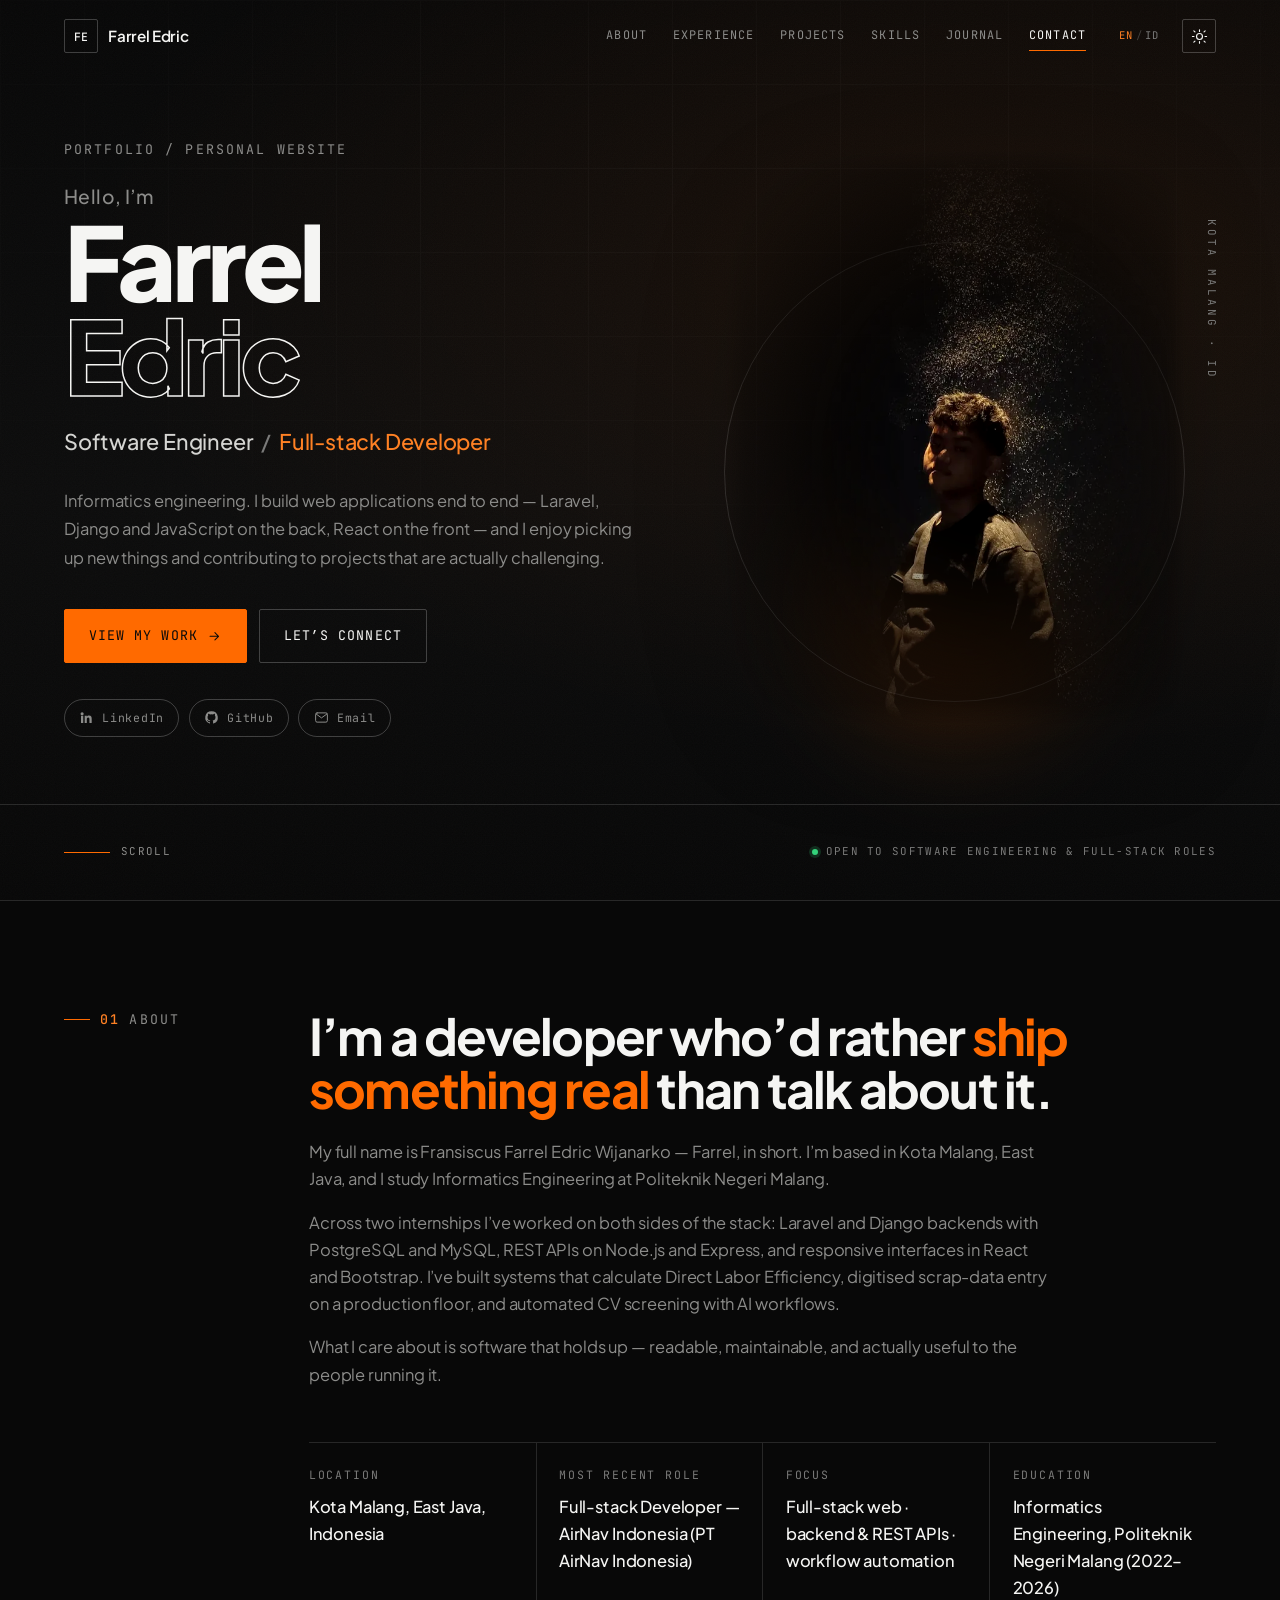
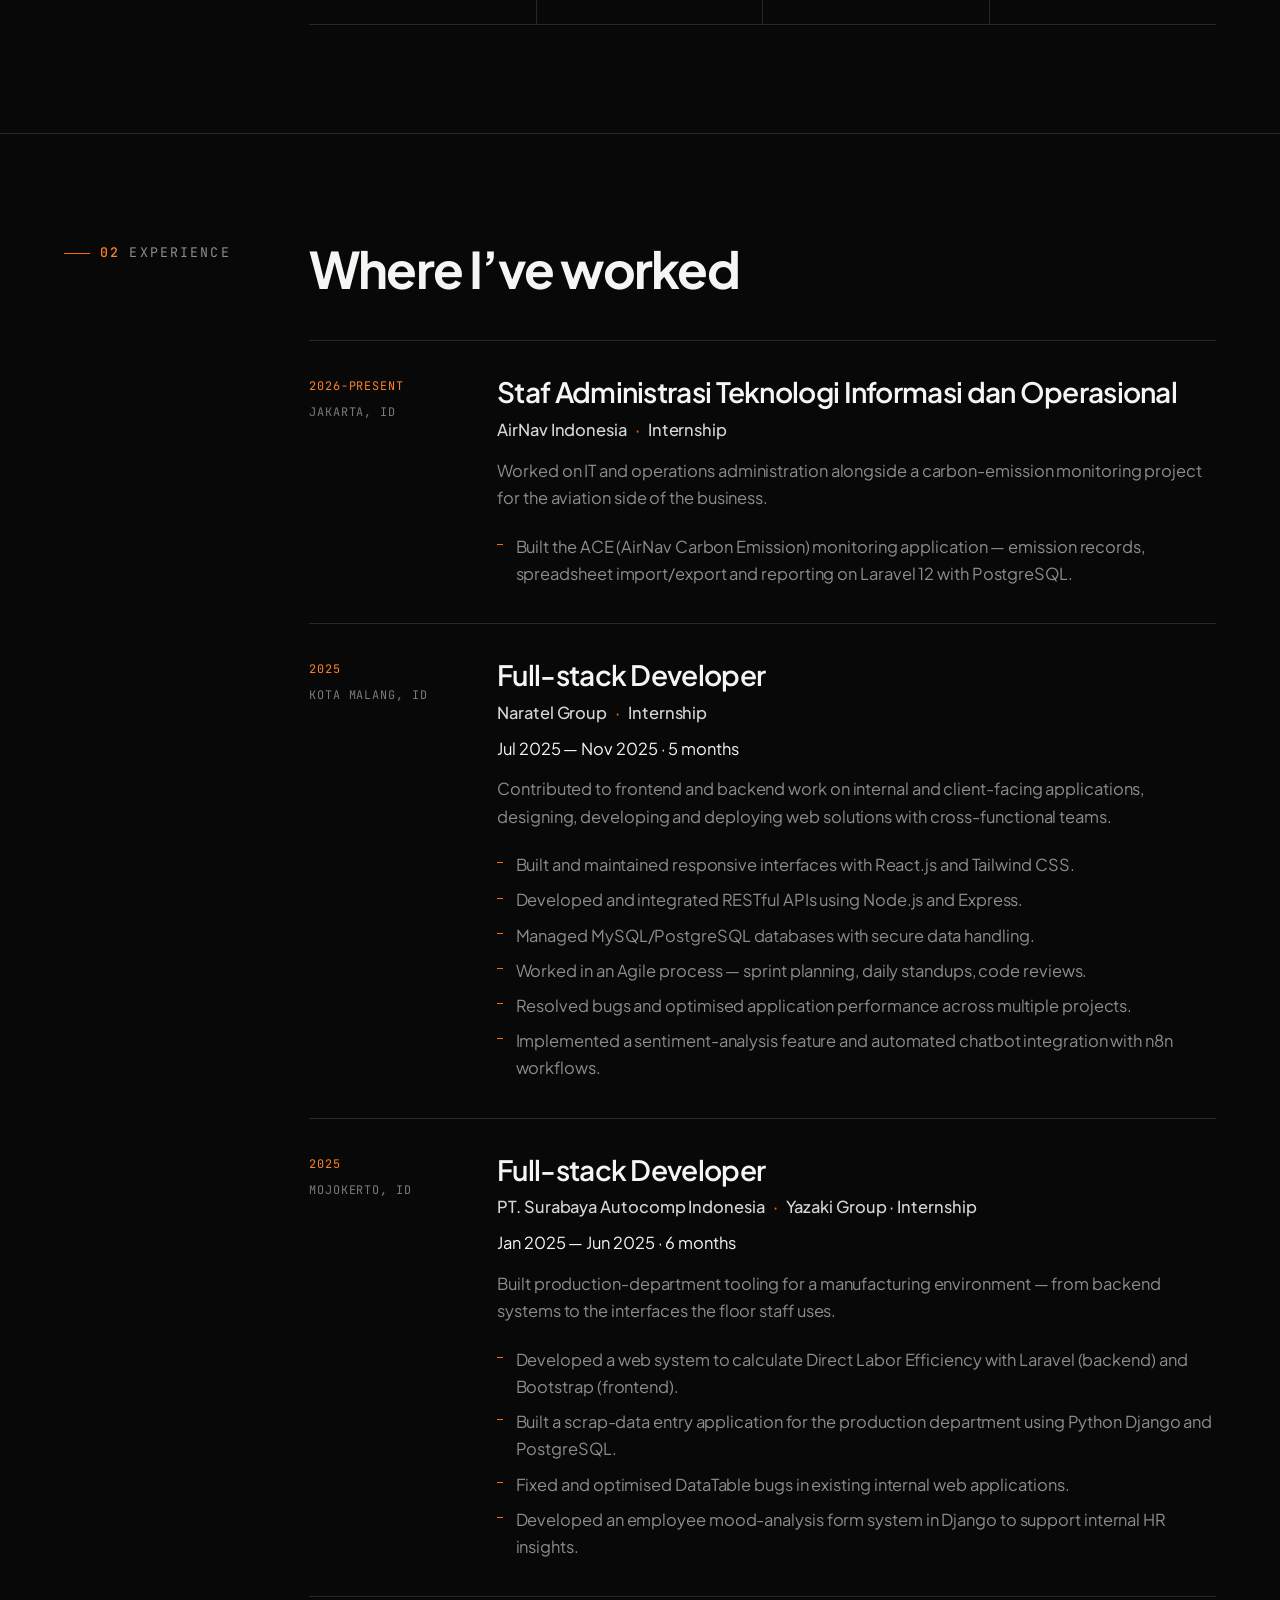
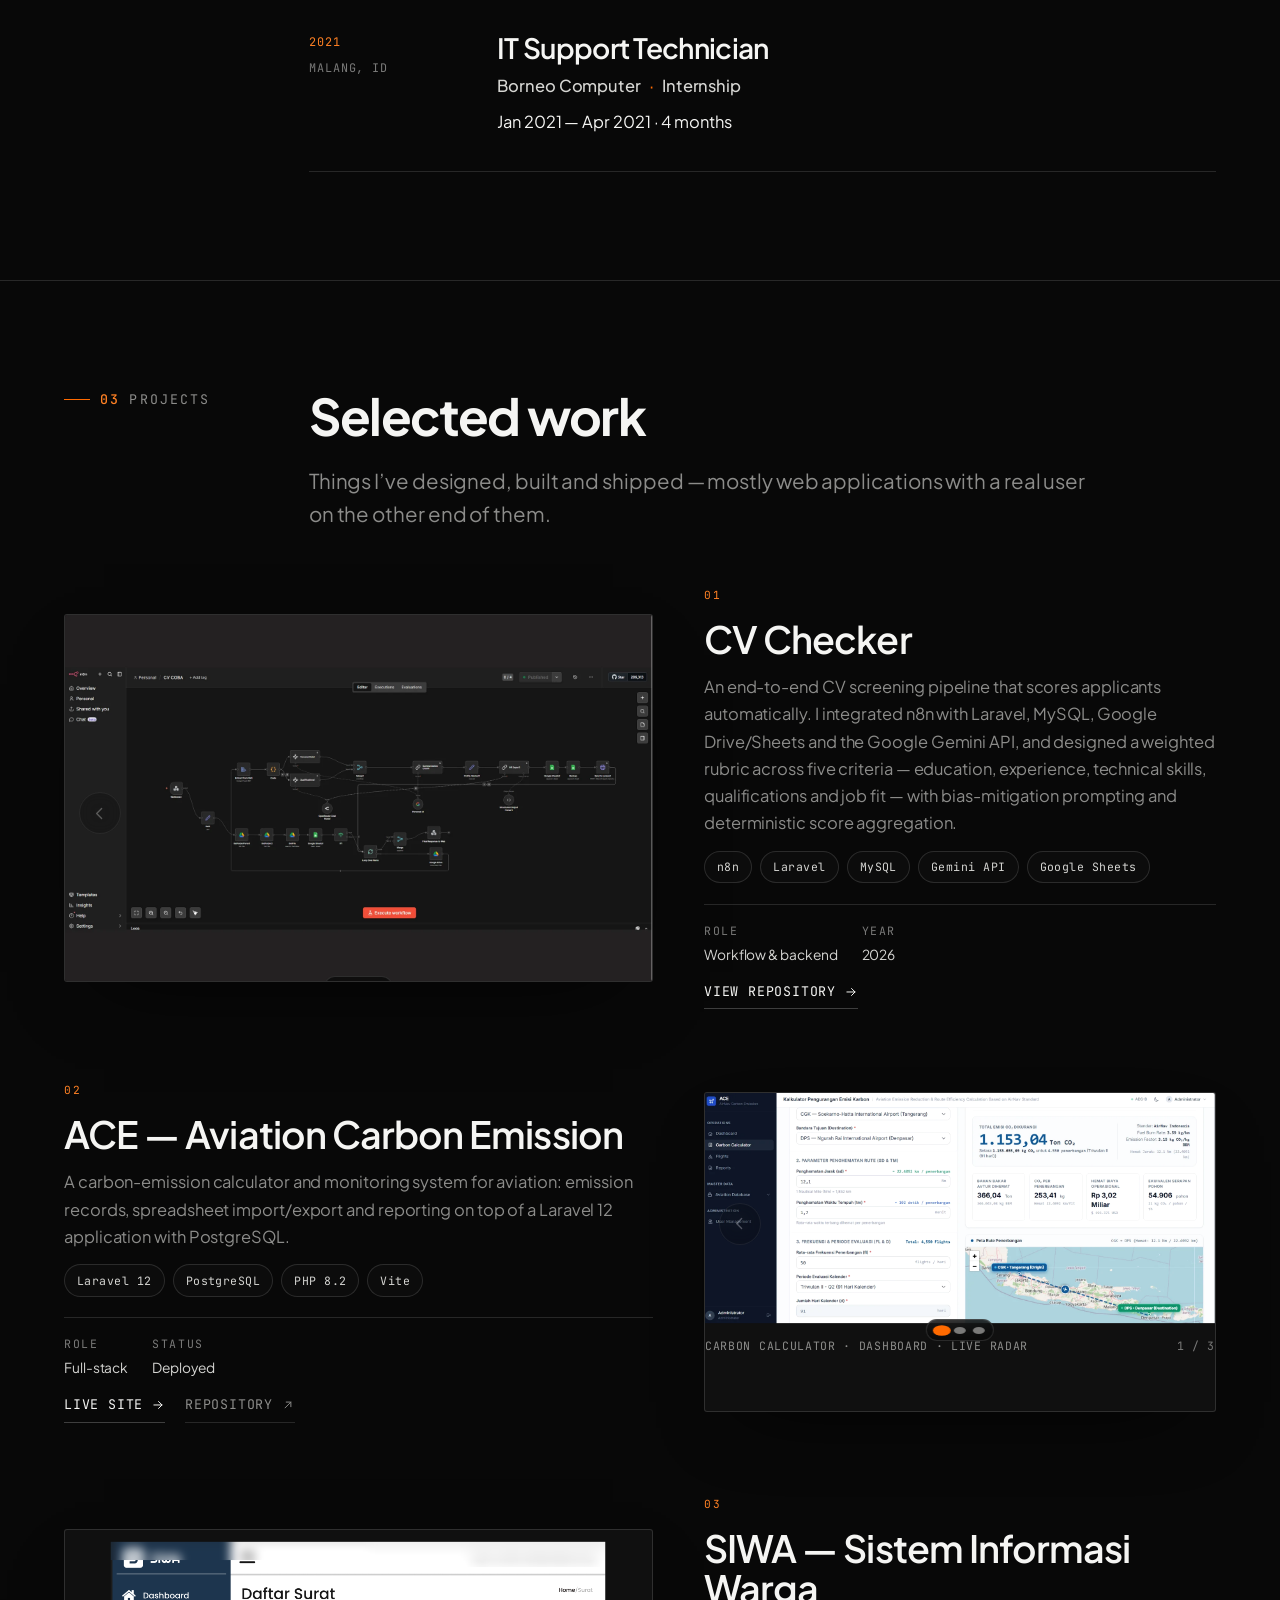
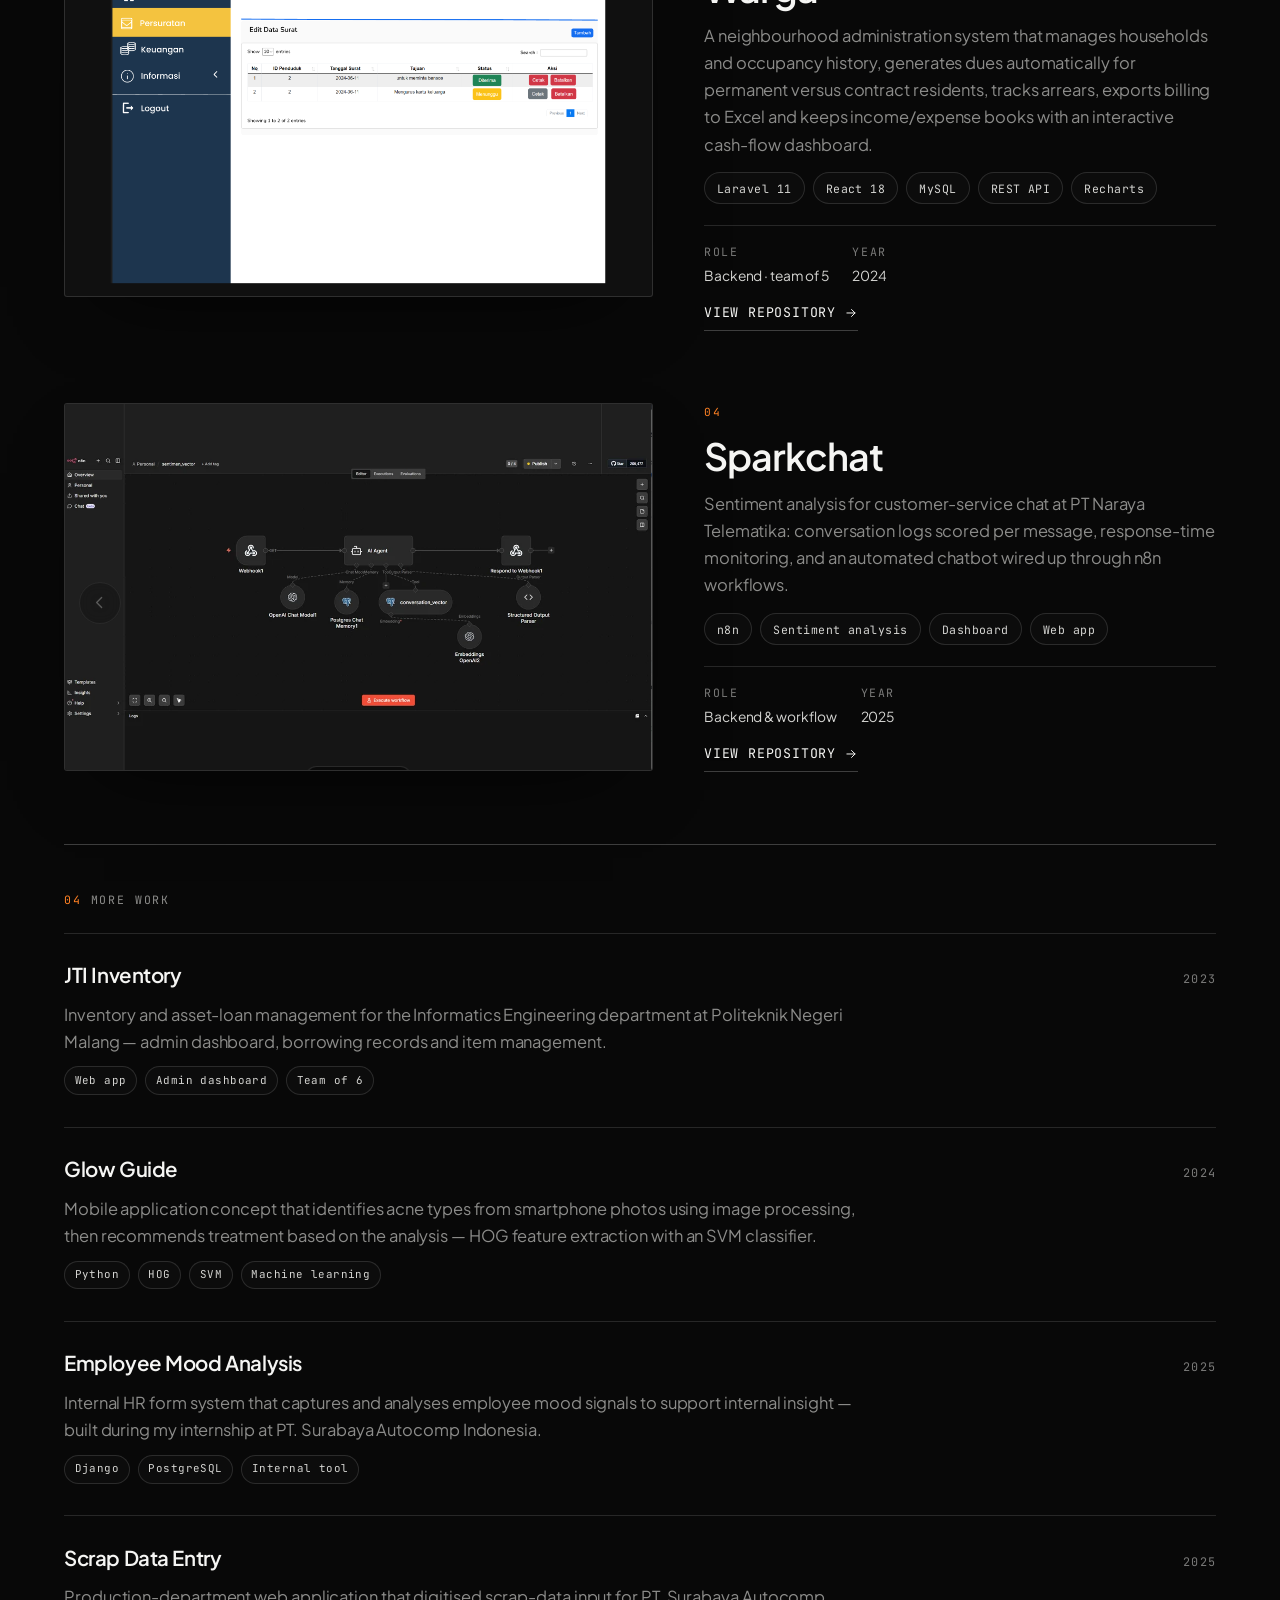
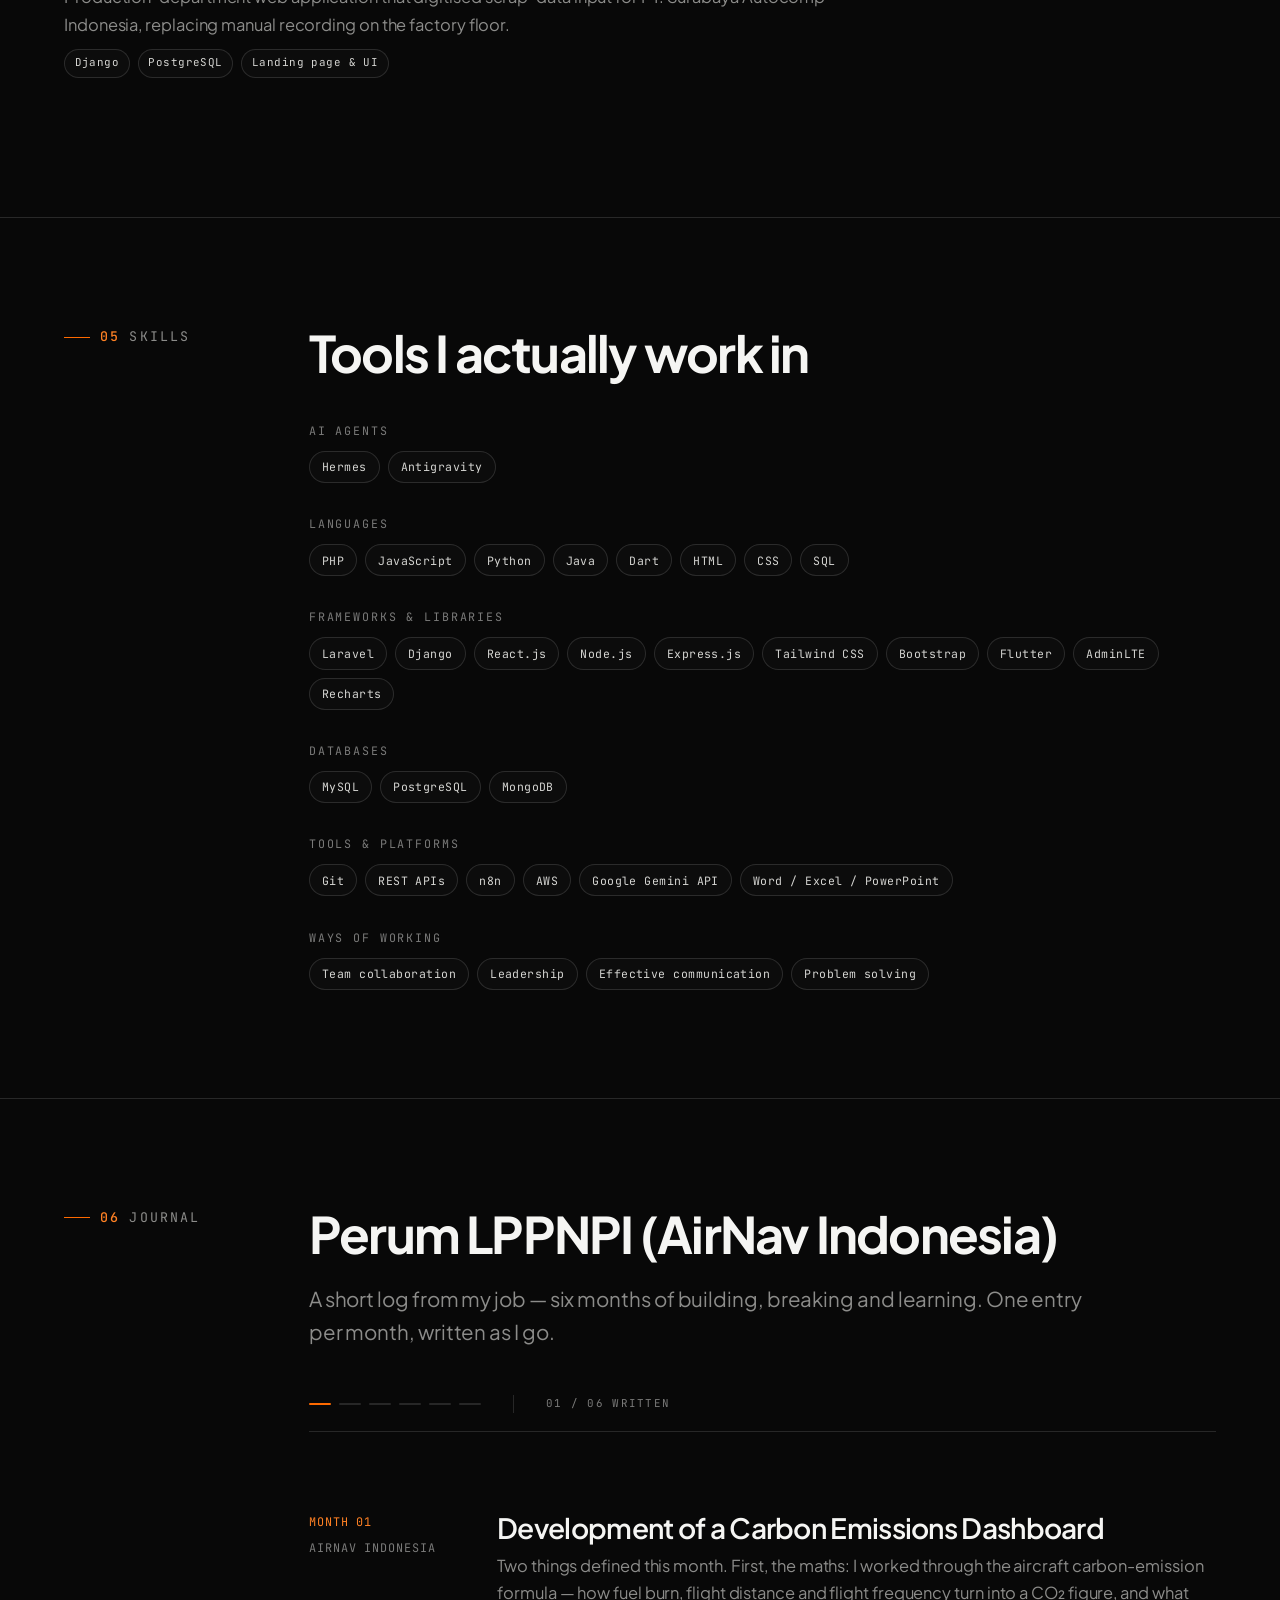
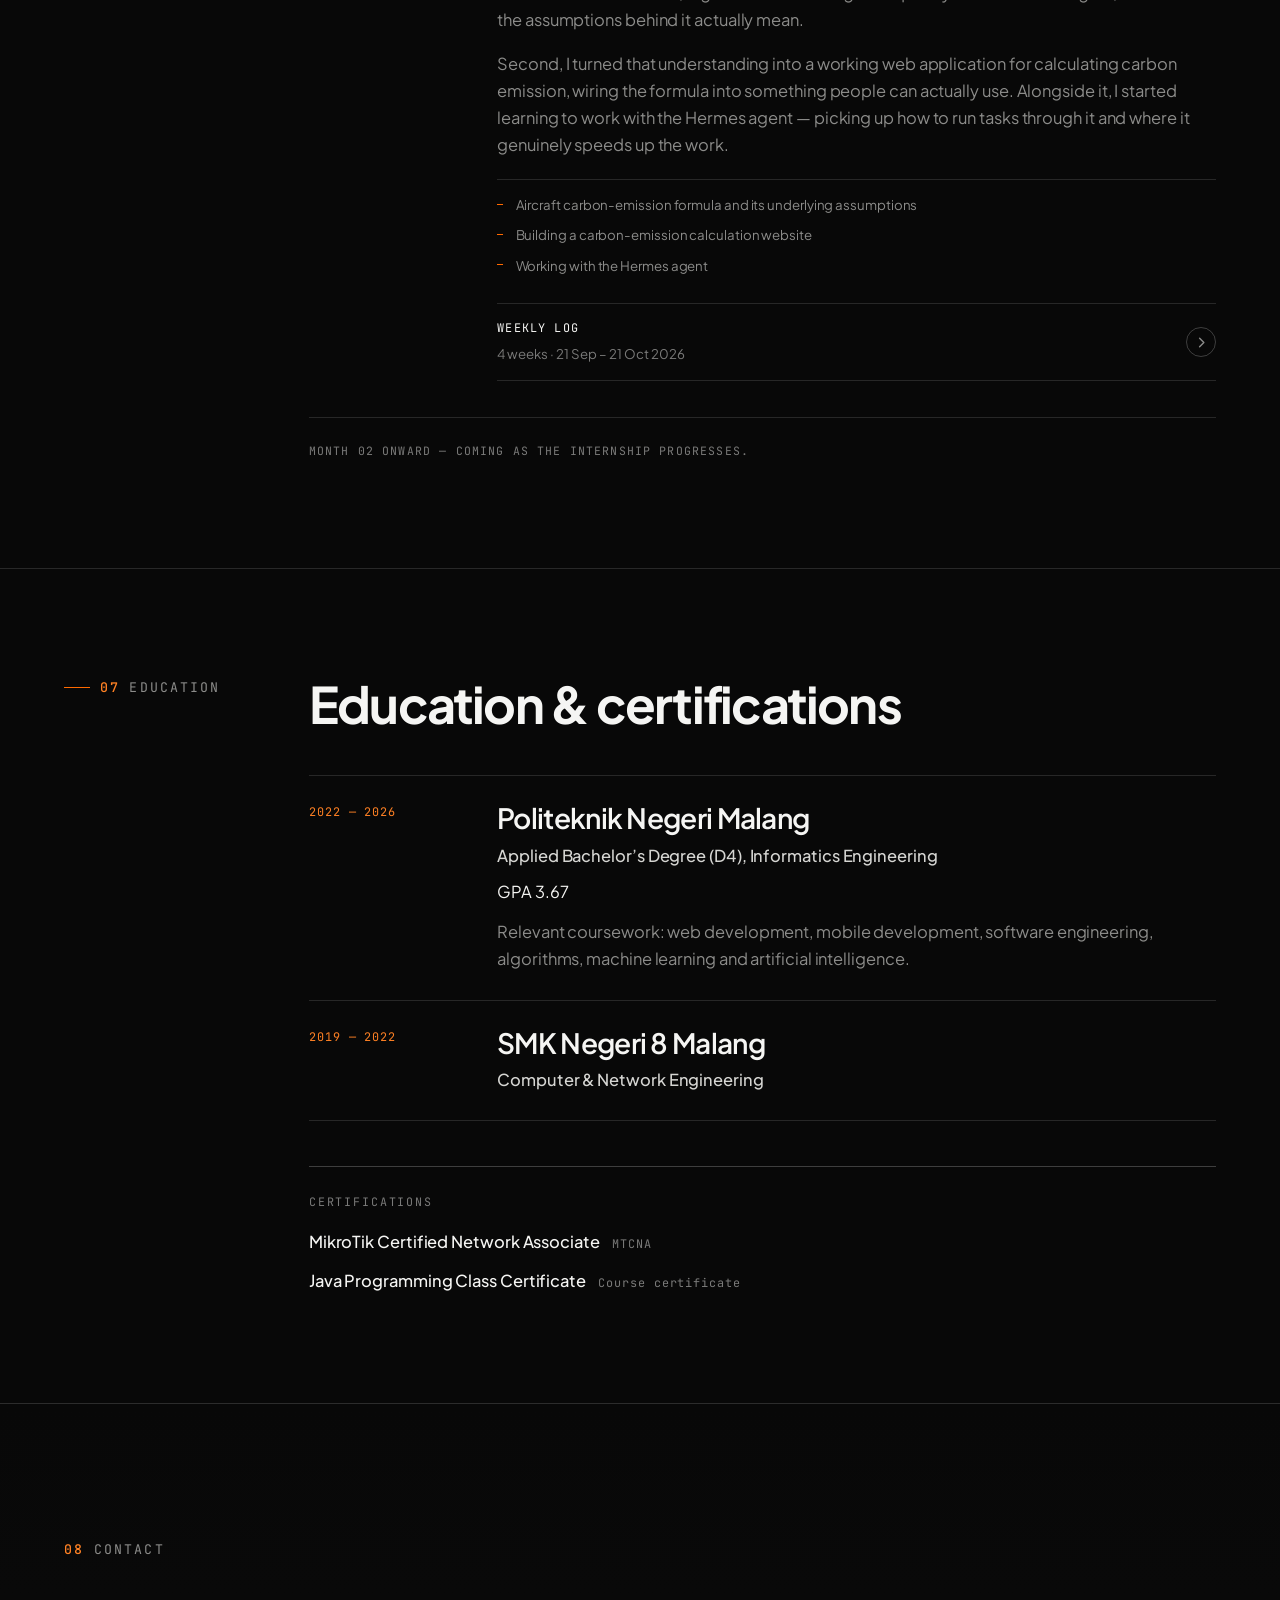
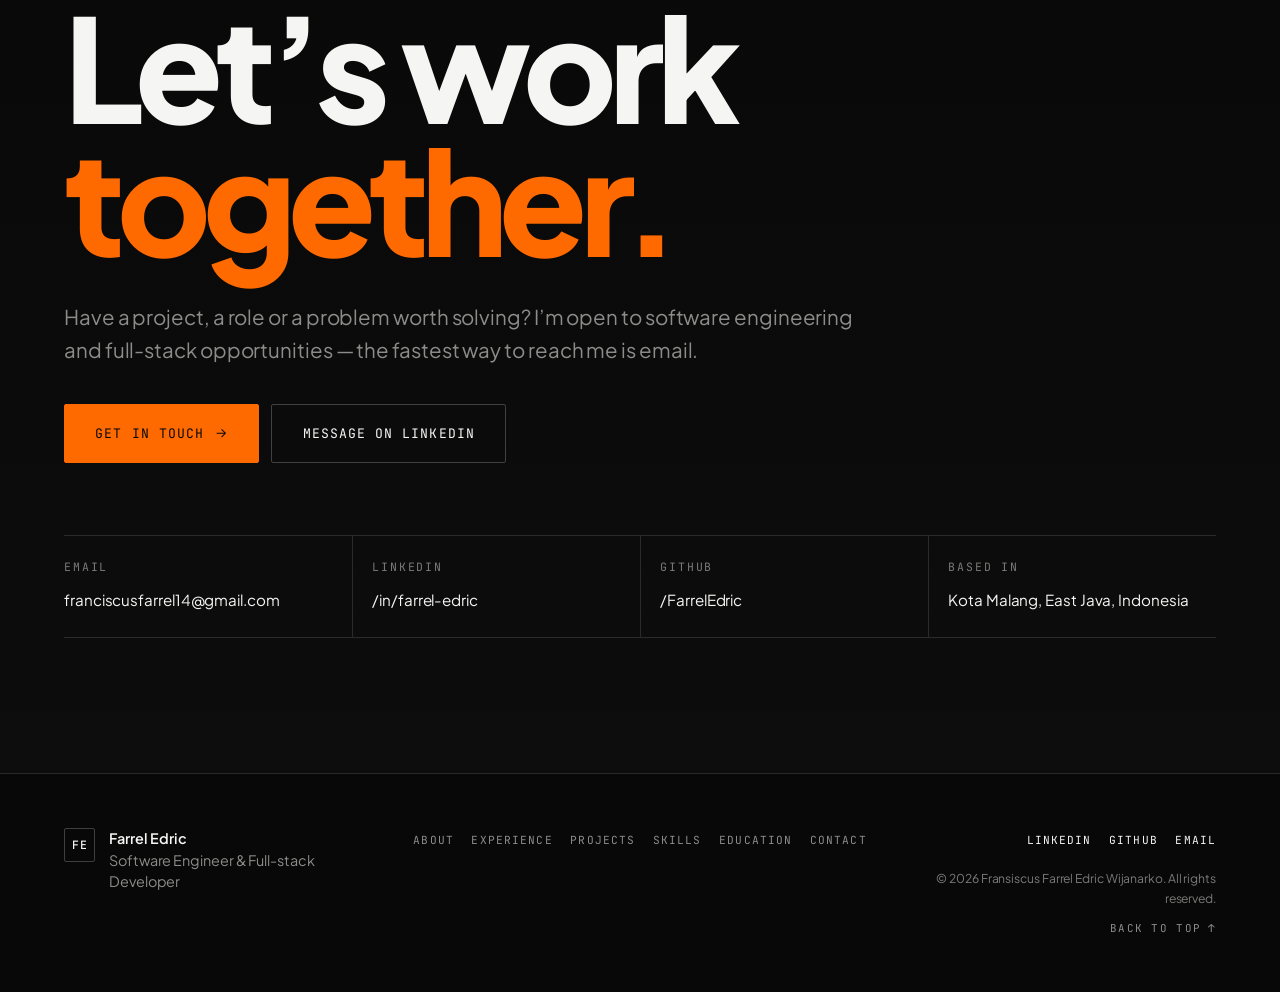
==== index.html @ 75671aa5 "Log mingguan jadi halaman sendiri + grup AI agents di Skills Skills: grup 'AI agents' (Hermes, Antig" ====
<!DOCTYPE html>
<html lang="en" data-theme="dark">
<head>
<meta charset="utf-8">
<meta name="viewport" content="width=device-width, initial-scale=1">
<title>Farrel Edric — Software Engineer &amp; Full-stack Developer</title>
<meta name="description" content="Farrel Edric (Fransiscus Farrel Edric Wijanarko) is a software engineer and full-stack developer based in Kota Malang, Indonesia, building production web applications with Laravel, Django, React, Node.js and PostgreSQL.">
<meta name="author" content="Fransiscus Farrel Edric Wijanarko">
<meta name="theme-color" content="#080808" media="(prefers-color-scheme: dark)">
<meta name="theme-color" content="#F5F5F2" media="(prefers-color-scheme: light)">
<meta name="color-scheme" content="dark light">

<link rel="canonical" href="https://farreledric.github.io/portfolio/">
<meta property="og:type" content="website">
<meta property="og:url" content="https://farreledric.github.io/portfolio/">
<meta property="og:site_name" content="Farrel Edric">
<meta property="og:title" content="Farrel Edric — Software Engineer &amp; Full-stack Developer">
<meta property="og:description" content="Full-stack developer in Malang, Indonesia. Laravel, Django, React and Node.js backends, REST APIs and interfaces that ship.">
<meta property="og:image" content="https://farreledric.github.io/portfolio/assets/og-image.png">
<meta property="og:image:width" content="1200">
<meta property="og:image:height" content="630">
<meta property="og:image:alt" content="Farrel Edric — Software Engineer and Full-stack Developer">
<meta name="twitter:card" content="summary_large_image">
<meta name="twitter:title" content="Farrel Edric — Software Engineer &amp; Full-stack Developer">
<meta name="twitter:description" content="Full-stack developer in Malang, Indonesia. Laravel, Django, React and Node.js backends, REST APIs and interfaces that ship.">
<meta name="twitter:image" content="https://farreledric.github.io/portfolio/assets/og-image.png">

<link rel="icon" href="assets/favicon.svg" type="image/svg+xml">
<link rel="apple-touch-icon" href="assets/favicon-180.png">

<link rel="preconnect" href="https://fonts.googleapis.com">
<link rel="preconnect" href="https://fonts.gstatic.com" crossorigin>
<link rel="stylesheet" href="https://fonts.googleapis.com/css2?family=Plus+Jakarta+Sans:ital,wght@0,300;0,400;0,500;0,600;0,700;0,800;1,400&family=JetBrains+Mono:wght@400;500&display=swap">
<link rel="stylesheet" href="assets/css/style.css">
<link rel="stylesheet" href="assets/css/slider.css">

<script>
  /* Applied before first paint: theme + no-flash + graceful no-JS fallback */
  (function () {
    var root = document.documentElement;
    root.classList.add('js');
    var stored = null;
    try { stored = localStorage.getItem('fe-theme'); } catch (e) {}
    root.setAttribute('data-theme', stored === 'light' ? 'light' : 'dark');
  })();
</script>

<script type="application/ld+json">
{
  "@context": "https://schema.org",
  "@type": "Person",
  "name": "Fransiscus Farrel Edric Wijanarko",
  "alternateName": "Farrel Edric",
  "jobTitle": "Software Engineer, Full-stack Developer",
  "description": "Software engineer and full-stack developer based in Kota Malang, Indonesia.",
  "email": "mailto:franciscusfarrel14@gmail.com",
  "address": { "@type": "PostalAddress", "addressLocality": "Kota Malang", "addressRegion": "East Java", "addressCountry": "ID" },
  "alumniOf": [
    { "@type": "CollegeOrUniversity", "name": "Politeknik Negeri Malang" },
    { "@type": "EducationalOrganization", "name": "SMK Negeri 8 Malang" }
  ],
  "sameAs": [
    "https://www.linkedin.com/in/farrel-edric/",
    "https://github.com/FarrelEdric"
  ],
  "knowsAbout": ["Laravel", "Django", "React", "Node.js", "PHP", "Python", "JavaScript", "PostgreSQL", "MySQL", "n8n"]
}
</script>
</head>
<body>

<a class="skip-link" href="#home">Skip to content</a>

<!-- ───────────────────────── NAV ───────────────────────── -->
<header class="nav" id="nav">
  <div class="nav__inner">
    <a class="brand" href="#home" aria-label="Farrel Edric — home">
      <span class="brand__mark" aria-hidden="true">FE</span>
      <span class="brand__text">Farrel&nbsp;Edric</span>
    </a>

    <nav class="nav__links" aria-label="Primary">
      <a href="#about">About</a>
      <a href="#experience">Experience</a>
      <a href="#projects">Projects</a>
      <a href="#skills">Skills</a>
      <a href="#journal">Journal</a>
      <a href="#contact">Contact</a>
    </nav>

    <div class="nav__actions">
      <button class="lang-toggle" id="lang-toggle" type="button"
              aria-label="Switch to Indonesian" aria-pressed="false">
        <span class="lang-toggle__opt lang-toggle__opt--en">EN</span>
        <span class="lang-toggle__sep" aria-hidden="true">/</span>
        <span class="lang-toggle__opt lang-toggle__opt--id">ID</span>
      </button>

      <button class="theme-toggle" id="theme-toggle" type="button" aria-label="Switch to light theme" aria-pressed="false">
        <span class="theme-toggle__track" aria-hidden="true">
          <svg class="theme-toggle__icon theme-toggle__icon--moon" viewBox="0 0 24 24" fill="none" stroke="currentColor" stroke-width="1.6" stroke-linecap="round" stroke-linejoin="round"><path d="M21 12.8A8.5 8.5 0 1 1 11.2 3a6.6 6.6 0 0 0 9.8 9.8Z"/></svg>
          <svg class="theme-toggle__icon theme-toggle__icon--sun" viewBox="0 0 24 24" fill="none" stroke="currentColor" stroke-width="1.6" stroke-linecap="round" stroke-linejoin="round"><circle cx="12" cy="12" r="4.2"/><path d="M12 2.6v2.2M12 19.2v2.2M4.2 12H2M22 12h-2.2M5.6 5.6 4 4M20 20l-1.6-1.6M18.4 5.6 20 4M4 20l1.6-1.6"/></svg>
        </span>
      </button>

      <button class="burger" id="burger" type="button" aria-label="Open menu" aria-expanded="false" aria-controls="mobile-menu">
        <span aria-hidden="true"></span><span aria-hidden="true"></span>
      </button>
    </div>
  </div>
  <div class="nav__progress" id="nav-progress" aria-hidden="true"></div>
</header>

<div class="mobile-menu" id="mobile-menu" hidden>
  <nav class="mobile-menu__links" aria-label="Mobile">
    <a href="#home"><span>01</span>Home</a>
    <a href="#about"><span>02</span>About</a>
    <a href="#experience"><span>03</span>Experience</a>
    <a href="#projects"><span>04</span>Projects</a>
    <a href="#skills"><span>05</span>Skills</a>
    <a href="#journal"><span>06</span>Journal</a>
    <a href="#education"><span>07</span>Education</a>
    <a href="#contact"><span>08</span>Contact</a>
  </nav>
  <div class="mobile-menu__foot">
    <a href="mailto:franciscusfarrel14@gmail.com">franciscusfarrel14@gmail.com</a>
    <p>Kota Malang, East Java, Indonesia</p>
  </div>
</div>

<main>

<!-- ───────────────────────── HERO ───────────────────────── -->
<section class="hero" id="home">
  <div class="hero__grid" aria-hidden="true"></div>

  <div class="container hero__inner">
    <div class="hero__copy">
      <p class="eyebrow hero__eyebrow">Portfolio / Personal Website</p>

      <h1 class="hero__name">
        <span class="hero__greeting">Hello, I&rsquo;m</span>
        <span class="hero__line">Farrel</span>
        <span class="hero__line hero__line--outline">Edric</span>
      </h1>

      <p class="hero__role">
        Software Engineer <span class="sep" aria-hidden="true">/</span>
        <em>Full-stack Developer</em>
      </p>

      <p class="hero__intro">
        Informatics engineering. I build web
        applications end to end &mdash; Laravel, Django and JavaScript on the back,
        React on the front &mdash; and I enjoy picking up new things and contributing
        to projects that are actually challenging.
      </p>

      <div class="hero__cta">
        <a class="btn btn--primary" href="#projects">
          View My Work
          <svg viewBox="0 0 24 24" fill="none" stroke="currentColor" stroke-width="1.7" stroke-linecap="round" stroke-linejoin="round"><path d="M5 12h14M13 6l6 6-6 6"/></svg>
        </a>
        <a class="btn btn--ghost" href="#contact">Let&rsquo;s Connect</a>
      </div>

      <ul class="socials" aria-label="Elsewhere">
        <li>
          <a href="https://www.linkedin.com/in/farrel-edric/" target="_blank" rel="noopener noreferrer" aria-label="LinkedIn profile">
            <svg viewBox="0 0 24 24" fill="currentColor" aria-hidden="true"><path d="M4.98 3.5a2.5 2.5 0 1 1 0 5 2.5 2.5 0 0 1 0-5ZM3.2 9.2h3.6v11.6H3.2V9.2Zm5.9 0h3.45v1.58h.05c.48-.87 1.65-1.79 3.4-1.79 3.63 0 4.3 2.3 4.3 5.3v6.5h-3.6v-5.76c0-1.37-.02-3.14-1.95-3.14-1.96 0-2.26 1.5-2.26 3.04v5.86H9.1V9.2Z"/></svg>
            <span>LinkedIn</span>
          </a>
        </li>
        <li>
          <a href="https://github.com/FarrelEdric" target="_blank" rel="noopener noreferrer" aria-label="GitHub profile">
            <svg viewBox="0 0 24 24" fill="currentColor" aria-hidden="true"><path d="M12 2a10 10 0 0 0-3.16 19.49c.5.09.68-.22.68-.48v-1.7c-2.78.6-3.37-1.34-3.37-1.34-.45-1.16-1.11-1.47-1.11-1.47-.91-.62.07-.6.07-.6 1 .07 1.53 1.03 1.53 1.03.9 1.53 2.36 1.09 2.94.83.09-.65.35-1.09.63-1.34-2.22-.25-4.56-1.11-4.56-4.94 0-1.09.39-1.98 1.03-2.68-.1-.25-.45-1.27.1-2.65 0 0 .84-.27 2.75 1.02a9.5 9.5 0 0 1 5 0c1.91-1.29 2.75-1.02 2.75-1.02.55 1.38.2 2.4.1 2.65.64.7 1.03 1.59 1.03 2.68 0 3.84-2.34 4.69-4.57 4.94.36.31.68.92.68 1.86v2.75c0 .27.18.58.69.48A10 10 0 0 0 12 2Z"/></svg>
            <span>GitHub</span>
          </a>
        </li>
        <li>
          <a href="mailto:franciscusfarrel14@gmail.com" aria-label="Email Farrel Edric">
            <svg viewBox="0 0 24 24" fill="none" stroke="currentColor" stroke-width="1.6" stroke-linecap="round" stroke-linejoin="round" aria-hidden="true"><rect x="2.6" y="4.6" width="18.8" height="14.8" rx="2.4"/><path d="m3.4 6.4 8.6 6.2 8.6-6.2"/></svg>
            <span>Email</span>
          </a>
        </li>
      </ul>
    </div>

    <div class="hero__visual">
      <div class="hero__glow" aria-hidden="true"></div>
      <div class="hero__disc" aria-hidden="true"><span>FE</span></div>
      <picture id="hero-picture">
        <source type="image/webp" srcset="assets/portrait.webp 760w, assets/portrait-2x.webp 1140w"
                sizes="(max-width: 940px) 78vw, 460px">
        <img class="hero__portrait" id="hero-portrait" src="assets/portrait.png"
             width="760" height="950" alt="Portrait of Farrel Edric"
             fetchpriority="high" decoding="async">
      </picture>
      <p class="hero__caption" aria-hidden="true">Kota Malang &middot; ID</p>
    </div>
  </div>

  <div class="container hero__foot">
    <a class="scroll-hint" href="#about">
      <span class="scroll-hint__line" aria-hidden="true"></span>
      Scroll
    </a>
    <p class="hero__avail">Open to software engineering &amp; full-stack roles</p>
  </div>
</section>

<!-- ───────────────────────── ABOUT ───────────────────────── -->
<section class="section" id="about">
  <div class="container grid-aside">
    <header class="aside">
      <p class="eyebrow"><span class="num">01</span> About</p>
    </header>

    <div class="body">
      <h2 class="h2 reveal">
        I&rsquo;m a developer who&rsquo;d rather <em>ship something real</em> than
        talk about it.
      </h2>

      <div class="prose reveal">
        <p>
          My full name is Fransiscus Farrel Edric Wijanarko &mdash; Farrel, in short.
          I&rsquo;m based in Kota Malang, East Java, and I study Informatics
          Engineering at Politeknik Negeri Malang.
        </p>
        <p>
          Across two internships I&rsquo;ve worked on both sides of the stack:
          Laravel and Django backends with PostgreSQL and MySQL, REST APIs on
          Node.js and Express, and responsive interfaces in React and Bootstrap.
          I&rsquo;ve built systems that calculate Direct Labor Efficiency, digitised
          scrap-data entry on a production floor, and automated CV screening with
          AI workflows.
        </p>
        <p>
          What I care about is software that holds up &mdash; readable, maintainable,
          and actually useful to the people running it.
        </p>
      </div>

      <dl class="facts reveal">
        <div class="fact">
          <dt>Location</dt>
          <dd>Kota Malang, East Java, Indonesia</dd>
        </div>
        <div class="fact">
          <dt>Most recent role</dt>
          <dd>Full-stack Developer &mdash; AirNav Indonesia (PT AirNav Indonesia)</dd>
        </div>
        <div class="fact">
          <dt>Focus</dt>
          <dd>Full-stack web &middot; backend &amp; REST APIs &middot; workflow automation</dd>
        </div>
        <div class="fact">
          <dt>Education</dt>
          <dd>Informatics Engineering, Politeknik Negeri Malang (2022&ndash;2026)</dd>
        </div>
      </dl>
    </div>
  </div>
</section>

<!-- ───────────────────────── EXPERIENCE ───────────────────────── -->
<section class="section" id="experience">
  <div class="container grid-aside">
    <header class="aside">
      <p class="eyebrow"><span class="num">02</span> Experience</p>
    </header>

    <div class="body">
      <h2 class="h2 reveal">Where I&rsquo;ve worked</h2>

      <ol class="timeline">
        <li class="timeline__item reveal">
          <div class="timeline__meta">
             <span class="when">2026-present</span>
            <span class="place">Jakarta, ID</span>
          </div>
          <div class="timeline__main">
            <h3 class="h3">Staf Administrasi Teknologi Informasi dan Operasional</h3>
            <p class="org">AirNav Indonesia <span class="dot" aria-hidden="true">&middot;</span> <span class="note">Internship</span></p>
            <!-- TODO Farrel: add the period line, e.g. <p class="period">Mon YYYY &mdash; Mon YYYY</p> -->
            <div class="prose prose--sm">
              <p>
                Worked on IT and operations administration alongside a
                carbon-emission monitoring project for the aviation side of the
                business.
              </p>
            </div>
            <ul class="bullets">
              <li>Built the ACE (AirNav Carbon Emission) monitoring application &mdash; emission records, spreadsheet import/export and reporting on Laravel 12 with PostgreSQL.</li>
            </ul>
          </div>
        </li>

        <li class="timeline__item reveal">
          <div class="timeline__meta">
            <span class="when">2025</span>
            <span class="place">Kota Malang, ID</span>
          </div>
          <div class="timeline__main">
            <h3 class="h3">Full-stack Developer</h3>
            <p class="org">Naratel Group <span class="dot" aria-hidden="true">&middot;</span> <span class="note">Internship</span></p>
            <p class="period">Jul 2025 &mdash; Nov 2025 &middot; 5 months</p>
            <div class="prose prose--sm">
              <p>
                Contributed to frontend and backend work on internal and
                client-facing applications, designing, developing and deploying
                web solutions with cross-functional teams.
              </p>
            </div>
            <ul class="bullets">
              <li>Built and maintained responsive interfaces with React.js and Tailwind CSS.</li>
              <li>Developed and integrated RESTful APIs using Node.js and Express.</li>
              <li>Managed MySQL/PostgreSQL databases with secure data handling.</li>
              <li>Worked in an Agile process &mdash; sprint planning, daily standups, code reviews.</li>
              <li>Resolved bugs and optimised application performance across multiple projects.</li>
              <li>Implemented a sentiment-analysis feature and automated chatbot integration with n8n workflows.</li>
            </ul>
          </div>
        </li>

        <li class="timeline__item reveal">
          <div class="timeline__meta">
            <span class="when">2025</span>
            <span class="place">Mojokerto, ID</span>
          </div>
          <div class="timeline__main">
            <h3 class="h3">Full-stack Developer</h3>
            <p class="org">PT. Surabaya Autocomp Indonesia <span class="dot" aria-hidden="true">&middot;</span> <span class="note">Yazaki Group &middot; Internship</span></p>
            <p class="period">Jan 2025 &mdash; Jun 2025 &middot; 6 months</p>
            <div class="prose prose--sm">
              <p>
                Built production-department tooling for a manufacturing environment
                &mdash; from backend systems to the interfaces the floor staff uses.
              </p>
            </div>
            <ul class="bullets">
              <li>Developed a web system to calculate Direct Labor Efficiency with Laravel (backend) and Bootstrap (frontend).</li>
              <li>Built a scrap-data entry application for the production department using Python Django and PostgreSQL.</li>
              <li>Fixed and optimised DataTable bugs in existing internal web applications.</li>
              <li>Developed an employee mood-analysis form system in Django to support internal HR insights.</li>
            </ul>
          </div>
        </li>

        <li class="timeline__item reveal">
          <div class="timeline__meta">
            <span class="when">2021</span>
            <span class="place">Malang, ID</span>
          </div>
          <div class="timeline__main">
            <h3 class="h3">IT Support Technician</h3>
            <p class="org">Borneo Computer <span class="dot" aria-hidden="true">&middot;</span> <span class="note">Internship</span></p>
            <p class="period">Jan 2021 &mdash; Apr 2021 &middot; 4 months</p>
          </div>
        </li>
      </ol>
    </div>
  </div>
</section>

<!-- ───────────────────────── PROJECTS ───────────────────────── -->
<section class="section" id="projects">
  <div class="container grid-aside">
    <header class="aside">
      <p class="eyebrow"><span class="num">03</span> Projects</p>
    </header>

    <div class="body">
      <h2 class="h2 reveal">Selected work</h2>
      <p class="lede reveal">
        Things I&rsquo;ve designed, built and shipped &mdash; mostly web applications
        with a real user on the other end of them.
      </p>
    </div>
  </div>

  <div class="container projects">

    <article class="project reveal">
      <div class="project__media project__media--slider">
        <div class="ace-slider" data-slider>
          <div class="ace-slider__viewport">
            <figure class="ace-slider__slide">
              <picture>
                <source type="image/webp" srcset="assets/projects/cv-checker/cv-workflow.webp">
                <img draggable="false" src="assets/projects/cv-checker/cv-workflow.png" width="1600" height="1000"
                     alt="The n8n CV screening workflow: a Webhook receives the CV, then Extract from File and Code nodes parse it, an OpenAI chat model fills Personal Data and Qualifications fields, and the scored result is summarised and written to Google Sheets before being sent back to Laravel"
                     loading="lazy" decoding="async">
              </picture>
            </figure>
            <figure class="ace-slider__slide">
              <picture>
                <source type="image/webp" srcset="assets/projects/cv-checker/landing-page.webp">
                <img draggable="false" src="assets/projects/cv-checker/landing-page.png" width="1600" height="1000"
                     alt="HR Hub careers landing page: 'Find Your Dream Career Here' with latest vacancies for Senior Backend Developer (Laravel), Fullstack Developer and UI/UX Designer"
                     loading="lazy" decoding="async">
              </picture>
            </figure>
            <figure class="ace-slider__slide">
              <picture>
                <source type="image/webp" srcset="assets/projects/cv-checker/hr-workflow.webp">
                <img draggable="false" src="assets/projects/cv-checker/hr-workflow.png" width="1600" height="1000"
                     alt="HR Hub workflow: the candidate repository table and the AI CV Analysis form that scores a resume against employment history, skills and job description. The candidate row is pixelated for privacy"
                     loading="lazy" decoding="async">
              </picture>
            </figure>
          </div>

          <button class="ace-slider__nav ace-slider__nav--prev" type="button" aria-label="Previous screenshot">
            <svg viewBox="0 0 24 24" fill="none" stroke="currentColor" stroke-width="1.9" stroke-linecap="round" stroke-linejoin="round" aria-hidden="true"><path d="M15 5l-7 7 7 7"/></svg>
          </button>
          <button class="ace-slider__nav ace-slider__nav--next" type="button" aria-label="Next screenshot">
            <svg viewBox="0 0 24 24" fill="none" stroke="currentColor" stroke-width="1.9" stroke-linecap="round" stroke-linejoin="round" aria-hidden="true"><path d="M9 5l7 7-7 7"/></svg>
          </button>
          <div class="ace-slider__dots" role="tablist" aria-label="Choose screenshot"></div>

          <p class="ace-slider__meta">
            <span>n8n workflow &middot; Careers site &middot; Screening form</span>
            <span class="ace-slider__count" aria-live="polite"></span>
          </p>
        </div>
      </div>
      <div class="project__info">
        <p class="project__idx">01</p>
        <h3 class="h3 h3--lg">CV&nbsp;Checker</h3>
        <p class="prose prose--sm">
          An end-to-end CV screening pipeline that scores applicants automatically.
          I integrated n8n with Laravel, MySQL, Google Drive/Sheets and the Google
          Gemini API, and designed a weighted rubric across five criteria &mdash;
          education, experience, technical skills, qualifications and job fit &mdash;
          with bias-mitigation prompting and deterministic score aggregation.
        </p>
        <ul class="tags">
          <li>n8n</li><li>Laravel</li><li>MySQL</li><li>Gemini API</li><li>Google Sheets</li>
        </ul>
        <dl class="project__specs">
          <div><dt>Role</dt><dd>Workflow &amp; backend</dd></div>
          <div><dt>Year</dt><dd>2026</dd></div>
        </dl>
        <a class="link-arrow" href="https://github.com/FarrelEdric/CV_SCAN-N8N" target="_blank" rel="noopener noreferrer">
          View repository
          <svg viewBox="0 0 24 24" fill="none" stroke="currentColor" stroke-width="1.7" stroke-linecap="round" stroke-linejoin="round"><path d="M5 12h14M13 6l6 6-6 6"/></svg>
        </a>
      </div>
    </article>

    <article class="project project--flip reveal">
      <div class="project__media project__media--slider">
        <div class="ace-slider" data-slider>
          <div class="ace-slider__viewport">
            <figure class="ace-slider__slide">
              <picture>
                <source type="image/webp" srcset="assets/projects/ace/carbon-calculator.webp">
                <img draggable="false" src="assets/projects/ace/carbon-calculator.png" width="1600" height="722"
                     alt="ACE carbon calculator: route and saving parameters on the left, total CO2 reduced, fuel saved, cost saving and tree-absorption equivalent on the right"
                     loading="lazy" decoding="async">
              </picture>
            </figure>
            <figure class="ace-slider__slide">
              <picture>
                <source type="image/webp" srcset="assets/projects/ace/dashboard.webp">
                <img draggable="false" src="assets/projects/ace/dashboard.png" width="1600" height="726"
                     alt="ACE dashboard: KPI cards for total flights, CO2, CO2 per passenger, fuel, passengers and load factor, with a CO2 emission trend chart and a CO2 by aircraft type doughnut chart"
                     loading="lazy" decoding="async">
              </picture>
            </figure>
            <figure class="ace-slider__slide">
              <picture>
                <source type="image/webp" srcset="assets/projects/ace/flight-radar.webp">
                <img draggable="false" src="assets/projects/ace/flight-radar.png" width="1600" height="723"
                     alt="ACE real-time flight radar map: 393 active aircraft tracked live over Indonesian airspace with a climbing, descending and on-ground legend"
                     loading="lazy" decoding="async">
              </picture>
            </figure>
          </div>

          <button class="ace-slider__nav ace-slider__nav--prev" type="button" aria-label="Previous screenshot">
            <svg viewBox="0 0 24 24" fill="none" stroke="currentColor" stroke-width="1.9" stroke-linecap="round" stroke-linejoin="round" aria-hidden="true"><path d="M15 5l-7 7 7 7"/></svg>
          </button>
          <button class="ace-slider__nav ace-slider__nav--next" type="button" aria-label="Next screenshot">
            <svg viewBox="0 0 24 24" fill="none" stroke="currentColor" stroke-width="1.9" stroke-linecap="round" stroke-linejoin="round" aria-hidden="true"><path d="M9 5l7 7-7 7"/></svg>
          </button>
          <div class="ace-slider__dots" role="tablist" aria-label="Choose screenshot"></div>

          <p class="ace-slider__meta">
            <span>Carbon calculator &middot; Dashboard &middot; Live radar</span>
            <span class="ace-slider__count" aria-live="polite"></span>
          </p>
        </div>
      </div>
      <div class="project__info">
        <p class="project__idx">02</p>
        <h3 class="h3 h3--lg">ACE &mdash; Aviation Carbon Emission</h3>
        <p class="prose prose--sm">
          A carbon-emission calculator and monitoring system for aviation: emission
          records, spreadsheet import/export and reporting on top of a Laravel 12
          application with PostgreSQL.
        </p>
        <ul class="tags">
          <li>Laravel 12</li><li>PostgreSQL</li><li>PHP 8.2</li><li>Vite</li>
        </ul>
        <dl class="project__specs">
          <div><dt>Role</dt><dd>Full-stack</dd></div>
          <div><dt>Status</dt><dd>Deployed</dd></div>
        </dl>
        <div class="project__links">
          <a class="link-arrow" href="https://carbon-emission-orcin.vercel.app" target="_blank" rel="noopener noreferrer">
            Live site
            <svg viewBox="0 0 24 24" fill="none" stroke="currentColor" stroke-width="1.7" stroke-linecap="round" stroke-linejoin="round"><path d="M5 12h14M13 6l6 6-6 6"/></svg>
          </a>
          <a class="link-arrow link-arrow--muted" href="https://github.com/FarrelEdric/CARBON_EMISSION" target="_blank" rel="noopener noreferrer">
            Repository
            <svg viewBox="0 0 24 24" fill="none" stroke="currentColor" stroke-width="1.7" stroke-linecap="round" stroke-linejoin="round" aria-hidden="true"><path d="M7 17 17 7M9 7h8v8"/></svg>
          </a>
        </div>
      </div>
    </article>

    <article class="project reveal">
      <a class="project__media" href="https://github.com/FarrelEdric/SIWA-FINAL" target="_blank" rel="noopener noreferrer" tabindex="-1" aria-hidden="true">
        <img src="assets/projects/siwa.png" alt="" loading="lazy" decoding="async">
      </a>
      <div class="project__info">
        <p class="project__idx">03</p>
        <h3 class="h3 h3--lg">SIWA &mdash; Sistem Informasi Warga</h3>
        <p class="prose prose--sm">
          A neighbourhood administration system that manages households and
          occupancy history, generates dues automatically for permanent versus
          contract residents, tracks arrears, exports billing to Excel and keeps
          income/expense books with an interactive cash-flow dashboard.
        </p>
        <ul class="tags">
          <li>Laravel 11</li><li>React 18</li><li>MySQL</li><li>REST API</li><li>Recharts</li>
        </ul>
        <dl class="project__specs">
          <div><dt>Role</dt><dd>Backend &middot; team of 5</dd></div>
          <div><dt>Year</dt><dd>2024</dd></div>
        </dl>
        <a class="link-arrow" href="https://github.com/FarrelEdric/SIWA-FINAL" target="_blank" rel="noopener noreferrer">
          View repository
          <svg viewBox="0 0 24 24" fill="none" stroke="currentColor" stroke-width="1.7" stroke-linecap="round" stroke-linejoin="round"><path d="M5 12h14M13 6l6 6-6 6"/></svg>
        </a>
      </div>
    </article>

    <article class="project reveal">
      <div class="project__media project__media--slider">
        <div class="ace-slider" data-slider>
          <div class="ace-slider__viewport">
            <figure class="ace-slider__slide">
              <picture>
                <source type="image/webp" srcset="assets/projects/sparkchat/chatbot-workflow.webp">
                <img draggable="false" src="assets/projects/sparkchat/chatbot-workflow.png" width="1600" height="1000"
                     alt="The sentiment_vector workflow in n8n: a webhook feeds an AI Agent that draws on an OpenAI chat model, a Postgres chat memory, a conversation vector tool and embeddings, then returns a structured parsed response to the webhook"
                     loading="lazy" decoding="async">
              </picture>
            </figure>
            <figure class="ace-slider__slide">
              <picture>
                <source type="image/webp" srcset="assets/projects/sparkchat/analytics.webp">
                <img draggable="false" src="assets/projects/sparkchat/analytics.png" width="1600" height="1000" alt="Sparkchat analytics overview: 787 total messages, 51.35% positive and 24.32% negative feedback, and a chat activity trend chart comparing customer messages with CS responses" loading="lazy" decoding="async">
              </picture>
            </figure>
            <figure class="ace-slider__slide">
              <picture>
                <source type="image/webp" srcset="assets/projects/sparkchat/report-redacted.webp">
                <img draggable="false" src="assets/projects/sparkchat/report-redacted.png" width="1600" height="1000" alt="Sparkchat report monitoring dashboard: fast vs slow response counts, total incoming chats and feedback, and five satisfaction cards. The agent name column is pixelated for privacy" loading="lazy" decoding="async">
              </picture>
            </figure>
            <figure class="ace-slider__slide">
              <picture>
                <source type="image/webp" srcset="assets/projects/sparkchat/customer-redacted.webp">
                <img draggable="false" src="assets/projects/sparkchat/customer-redacted.png" width="1600" height="1000" alt="Sparkchat customer review log: positive, neutral and negative sentiment totals with a per-conversation log. The customer, customer service and room ID columns are pixelated for privacy" loading="lazy" decoding="async">
              </picture>
            </figure>
            <figure class="ace-slider__slide">
              <picture>
                <source type="image/webp" srcset="assets/projects/sparkchat/chatbot.webp">
                <img draggable="false" src="assets/projects/sparkchat/chatbot.png" width="1600" height="1000" alt="Sparkchat chatbot screen answering 'Berapa sentimen positif?' with a structured response from an n8n workflow" loading="lazy" decoding="async">
              </picture>
            </figure>
          </div>

          <button class="ace-slider__nav ace-slider__nav--prev" type="button" aria-label="Previous screenshot">
            <svg viewBox="0 0 24 24" fill="none" stroke="currentColor" stroke-width="1.9" stroke-linecap="round" stroke-linejoin="round" aria-hidden="true"><path d="M15 5l-7 7 7 7"/></svg>
          </button>
          <button class="ace-slider__nav ace-slider__nav--next" type="button" aria-label="Next screenshot">
            <svg viewBox="0 0 24 24" fill="none" stroke="currentColor" stroke-width="1.9" stroke-linecap="round" stroke-linejoin="round" aria-hidden="true"><path d="M9 5l7 7-7 7"/></svg>
          </button>
          <div class="ace-slider__dots" role="tablist" aria-label="Choose screenshot"></div>

          <p class="ace-slider__meta">
            <span>n8n agent &middot; Analytics &middot; Monitoring &middot; Review log &middot; Chatbot</span>
            <span class="ace-slider__count" aria-live="polite"></span>
          </p>
        </div>
      </div>
      <div class="project__info">
        <p class="project__idx">04</p>
        <h3 class="h3 h3--lg">Sparkchat</h3>
        <p class="prose prose--sm">
          Sentiment analysis for customer-service chat at PT Naraya Telematika:
          conversation logs scored per message, response-time monitoring, and an
          automated chatbot wired up through n8n workflows.
        </p>
        <ul class="tags">
          <li>n8n</li><li>Sentiment analysis</li><li>Dashboard</li><li>Web app</li>
        </ul>
        <dl class="project__specs">
          <div><dt>Role</dt><dd>Backend &amp; workflow</dd></div>
          <div><dt>Year</dt><dd>2025</dd></div>
        </dl>
        <a class="link-arrow" href="https://github.com/FarrelEdric/PROJECT-CHAT-ANALISIS" target="_blank" rel="noopener noreferrer">
          View repository
          <svg viewBox="0 0 24 24" fill="none" stroke="currentColor" stroke-width="1.7" stroke-linecap="round" stroke-linejoin="round" aria-hidden="true"><path d="M5 12h14M13 6l6 6-6 6"/></svg>
        </a>
      </div>
    </article>

    <div class="more reveal">
      <p class="more__title"><span class="num">04</span> More work</p>
      <ol class="more__list">
        <li>
          <div class="more__head">
            <h3 class="h4">JTI Inventory</h3>
            <span class="more__year">2023</span>
          </div>
          <p>
            Inventory and asset-loan management for the Informatics Engineering
            department at Politeknik Negeri Malang &mdash; admin dashboard, borrowing
            records and item management.
          </p>
          <ul class="tags tags--sm"><li>Web app</li><li>Admin dashboard</li><li>Team of 6</li></ul>
        </li>
        <li>
          <div class="more__head">
            <h3 class="h4">Glow Guide</h3>
            <span class="more__year">2024</span>
          </div>
          <p>
            Mobile application concept that identifies acne types from smartphone
            photos using image processing, then recommends treatment based on the
            analysis &mdash; HOG feature extraction with an SVM classifier.
          </p>
          <ul class="tags tags--sm"><li>Python</li><li>HOG</li><li>SVM</li><li>Machine learning</li></ul>
        </li>
        <li>
          <div class="more__head">
            <h3 class="h4">Employee Mood Analysis</h3>
            <span class="more__year">2025</span>
          </div>
          <p>
            Internal HR form system that captures and analyses employee mood
            signals to support internal insight &mdash; built during my internship at
            PT. Surabaya Autocomp Indonesia.
          </p>
          <ul class="tags tags--sm"><li>Django</li><li>PostgreSQL</li><li>Internal tool</li></ul>
        </li>
        <li>
          <div class="more__head">
            <h3 class="h4">Scrap Data Entry</h3>
            <span class="more__year">2025</span>
          </div>
          <p>
            Production-department web application that digitised scrap-data input
            for PT. Surabaya Autocomp Indonesia, replacing manual recording on the
            factory floor.
          </p>
          <ul class="tags tags--sm"><li>Django</li><li>PostgreSQL</li><li>Landing page &amp; UI</li></ul>
        </li>
      </ol>
    </div>
  </div>
</section>

<!-- ───────────────────────── SKILLS ───────────────────────── -->
<section class="section" id="skills">
  <div class="container grid-aside">
    <header class="aside">
      <p class="eyebrow"><span class="num">05</span> Skills</p>
    </header>

    <div class="body">
      <h2 class="h2 reveal">Tools I actually work in</h2>

      <div class="skills reveal">
        <div class="skills__group">
          <h3 class="skills__label">AI agents</h3>
          <ul class="tags">
            <li>Hermes</li><li>Antigravity</li>
          </ul>
        </div>
        <div class="skills__group">
          <h3 class="skills__label">Languages</h3>
          <ul class="tags">
            <li>PHP</li><li>JavaScript</li><li>Python</li><li>Java</li><li>Dart</li><li>HTML</li><li>CSS</li><li>SQL</li>
          </ul>
        </div>
        <div class="skills__group">
          <h3 class="skills__label">Frameworks &amp; libraries</h3>
          <ul class="tags">
            <li>Laravel</li><li>Django</li><li>React.js</li><li>Node.js</li><li>Express.js</li><li>Tailwind CSS</li><li>Bootstrap</li><li>Flutter</li><li>AdminLTE</li><li>Recharts</li>
          </ul>
        </div>
        <div class="skills__group">
          <h3 class="skills__label">Databases</h3>
          <ul class="tags">
            <li>MySQL</li><li>PostgreSQL</li><li>MongoDB</li>
          </ul>
        </div>
        <div class="skills__group">
          <h3 class="skills__label">Tools &amp; platforms</h3>
          <ul class="tags">
            <li>Git</li><li>REST APIs</li><li>n8n</li><li>AWS</li><li>Google Gemini API</li><li>Word / Excel / PowerPoint</li>
          </ul>
        </div>
        <div class="skills__group">
          <h3 class="skills__label">Ways of working</h3>
          <ul class="tags">
            <li>Team collaboration</li><li>Leadership</li><li>Effective communication</li><li>Problem solving</li>
          </ul>
        </div>
      </div>
    </div>
  </div>
</section>

<!-- ───────────────────────── JOURNAL ───────────────────────── -->
<section class="section" id="journal">
  <div class="container grid-aside">
    <header class="aside">
      <p class="eyebrow"><span class="num">06</span> Journal</p>
    </header>

    <div class="body">
      <h2 class="h2 reveal">Perum LPPNPI (AirNav Indonesia)</h2>

      <p class="lede reveal">
        A short log from my job &mdash; six months of building, breaking
        and learning. One entry per month, written as I go.
      </p>

      <!--
        Ringkasan progres: satu titik per bulan. Bulan yang sudah diisi memakai
        kelas is-done (aksen oranye); bulan yang belum, is-next (redup).
      -->
      <div class="journal__progress reveal" role="img"
           aria-label="Progress log: month 1 of 6 written, 5 remaining">
        <span class="journal__dots">
          <span class="journal__dot is-done"></span>
          <span class="journal__dot is-next"></span>
          <span class="journal__dot is-next"></span>
          <span class="journal__dot is-next"></span>
          <span class="journal__dot is-next"></span>
          <span class="journal__dot is-next"></span>
        </span>
        <span class="journal__count">01 / 06 written</span>
      </div>

      <ol class="journal reveal">
        <li class="journal__entry">
          <div class="journal__meta">
            <span class="month">Month 01</span>
            <span class="tag">AirNav Indonesia</span>
          </div>
          <div class="journal__main">
            <h3 class="h3">Development of a Carbon Emissions Dashboard</h3>
            <div class="prose prose--sm">
              <p>
                Two things defined this month. First, the maths: I worked through
                the aircraft carbon-emission formula &mdash; how fuel burn, flight
                distance and flight frequency turn into a CO&#8322; figure, and what
                the assumptions behind it actually mean.
              </p>
              <p>
                Second, I turned that understanding into a working web
                application for calculating carbon emission, wiring the formula
                into something people can actually use. Alongside it, I started
                learning to work with the Hermes agent &mdash; picking up how to run
                tasks through it and where it genuinely speeds up the work.
              </p>
            </div>
            <ul class="journal__learned">
              <li>Aircraft carbon-emission formula and its underlying assumptions</li>
              <li>Building a carbon-emission calculation website</li>
              <li>Working with the Hermes agent</li>
            </ul>

            <!-- Tautan ke halaman log mingguan tersendiri. Dulu panel ini
                 terbuka di tempat; sekarang pindah halaman agar tiap minggu
                 punya ruang baca yang layak dan URL-nya bisa dibagikan. -->
            <a class="log-toggle" href="weekly-log.html">
              <span class="log-toggle__text">
                <span class="log-toggle__label">Weekly log</span>
                <span class="log-toggle__meta">4 weeks &middot; 21 Sep &ndash; 21 Oct 2026</span>
              </span>
              <span class="log-toggle__chevron" aria-hidden="true">
                <svg viewBox="0 0 16 16" fill="none" stroke="currentColor"
                     stroke-width="1.5" stroke-linecap="round" stroke-linejoin="round">
                  <path d="M6 3.5 10.5 8 6 12.5" />
                </svg>
              </span>
            </a>
          </div>
        </li>
      </ol>

      <p class="journal__next reveal">
        Month 02 onward &mdash; coming as the internship progresses.
      </p>
    </div>
  </div>
</section>

<!-- ───────────────────────── EDUCATION ───────────────────────── -->
<section class="section" id="education">
  <div class="container grid-aside">
    <header class="aside">
      <p class="eyebrow"><span class="num">07</span> Education</p>
    </header>

    <div class="body">
      <h2 class="h2 reveal">Education &amp; certifications</h2>

      <ol class="timeline timeline--tight">
        <li class="timeline__item reveal">
          <div class="timeline__meta">
            <span class="when">2022 &mdash; 2026</span>
          </div>
          <div class="timeline__main">
            <h3 class="h3">Politeknik Negeri Malang</h3>
            <p class="org">Applied Bachelor&rsquo;s Degree (D4), Informatics Engineering</p>
            <p class="period">GPA 3.67</p>
            <div class="prose prose--sm">
              <p>
                Relevant coursework: web development, mobile development, software
                engineering, algorithms, machine learning and artificial intelligence.
              </p>
            </div>
          </div>
        </li>

        <li class="timeline__item reveal">
          <div class="timeline__meta">
            <span class="when">2019 &mdash; 2022</span>
          </div>
          <div class="timeline__main">
            <h3 class="h3">SMK Negeri 8 Malang</h3>
            <p class="org">Computer &amp; Network Engineering</p>
          </div>
        </li>
      </ol>

      <div class="certs reveal">
        <p class="certs__title">Certifications</p>
        <ul class="certs__list">
          <li>
            <span class="certs__name">MikroTik Certified Network Associate</span>
            <span class="certs__src">MTCNA</span>
          </li>
          <li>
            <span class="certs__name">Java Programming Class Certificate</span>
            <span class="certs__src">Course certificate</span>
          </li>
        </ul>
      </div>
    </div>
  </div>
</section>

<!-- ───────────────────────── CONTACT ───────────────────────── -->
<section class="section section--contact" id="contact">
  <div class="container">
    <p class="eyebrow reveal"><span class="num">08</span> Contact</p>

    <h2 class="contact__big reveal">
      Let&rsquo;s work<br>
      <span class="contact__accent">together.</span>
    </h2>

    <p class="contact__note reveal">
      Have a project, a role or a problem worth solving? I&rsquo;m open to software
      engineering and full-stack opportunities &mdash; the fastest way to reach me
      is email.
    </p>

    <div class="contact__actions reveal">
      <a class="btn btn--primary btn--lg" href="mailto:franciscusfarrel14@gmail.com?subject=Let%27s%20work%20together">
        Get in touch
        <svg viewBox="0 0 24 24" fill="none" stroke="currentColor" stroke-width="1.7" stroke-linecap="round" stroke-linejoin="round"><path d="M5 12h14M13 6l6 6-6 6"/></svg>
      </a>
      <a class="btn btn--ghost btn--lg" href="https://www.linkedin.com/in/farrel-edric/" target="_blank" rel="noopener noreferrer">Message on LinkedIn</a>
    </div>

    <ul class="contact__list reveal">
      <li>
        <span class="k">Email</span>
        <a href="mailto:franciscusfarrel14@gmail.com">franciscusfarrel14@gmail.com</a>
      </li>
      <li>
        <span class="k">LinkedIn</span>
        <a href="https://www.linkedin.com/in/farrel-edric/" target="_blank" rel="noopener noreferrer">/in/farrel-edric</a>
      </li>
      <li>
        <span class="k">GitHub</span>
        <a href="https://github.com/FarrelEdric" target="_blank" rel="noopener noreferrer">/FarrelEdric</a>
      </li>
      <li>
        <span class="k">Based in</span>
        <span>Kota Malang, East Java, Indonesia</span>
      </li>
    </ul>
  </div>
</section>

</main>

<!-- ───────────────────────── FOOTER ───────────────────────── -->
<footer class="footer">
  <div class="container footer__inner">
    <div class="footer__brand">
      <span class="brand__mark" aria-hidden="true">FE</span>
      <p>
        <strong>Farrel Edric</strong><br>
        <span>Software Engineer &amp; Full-stack Developer</span>
      </p>
    </div>

    <nav class="footer__nav" aria-label="Footer">
      <a href="#about">About</a>
      <a href="#experience">Experience</a>
      <a href="#projects">Projects</a>
      <a href="#skills">Skills</a>
      <a href="#education">Education</a>
      <a href="#contact">Contact</a>
    </nav>

    <div class="footer__meta">
      <div class="footer__social">
        <a href="https://www.linkedin.com/in/farrel-edric/" target="_blank" rel="noopener noreferrer">LinkedIn</a>
        <a href="https://github.com/FarrelEdric" target="_blank" rel="noopener noreferrer">GitHub</a>
        <a href="mailto:franciscusfarrel14@gmail.com">Email</a>
      </div>
      <p class="footer__copy">&copy; <span id="year">2026</span> Fransiscus Farrel Edric Wijanarko. All rights reserved.</p>
      <a class="to-top" href="#home">Back to top <span aria-hidden="true">&#8593;</span></a>
    </div>
  </div>
</footer>

<script src="assets/js/i18n.js" defer></script>
<script src="assets/js/main.js" defer></script>
<script src="assets/js/slider.js" defer></script>
</body>
</html>
---- assets/css/style.css ----
/* =========================================================
   Farrel Edric — portfolio
   Tokens → base → nav → hero → sections → projects → contact
   ========================================================= */

/* ── tokens ───────────────────────────────────────────── */
:root {
  --font: 'Plus Jakarta Sans', ui-sans-serif, system-ui, -apple-system, 'Segoe UI', Roboto, sans-serif;
  --mono: 'JetBrains Mono', ui-monospace, SFMono-Regular, Menlo, Consolas, monospace;

  --step--1: clamp(0.78rem, 0.76rem + 0.1vw, 0.83rem);
  --step-0: clamp(0.94rem, 0.9rem + 0.22vw, 1.03rem);
  --step-1: clamp(1.08rem, 1rem + 0.4vw, 1.28rem);
  --step-2: clamp(1.3rem, 1.12rem + 0.9vw, 1.75rem);
  --step-3: clamp(1.6rem, 1.3rem + 1.5vw, 2.4rem);
  --h2: clamp(1.75rem, 1.15rem + 2.6vw, 3.15rem);
  --h1: clamp(2.7rem, 1.2rem + 7.2vw, 6.4rem);

  --pad: clamp(1.25rem, 5vw, 4rem);
  --maxw: 1280px;
  --gap: clamp(1.5rem, 3.5vw, 3rem);

  --ease: cubic-bezier(0.22, 0.61, 0.36, 1);
  --ease-out: cubic-bezier(0.16, 1, 0.3, 1);
  --dur: 0.55s;
}

html[data-theme='dark'] {
  --bg: #080808;
  --bg-soft: #0d0d0d;
  --bg-raise: #101010;
  --ink: #f5f5f3;
  --ink-soft: #d5d5d2;
  --muted: #8c8c8a;
  --muted-dim: #7a7a79;          /* AA on --bg (4.66:1) */
  --line: rgba(255, 255, 255, 0.13);
  --line-strong: rgba(255, 255, 255, 0.22);
  --accent: #ff6a00;
  --accent-ink: #ff8124;         /* hover only */
  --accent-soft: rgba(255, 106, 0, 0.12);
  --on-accent: #0a0a0a;          /* label on accent fill: 6.9:1 */
  --ok: #34d17a;                 /* status dot: 10.1:1 on --bg */
  --wash: rgba(255, 106, 0, 0.07);
  --glow: rgba(255, 106, 0, 0.28);
  --noise-o: 0.028;
  --grid-o: 0.028;
  --media-shadow: 0 30px 80px -40px rgba(0, 0, 0, 0.9);
}

html[data-theme='light'] {
  --bg: #f5f5f2;
  --bg-soft: #efefec;
  --bg-raise: #ffffff;
  --ink: #111111;
  --ink-soft: #2b2b2b;
  --muted: #6a6a68;
  --muted-dim: #666663;          /* AA even on --bg-raise/near-white sections */
  --line: rgba(17, 17, 17, 0.17);
  --line-strong: rgba(17, 17, 17, 0.28);
  --accent: #d15500;             /* fills / decorative */
  --accent-ink: #b84800;         /* text on light bg: 4.85:1 */
  --accent-soft: rgba(209, 85, 0, 0.1);
  --on-accent: #0a0a0a;          /* label on accent fill: 4.6:1 */
  --ok: #1e7a3c;                 /* status dot: 4.9:1 on --bg */
  --wash: rgba(209, 85, 0, 0.075);
  --glow: rgba(209, 85, 0, 0.14);
  --noise-o: 0.02;
  --grid-o: 0.04;
  --media-shadow: 0 30px 70px -45px rgba(20, 20, 20, 0.45);
}

/* ── base ─────────────────────────────────────────────── */
*, *::before, *::after { box-sizing: border-box; }

html {
  -webkit-text-size-adjust: 100%;
  scroll-behavior: smooth;
  scroll-padding-top: 5.5rem;
}

body {
  margin: 0;
  background: var(--bg);
  color: var(--ink);
  font-family: var(--font);
  font-size: var(--step-0);
  line-height: 1.65;
  font-weight: 400;
  letter-spacing: -0.005em;
  -webkit-font-smoothing: antialiased;
  text-rendering: optimizeLegibility;
  overflow-x: hidden;
}

/* theme cross-fade for the big surfaces only (cheap, no global transition) */
body, .nav, .mobile-menu, .footer, .project__media, .btn, .hero, .section--contact {
  transition: background-color var(--dur) var(--ease), color var(--dur) var(--ease),
              border-color var(--dur) var(--ease);
}

img { max-width: 100%; display: block; height: auto; }

h1, h2, h3, h4 { margin: 0; line-height: 1.06; letter-spacing: -0.035em; font-weight: 700; }
p { margin: 0; }
ul, ol, dl, dd { margin: 0; padding: 0; list-style: none; }

a { color: inherit; text-decoration: none; }

button { font: inherit; color: inherit; background: none; border: 0; cursor: pointer; }

::selection { background: var(--accent); color: #fff; }

:focus-visible {
  outline: 2px solid var(--accent);
  outline-offset: 3px;
  border-radius: 2px;
}

.skip-link {
  position: fixed; top: 0; left: 50%;
  transform: translate(-50%, -110%);
  z-index: 200;
  background: var(--accent); color: #fff;
  padding: 0.7rem 1.1rem;
  font: 500 var(--step--1)/1 var(--mono);
  border-radius: 0 0 4px 4px;
  transition: transform 0.2s var(--ease);
}
.skip-link:focus { transform: translate(-50%, 0); }

/* film grain + vignette, very subtle, non-interactive */
body::before {
  content: '';
  position: fixed; inset: 0;
  z-index: 1;
  pointer-events: none;
  opacity: var(--noise-o);
  background-image: url("data:image/svg+xml,%3Csvg xmlns='http://www.w3.org/2000/svg' width='160' height='160'%3E%3Cfilter id='n'%3E%3CfeTurbulence type='fractalNoise' baseFrequency='0.9' numOctaves='3'/%3E%3C/filter%3E%3Crect width='160' height='160' filter='url(%23n)'/%3E%3C/svg%3E");
}

.container {
  width: 100%;
  max-width: var(--maxw);
  margin-inline: auto;
  padding-inline: var(--pad);
  position: relative;
  z-index: 2;
}

/* ── shared type ──────────────────────────────────────── */
.eyebrow {
  font-family: var(--mono);
  font-size: var(--step--1);
  letter-spacing: 0.16em;
  text-transform: uppercase;
  color: var(--muted);
  display: flex;
  align-items: center;
  gap: 0.6rem;
}
.eyebrow .num {
  color: var(--accent-ink);
  font-weight: 500;
}

.h2 {
  font-size: var(--h2);
  max-width: 22ch;
  text-wrap: balance;
}
.h2 em, .contact__accent { color: var(--accent); font-style: normal; }

.h3 { font-size: var(--step-2); font-weight: 600; letter-spacing: -0.025em; }
.h3--lg { font-size: clamp(1.5rem, 1.1rem + 1.6vw, 2.35rem); }
.h4 { font-size: var(--step-1); font-weight: 600; letter-spacing: -0.02em; }

.prose { max-width: 62ch; color: var(--muted); }
.prose p + p { margin-top: 1rem; }
.prose--sm { font-size: var(--step-0); }
.prose strong { color: var(--ink); font-weight: 600; }

.lede { margin-top: 1.25rem; color: var(--muted); max-width: 52ch; font-size: var(--step-1); }

.link-arrow {
  display: inline-flex; align-items: center; gap: 0.5rem;
  font-size: var(--step--1);
  font-family: var(--mono);
  letter-spacing: 0.06em;
  text-transform: uppercase;
  color: var(--ink);
  padding-bottom: 0.35rem;
  border-bottom: 1px solid var(--line-strong);
  transition: color 0.3s var(--ease), border-color 0.3s var(--ease), gap 0.3s var(--ease);
  align-self: flex-start;
}
.link-arrow svg { width: 1.05em; height: 1.05em; transition: transform 0.35s var(--ease-out); }
.link-arrow:hover { color: var(--accent-ink); border-color: var(--accent); gap: 0.85rem; }
.link-arrow:hover svg { transform: translateX(3px); }
.link-arrow--muted { color: var(--muted); border-color: var(--line); }
.link-arrow--sm { font-size: 0.72rem; }
.more__list .link-arrow { align-self: start; }

.tags { display: flex; flex-wrap: wrap; gap: 0.5rem; }
.tags li {
  font-family: var(--mono);
  font-size: 0.72rem;
  letter-spacing: 0.04em;
  color: var(--ink-soft);
  border: 1px solid var(--line);
  border-radius: 999px;
  padding: 0.35rem 0.75rem;
  white-space: nowrap;
  background: color-mix(in srgb, var(--bg-raise) 60%, transparent);
}
.tags--sm li { font-size: 0.68rem; padding: 0.28rem 0.6rem; }

/* ── buttons ──────────────────────────────────────────── */
.btn {
  position: relative;
  display: inline-flex; align-items: center; justify-content: center; gap: 0.6rem;
  font-size: var(--step--1);
  font-family: var(--mono);
  letter-spacing: 0.08em;
  text-transform: uppercase;
  padding: 0.95rem 1.5rem;
  border-radius: 2px;
  border: 1px solid transparent;
  min-height: 48px;
  overflow: hidden;
  transition: transform 0.35s var(--ease-out), background-color 0.35s var(--ease),
              color 0.35s var(--ease), border-color 0.35s var(--ease);
}
.btn svg { width: 1.1em; height: 1.1em; transition: transform 0.4s var(--ease-out); }
.btn:hover { transform: translateY(-2px); }
.btn:hover svg { transform: translateX(4px); }
.btn--lg { padding: 1.1rem 1.9rem; font-size: 0.82rem; }

.btn--primary { background: var(--accent); color: var(--on-accent); border-color: var(--accent); }
.btn--primary:hover { background: var(--accent-ink); border-color: var(--accent-ink); }

.btn--ghost { border-color: var(--line-strong); color: var(--ink); }
.btn--ghost::after {
  content: ''; position: absolute; inset: 0;
  background: var(--accent); transform: scaleY(0); transform-origin: bottom;
  transition: transform 0.4s var(--ease-out);
  z-index: -1;
}
.btn--ghost:hover { border-color: var(--accent); color: var(--on-accent); }
.btn--ghost:hover::after { transform: scaleY(1); }
.btn--ghost { isolation: isolate; z-index: 0; }

/* ── nav ──────────────────────────────────────────────── */
.nav {
  position: fixed; inset: 0 0 auto; z-index: 100;
  border-bottom: 1px solid transparent;
  backdrop-filter: blur(0px);
}
.nav::before {
  content: ''; position: absolute; inset: 0;
  background: color-mix(in srgb, var(--bg) 78%, transparent);
  opacity: 0;
  transition: opacity 0.4s var(--ease);
  border-bottom: 1px solid var(--line);
}
.nav.is-stuck { backdrop-filter: blur(14px) saturate(1.2); }
.nav.is-stuck::before { opacity: 1; }
.nav.is-hidden { transform: translateY(-102%); }
.nav { transition: transform 0.5s var(--ease-out); }

.nav__inner {
  position: relative; z-index: 2;
  max-width: var(--maxw); margin-inline: auto;
  padding: 1rem var(--pad);
  display: flex; align-items: center; gap: 1.5rem;
}
.nav.is-stuck .nav__inner { padding-block: 0.7rem; }
.nav__inner { transition: padding 0.4s var(--ease); }

.brand { display: inline-flex; align-items: center; gap: 0.65rem; font-weight: 600; letter-spacing: -0.02em; }
.brand__mark {
  display: grid; place-items: center;
  width: 34px; height: 34px;
  border: 1px solid var(--line-strong);
  border-radius: 2px;
  font-family: var(--mono); font-size: 0.72rem; font-weight: 500;
  letter-spacing: 0.04em;
  color: var(--ink);
  transition: background-color 0.35s var(--ease), color 0.35s var(--ease), border-color 0.35s var(--ease);
}
.brand:hover .brand__mark { background: var(--accent); border-color: var(--accent); color: var(--on-accent); }
.brand__text { font-size: 0.95rem; }

.nav__links { display: flex; gap: 1.6rem; margin-left: auto; }
.nav__links a {
  position: relative;
  font-family: var(--mono); font-size: 0.74rem;
  letter-spacing: 0.1em; text-transform: uppercase;
  color: var(--muted);
  padding: 0.35rem 0;
  transition: color 0.3s var(--ease);
}
.nav__links a::after {
  content: ''; position: absolute; left: 0; right: 0; bottom: 0;
  height: 1px; background: var(--accent);
  transform: scaleX(0); transform-origin: left;
  transition: transform 0.4s var(--ease-out);
}
.nav__links a:hover, .nav__links a[aria-current='true'] { color: var(--ink); }
.nav__links a:hover::after, .nav__links a[aria-current='true']::after { transform: scaleX(1); }

.nav__actions { display: flex; align-items: center; gap: 0.5rem; }

/* ── pemilih bahasa ────────────────────────────────────── */
/* Kode bahasa yang sedang aktif ditandai aksen, jadi terlihat jelas mana
   yang dipakai tanpa perlu teks tambahan. */
.lang-toggle {
  display: inline-flex; align-items: center; gap: 0.16rem;
  height: 40px; padding: 0 0.5rem;
  border: 1px solid transparent; border-radius: 2px;
  font-family: var(--mono); font-size: 0.66rem; letter-spacing: 0.09em;
  color: var(--muted-dim);
  cursor: pointer;
  transition: border-color 0.3s var(--ease), color 0.3s var(--ease);
}
.lang-toggle:hover { border-color: var(--line-strong); color: var(--muted); }
.lang-toggle:focus-visible { outline: 2px solid var(--accent); outline-offset: 3px; }
.lang-toggle__opt { transition: color 0.3s var(--ease); }
.lang-toggle__sep { opacity: 0.45; }
html[data-lang='id'] .lang-toggle__opt--id,
html:not([data-lang='id']) .lang-toggle__opt--en { color: var(--accent-ink); }

.theme-toggle { display: grid; place-items: center; width: 40px; height: 40px; border-radius: 2px; }
.theme-toggle__track {
  position: relative;
  width: 34px; height: 34px;
  display: grid; place-items: center;
  border: 1px solid var(--line-strong);
  border-radius: 2px;
  transition: border-color 0.35s var(--ease), background-color 0.35s var(--ease);
}
.theme-toggle:hover .theme-toggle__track { border-color: var(--accent); background: var(--accent-soft); }
.theme-toggle__icon {
  position: absolute; width: 17px; height: 17px;
  transition: opacity 0.35s var(--ease), transform 0.45s var(--ease-out);
}
html[data-theme='dark'] .theme-toggle__icon--moon { opacity: 0; transform: rotate(-40deg) scale(0.7); }
html[data-theme='dark'] .theme-toggle__icon--sun { opacity: 1; transform: none; }
html[data-theme='light'] .theme-toggle__icon--sun { opacity: 0; transform: rotate(40deg) scale(0.7); }
html[data-theme='light'] .theme-toggle__icon--moon { opacity: 1; transform: none; }
.theme-toggle:hover .theme-toggle__icon--moon { color: var(--accent-ink); }
.theme-toggle:hover .theme-toggle__icon--sun { color: var(--accent-ink); }

.burger { display: none; width: 40px; height: 40px; position: relative; }
.burger span {
  position: absolute; left: 9px; right: 9px; height: 1.5px; background: var(--ink);
  transition: transform 0.4s var(--ease-out), opacity 0.3s var(--ease);
}
.burger span:first-child { top: 16px; }
.burger span:last-child { top: 23px; }
.burger[aria-expanded='true'] span:first-child { transform: translateY(3.5px) rotate(45deg); }
.burger[aria-expanded='true'] span:last-child { transform: translateY(-3.5px) rotate(-45deg); }

.nav__progress {
  position: absolute; left: 0; bottom: -1px; height: 1px;
  width: 0; background: var(--accent);
  z-index: 3;
}

/* ── mobile menu ──────────────────────────────────────── */
.mobile-menu {
  position: fixed; inset: 0; z-index: 90;
  background: var(--bg);
  display: flex; flex-direction: column; justify-content: center;
  padding: 6rem var(--pad) 3rem;
  opacity: 0; transform: translateY(-8px);
  visibility: hidden; pointer-events: none;
  transition: opacity 0.35s var(--ease), transform 0.45s var(--ease-out),
              visibility 0s linear 0.45s;
}
.mobile-menu[hidden] { display: none; }
.mobile-menu.is-open {
  opacity: 1; transform: none;
  visibility: visible; pointer-events: auto;
  transition: opacity 0.35s var(--ease), transform 0.45s var(--ease-out), visibility 0s;
}
.mobile-menu__links { display: grid; gap: 0.35rem; }
.mobile-menu__links a {
  display: flex; align-items: baseline; gap: 1rem;
  font-size: clamp(1.7rem, 9vw, 2.6rem);
  font-weight: 600; letter-spacing: -0.04em;
  padding: 0.5rem 0;
  border-bottom: 1px solid var(--line);
  color: var(--ink);
  transition: color 0.3s var(--ease), padding-left 0.35s var(--ease-out);
}
.mobile-menu__links a span {
  font-family: var(--mono); font-size: 0.68rem; color: var(--accent-ink); letter-spacing: 0.1em;
}
.mobile-menu__links a:hover { color: var(--accent-ink); padding-left: 0.4rem; }
.mobile-menu__foot {
  margin-top: 2.5rem; display: grid; gap: 0.4rem;
  font-family: var(--mono); font-size: 0.76rem; color: var(--muted);
}
.mobile-menu__foot a { color: var(--ink); word-break: break-all; }

/* ── hero ─────────────────────────────────────────────── */
.hero {
  position: relative;
  min-height: 100svh;
  display: flex; flex-direction: column;
  padding-top: clamp(6rem, 12vh, 9rem);
  overflow: hidden;
  background:
    radial-gradient(120% 90% at 78% 30%, var(--wash), transparent 60%),
    linear-gradient(180deg, var(--bg) 0%, var(--bg-soft) 55%, var(--bg) 100%);
}
.hero__grid {
  position: absolute; inset: 0;
  background-image:
    linear-gradient(to right, currentColor 1px, transparent 1px),
    linear-gradient(to bottom, currentColor 1px, transparent 1px);
  background-size: 84px 84px;
  color: var(--ink);
  opacity: var(--grid-o);
  mask-image: radial-gradient(100% 70% at 50% 20%, #000 0%, transparent 75%);
  pointer-events: none;
}
.hero__inner {
  flex: 1;
  display: grid;
  grid-template-columns: minmax(0, 1.05fr) minmax(0, 0.95fr);
  gap: clamp(2rem, 4vw, 4rem);
  align-items: center;
  padding-bottom: clamp(1rem, 4vh, 3rem);
}

.hero__eyebrow { margin-bottom: clamp(1.1rem, 3vh, 2rem); }

.hero__name { font-size: var(--h1); font-weight: 800; letter-spacing: -0.05em; line-height: 0.92; }
.hero__greeting {
  display: block;
  font-size: clamp(0.9rem, 0.78rem + 0.6vw, 1.2rem);
  font-weight: 500;
  letter-spacing: 0.02em;
  color: var(--muted);
  margin-bottom: 0.5rem;
}
.hero__line { display: block; }
.hero__line--outline {
  color: transparent;
  -webkit-text-stroke: 1.5px var(--ink);
}
html[data-theme='light'] .hero__line--outline { -webkit-text-stroke-color: var(--ink); }

.hero__role {
  margin-top: clamp(1rem, 2.4vh, 1.6rem);
  font-size: clamp(0.95rem, 0.85rem + 0.7vw, 1.35rem);
  font-weight: 500;
  letter-spacing: -0.01em;
  color: var(--ink-soft);
  display: flex; flex-wrap: wrap; align-items: baseline; gap: 0.5rem;
}
.hero__role .sep { color: var(--muted-dim); }
.hero__role em { font-style: normal; color: var(--accent-ink); }

.hero__intro {
  margin-top: clamp(1.1rem, 3vh, 1.8rem);
  max-width: 50ch;
  color: var(--muted);
  font-size: var(--step-0);
  line-height: 1.75;
}

.hero__cta { margin-top: clamp(1.5rem, 4vh, 2.4rem); display: flex; flex-wrap: wrap; gap: 0.75rem; }

.socials { margin-top: clamp(1.5rem, 4vh, 2.2rem); display: flex; flex-wrap: wrap; gap: 0.6rem; }
.socials a {
  display: inline-flex; align-items: center; gap: 0.5rem;
  font-family: var(--mono); font-size: 0.72rem; letter-spacing: 0.06em;
  color: var(--muted);
  border: 1px solid var(--line-strong);
  border-radius: 999px;
  padding: 0.5rem 0.9rem;
  min-height: 38px;
  transition: color 0.3s var(--ease), border-color 0.3s var(--ease), transform 0.35s var(--ease-out), background-color 0.3s var(--ease);
}
.socials svg { width: 15px; height: 15px; flex: none; }
.socials a:hover {
  color: var(--accent-ink); border-color: var(--accent);
  background: var(--accent-soft);
  transform: translateY(-2px);
}

.hero__visual {
  position: relative;
  display: flex; justify-content: center; align-items: flex-end;
  min-height: 0;
  width: 100%;
}
.hero__glow {
  position: absolute;
  bottom: -12%;
  width: min(70%, 420px); aspect-ratio: 1;
  background: radial-gradient(circle, var(--glow), transparent 68%);
  filter: blur(38px);
  pointer-events: none;
}
.hero__disc {
  position: absolute;
  bottom: 4%;
  width: min(88%, 480px); aspect-ratio: 1;
  border: 1px solid var(--line);
  border-radius: 50%;
  display: grid; place-items: center;
  color: var(--muted-dim);
  pointer-events: none;
}
.hero__disc span {
  font-family: var(--mono); font-size: 0.62rem; letter-spacing: 0.5em;
  opacity: 0.6;
}
.hero__visual picture {
  position: relative;
  display: flex;
  justify-content: center;
  width: fit-content;
  max-width: 100%;
}
.hero__portrait {
  position: relative;
  width: min(100%, 460px);
  max-height: min(72svh, 680px);
  object-fit: contain;
  object-position: bottom;
  filter: drop-shadow(0 24px 48px rgba(0, 0, 0, 0.55)) contrast(1.03) brightness(0.99);
  transition: filter 0.7s var(--ease), transform 0.7s var(--ease-out);
}
.hero__visual:hover .hero__portrait {
  filter: drop-shadow(0 28px 54px rgba(0, 0, 0, 0.6)) contrast(1.05) brightness(1.01);
}
/* Dark: the vignette variant melts edge-to-edge into the near-black hero.
   Light: a black photo cannot fade into off-white - a soft fade just leaves a
   grey smear - so it is presented as an opaque plate with a hairline border,
   which keeps true blacks and reads as a deliberate crop.
   The plate is drawn ON THE IMAGE, not on <picture>: the picture box is only as
   wide as the photo in some viewports and wider in others, which left a visible
   white margin beside the photo. On the image the plate always hugs it exactly. */
html[data-theme='light'] .hero__visual picture {
  border-radius: 0;
  overflow: visible;
  box-shadow: none;
}
html[data-theme='light'] .hero__visual .hero__portrait {
  max-height: min(72svh, 680px);
  width: min(100%, 460px);
  filter: none;
  border-radius: 14px;
  box-shadow: 0 0 0 1px var(--line),
              0 26px 60px -30px rgba(17, 17, 17, 0.42);
}
html[data-theme='light'] .hero__visual:hover .hero__portrait {
  filter: saturate(1.05);
  box-shadow: 0 0 0 1px var(--line),
              0 30px 68px -32px rgba(17, 17, 17, 0.5);
}
.hero__caption {
  position: absolute;
  right: -0.25rem; top: 12%;
  font-family: var(--mono); font-size: 0.68rem; letter-spacing: 0.28em;
  color: var(--muted-dim);
  writing-mode: vertical-rl;
  text-transform: uppercase;
}

.hero__foot {
  display: flex; align-items: center; justify-content: space-between; gap: 1rem;
  padding-block: clamp(1rem, 3vh, 1.6rem);
  border-top: 1px solid var(--line);
  font-family: var(--mono); font-size: 0.68rem;
  letter-spacing: 0.12em; text-transform: uppercase; color: var(--muted-dim);
}
.scroll-hint {
  display: inline-flex; align-items: center; gap: 0.7rem; color: var(--muted);
  min-height: 44px; padding-block: 0.6rem;
}
.scroll-hint__line {
  display: block; width: 46px; height: 1px; background: var(--line-strong);
  position: relative; overflow: hidden;
}
.scroll-hint__line::after {
  content: ''; position: absolute; inset: 0; background: var(--accent);
  animation: slide 2.6s var(--ease) infinite;
}
@keyframes slide {
  0% { transform: translateX(-100%); }
  55%, 100% { transform: translateX(100%); }
}
.scroll-hint:hover { color: var(--accent-ink); }
.hero__avail { text-align: right; }
.hero__avail::before {
  content: ''; display: inline-block; width: 6px; height: 6px; border-radius: 50%;
  background: var(--ok); margin-right: 0.5rem; vertical-align: middle;
  box-shadow: 0 0 0 3px color-mix(in srgb, var(--ok) 18%, transparent);
}

/* entrance animation (hero only, staggered) */
.js .hero__eyebrow, .js .hero__greeting, .js .hero__line, .js .hero__role,
.js .hero__intro, .js .hero__cta, .js .socials, .js .hero__visual, .js .hero__foot,
.js .nav__inner {
  opacity: 0;
  transform: translateY(22px);
  animation: rise 0.9s var(--ease-out) forwards;
}
.js .hero__visual { transform: translateX(26px); animation-name: fadeRight; }
@keyframes rise { to { opacity: 1; transform: none; } }
@keyframes fadeRight { to { opacity: 1; transform: none; } }
.js .nav__inner { animation-delay: 0.1s; }
.js .hero__eyebrow { animation-delay: 0.15s; }
.js .hero__greeting { animation-delay: 0.22s; }
.js .hero__line { animation-delay: 0.3s; }
.js .hero__line + .hero__line { animation-delay: 0.38s; }
.js .hero__role { animation-delay: 0.5s; }
.js .hero__intro { animation-delay: 0.58s; }
.js .hero__cta { animation-delay: 0.66s; }
.js .socials { animation-delay: 0.74s; }
.js .hero__visual { animation-delay: 0.42s; animation-duration: 1.1s; }
.js .hero__foot { animation-delay: 0.9s; }

/* ── sections ─────────────────────────────────────────── */
.section {
  position: relative;
  padding-block: clamp(4.5rem, 12vh, 9rem);
  border-top: 1px solid var(--line);
}
.section:first-of-type { border-top: 1px solid var(--line); }

.grid-aside {
  display: grid;
  grid-template-columns: minmax(140px, 200px) minmax(0, 1fr);
  gap: var(--gap);
  align-items: start;
}
.aside { position: sticky; top: 6.5rem; }
.aside .eyebrow::before {
  content: ''; width: 26px; height: 1px; background: var(--accent);
}
.body > .h2 + .prose, .body > .h2 + .lede { margin-top: 1.4rem; }
.body > .timeline, .body > .skills, .body > .certs,
.body > .journal, .body > .journal__progress { margin-top: clamp(2rem, 5vh, 3.2rem); }

/* reveal on scroll.
   Driven by main.js (getBoundingClientRect on scroll). Deliberately NOT using
   CSS scroll-driven animations here: measured behaviour showed a blank paint
   when the page is loaded directly at a #fragment in some renderers, and the
   JS path keeps working with no compositor dependency. */
.js .reveal {
  opacity: 0;
  transform: translateY(24px);
  transition: opacity 0.85s var(--ease-out), transform 0.85s var(--ease-out);
  transition-delay: var(--d, 0ms);
}
.js .reveal.is-visible { opacity: 1; transform: none; }

/* ── facts ────────────────────────────────────────────── */
.facts {
  margin-top: clamp(2.5rem, 6vh, 4rem);
  display: grid;
  grid-template-columns: repeat(auto-fit, minmax(min(100%, 210px), 1fr));
  gap: 0;
  border-top: 1px solid var(--line);
}
.fact {
  padding: 1.4rem 1.4rem 1.4rem 0;
  border-bottom: 1px solid var(--line);
}
.fact + .fact { border-left: 1px solid var(--line); padding-left: 1.4rem; }
.fact dt {
  font-family: var(--mono); font-size: 0.72rem; letter-spacing: 0.16em;
  text-transform: uppercase; color: var(--muted-dim); margin-bottom: 0.55rem;
}
.fact dd { font-size: var(--step-0); color: var(--ink); font-weight: 500; letter-spacing: -0.01em; }

/* ── timeline ─────────────────────────────────────────── */
.timeline { display: grid; gap: 0; border-top: 1px solid var(--line); }
.timeline__item {
  display: grid;
  grid-template-columns: 150px minmax(0, 1fr);
  gap: clamp(1.25rem, 3vw, 2.5rem);
  padding: clamp(1.8rem, 4vh, 2.8rem) 0;
  border-bottom: 1px solid var(--line);
  position: relative;
}
.timeline__item::before {
  content: ''; position: absolute; left: 0; top: 0; height: 0; width: 1px;
  background: var(--accent);
  transition: height 0.8s var(--ease-out);
}
.timeline__item:hover::before { height: 100%; }
.timeline__meta {
  display: flex; flex-direction: column; gap: 0.4rem;
  font-family: var(--mono); font-size: 0.74rem; letter-spacing: 0.08em;
  text-transform: uppercase;
}
.timeline__meta .when { color: var(--accent-ink); }
.timeline__meta .place { color: var(--muted-dim); }
.timeline__main { display: grid; gap: 0.55rem; }
.timeline__main .org { color: var(--ink-soft); font-weight: 500; display: flex; flex-wrap: wrap; gap: 0.5rem; align-items: baseline; }
.timeline__main .org .dot { color: var(--accent); }
html[data-theme='dark'] .timeline__main .prose { margin-top: 0.3rem; }
.bullets { margin-top: 0.8rem; display: grid; gap: 0.5rem; }
.bullets li {
  position: relative; padding-left: 1.15rem;
  color: var(--muted); font-size: var(--step-0); line-height: 1.65;
}
.bullets li::before {
  content: ''; position: absolute; left: 0; top: 0.68em;
  width: 6px; height: 1px; background: var(--accent);
}
.timeline--tight .timeline__item { padding-block: clamp(1.4rem, 3vh, 2rem); }

/* ── journal ──────────────────────────────────────────── */
/* log magang per bulan: sengaja tanpa kartu, hanya garis tipis dan tipografi
   supaya terasa satu bahasa dengan Experience dan Education */
.journal__progress {
  display: flex; align-items: center; gap: 0 clamp(1rem, 3vw, 2rem);
  margin-top: clamp(1.6rem, 4vh, 2.4rem);
  padding-bottom: 1.1rem;
  border-bottom: 1px solid var(--line);
}
/* dua kelompok: penanda bulan dan hitungannya. Tanpa ini hitungannya terdorong
   jauh ke kanan dan menyisakan jurang kosong di layar lebar */
.journal__dots { display: flex; align-items: center; gap: 0.5rem; }
.journal__dot {
  width: 22px; height: 2px; border-radius: 1px;
  background: var(--line-strong);
  transition: background 0.4s var(--ease);
}
.journal__dot.is-done { background: var(--accent); }
.journal__dot.is-next { background: var(--line); }
.journal__count {
  font-family: var(--mono); font-size: 0.68rem; letter-spacing: 0.12em;
  text-transform: uppercase; color: var(--muted-dim);
  padding-left: clamp(1rem, 3vw, 2rem);
  border-left: 1px solid var(--line);
  white-space: nowrap;
}

.journal { display: grid; gap: 0; }
.journal__entry {
  display: grid;
  grid-template-columns: 150px minmax(0, 1fr);
  gap: clamp(1.25rem, 3vw, 2.5rem);
  padding: clamp(1.8rem, 4vh, 2.6rem) 0;
  border-bottom: 1px solid var(--line);
}
.journal__meta {
  display: flex; flex-direction: column; gap: 0.4rem;
  font-family: var(--mono); font-size: 0.74rem; letter-spacing: 0.08em;
  text-transform: uppercase;
}
.journal__meta .month { color: var(--accent-ink); }
.journal__meta .tag { color: var(--muted-dim); }
/* kolom teks entri memakai lebar penuh kolom isi, sama seperti Experience dan
   Education — tanpa indentasi tambahan supaya semua section rata di satu garis */
.journal__main { display: grid; gap: 0.6rem; }
.journal__main .prose { max-width: 62ch; }
/* daftar pelajaran: satu butir per baris dengan garis aksen kecil, mengikuti
   pola daftar di Experience supaya tidak ada pembungkusan yang tidak rapi.
   Lebar penuh kolom supaya garis atasnya sejajar dengan garis tipis lain di
   section ini (tidak berhenti di tengah kolom) */
.journal__learned {
  display: grid; gap: 0.55rem;
  margin-top: 0.7rem; padding-top: 0.9rem;
  border-top: 1px solid var(--line);
  font-size: var(--step--1); color: var(--muted);
}
.journal__learned li {
  position: relative; padding-left: 1.15rem; line-height: 1.6;
}
.journal__learned li::before {
  content: ''; position: absolute; left: 0; top: 0.72em;
  width: 6px; height: 1px; background: var(--accent);
}
.journal__next {
  margin-top: 1.4rem;
  font-family: var(--mono); font-size: 0.72rem; letter-spacing: 0.1em;
  text-transform: uppercase; color: var(--muted-dim);
}

/* ── log mingguan (buka-tutup) ─────────────────────────── */

/* Tombol selebar kolom: label di kiri, chevron di kanan. Garis atas–bawah tipis
   seperti daftar pelajaran di atasnya, supaya terasa satu rangkaian. */
.log-toggle {
  display: flex; align-items: center; justify-content: space-between; gap: 1rem;
  width: 100%; margin-top: 1.1rem;
  padding: 0.95rem 0;
  border: 0;
  border-top: 1px solid var(--line);
  border-bottom: 1px solid var(--line);
  background: none;
  text-align: left;
  cursor: pointer;
  color: var(--ink);
  transition: color 0.3s var(--ease), border-color 0.3s var(--ease);
}
.log-toggle:hover { color: var(--accent-ink); border-color: var(--line-strong); }
.log-toggle:focus-visible {
  outline: 2px solid var(--accent);
  outline-offset: 3px;
}
.log-toggle__text { display: grid; gap: 0.28rem; }
.log-toggle__label {
  font-family: var(--mono); font-size: 0.74rem; letter-spacing: 0.1em;
  text-transform: uppercase;
}
.log-toggle:hover .log-toggle__label { color: var(--accent-ink); }
.log-toggle__meta {
  font-size: var(--step--1); color: var(--muted-dim); letter-spacing: 0;
  text-transform: none; font-family: var(--font);
}
.log-toggle__chevron {
  flex: none; display: grid; place-items: center;
  width: 30px; height: 30px; border-radius: 999px;
  border: 1px solid var(--line-strong); color: var(--muted);
  transition: transform 0.35s var(--ease-out), border-color 0.3s var(--ease),
              color 0.3s var(--ease);
}
.log-toggle__chevron svg { width: 15px; height: 15px; }
.log-toggle:hover .log-toggle__chevron { border-color: var(--accent); color: var(--accent-ink); }

.log__weeks {
  display: grid; gap: 0;
  list-style: none; margin: 0; padding: 0;
}
.log__week {
  display: grid; gap: 0.75rem;
  padding: clamp(1.1rem, 2.6vh, 1.6rem) 0;
  border-bottom: 1px solid var(--line);
}
.log__week:last-child { border-bottom: 0; padding-bottom: 0.2rem; }
.log__week-head {
  display: flex; align-items: baseline; flex-wrap: wrap; gap: 0.75rem;
  font-family: var(--mono); font-size: 0.72rem; letter-spacing: 0.08em;
  text-transform: uppercase;
}
.log__week-num { color: var(--accent-ink); }
.log__week-range { color: var(--muted-dim); }
.log__week-text,
.log__week-takeaway {
  max-width: 62ch;
  font-size: var(--step-0); line-height: 1.72; color: var(--muted);
}
.log__week-text em { font-style: italic; color: var(--ink-soft); }
/* Ringkasan pelajaran: garis aksen di kiri, bukan kotak — supaya panelnya tetap
   terasa bagian dari entri, bukan kartu terpisah. */
.log__week-takeaway {
  padding-left: 0.95rem;
  border-left: 2px solid var(--accent-soft);
  font-size: var(--step--1);
  color: var(--ink-soft);
}

/* ── halaman log mingguan (halaman terpisah) ───────────── */
.page__main { padding-block: clamp(2.6rem, 8vh, 5rem) 4.5rem; }
.page__main .h2 { margin-top: 0.85rem; max-width: 30ch; }
.page__main .log__weeks { margin-top: 2.2rem; max-width: 70ch; }
.page__back {
  margin-top: 2.6rem; padding-top: 1.4rem;
  border-top: 1px solid var(--line);
}
.page__back a {
  font-family: var(--mono); font-size: 0.72rem; letter-spacing: 0.09em;
  text-transform: uppercase; color: var(--muted);
  text-decoration: none;
  transition: color 0.3s var(--ease);
}
.page__back a:hover { color: var(--accent-ink); }
.page__back a:focus-visible { outline: 2px solid var(--accent); outline-offset: 3px; }

/* ── projects ─────────────────────────────────────────── */
.projects { margin-top: clamp(2.5rem, 6vh, 4rem); display: grid; gap: clamp(3rem, 8vh, 6rem); }
.project {
  display: grid;
  grid-template-columns: minmax(0, 1.15fr) minmax(0, 1fr);
  gap: clamp(1.5rem, 4vw, 3.5rem);
  align-items: center;
}
.project--flip .project__media { order: 2; }
.project__media {
  display: block;
  position: relative;
  overflow: hidden;
  border: 1px solid var(--line);
  border-radius: 3px;
  background: var(--bg-raise);
  aspect-ratio: 16 / 10;
  /* the plate is uniform so a light screenshot and a dark panel read as the
     same kind of object instead of one bright card among dark ones */
  padding: clamp(10px, 2.1%, 20px);
  box-shadow: var(--media-shadow);
}
.project__media::after {
  content: ''; position: absolute; inset: 0;
  background: linear-gradient(180deg, transparent 55%, rgba(0, 0, 0, 0.35));
  opacity: 0; transition: opacity 0.5s var(--ease);
  pointer-events: none;
}
.project__media img {
  width: 100%; height: 100%;
  object-fit: contain;
  transform: scale(1.001);
  transition: transform 0.8s var(--ease-out), filter 0.5s var(--ease);
  filter: saturate(0.9) contrast(1.02);
}
.project:hover .project__media img { transform: scale(1.035); filter: saturate(1) contrast(1.04); }
/* no hover zoom inside the carousel - it would scale only the visible slide
   and make the others look mismatched */
.project__media--slider { padding: 0; }
.project__media--slider:hover .ace-slider__slide img,
.project:hover .project__media--slider img { transform: none; filter: none; }
.project__media--slider::after { content: none; }
.project:hover .project__media::after { opacity: 1; }
.project:hover .project__media { border-color: var(--line-strong); }

.project__info { display: grid; gap: 0.9rem; justify-items: start; }
.project__idx {
  font-family: var(--mono); font-size: 0.7rem; letter-spacing: 0.2em;
  color: var(--accent-ink);
}
.project__specs {
  display: flex; flex-wrap: wrap; gap: 1.5rem;
  margin-top: 0.4rem; padding-top: 1rem;
  border-top: 1px solid var(--line);
  width: 100%;
}
.project__specs dt {
  font-family: var(--mono); font-size: 0.72rem; letter-spacing: 0.14em;
  text-transform: uppercase; color: var(--muted-dim); margin-bottom: 0.25rem;
}
.project__specs dd { font-size: 0.86rem; color: var(--ink-soft); }
.project__links { display: flex; flex-wrap: wrap; gap: 1.25rem; }

.more { border-top: 1px solid var(--line-strong); padding-top: clamp(2rem, 5vh, 3rem); }
.more__title {
  font-family: var(--mono); font-size: 0.72rem; letter-spacing: 0.16em;
  text-transform: uppercase; color: var(--muted); margin-bottom: 1.5rem;
}
.more__title .num { color: var(--accent-ink); }
.more__list { display: grid; }
.more__list > li {
  display: grid; gap: 0.7rem;
  padding: clamp(1.4rem, 3.5vh, 2rem) 0;
  border-top: 1px solid var(--line);
  transition: padding-left 0.45s var(--ease-out);
}
.more__list > li:hover { padding-left: 0.6rem; }
.more__head { display: flex; align-items: baseline; justify-content: space-between; gap: 1rem; }
.more__year { font-family: var(--mono); font-size: 0.74rem; color: var(--muted-dim); letter-spacing: 0.1em; }
.more__list p { color: var(--muted); max-width: 68ch; font-size: var(--step-0); }

/* ── skills ───────────────────────────────────────────── */
.skills { display: grid; gap: clamp(1.5rem, 4vh, 2.2rem); }
.skills__label {
  font-family: var(--mono); font-size: 0.73rem; letter-spacing: 0.16em;
  text-transform: uppercase; color: var(--muted-dim);
  margin-bottom: 0.85rem; font-weight: 400;
}

/* ── certifications ───────────────────────────────────── */
.certs { border-top: 1px solid var(--line-strong); padding-top: 1.6rem; }
.certs__title {
  font-family: var(--mono); font-size: 0.73rem; letter-spacing: 0.16em;
  text-transform: uppercase; color: var(--muted-dim); margin-bottom: 1rem;
}
.certs__list { display: grid; gap: 0.75rem; }
.certs__list li { display: flex; flex-wrap: wrap; align-items: baseline; gap: 0.75rem; }
.certs__name { font-weight: 500; color: var(--ink); }
.certs__src { font-family: var(--mono); font-size: 0.74rem; color: var(--muted-dim); letter-spacing: 0.08em; }

/* ── contact ──────────────────────────────────────────── */
.section--contact {
  background: linear-gradient(180deg, var(--bg) 0%, var(--bg-soft) 100%);
  padding-block: clamp(5rem, 15vh, 11rem);
}
.contact__big {
  margin-top: clamp(1.5rem, 5vh, 2.5rem);
  font-size: clamp(2.6rem, 1rem + 11.5vw, 9rem);
  font-weight: 800;
  line-height: 0.92;
  letter-spacing: -0.055em;
  text-transform: none;
}
.contact__note {
  margin-top: clamp(1.5rem, 4vh, 2.2rem);
  max-width: 54ch; color: var(--muted); font-size: var(--step-1);
}
.contact__actions { margin-top: clamp(1.75rem, 4vh, 2.5rem); display: flex; flex-wrap: wrap; gap: 0.75rem; }
.contact__list {
  margin-top: clamp(3rem, 8vh, 5rem);
  display: grid;
  grid-template-columns: repeat(auto-fit, minmax(min(100%, 220px), 1fr));
  border-top: 1px solid var(--line);
}
.contact__list li {
  display: grid; gap: 0.45rem;
  padding: 1.3rem 1.2rem 1.3rem 0;
  border-bottom: 1px solid var(--line);
}
.contact__list li + li { border-left: 1px solid var(--line); padding-left: 1.2rem; }
.contact__list .k {
  font-family: var(--mono); font-size: 0.72rem; letter-spacing: 0.16em;
  text-transform: uppercase; color: var(--muted-dim);
}
.contact__list a, .contact__list span:not(.k) {
  color: var(--ink); font-size: 0.95rem; word-break: break-word;
  transition: color 0.3s var(--ease);
}
.contact__list a { display: inline-block; min-height: 32px; padding-block: 0.25rem; }
.footer__social a, .footer__nav a { display: inline-block; min-height: 28px; padding-block: 0.2rem; }
.contact__list a:hover { color: var(--accent-ink); }

/* ── footer ───────────────────────────────────────────── */
.footer { border-top: 1px solid var(--line); padding-block: clamp(2.5rem, 6vh, 4rem); }
.footer__inner {
  display: grid;
  grid-template-columns: minmax(0, 1fr) auto minmax(0, 1fr);
  gap: clamp(1.5rem, 4vw, 3rem);
  align-items: start;
}
.footer__brand { display: flex; gap: 0.85rem; align-items: flex-start; }
.footer__brand p { font-size: 0.9rem; color: var(--muted); line-height: 1.5; }
.footer__brand strong { color: var(--ink); font-weight: 600; }
.footer__nav {
  display: flex; flex-wrap: wrap; gap: 1.1rem;
  font-family: var(--mono); font-size: 0.7rem; letter-spacing: 0.1em; text-transform: uppercase;
  color: var(--muted);
}
.footer__nav a:hover { color: var(--accent-ink); }
.footer__meta { display: grid; gap: 0.75rem; justify-items: end; text-align: right; }
.footer__social { display: flex; gap: 1.1rem; font-family: var(--mono); font-size: 0.7rem; letter-spacing: 0.1em; text-transform: uppercase; }
.footer__social a:hover { color: var(--accent-ink); }
.footer__copy { font-size: 0.76rem; color: var(--muted-dim); max-width: 34ch; }
.to-top {
  font-family: var(--mono); font-size: 0.68rem; letter-spacing: 0.12em; text-transform: uppercase;
  color: var(--muted); display: inline-flex; gap: 0.4rem; align-items: center;
  transition: color 0.3s var(--ease), transform 0.35s var(--ease-out);
}
.to-top:hover { color: var(--accent-ink); transform: translateY(-3px); }

/* ── responsive ───────────────────────────────────────── */
@media (max-width: 1100px) {
  .grid-aside { grid-template-columns: minmax(110px, 160px) minmax(0, 1fr); }
  .hero__inner { grid-template-columns: minmax(0, 1fr) minmax(0, 0.85fr); }
}

@media (max-width: 940px) {
  .nav__links { display: none; }
  .burger { display: grid; place-items: center; }
  .nav__actions { margin-left: auto; }

  .hero { padding-top: clamp(5.5rem, 12vh, 7rem); }
  .hero__inner { grid-template-columns: minmax(0, 1fr); gap: 2rem; }
  .hero__visual { order: 2; align-self: center; }
  .hero__visual picture {
    position: relative;
    display: flex;
    justify-content: center;
    width: fit-content;
    max-width: 100%;
  }
  .hero__portrait { width: min(78%, 360px); max-height: 46svh; }
  html[data-theme='light'] .hero__visual .hero__portrait {
    width: min(78%, 360px);
    max-height: 46svh;
  }
  .hero__caption { display: none; }
  .hero__disc { width: min(72%, 380px); }
  .hero__intro { max-width: 58ch; }

  .grid-aside { grid-template-columns: minmax(0, 1fr); gap: 1.25rem; }
  .aside { position: static; }
  .body > .timeline, .body > .skills, .body > .certs,
  .body > .journal, .body > .journal__progress { margin-top: 2rem; }

  .project { grid-template-columns: minmax(0, 1fr); gap: 1.5rem; }
  .project--flip .project__media { order: 0; }
  .project__media { aspect-ratio: 16 / 10; }

  .footer__inner { grid-template-columns: minmax(0, 1fr); }
  .footer__meta { justify-items: start; text-align: left; }
  .footer__copy { max-width: none; }
}

@media (max-width: 640px) {
  html { scroll-padding-top: 4.5rem; }
  .hero__foot { flex-direction: column; align-items: flex-start; gap: 0.6rem; }
  .hero__avail { text-align: left; }
  .hero__cta { width: 100%; }
  .hero__cta .btn { flex: 1 1 100%; }
  .socials a span { display: none; }
  .socials a { width: 42px; height: 42px; justify-content: center; padding: 0; }
  .socials { gap: 0.5rem; }

  .timeline__item { grid-template-columns: minmax(0, 1fr); gap: 0.9rem; }
  .timeline__meta { flex-direction: row; gap: 1rem; }

  .journal__entry { grid-template-columns: minmax(0, 1fr); gap: 0.9rem; }
  .journal__meta { flex-direction: row; gap: 1rem; }
  .journal__count { font-size: 0.62rem; }
  .journal__dot { width: 16px; }

  .fact { padding-right: 0; }
  .fact + .fact { border-left: 0; padding-left: 0; }

  .contact__list li + li { border-left: 0; padding-left: 0; }
  .contact__big { font-size: clamp(2.4rem, 13vw, 3.4rem); line-height: 0.98; }
  .project__specs { gap: 1.1rem; }
  .project__links { gap: 0.9rem; }
  .btn { padding: 0.9rem 1.15rem; }
  .btn--lg { padding: 1rem 1.3rem; }
}

@media (max-width: 380px) {
  :root { --pad: 1.1rem; }
  .socials a { width: 38px; height: 38px; }
  .tags li { font-size: 0.67rem; padding: 0.3rem 0.6rem; }
}

/* ── motion & print ───────────────────────────────────── */
@media (prefers-reduced-motion: reduce) {
  html { scroll-behavior: auto; }
  *, *::before, *::after {
    animation-duration: 0.001ms !important;
    animation-iteration-count: 1 !important;
    transition-duration: 0.001ms !important;
  }
  .js .reveal, .js .hero__eyebrow, .js .hero__greeting, .js .hero__line, .js .hero__role,
  .js .hero__intro, .js .hero__cta, .js .socials, .js .hero__visual, .js .hero__foot,
  .js .nav__inner {
    opacity: 1 !important; transform: none !important;
  }
  .hero__visual picture {
  position: relative;
  display: flex;
  justify-content: center;
  width: 100%;
}
.hero__portrait { filter: none; }
}

@media print {
  .nav, .mobile-menu, .hero__grid, .hero__glow, .hero__disc, .to-top, .scroll-hint { display: none !important; }
  body { background: #fff; color: #000; }
  .section { break-inside: avoid; }
}
---- assets/css/slider.css ----
/* =========================================================
   Farrel Edric — ACE project slider
   Scroll-snap carousel: works with CSS alone, JS only adds
   arrows / dots / keyboard. No layout dependency on JS.
   ========================================================= */
.js .project__media--slider { cursor: default; }

.ace-slider {
  position: relative;
  width: 100%;
}

.ace-slider__viewport {
  display: flex;
  overflow-x: auto;
  scroll-snap-type: x mandatory;
  /* deliberately NOT scroll-behavior:smooth - with it, a programmatic
     scrollLeft assignment never lands in engines that skip the animation,
     which made the arrows appear dead. Easing is added from JS instead. */
  scrollbar-width: none;
  -ms-overflow-style: none;
  overscroll-behavior-x: contain;
}
.ace-slider__viewport::-webkit-scrollbar { display: none; }

.ace-slider__slide {
  flex: 0 0 100%;
  scroll-snap-align: start;
  scroll-snap-stop: always;
  margin: 0;
}
.ace-slider__slide img {
  display: block;
  width: 100%;
  height: auto;
  /* the slides are presentational imagery inside a carousel: dragging one must
     never start a browser drag-save, and it must not behave like selectable text */
  -webkit-user-drag: none;
  -khtml-user-drag: none;
  user-select: none;
  -webkit-user-select: none;
  -webkit-touch-callout: none;
  pointer-events: auto;
}
.ace-slider__slide { user-select: none; -webkit-user-select: none; }
/* the viewport is a scroll region, not a link target */
.ace-slider__viewport { touch-action: pan-x; }

/* ── controls ─────────────────────────────────────────── */
.ace-slider__nav {
  position: absolute;
  top: 50%;
  transform: translateY(-50%);
  z-index: 3;
  display: grid;
  place-items: center;
  width: 42px;
  height: 42px;
  border-radius: 50%;
  border: 1px solid var(--line-strong);
  background: color-mix(in srgb, var(--bg) 78%, transparent);
  backdrop-filter: blur(8px);
  color: var(--ink);
  opacity: 0;
  transition: opacity 0.3s var(--ease), background-color 0.3s var(--ease),
              border-color 0.3s var(--ease), transform 0.3s var(--ease-out);
}
.ace-slider__nav svg { width: 17px; height: 17px; }
.ace-slider__nav--prev { left: 0.85rem; }
.ace-slider__nav--next { right: 0.85rem; }
.ace-slider:hover .ace-slider__nav,
.ace-slider__nav:focus-visible { opacity: 1; }
.ace-slider__nav:hover { border-color: var(--accent); transform: translateY(-50%) scale(1.06); }
.ace-slider__nav[disabled] { opacity: 0.28; pointer-events: none; }

.ace-slider__dots {
  position: absolute;
  left: 50%;
  bottom: 0.85rem;
  transform: translateX(-50%);
  z-index: 3;
  display: flex;
  gap: 0.4rem;
  padding: 0.4rem 0.55rem;
  border-radius: 999px;
  background: color-mix(in srgb, var(--bg) 72%, transparent);
  backdrop-filter: blur(8px);
  border: 1px solid var(--line);
}
.ace-slider__dots button {
  width: 7px;
  height: 7px;
  border-radius: 50%;
  background: var(--muted-dim);
  transition: background-color 0.3s var(--ease), transform 0.3s var(--ease-out);
}
.ace-slider__dots button:hover { background: var(--ink); }
.ace-slider__dots button[aria-selected='true'] {
  background: var(--accent);
  transform: scale(1.5);
}

/* caption + counter sit outside the image so they never cover the UI */
.ace-slider__meta {
  display: flex;
  align-items: baseline;
  justify-content: space-between;
  gap: 1rem;
  margin-top: 0.7rem;
  font-family: var(--mono);
  font-size: 0.72rem;
  letter-spacing: 0.06em;
  text-transform: uppercase;
  color: var(--muted);
}
.ace-slider__count { color: var(--muted-dim); flex: none; }

@media (max-width: 640px) {
  .ace-slider__nav { width: 34px; height: 34px; }
  .ace-slider__nav--prev { left: 0.4rem; }
  .ace-slider__nav--next { right: 0.4rem; }
  .ace-slider__meta { font-size: 0.66rem; }
}

@media (prefers-reduced-motion: reduce) {
  .ace-slider__viewport { scroll-snap-type: none; }
}
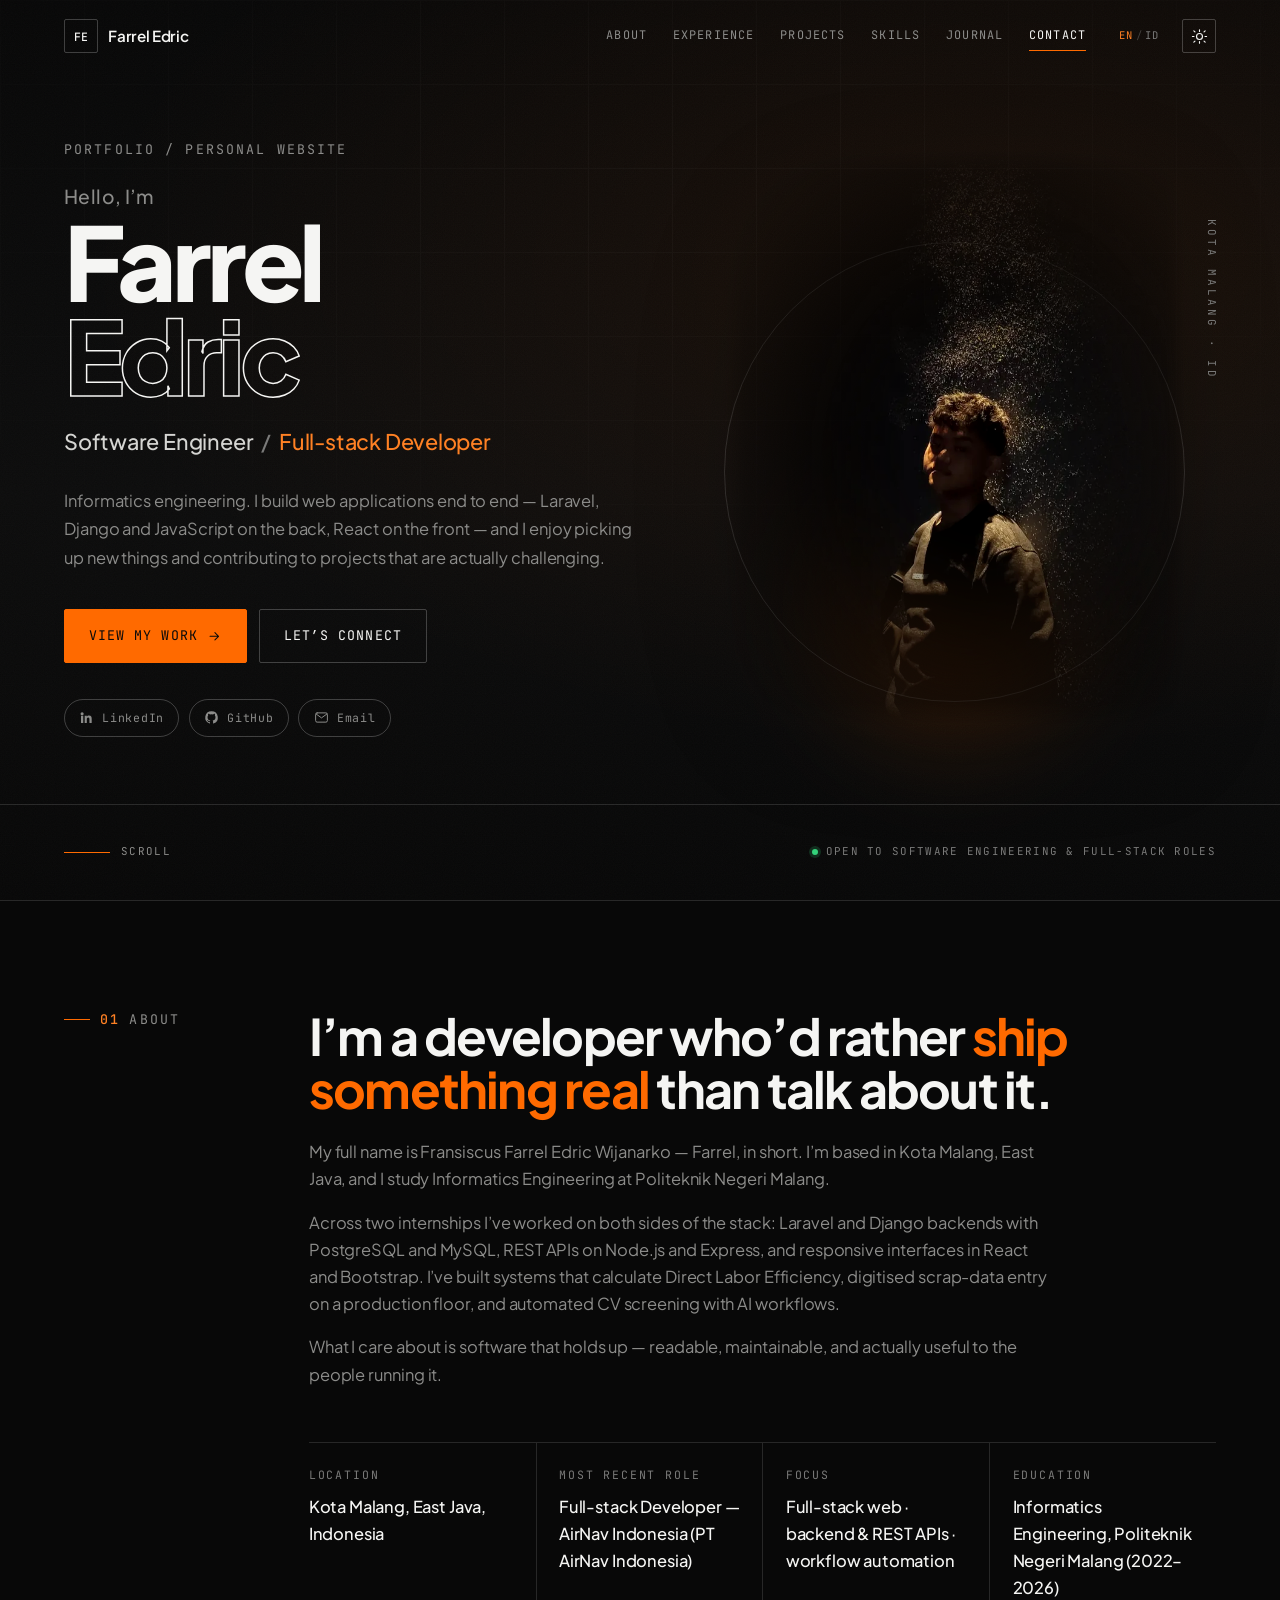
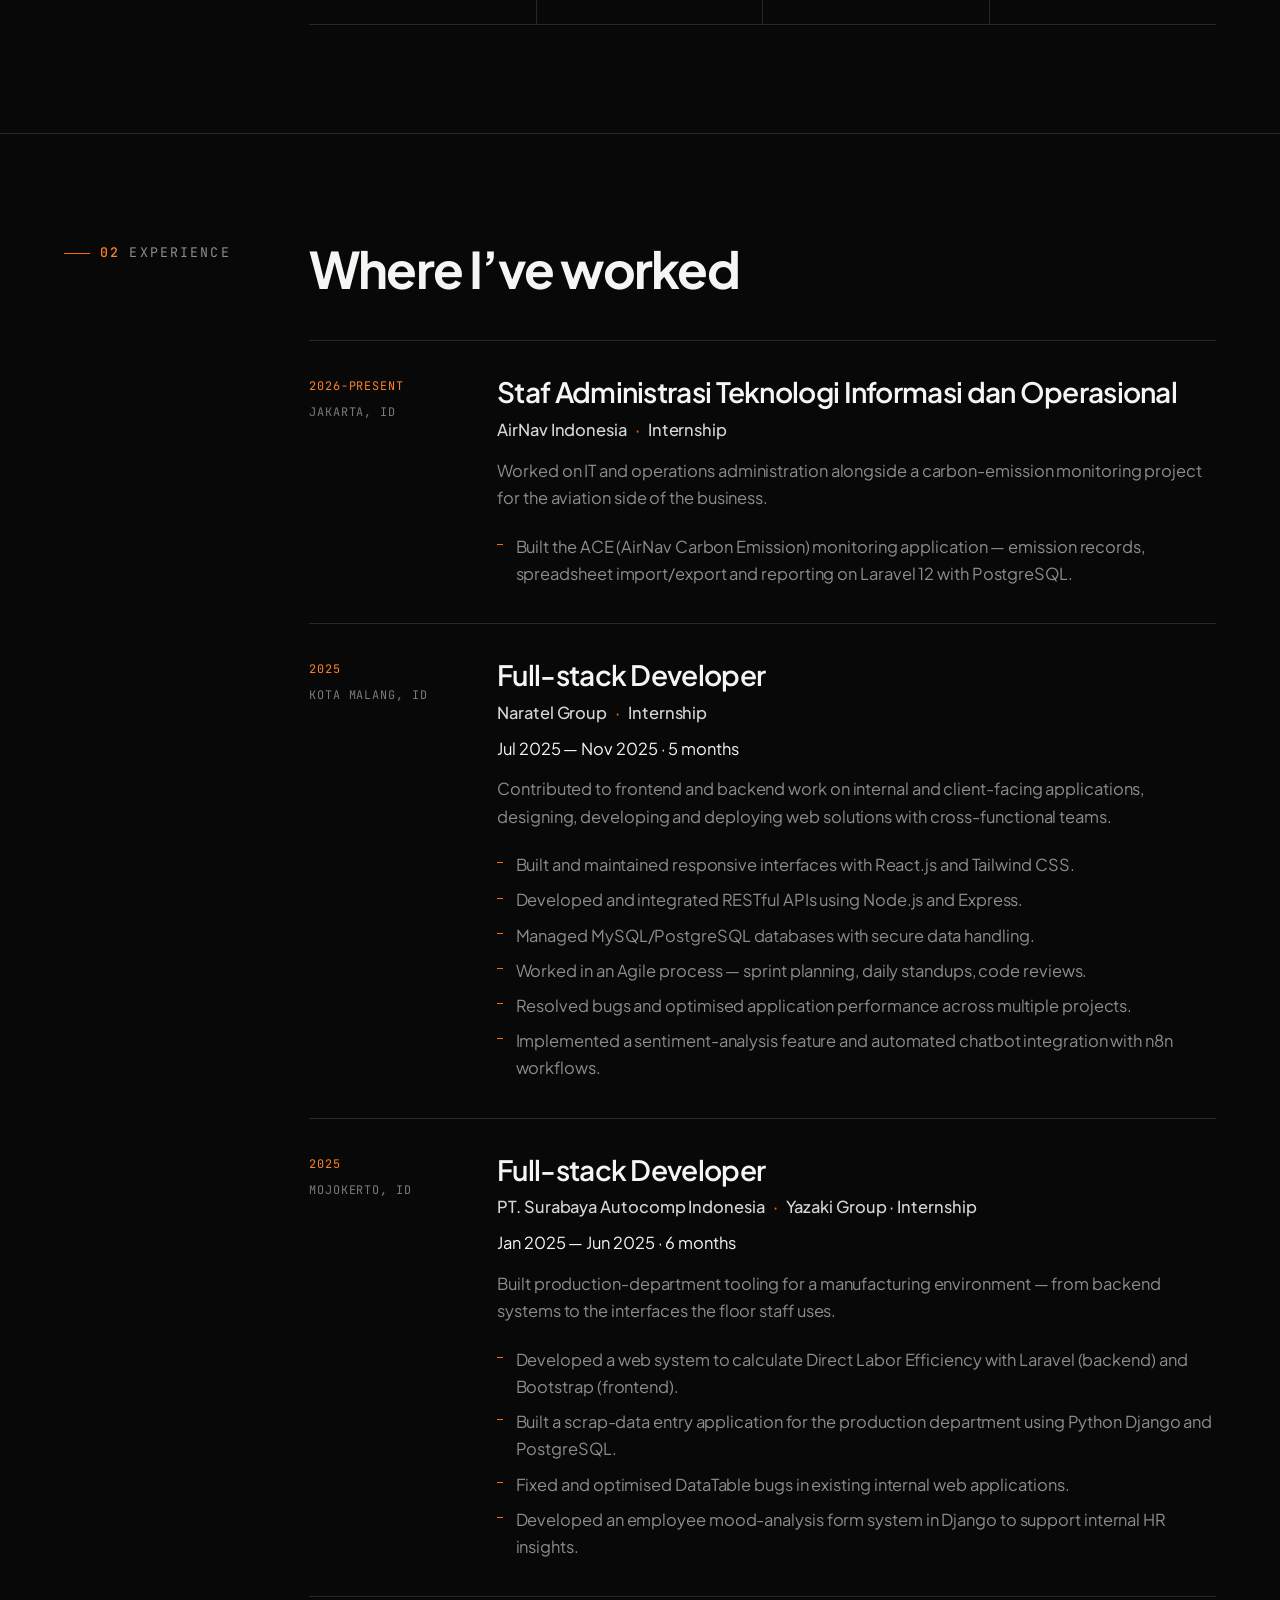
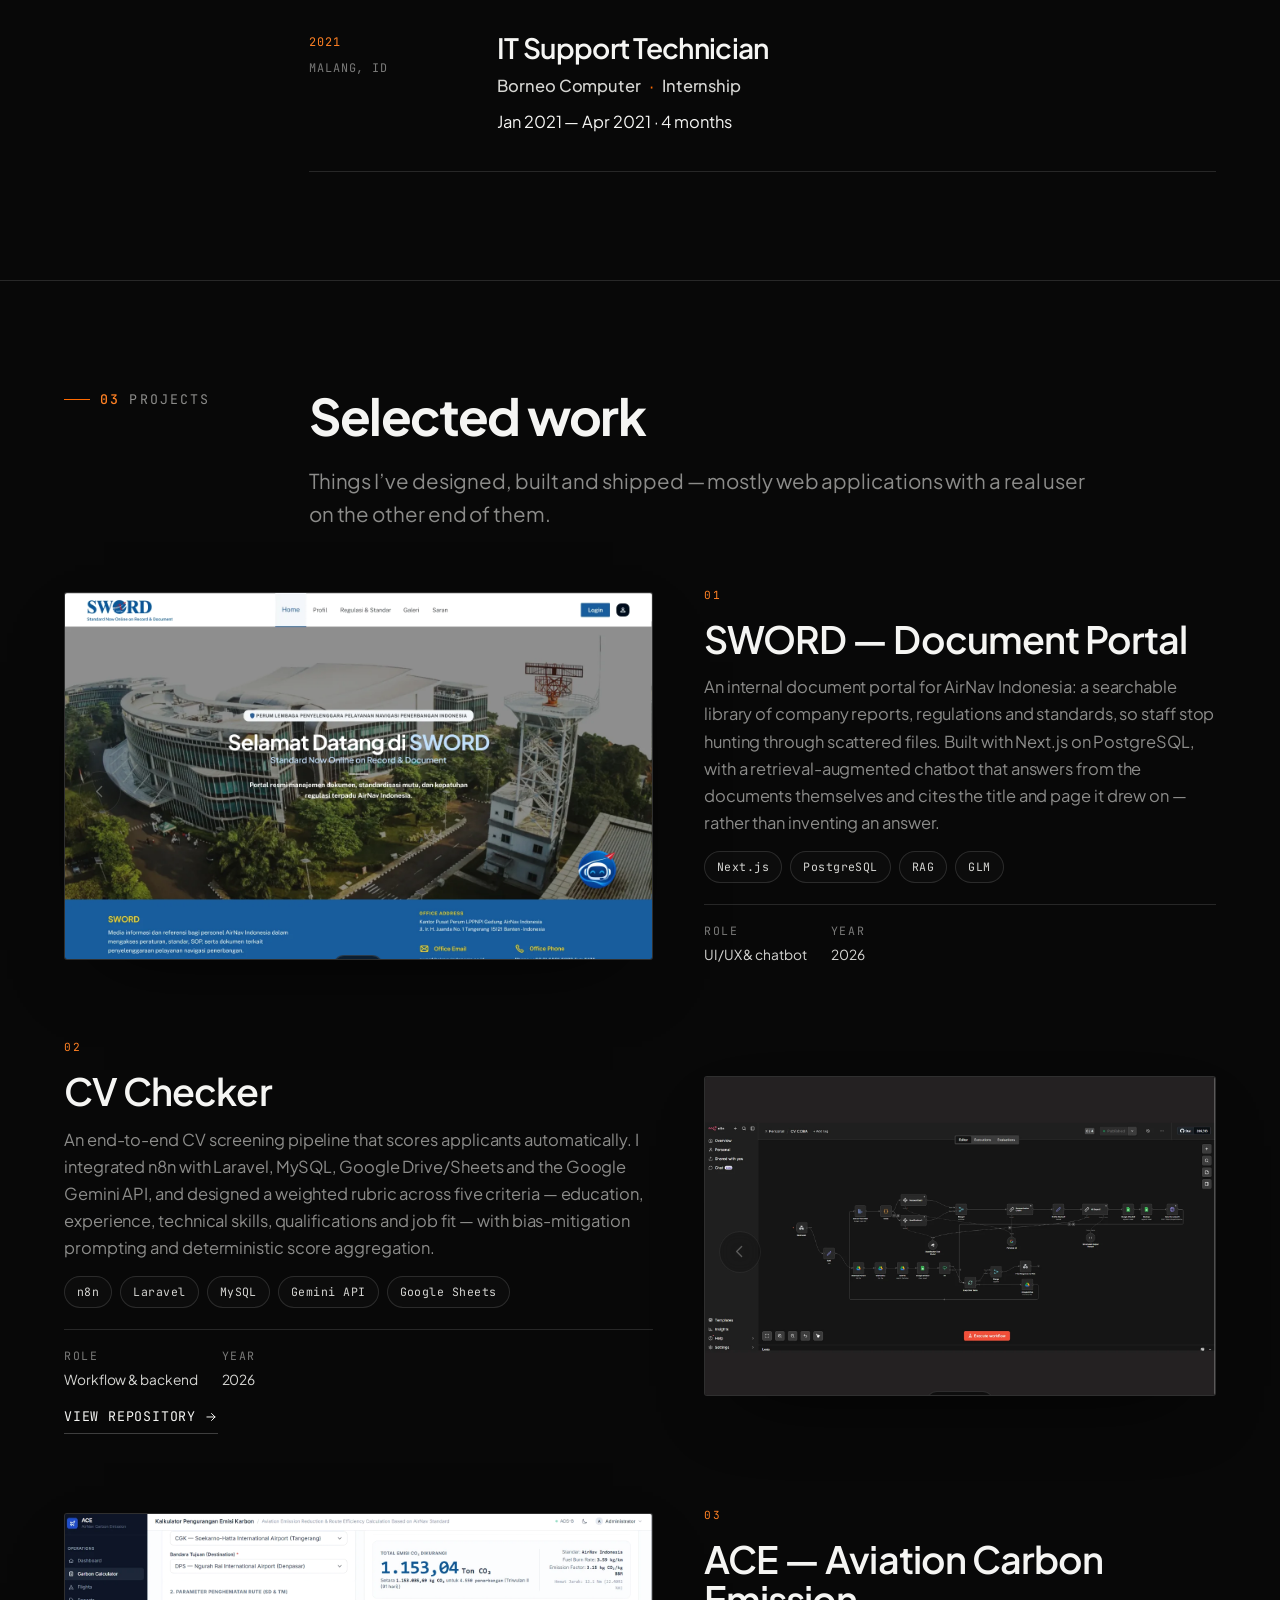
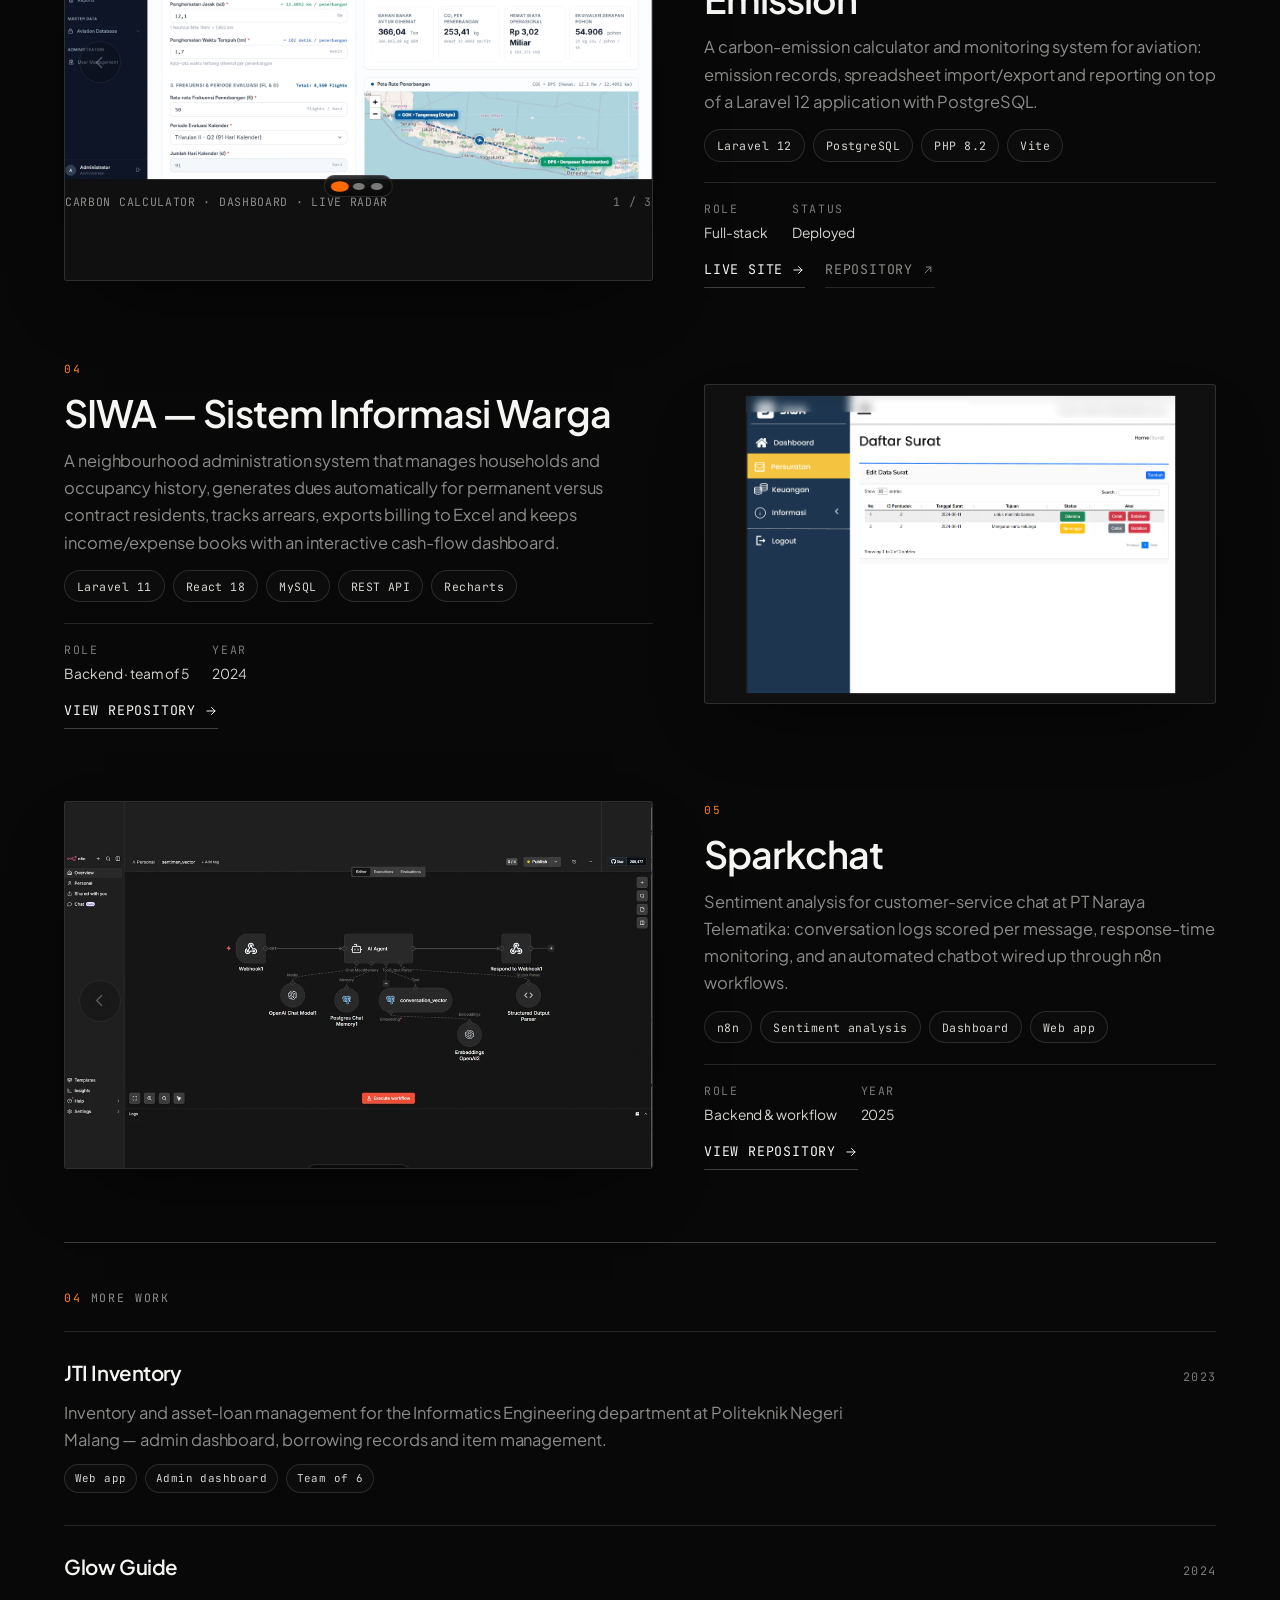
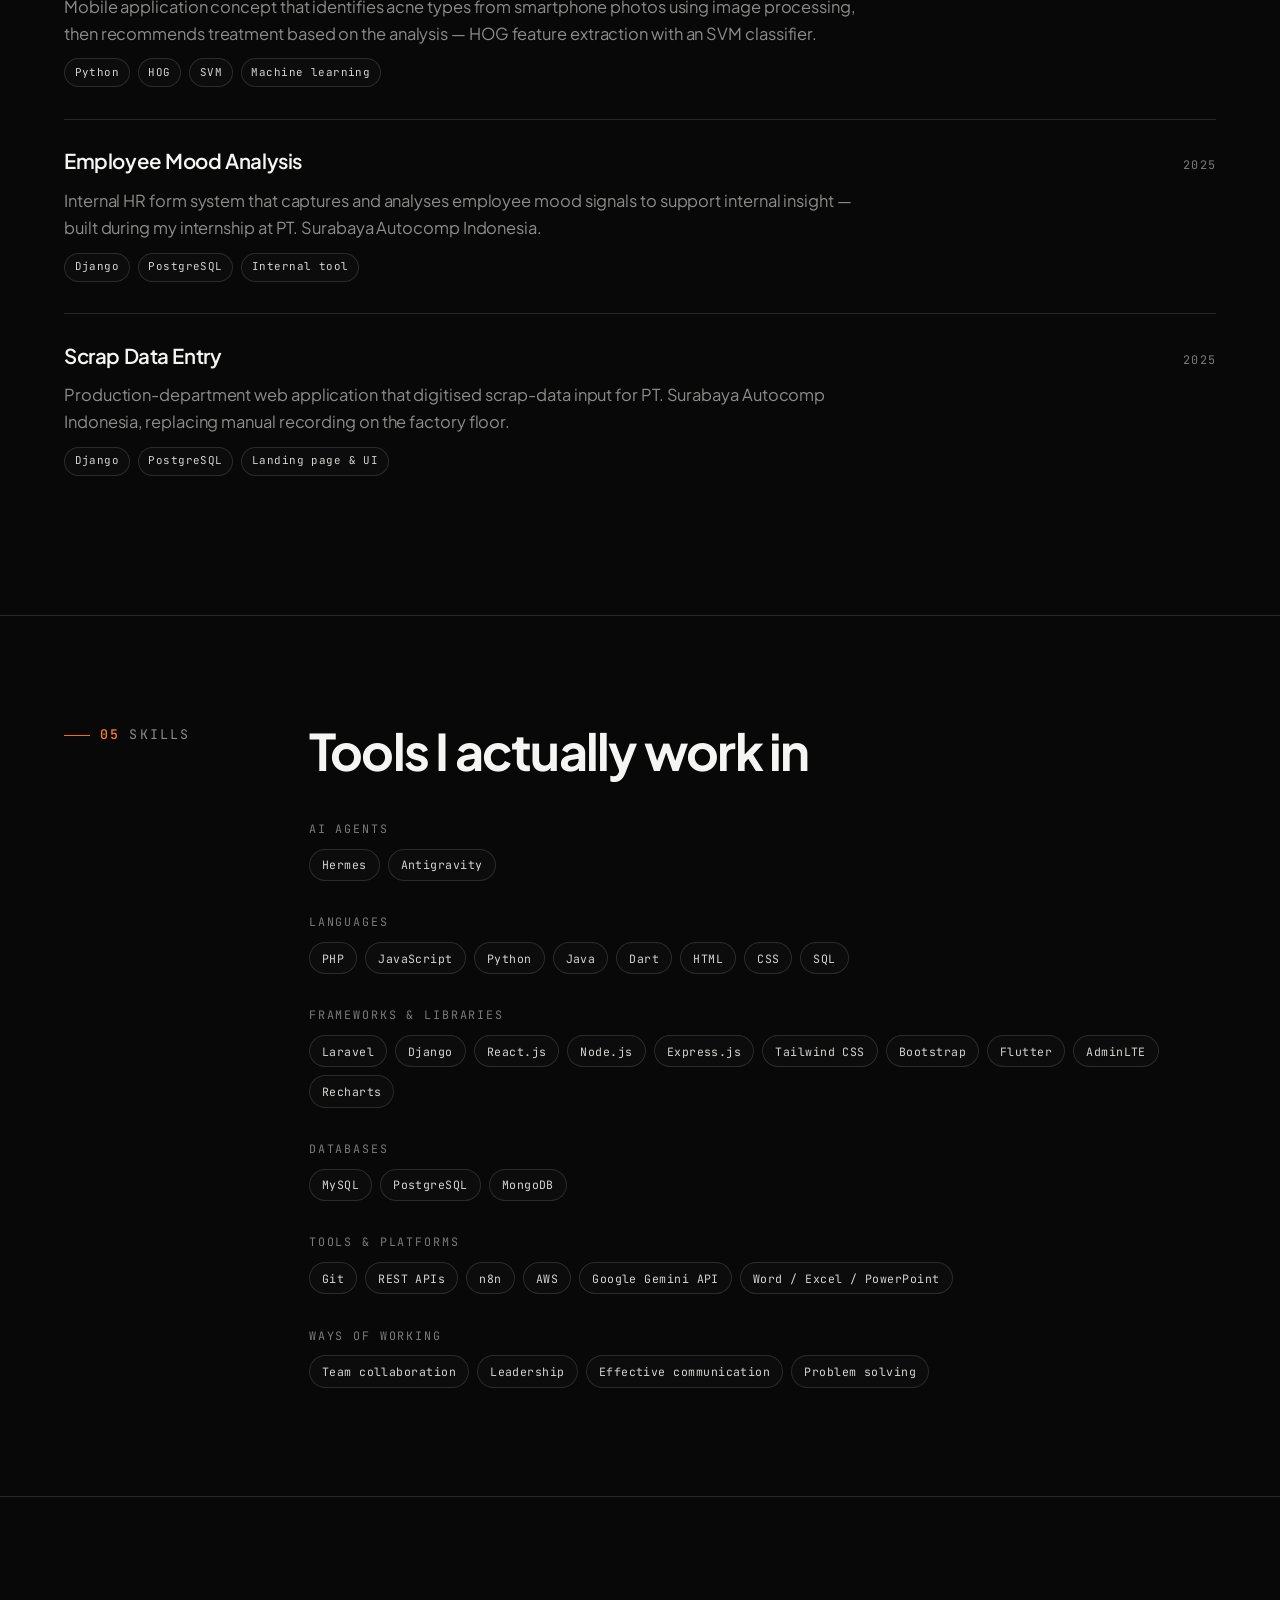
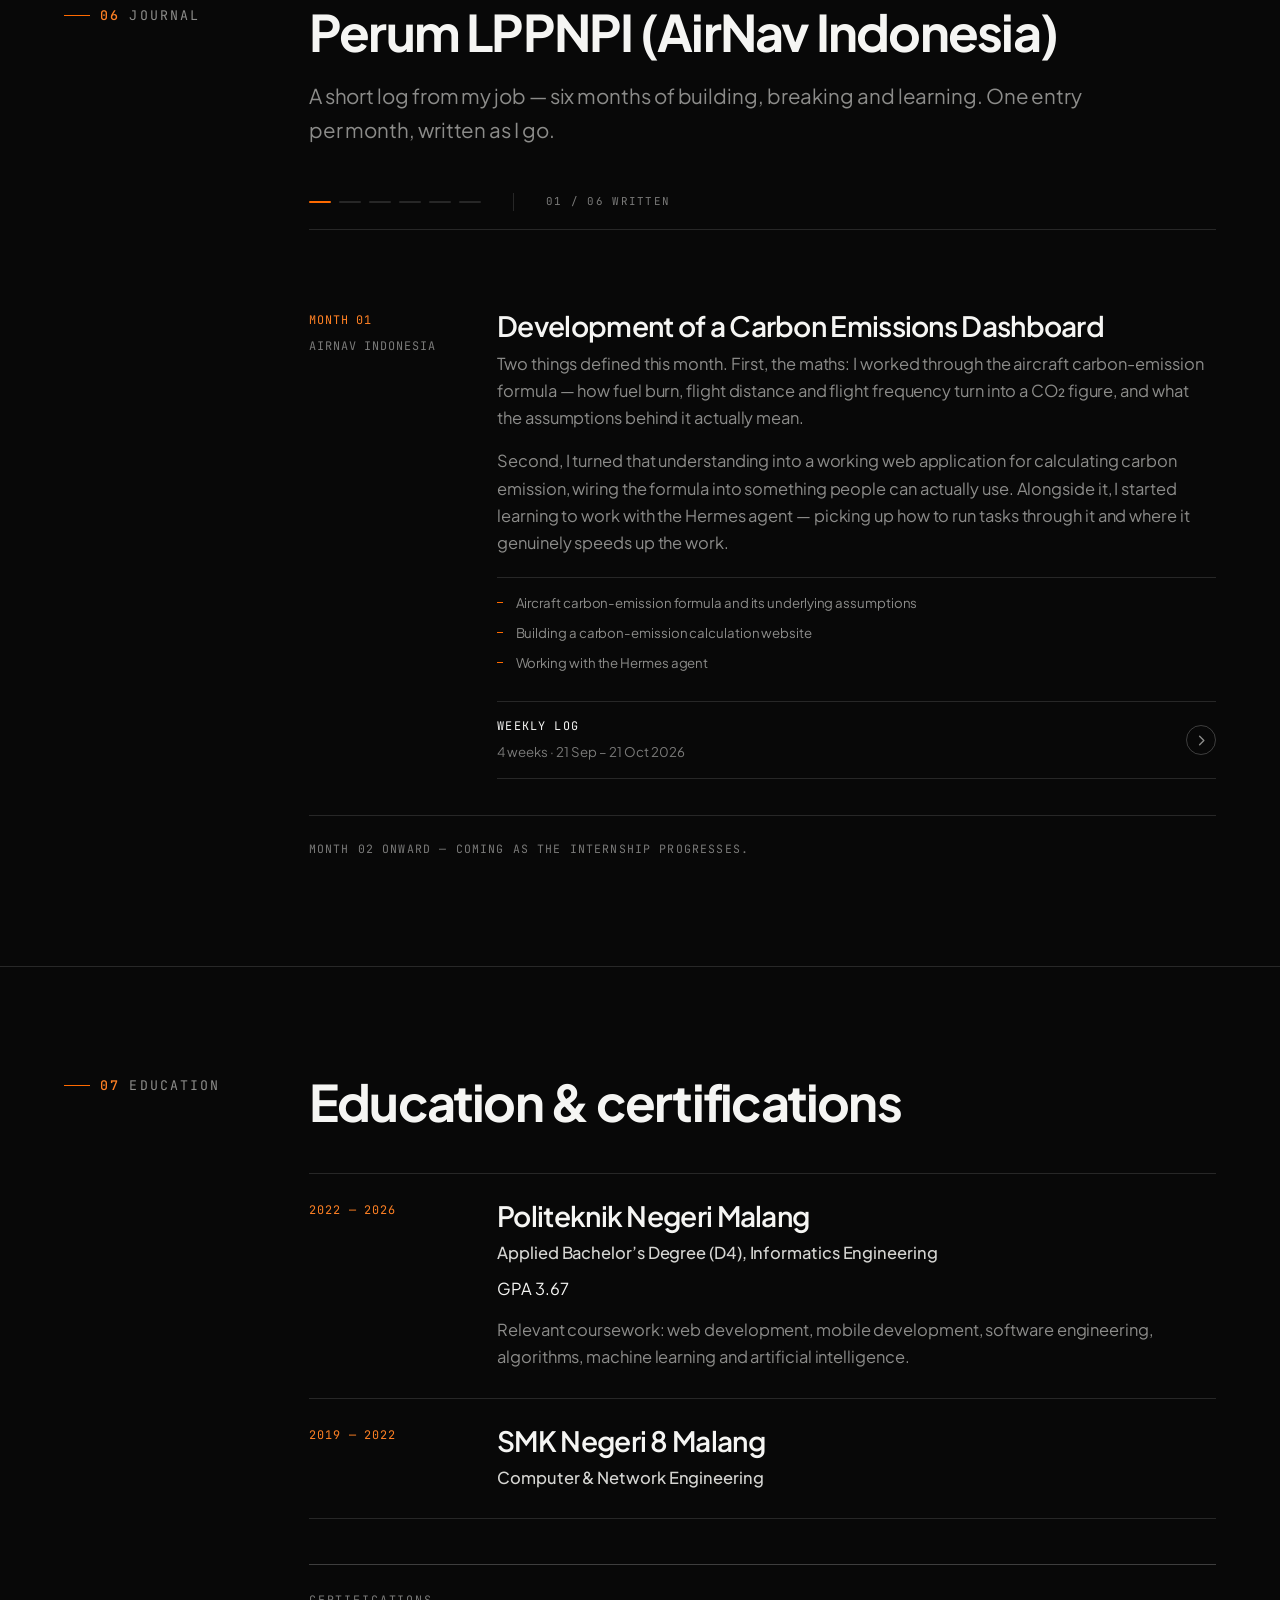
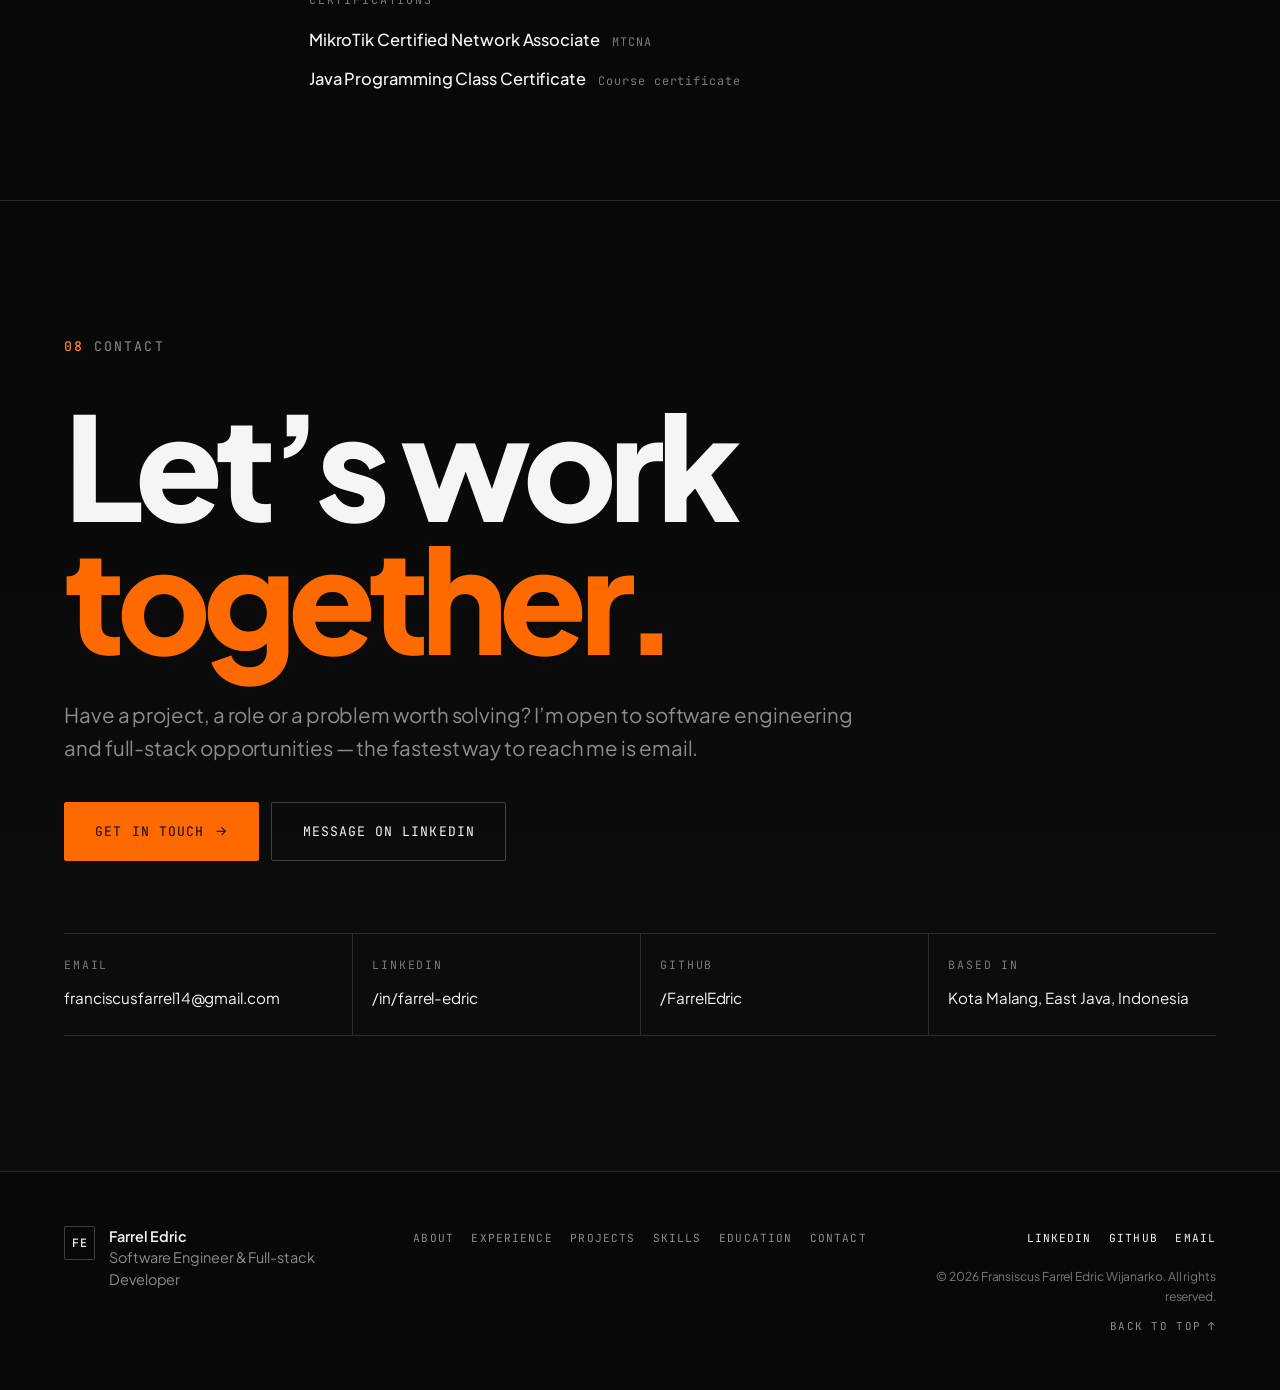
==== commit 21b1dc77: "Projects: tambah SWORD di posisi teratas Selected work Portal dokumen internal AirNav Indonesia untu" ====
--- a/index.html
+++ b/index.html
@@ -382,31 +382,23 @@
 
   <div class="container projects">
 
-    <article class="project reveal">
+        <article class="project reveal">
       <div class="project__media project__media--slider">
         <div class="ace-slider" data-slider>
           <div class="ace-slider__viewport">
             <figure class="ace-slider__slide">
               <picture>
-                <source type="image/webp" srcset="assets/projects/cv-checker/cv-workflow.webp">
-                <img draggable="false" src="assets/projects/cv-checker/cv-workflow.png" width="1600" height="1000"
-                     alt="The n8n CV screening workflow: a Webhook receives the CV, then Extract from File and Code nodes parse it, an OpenAI chat model fills Personal Data and Qualifications fields, and the scored result is summarised and written to Google Sheets before being sent back to Laravel"
+                <source type="image/webp" srcset="assets/projects/sword/sword-home.webp">
+                <img draggable="false" src="assets/projects/sword/sword-home.jpg" width="1440" height="900"
+                     alt="SWORD home page: the AirNav Indonesia logo and navigation above a hero reading 'Selamat Datang di SWORD', with the chatbot launcher floating at the bottom right"
                      loading="lazy" decoding="async">
               </picture>
             </figure>
             <figure class="ace-slider__slide">
               <picture>
-                <source type="image/webp" srcset="assets/projects/cv-checker/landing-page.webp">
-                <img draggable="false" src="assets/projects/cv-checker/landing-page.png" width="1600" height="1000"
-                     alt="HR Hub careers landing page: 'Find Your Dream Career Here' with latest vacancies for Senior Backend Developer (Laravel), Fullstack Developer and UI/UX Designer"
-                     loading="lazy" decoding="async">
-              </picture>
-            </figure>
-            <figure class="ace-slider__slide">
-              <picture>
-                <source type="image/webp" srcset="assets/projects/cv-checker/hr-workflow.webp">
-                <img draggable="false" src="assets/projects/cv-checker/hr-workflow.png" width="1600" height="1000"
-                     alt="HR Hub workflow: the candidate repository table and the AI CV Analysis form that scores a resume against employment history, skills and job description. The candidate row is pixelated for privacy"
+                <source type="image/webp" srcset="assets/projects/sword/sword-chatbot.webp">
+                <img draggable="false" src="assets/projects/sword/sword-chatbot.jpg" width="1440" height="900"
+                     alt="The SWORD chatbot answering a question about web application requirements, listing the documents needed and citing two source documents with their page ranges"
                      loading="lazy" decoding="async">
               </picture>
             </figure>
@@ -421,13 +413,76 @@
           <div class="ace-slider__dots" role="tablist" aria-label="Choose screenshot"></div>
 
           <p class="ace-slider__meta">
+            <span>Document portal &middot; RAG chatbot</span>
+            <span class="ace-slider__count" aria-live="polite"></span>
+          </p>
+        </div>
+      </div>
+      <div class="project__info">
+        <p class="project__idx">01</p>
+        <h3 class="h3 h3--lg">SWORD &mdash; Document Portal</h3>
+        <p class="prose prose--sm">
+          An internal document portal for AirNav Indonesia: a searchable library of
+          company reports, regulations and standards, so staff stop hunting through
+          scattered files. Built with Next.js on PostgreSQL, with a
+          retrieval-augmented chatbot that answers from the documents themselves and
+          cites the title and page it drew on &mdash; rather than inventing an answer.
+        </p>
+        <ul class="tags">
+          <li>Next.js</li><li>PostgreSQL</li><li>RAG</li><li>GLM</li>
+        </ul>
+        <dl class="project__specs">
+          <div><dt>Role</dt><dd>UI/UX &amp; chatbot</dd></div>
+          <div><dt>Year</dt><dd>2026</dd></div>
+        </dl>
+      </div>
+    </article>
+<article class="project project--flip reveal">
+      <div class="project__media project__media--slider">
+        <div class="ace-slider" data-slider>
+          <div class="ace-slider__viewport">
+            <figure class="ace-slider__slide">
+              <picture>
+                <source type="image/webp" srcset="assets/projects/cv-checker/cv-workflow.webp">
+                <img draggable="false" src="assets/projects/cv-checker/cv-workflow.png" width="1600" height="1000"
+                     alt="The n8n CV screening workflow: a Webhook receives the CV, then Extract from File and Code nodes parse it, an OpenAI chat model fills Personal Data and Qualifications fields, and the scored result is summarised and written to Google Sheets before being sent back to Laravel"
+                     loading="lazy" decoding="async">
+              </picture>
+            </figure>
+            <figure class="ace-slider__slide">
+              <picture>
+                <source type="image/webp" srcset="assets/projects/cv-checker/landing-page.webp">
+                <img draggable="false" src="assets/projects/cv-checker/landing-page.png" width="1600" height="1000"
+                     alt="HR Hub careers landing page: 'Find Your Dream Career Here' with latest vacancies for Senior Backend Developer (Laravel), Fullstack Developer and UI/UX Designer"
+                     loading="lazy" decoding="async">
+              </picture>
+            </figure>
+            <figure class="ace-slider__slide">
+              <picture>
+                <source type="image/webp" srcset="assets/projects/cv-checker/hr-workflow.webp">
+                <img draggable="false" src="assets/projects/cv-checker/hr-workflow.png" width="1600" height="1000"
+                     alt="HR Hub workflow: the candidate repository table and the AI CV Analysis form that scores a resume against employment history, skills and job description. The candidate row is pixelated for privacy"
+                     loading="lazy" decoding="async">
+              </picture>
+            </figure>
+          </div>
+
+          <button class="ace-slider__nav ace-slider__nav--prev" type="button" aria-label="Previous screenshot">
+            <svg viewBox="0 0 24 24" fill="none" stroke="currentColor" stroke-width="1.9" stroke-linecap="round" stroke-linejoin="round" aria-hidden="true"><path d="M15 5l-7 7 7 7"/></svg>
+          </button>
+          <button class="ace-slider__nav ace-slider__nav--next" type="button" aria-label="Next screenshot">
+            <svg viewBox="0 0 24 24" fill="none" stroke="currentColor" stroke-width="1.9" stroke-linecap="round" stroke-linejoin="round" aria-hidden="true"><path d="M9 5l7 7-7 7"/></svg>
+          </button>
+          <div class="ace-slider__dots" role="tablist" aria-label="Choose screenshot"></div>
+
+          <p class="ace-slider__meta">
             <span>n8n workflow &middot; Careers site &middot; Screening form</span>
             <span class="ace-slider__count" aria-live="polite"></span>
           </p>
         </div>
       </div>
       <div class="project__info">
-        <p class="project__idx">01</p>
+        <p class="project__idx">02</p>
         <h3 class="h3 h3--lg">CV&nbsp;Checker</h3>
         <p class="prose prose--sm">
           An end-to-end CV screening pipeline that scores applicants automatically.
@@ -450,7 +505,7 @@
       </div>
     </article>
 
-    <article class="project project--flip reveal">
+    <article class="project reveal">
       <div class="project__media project__media--slider">
         <div class="ace-slider" data-slider>
           <div class="ace-slider__viewport">
@@ -495,7 +550,7 @@
         </div>
       </div>
       <div class="project__info">
-        <p class="project__idx">02</p>
+        <p class="project__idx">03</p>
         <h3 class="h3 h3--lg">ACE &mdash; Aviation Carbon Emission</h3>
         <p class="prose prose--sm">
           A carbon-emission calculator and monitoring system for aviation: emission
@@ -522,12 +577,12 @@
       </div>
     </article>
 
-    <article class="project reveal">
+    <article class="project project--flip reveal">
       <a class="project__media" href="https://github.com/FarrelEdric/SIWA-FINAL" target="_blank" rel="noopener noreferrer" tabindex="-1" aria-hidden="true">
         <img src="assets/projects/siwa.png" alt="" loading="lazy" decoding="async">
       </a>
       <div class="project__info">
-        <p class="project__idx">03</p>
+        <p class="project__idx">04</p>
         <h3 class="h3 h3--lg">SIWA &mdash; Sistem Informasi Warga</h3>
         <p class="prose prose--sm">
           A neighbourhood administration system that manages households and
@@ -602,7 +657,7 @@
         </div>
       </div>
       <div class="project__info">
-        <p class="project__idx">04</p>
+        <p class="project__idx">05</p>
         <h3 class="h3 h3--lg">Sparkchat</h3>
         <p class="prose prose--sm">
           Sentiment analysis for customer-service chat at PT Naraya Telematika:
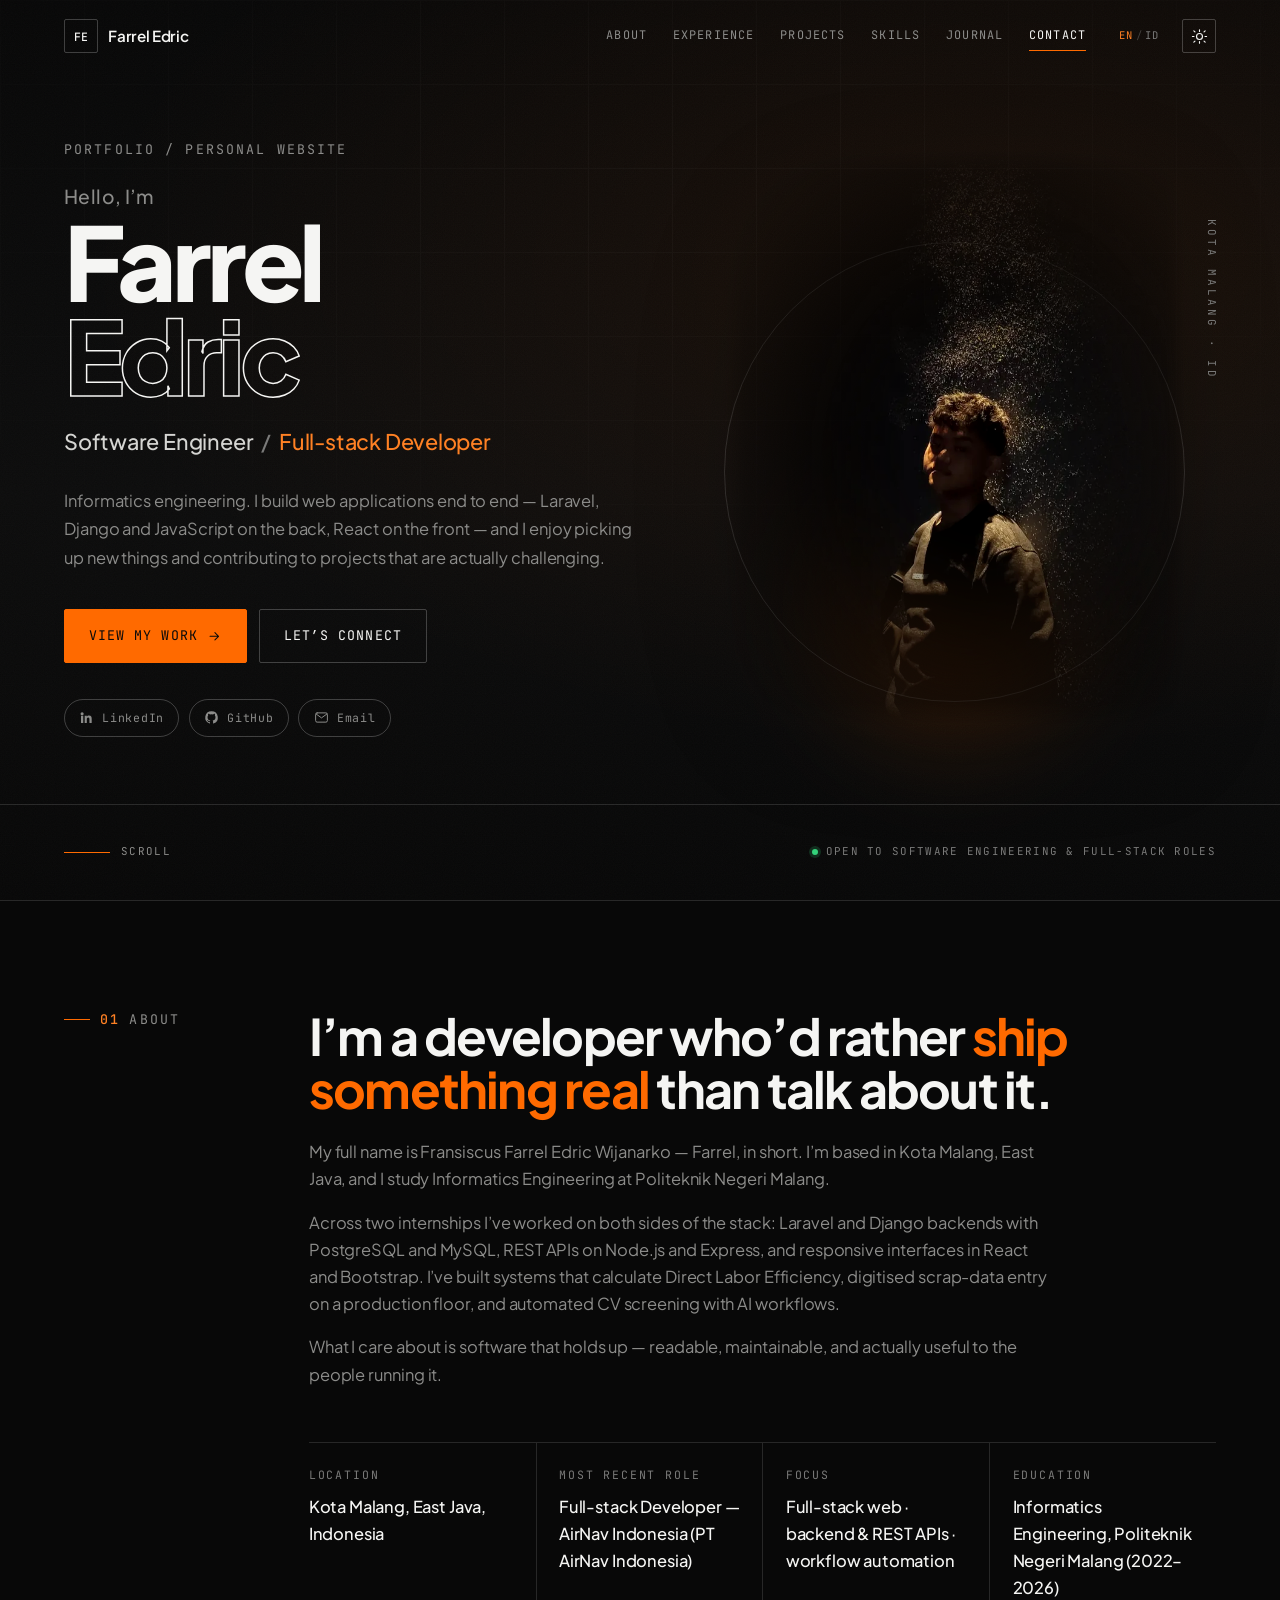
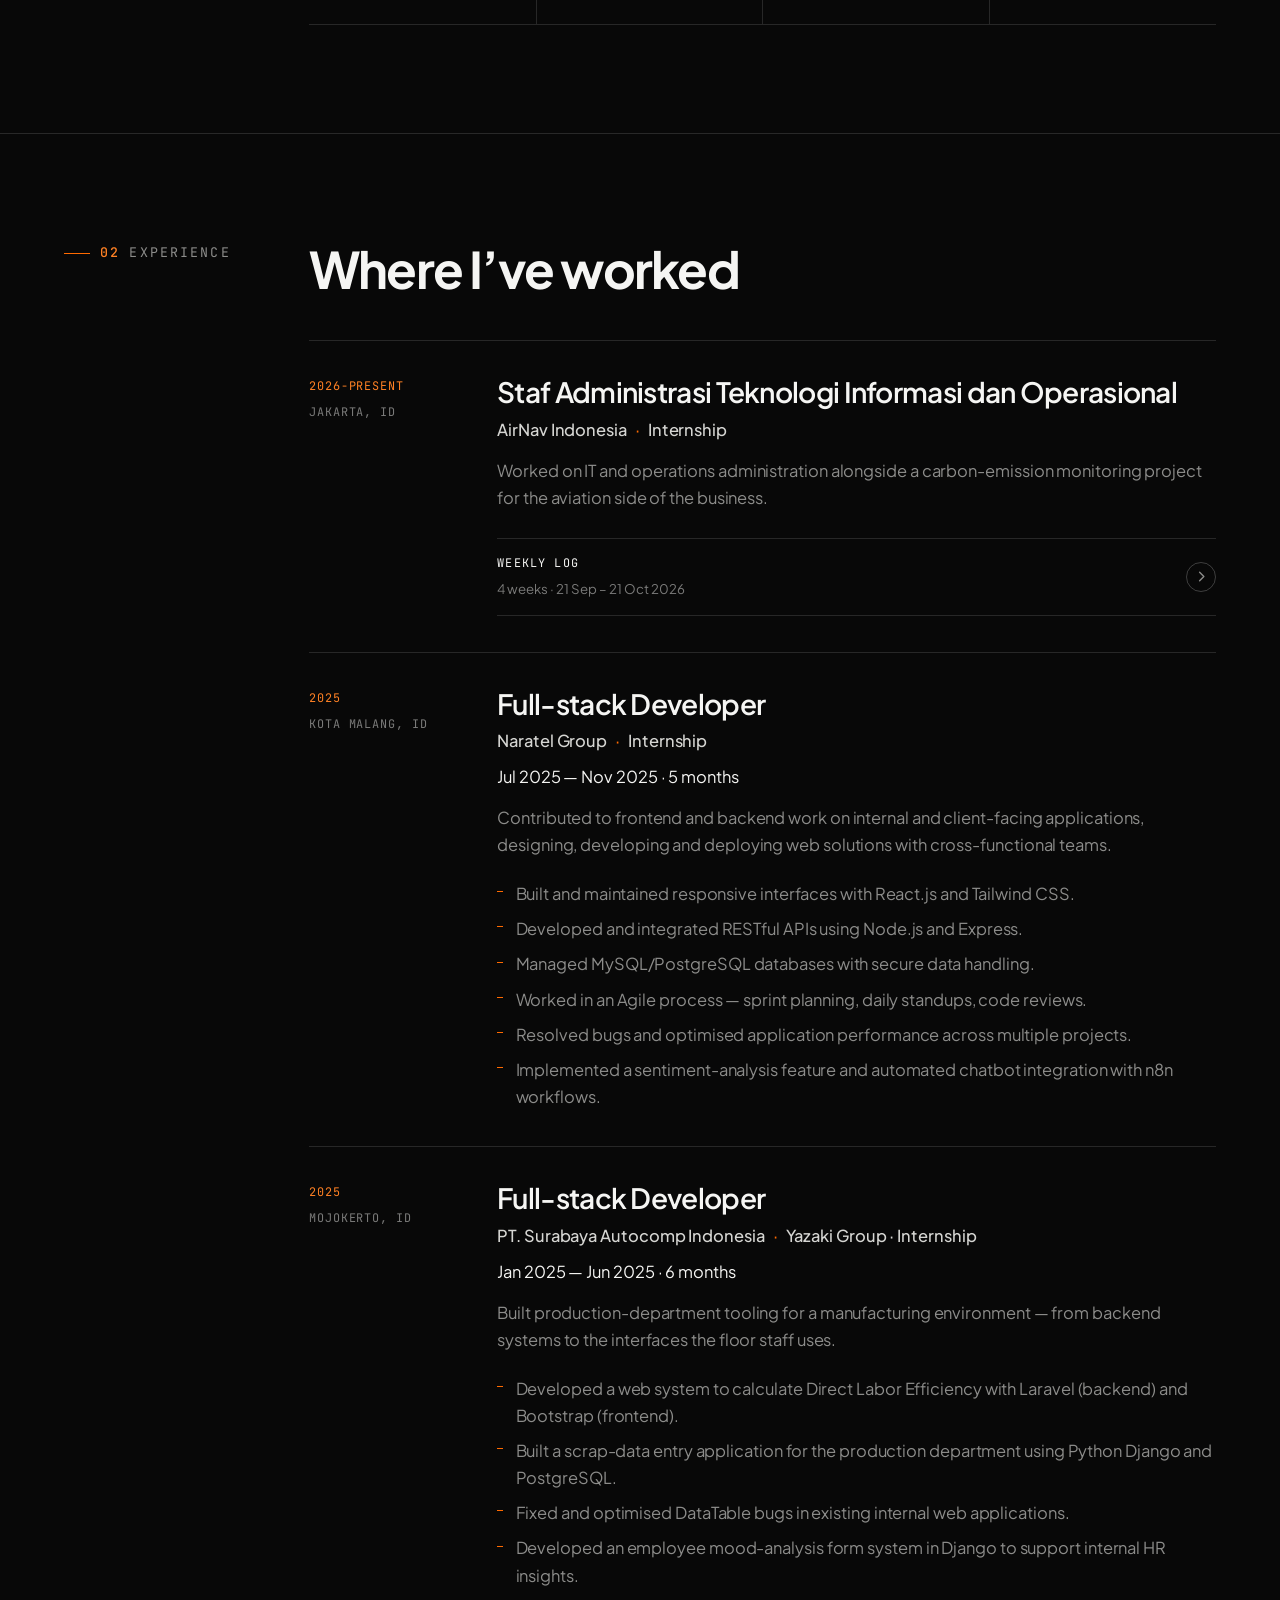
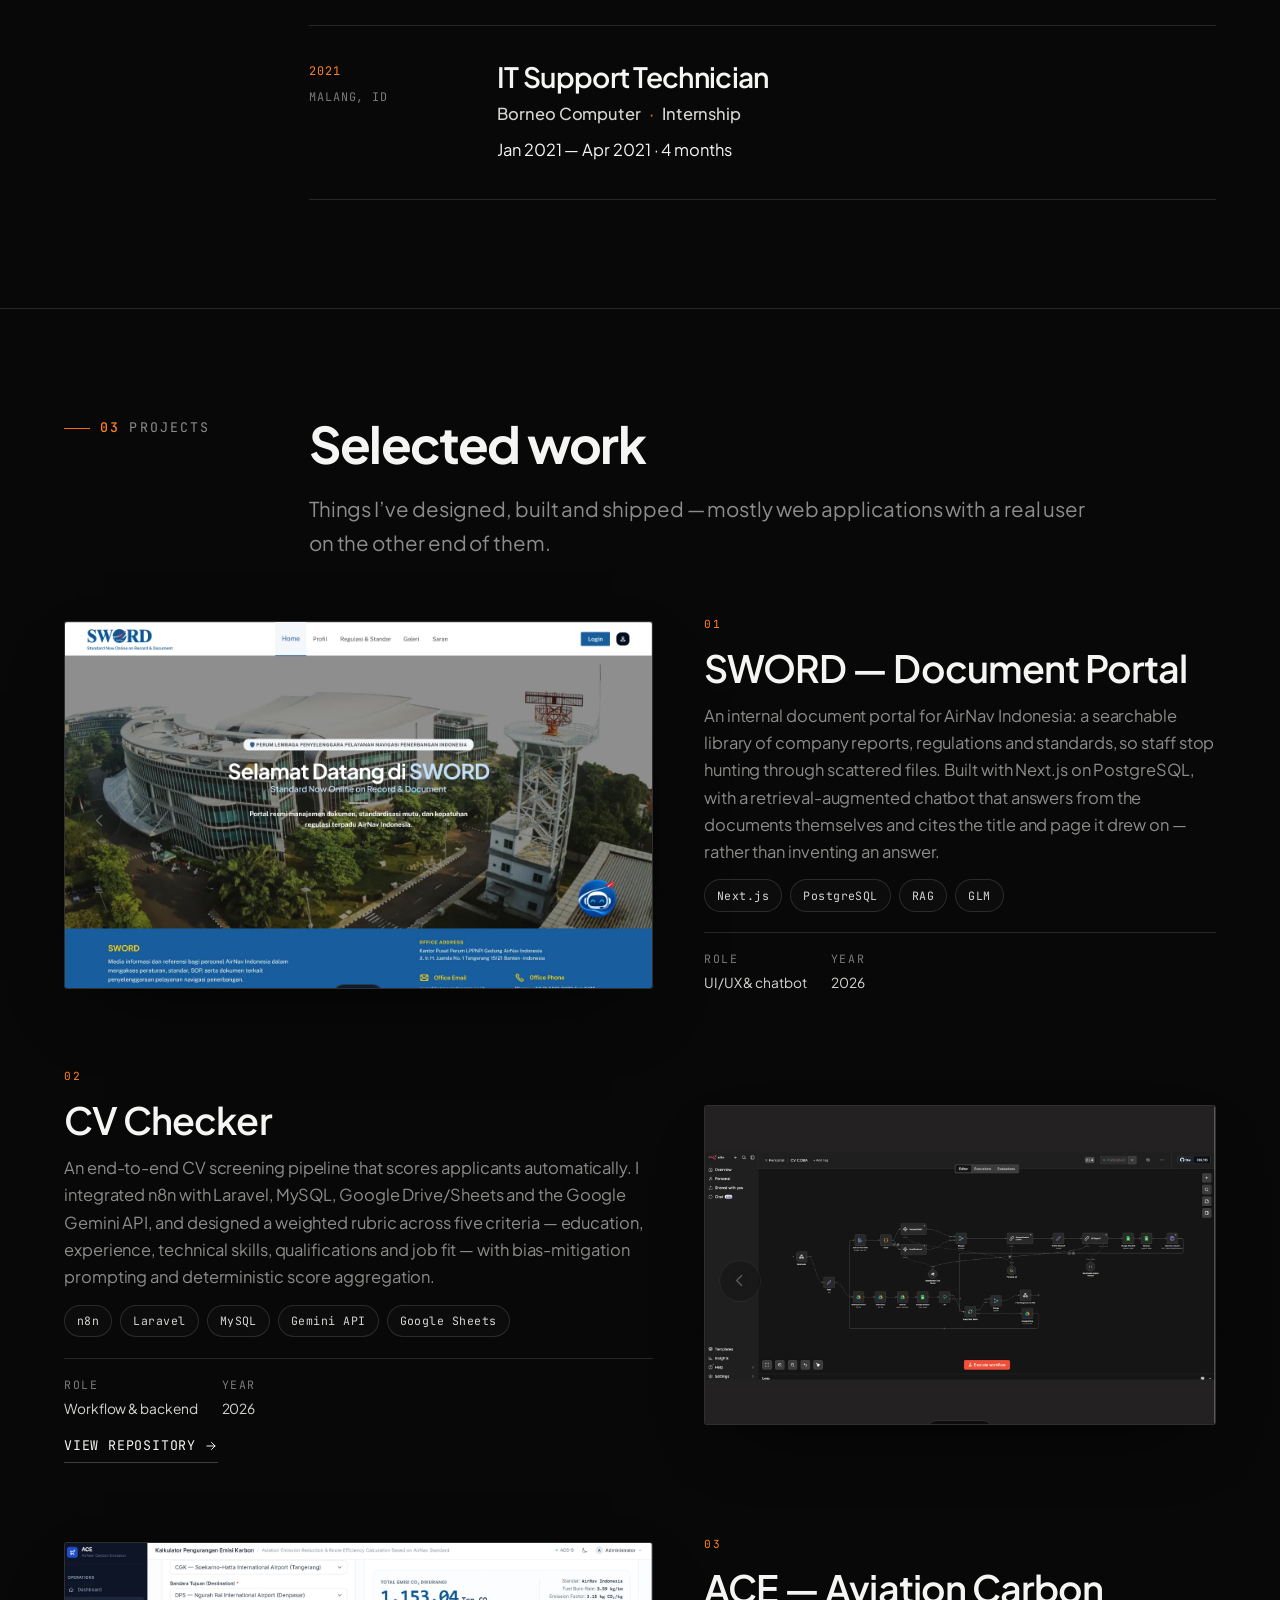
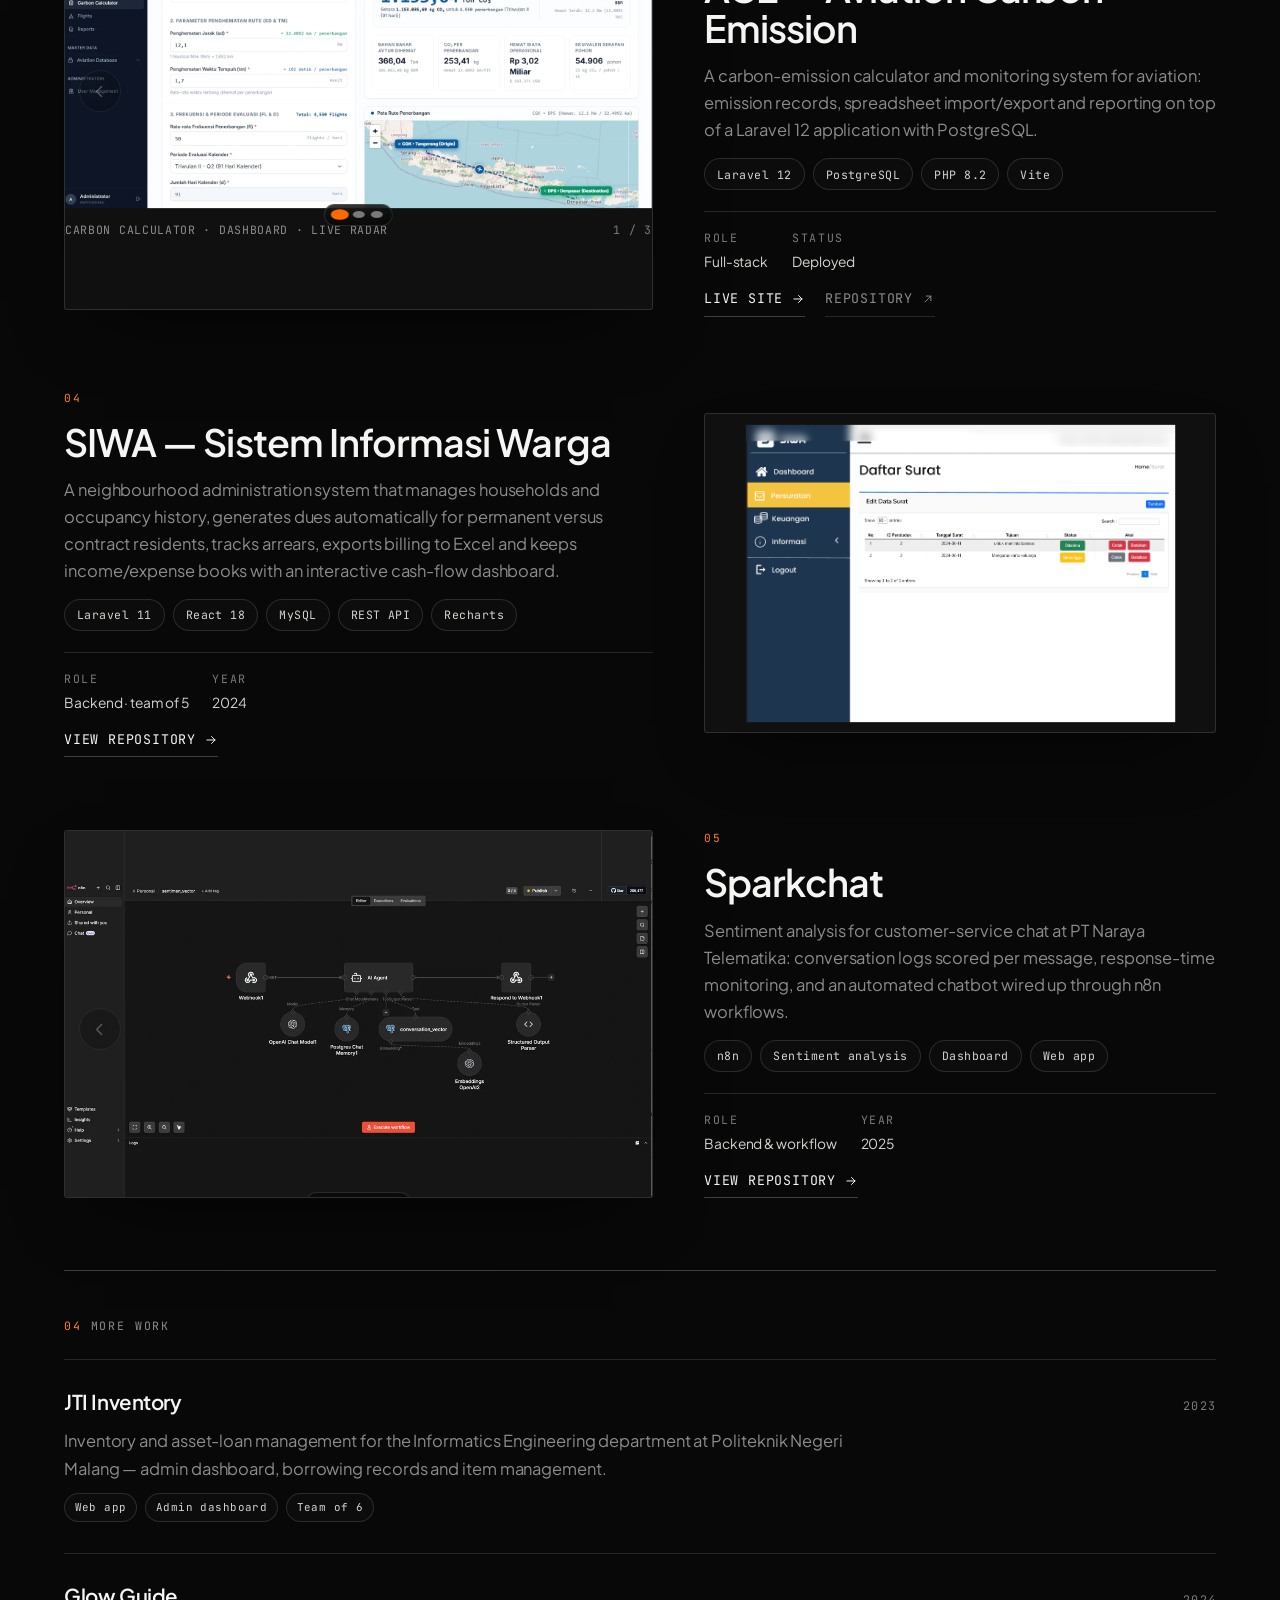
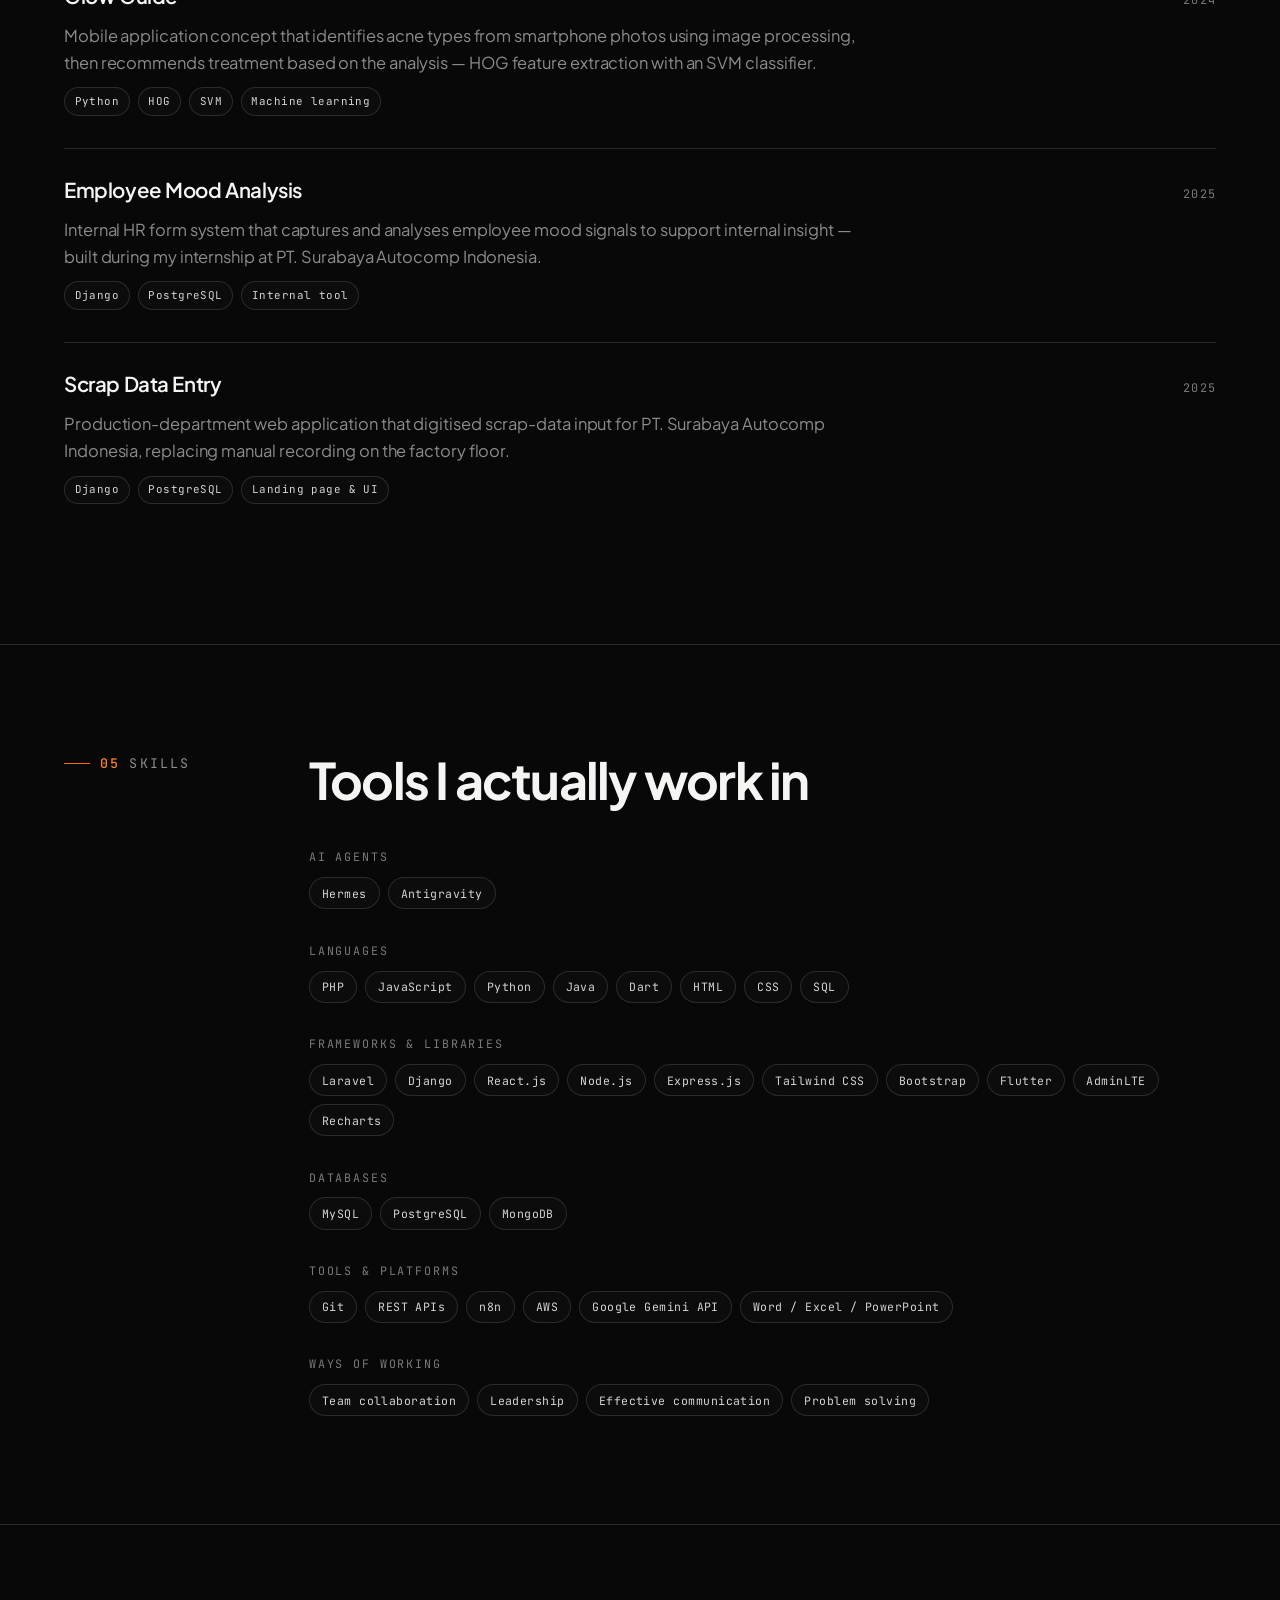
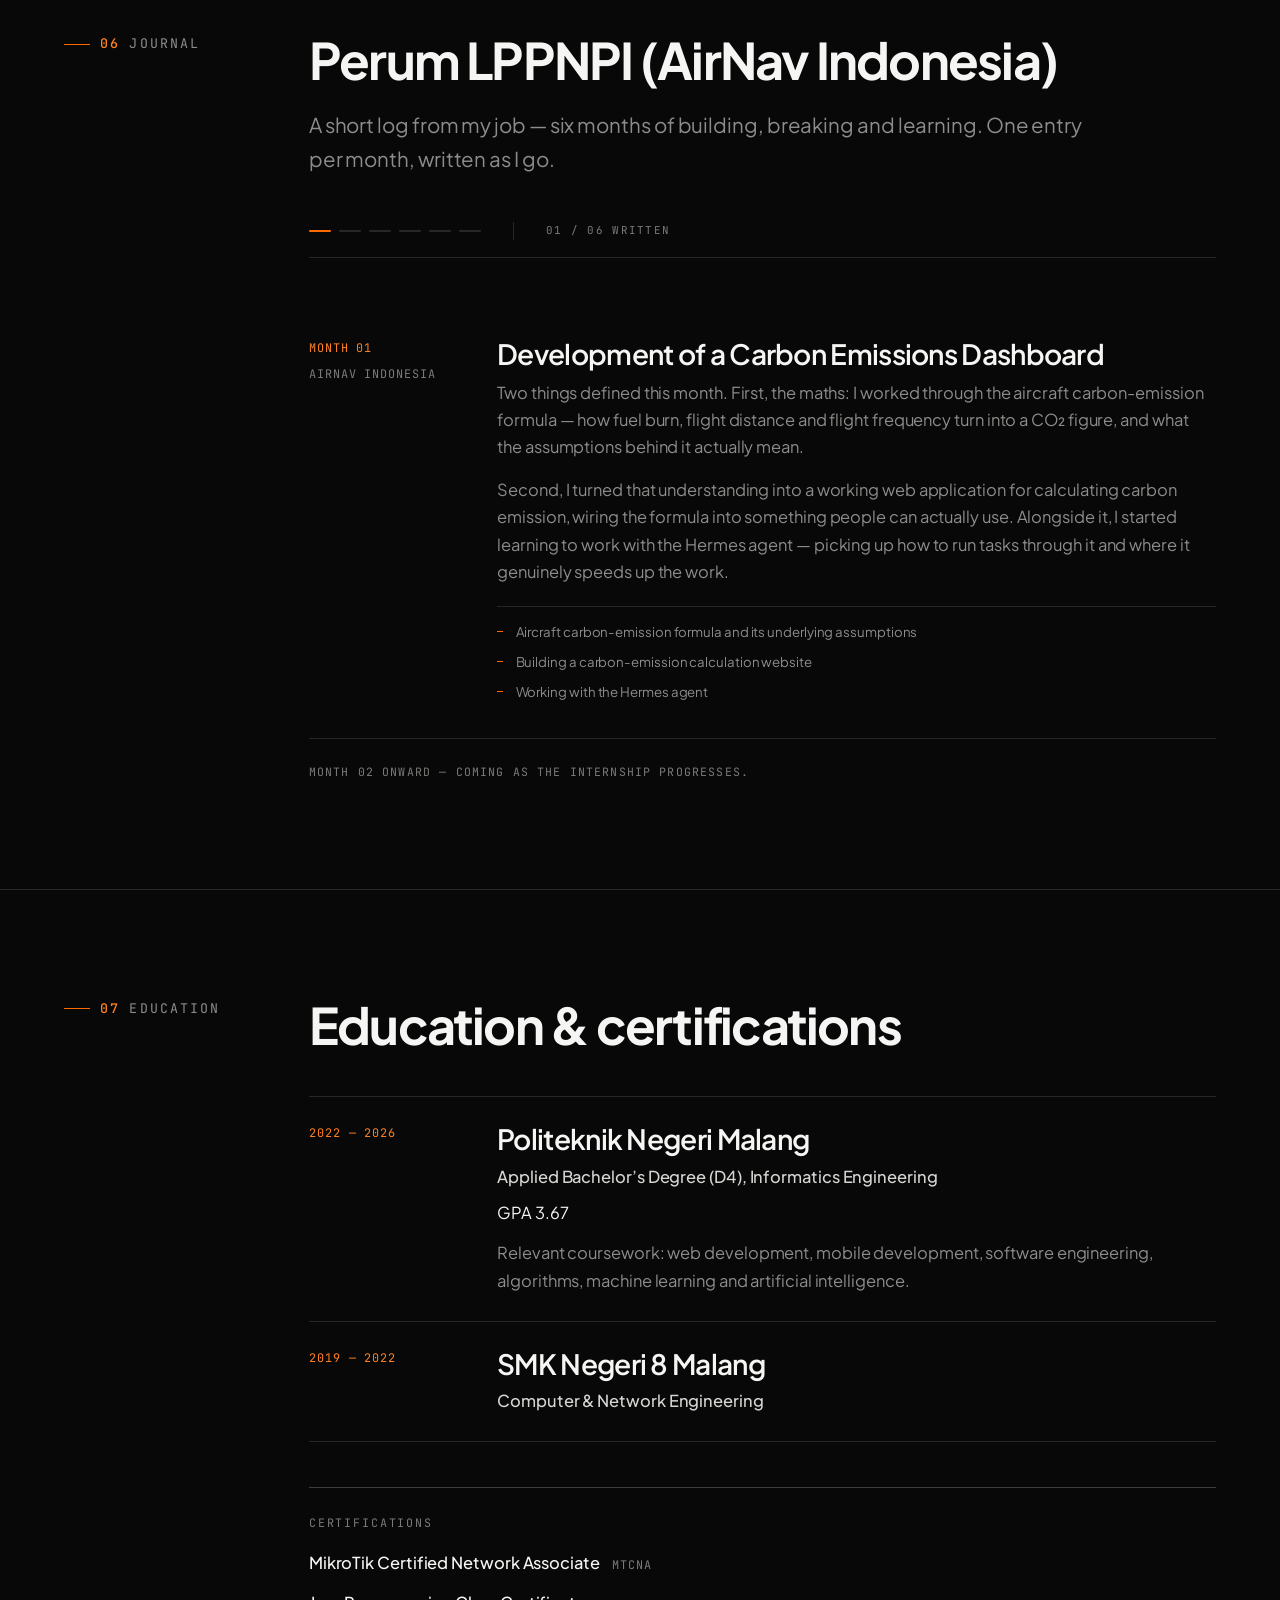
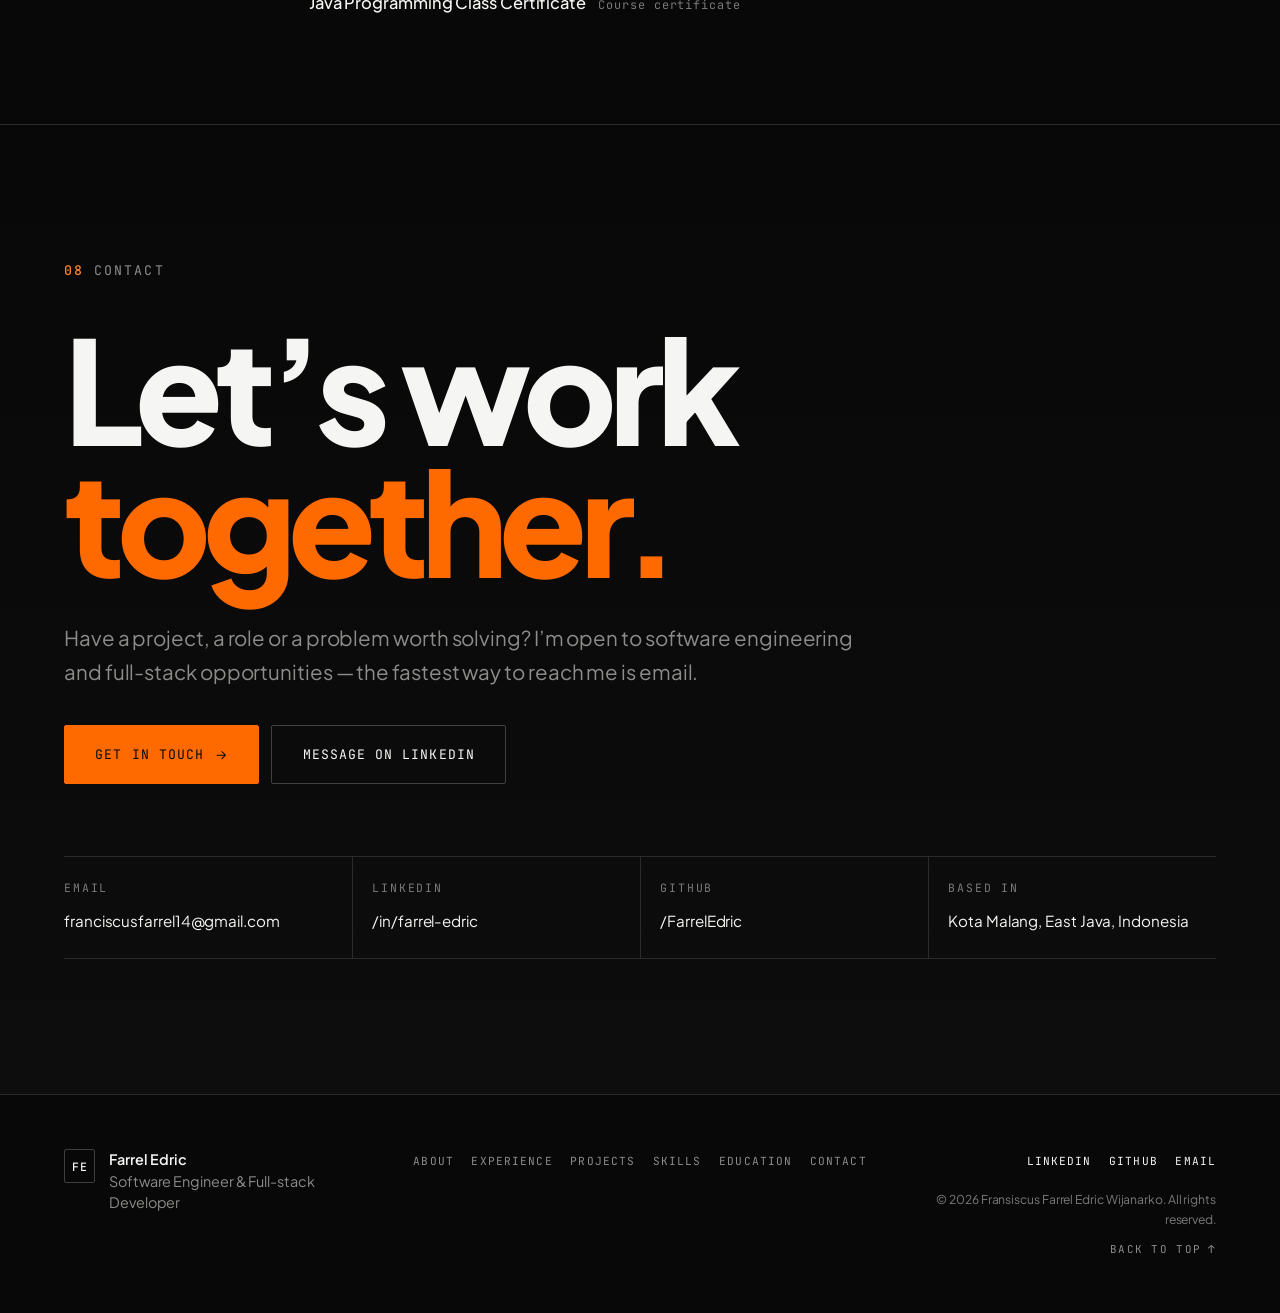
==== commit 7704f3ed: "Experience: log mingguan pindah ke bawah entri AirNav Tautan 'Weekly log' dipindahkan dari section J" ====
--- a/index.html
+++ b/index.html
@@ -291,9 +291,18 @@
                 business.
               </p>
             </div>
-            <ul class="bullets">
-              <li>Built the ACE (AirNav Carbon Emission) monitoring application &mdash; emission records, spreadsheet import/export and reporting on Laravel 12 with PostgreSQL.</li>
-            </ul>
+            <a class="log-toggle" href="weekly-log.html">
+              <span class="log-toggle__text">
+                <span class="log-toggle__label">Weekly log</span>
+                <span class="log-toggle__meta">4 weeks &middot; 21 Sep &ndash; 21 Oct 2026</span>
+              </span>
+              <span class="log-toggle__chevron" aria-hidden="true">
+                <svg viewBox="0 0 16 16" fill="none" stroke="currentColor"
+                     stroke-width="1.5" stroke-linecap="round" stroke-linejoin="round">
+                  <path d="M6 3.5 10.5 8 6 12.5" />
+                </svg>
+              </span>
+            </a>
           </div>
         </li>
 
@@ -847,21 +856,6 @@
               <li>Working with the Hermes agent</li>
             </ul>
 
-            <!-- Tautan ke halaman log mingguan tersendiri. Dulu panel ini
-                 terbuka di tempat; sekarang pindah halaman agar tiap minggu
-                 punya ruang baca yang layak dan URL-nya bisa dibagikan. -->
-            <a class="log-toggle" href="weekly-log.html">
-              <span class="log-toggle__text">
-                <span class="log-toggle__label">Weekly log</span>
-                <span class="log-toggle__meta">4 weeks &middot; 21 Sep &ndash; 21 Oct 2026</span>
-              </span>
-              <span class="log-toggle__chevron" aria-hidden="true">
-                <svg viewBox="0 0 16 16" fill="none" stroke="currentColor"
-                     stroke-width="1.5" stroke-linecap="round" stroke-linejoin="round">
-                  <path d="M6 3.5 10.5 8 6 12.5" />
-                </svg>
-              </span>
-            </a>
           </div>
         </li>
       </ol>
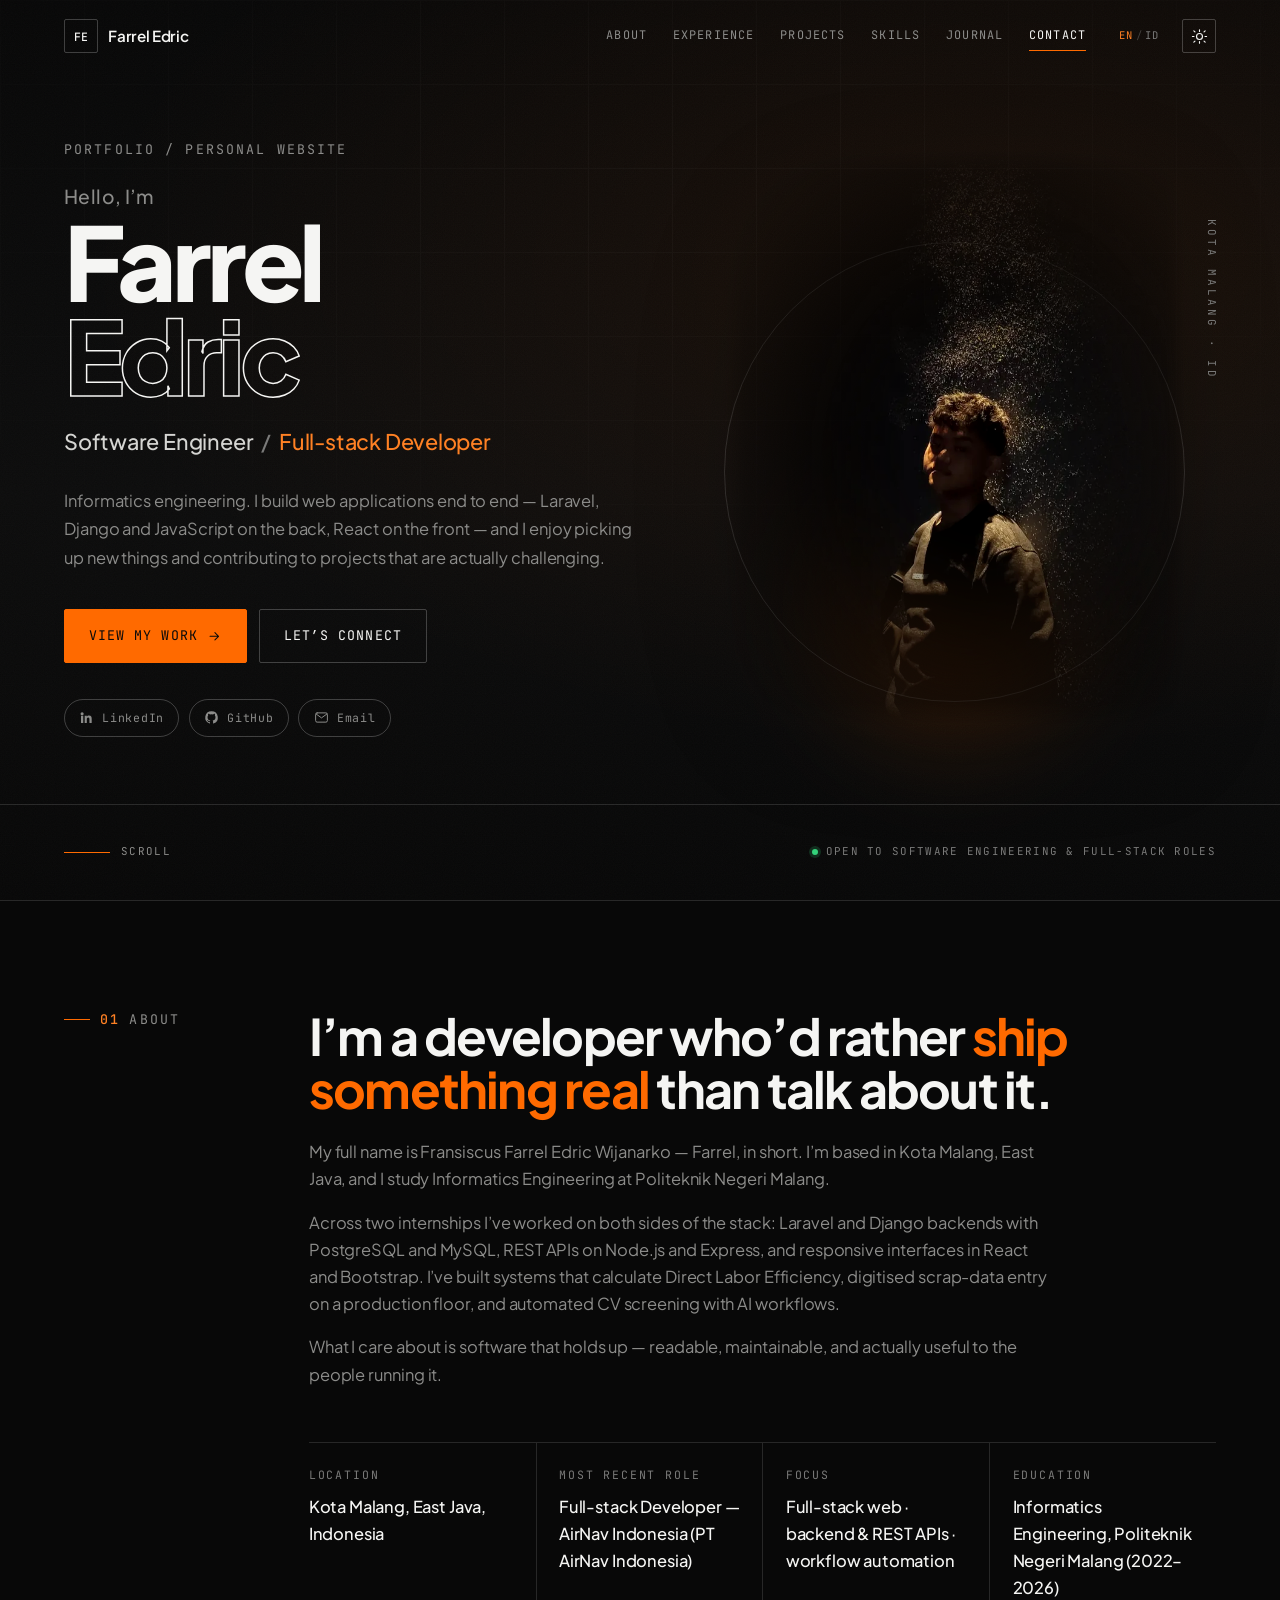
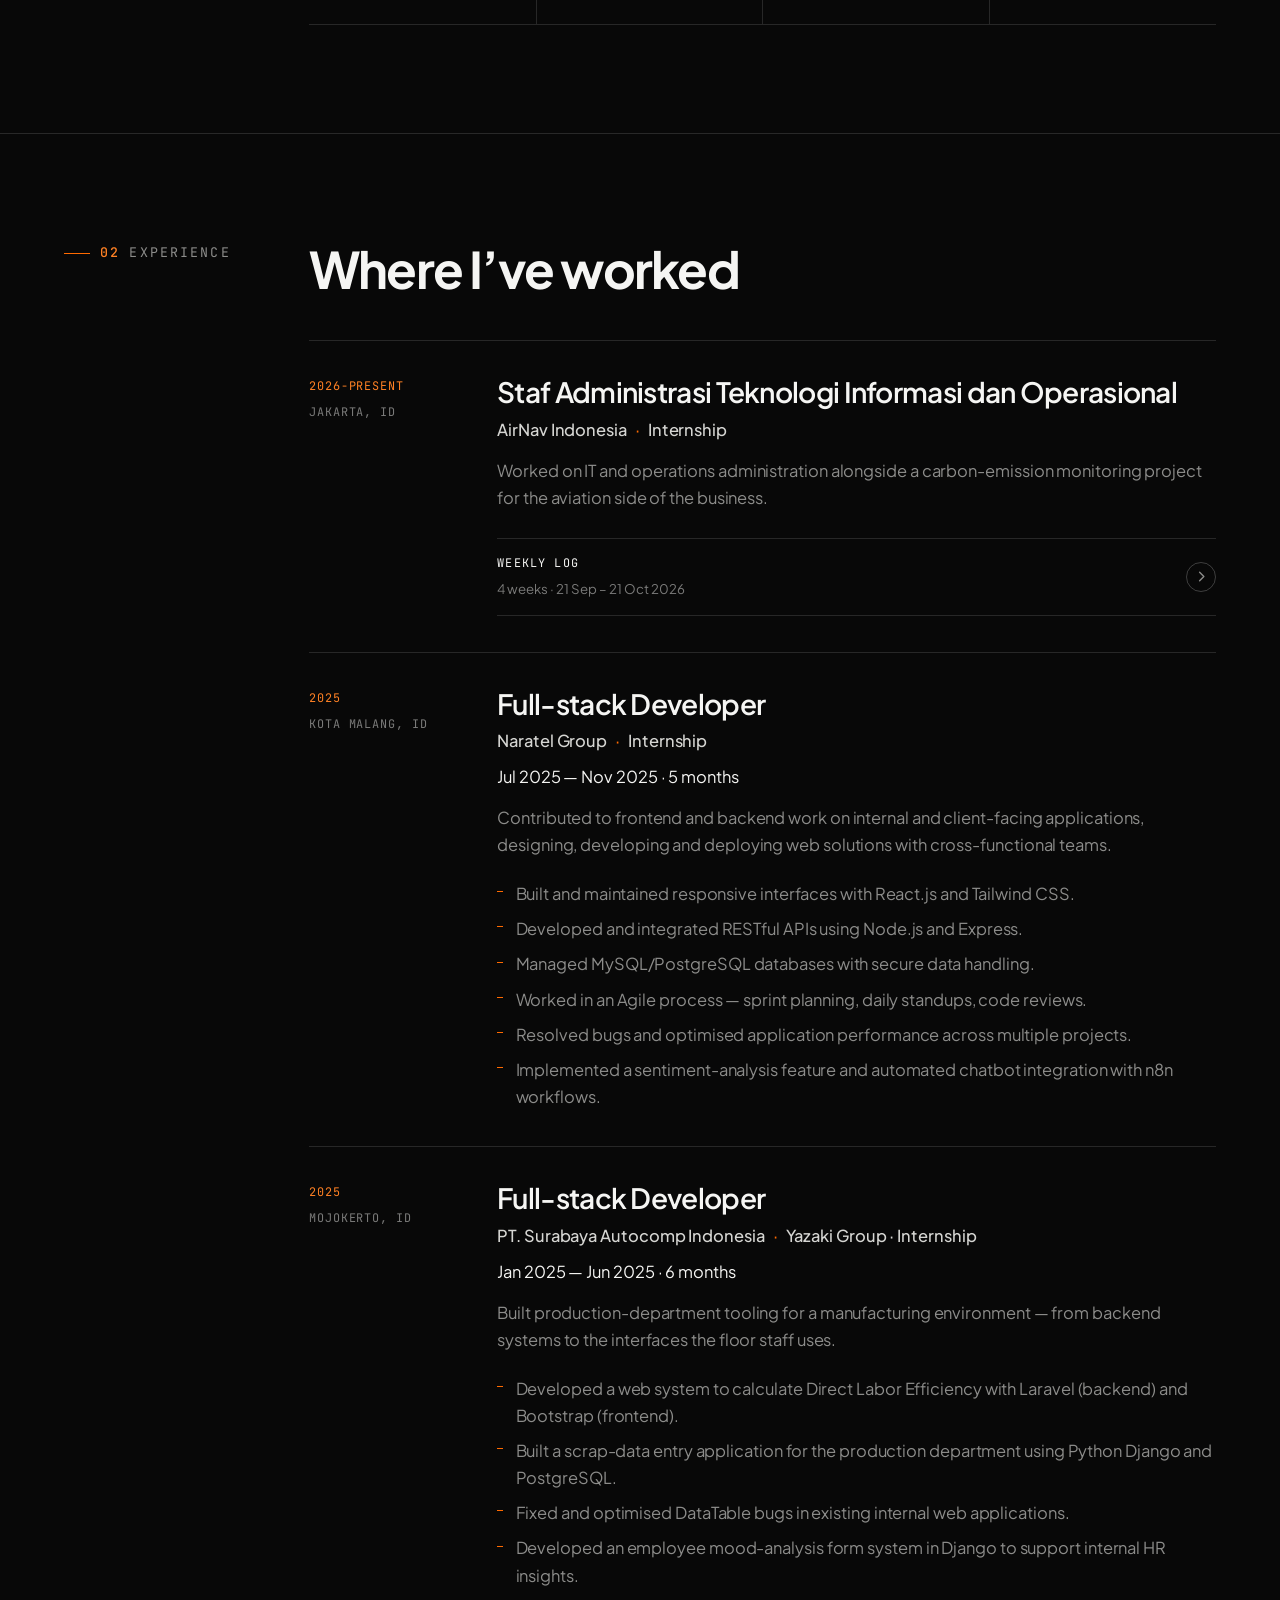
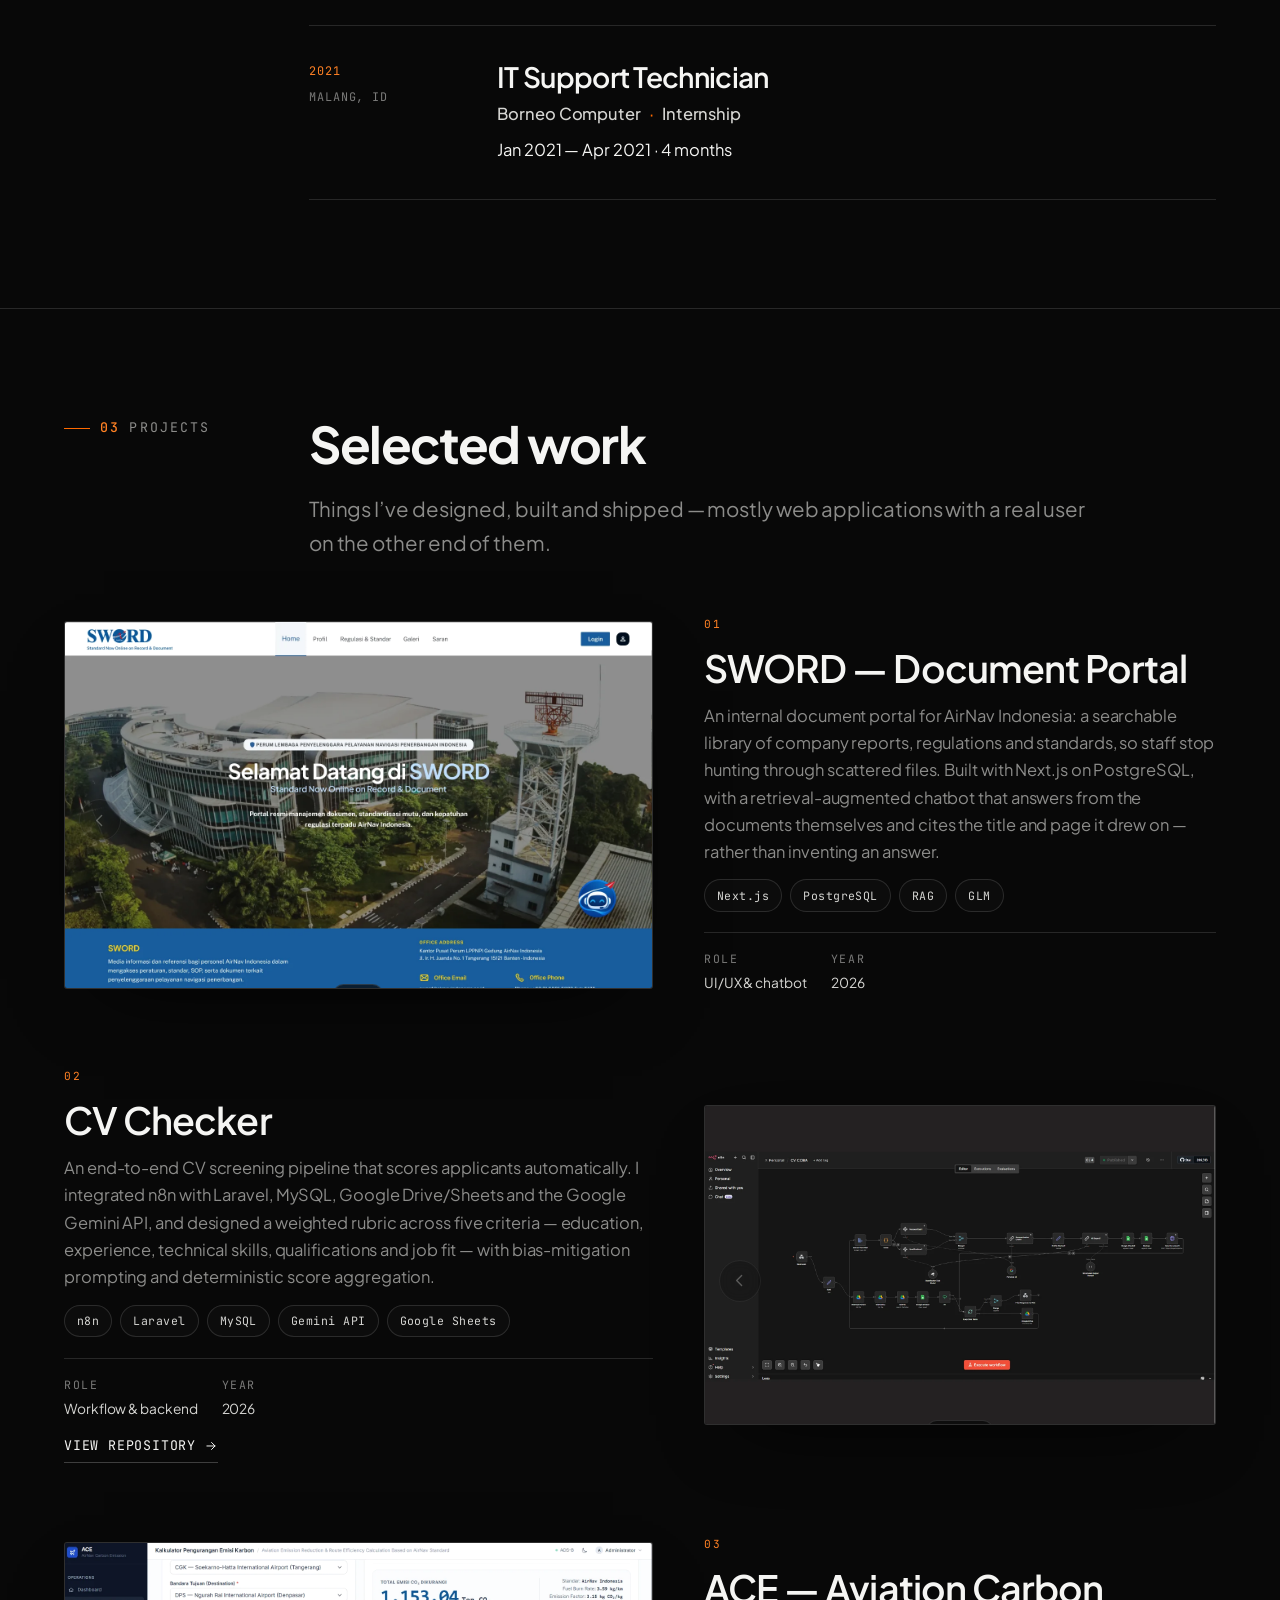
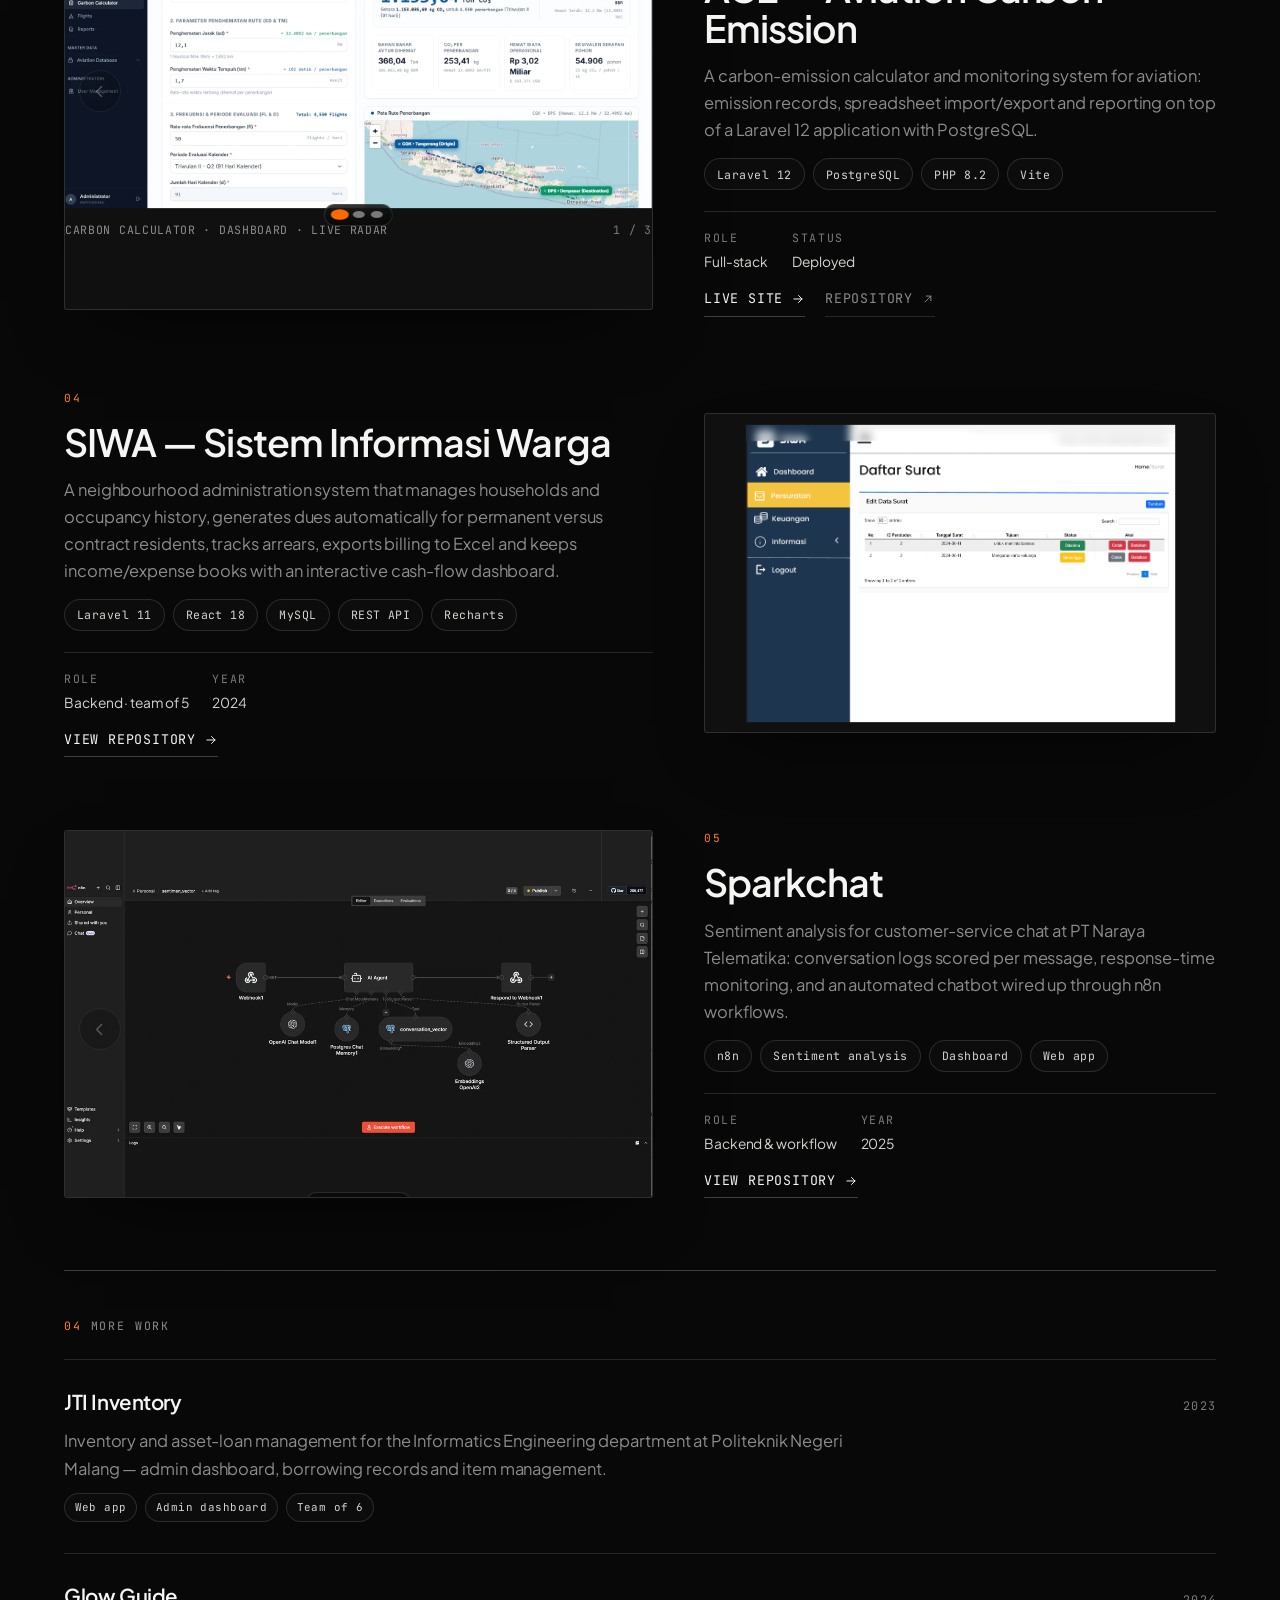
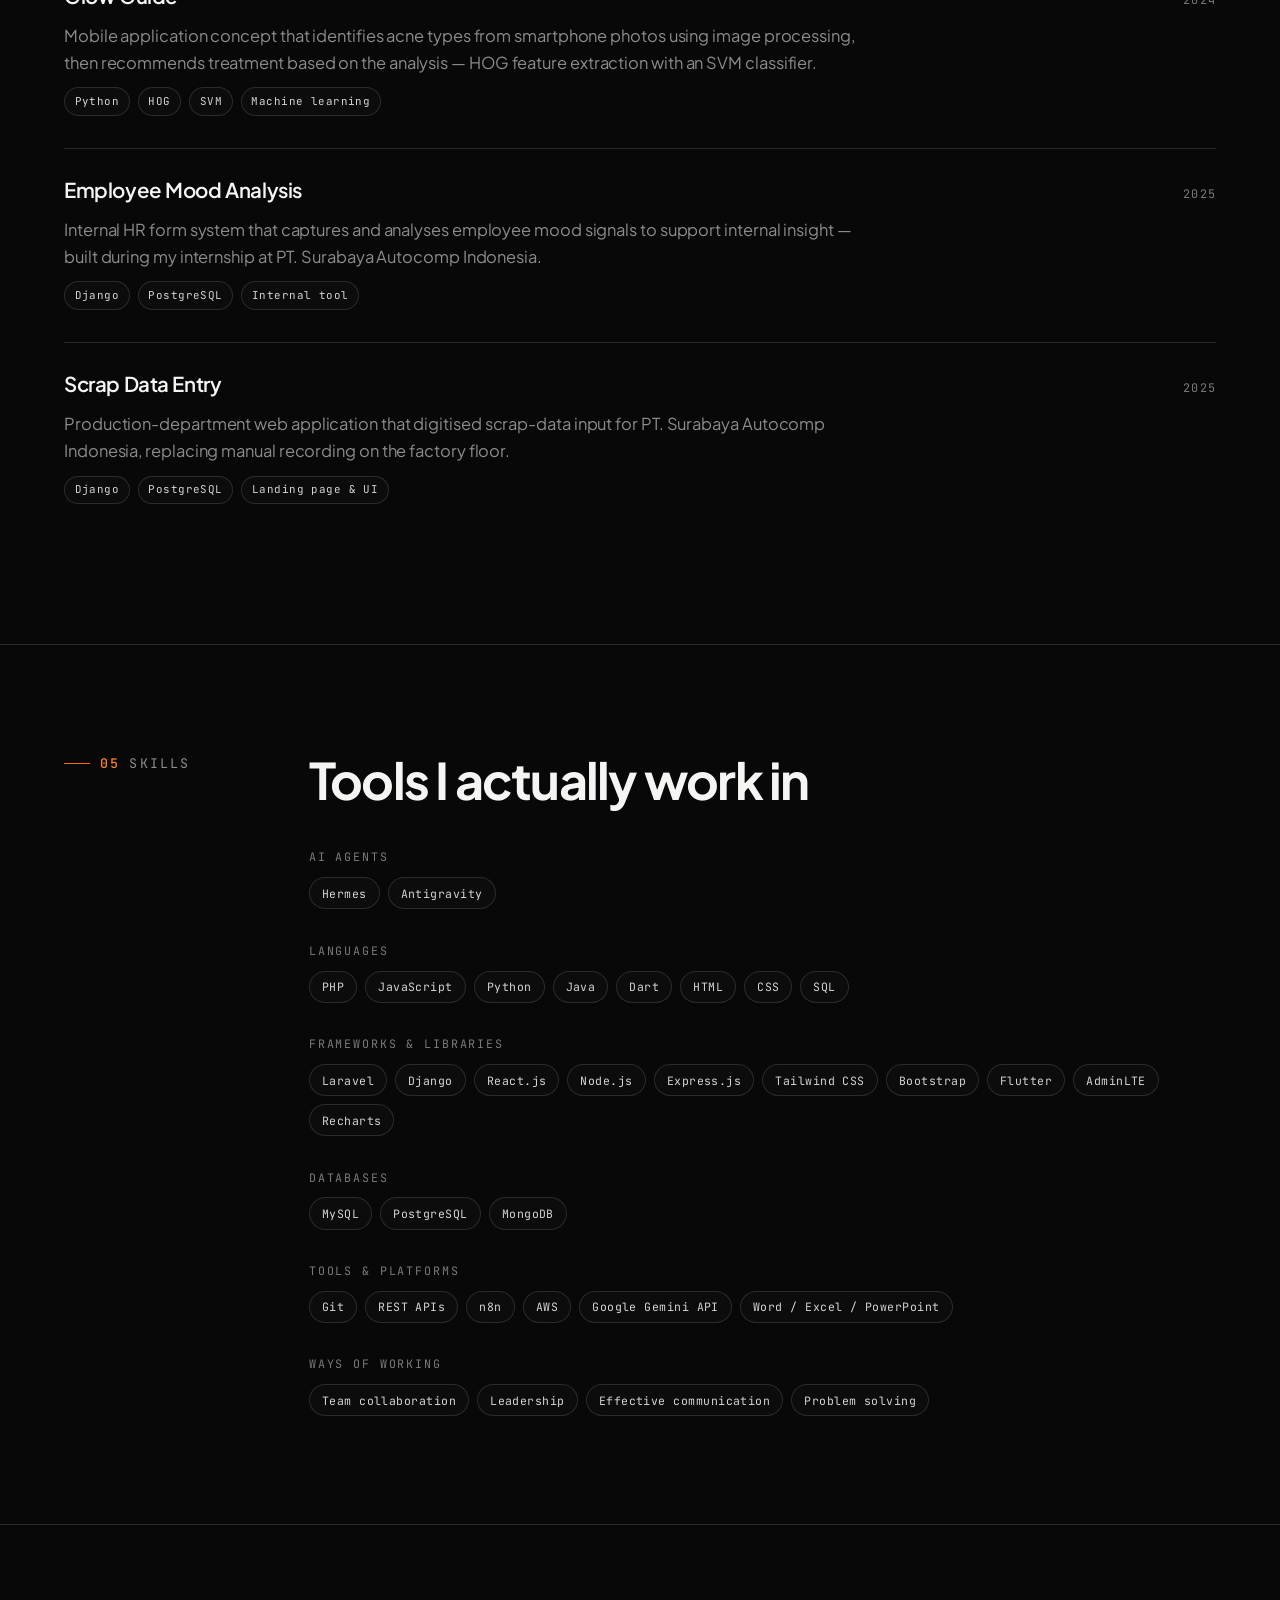
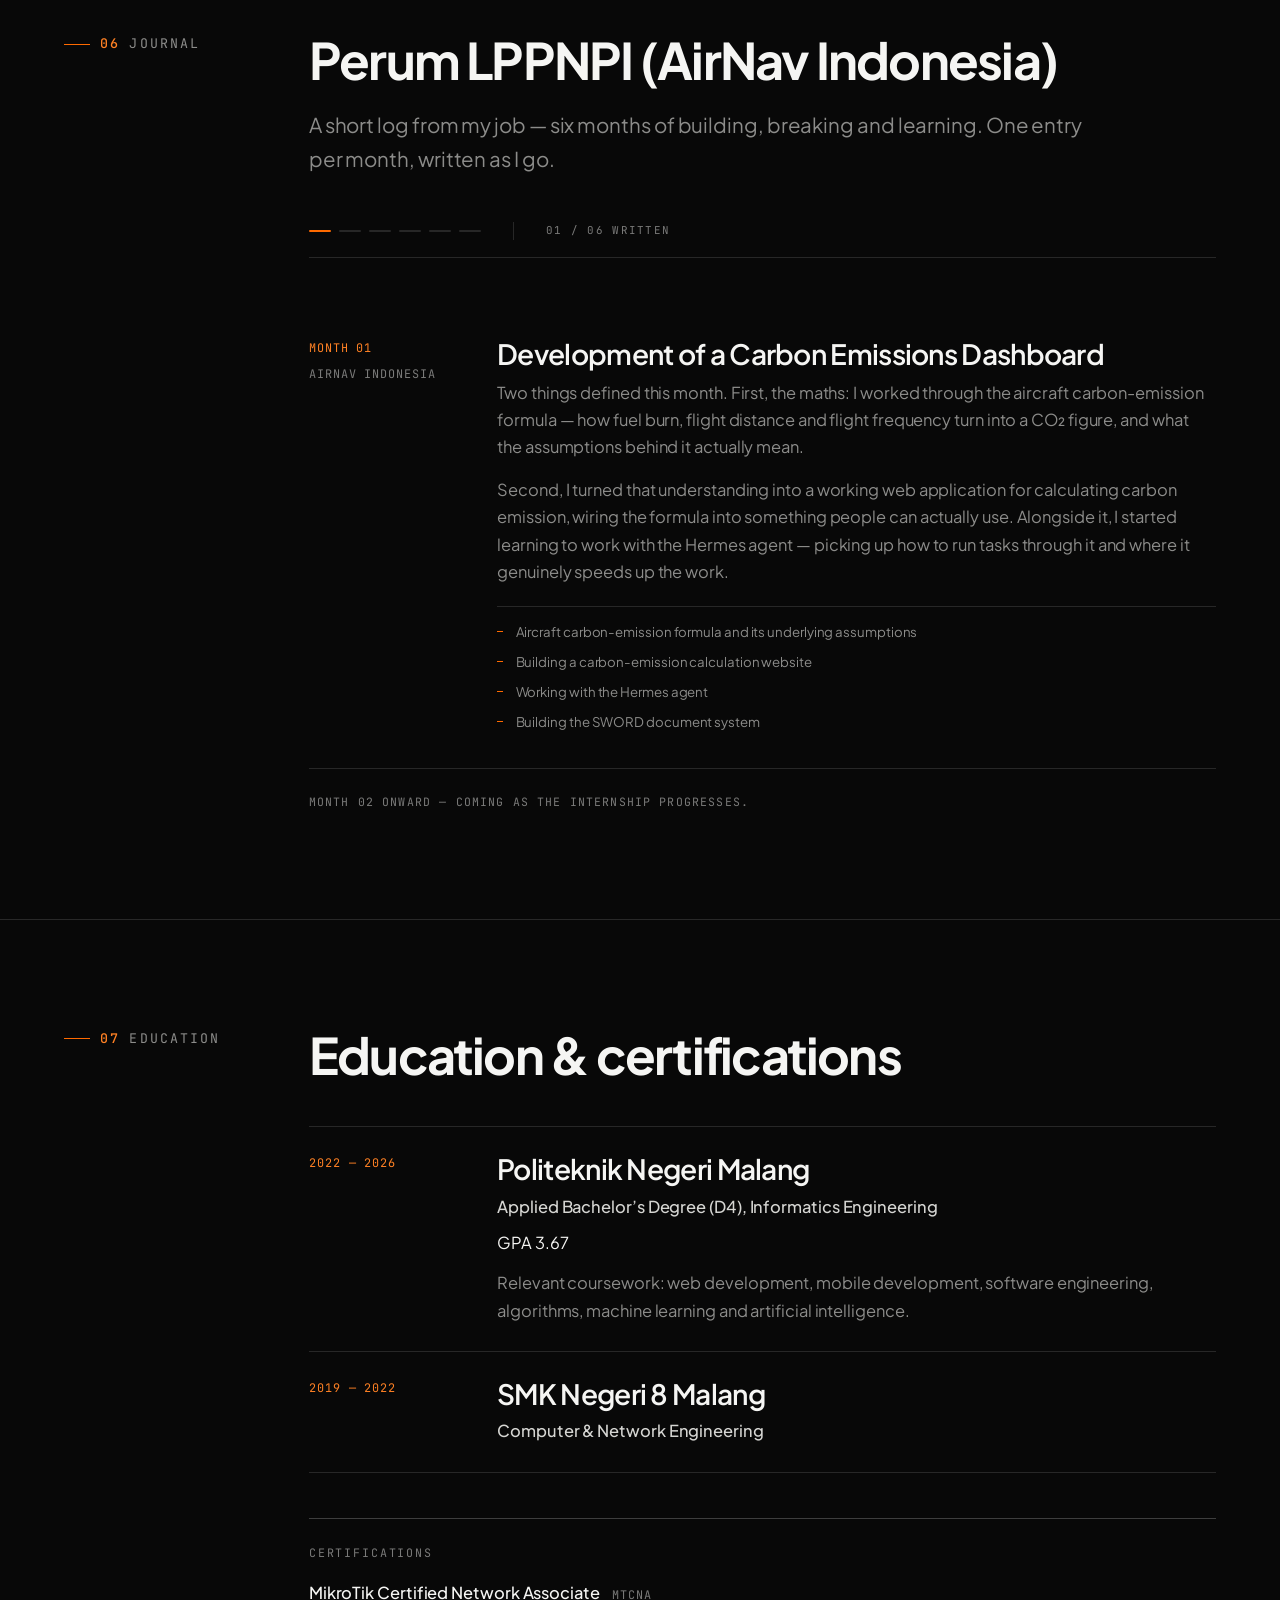
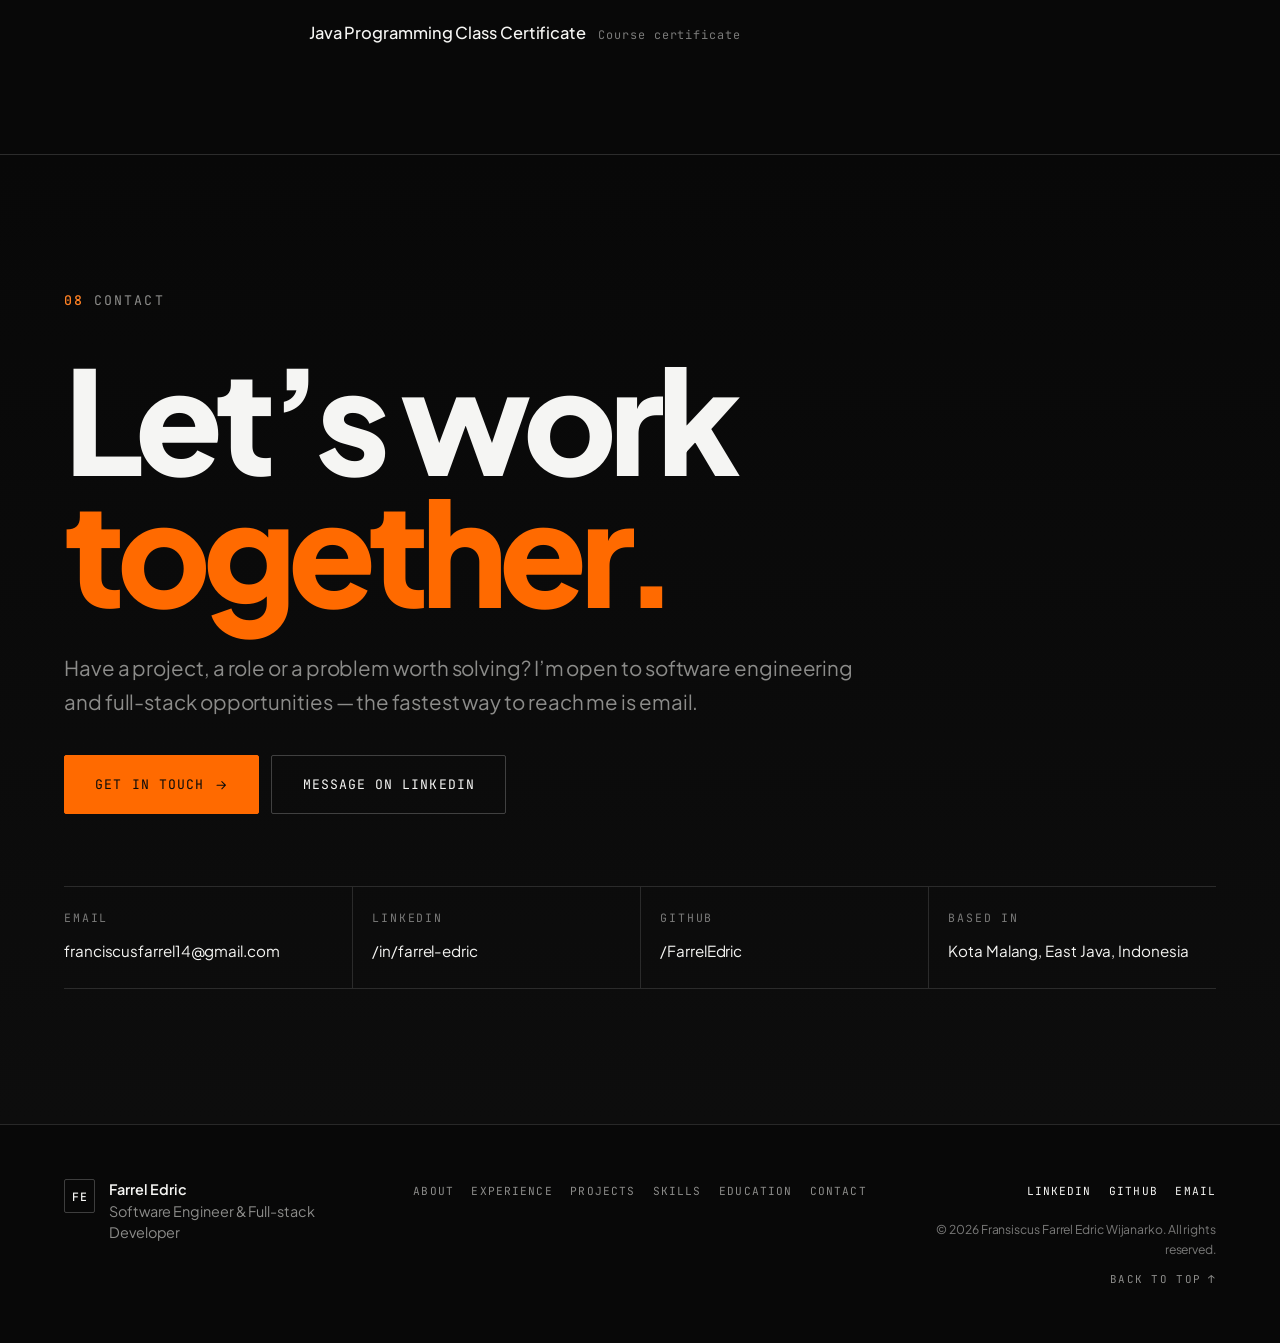
==== commit 974b1d5f: "Journal: tambah butir SWORD di daftar pelajaran Month 01" ====
--- a/index.html
+++ b/index.html
@@ -854,6 +854,7 @@
               <li>Aircraft carbon-emission formula and its underlying assumptions</li>
               <li>Building a carbon-emission calculation website</li>
               <li>Working with the Hermes agent</li>
+              <li>Building the SWORD document system</li>
             </ul>
 
           </div>
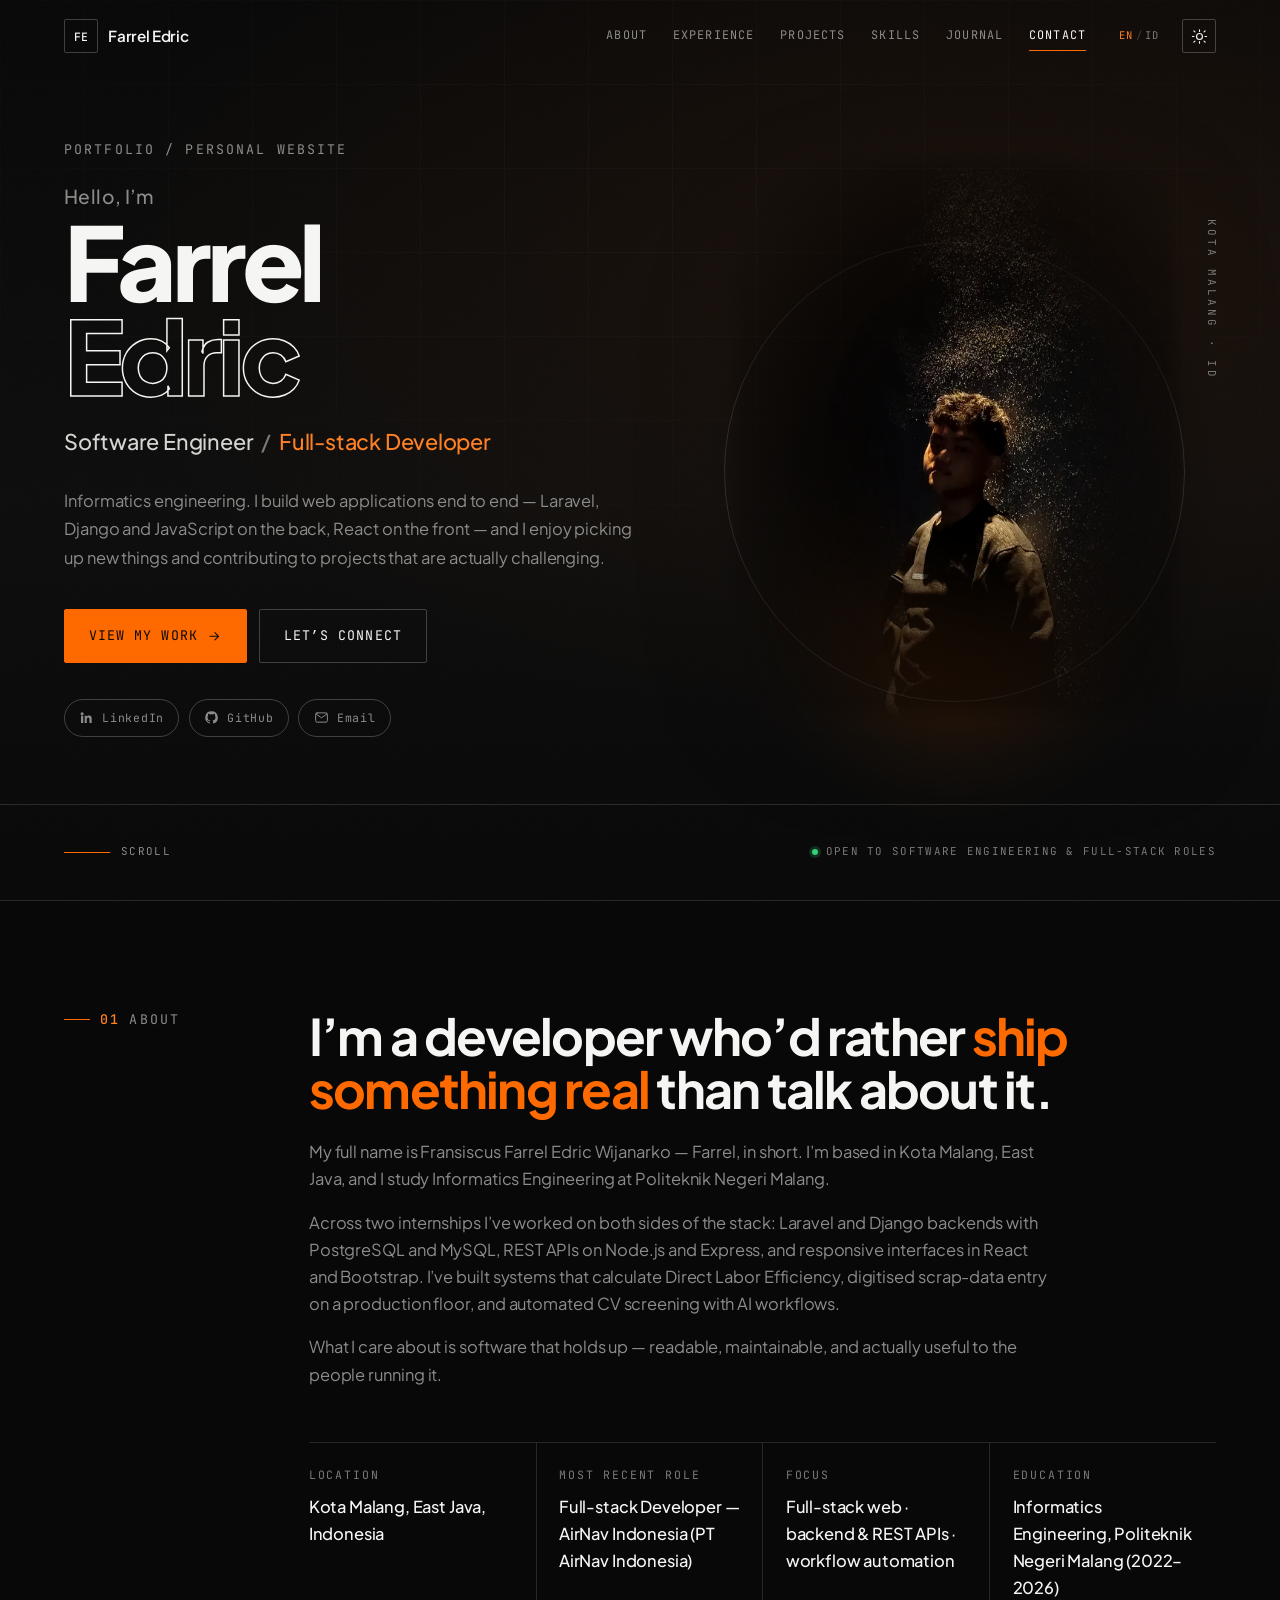
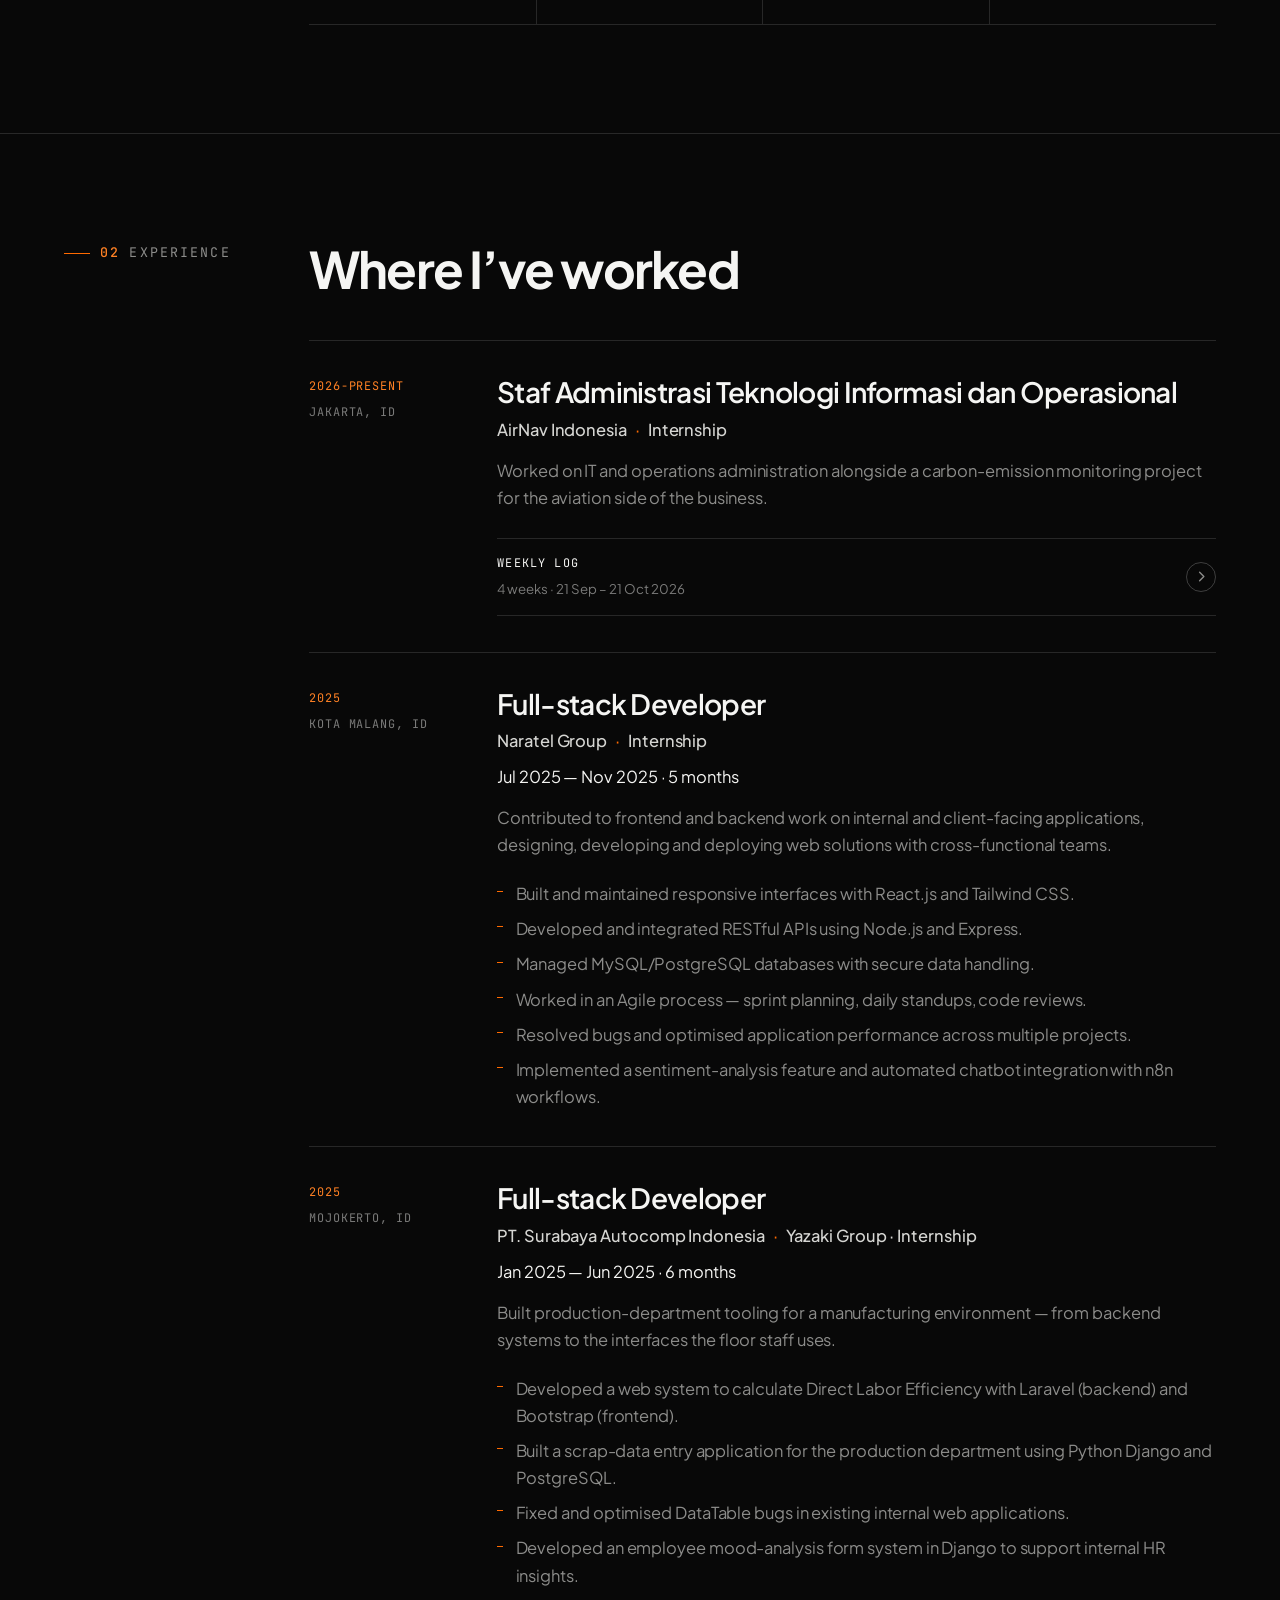
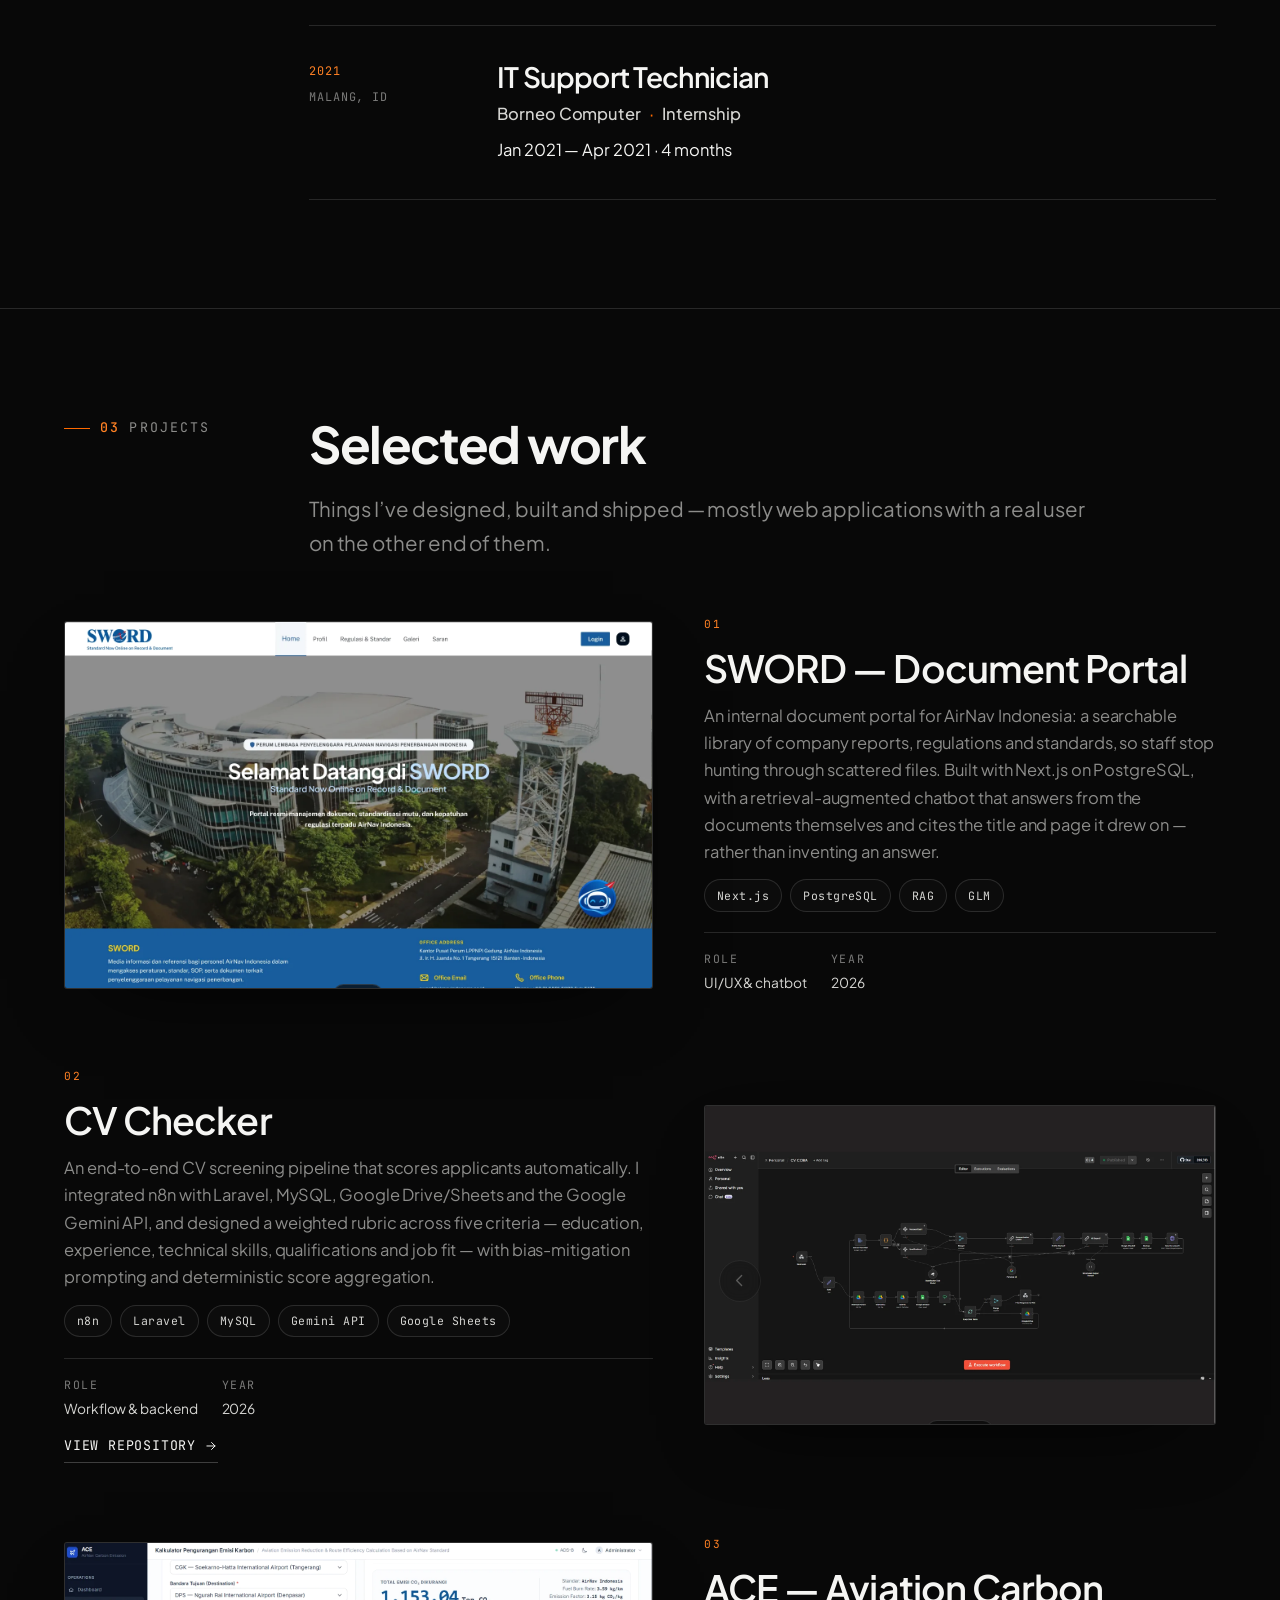
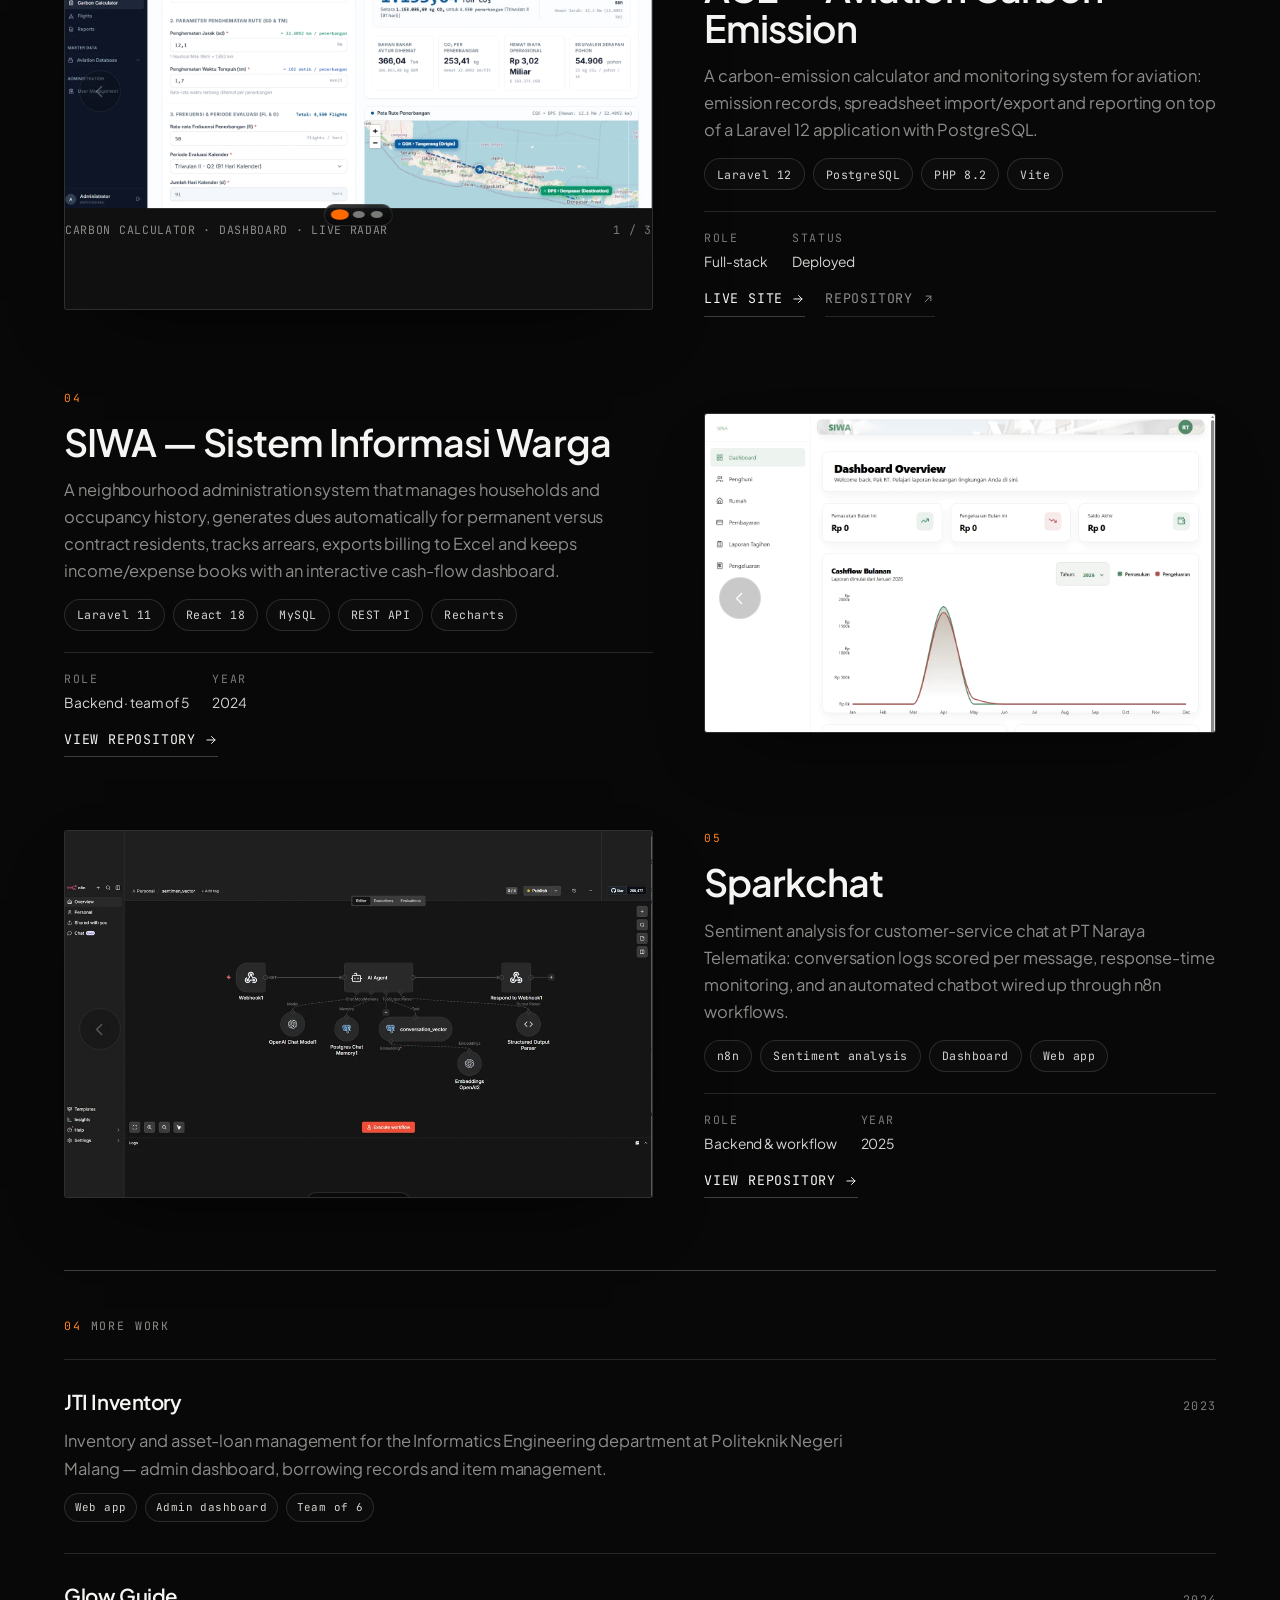
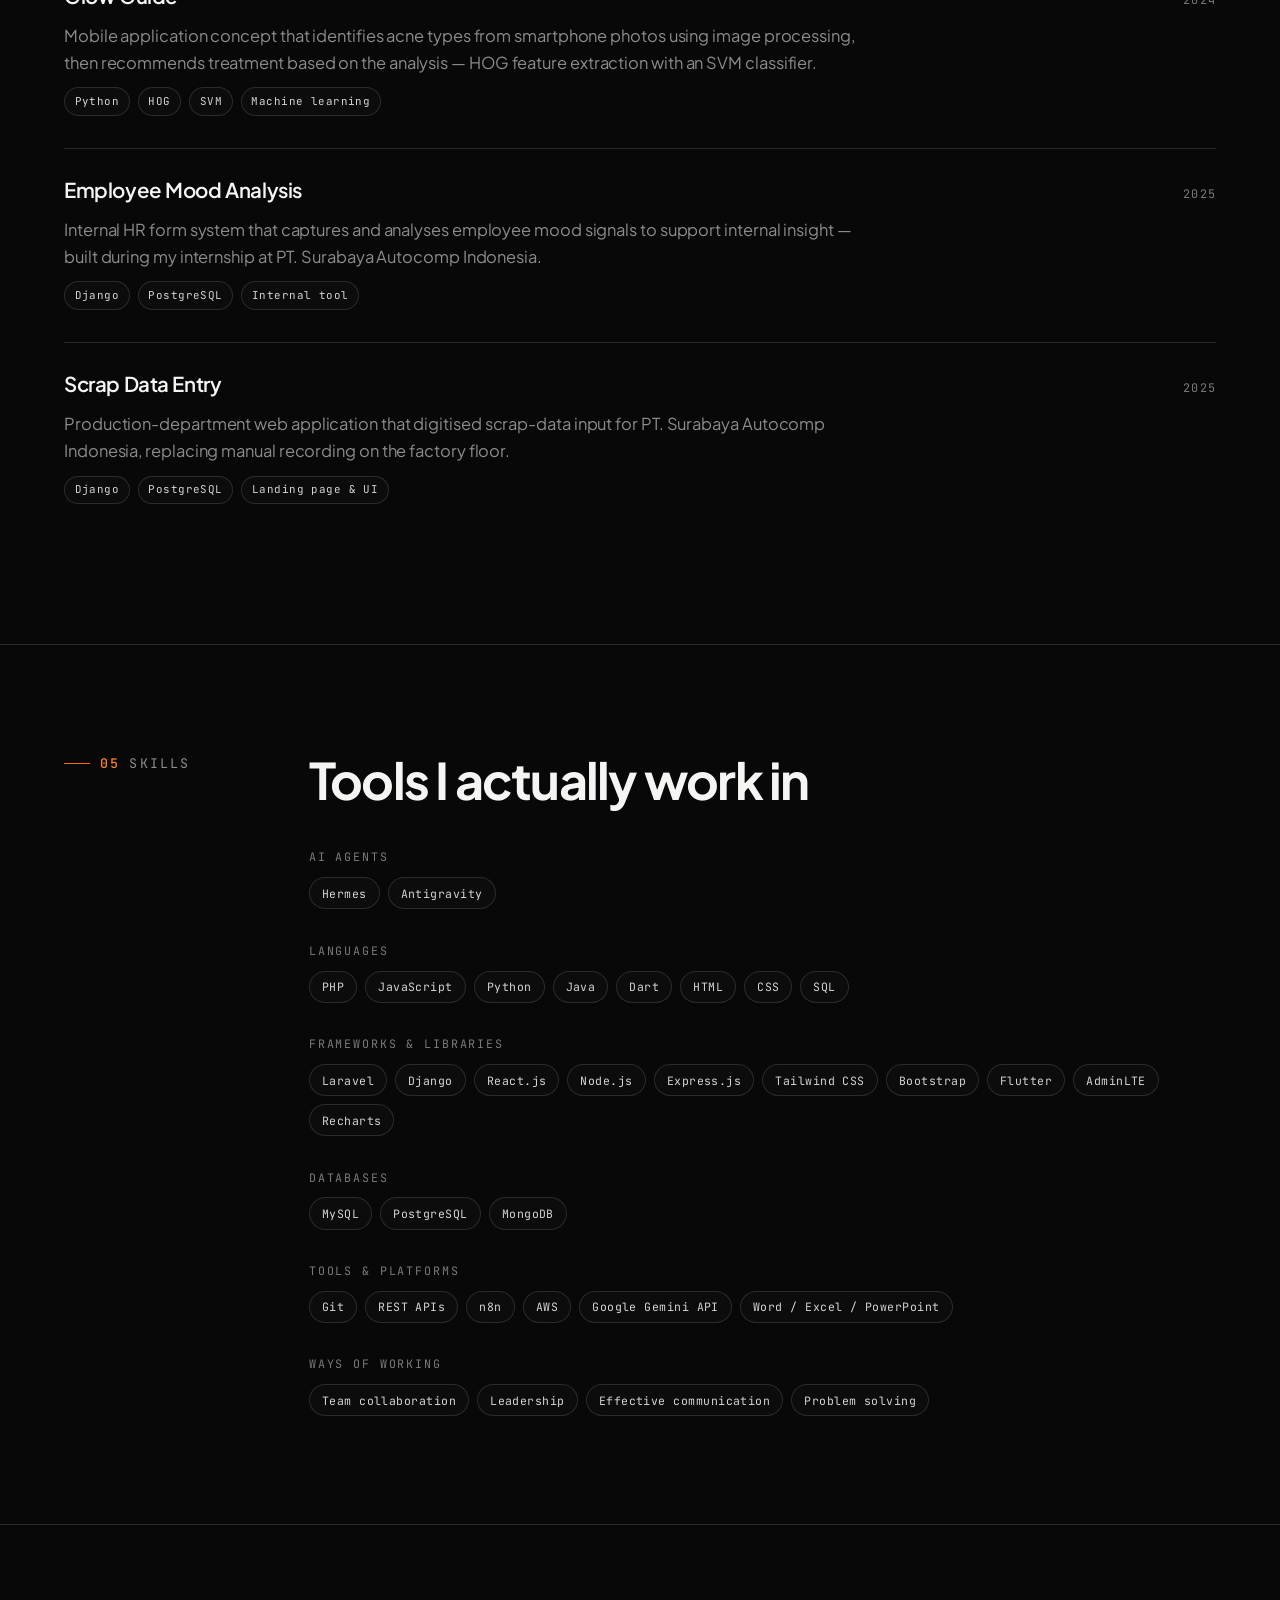
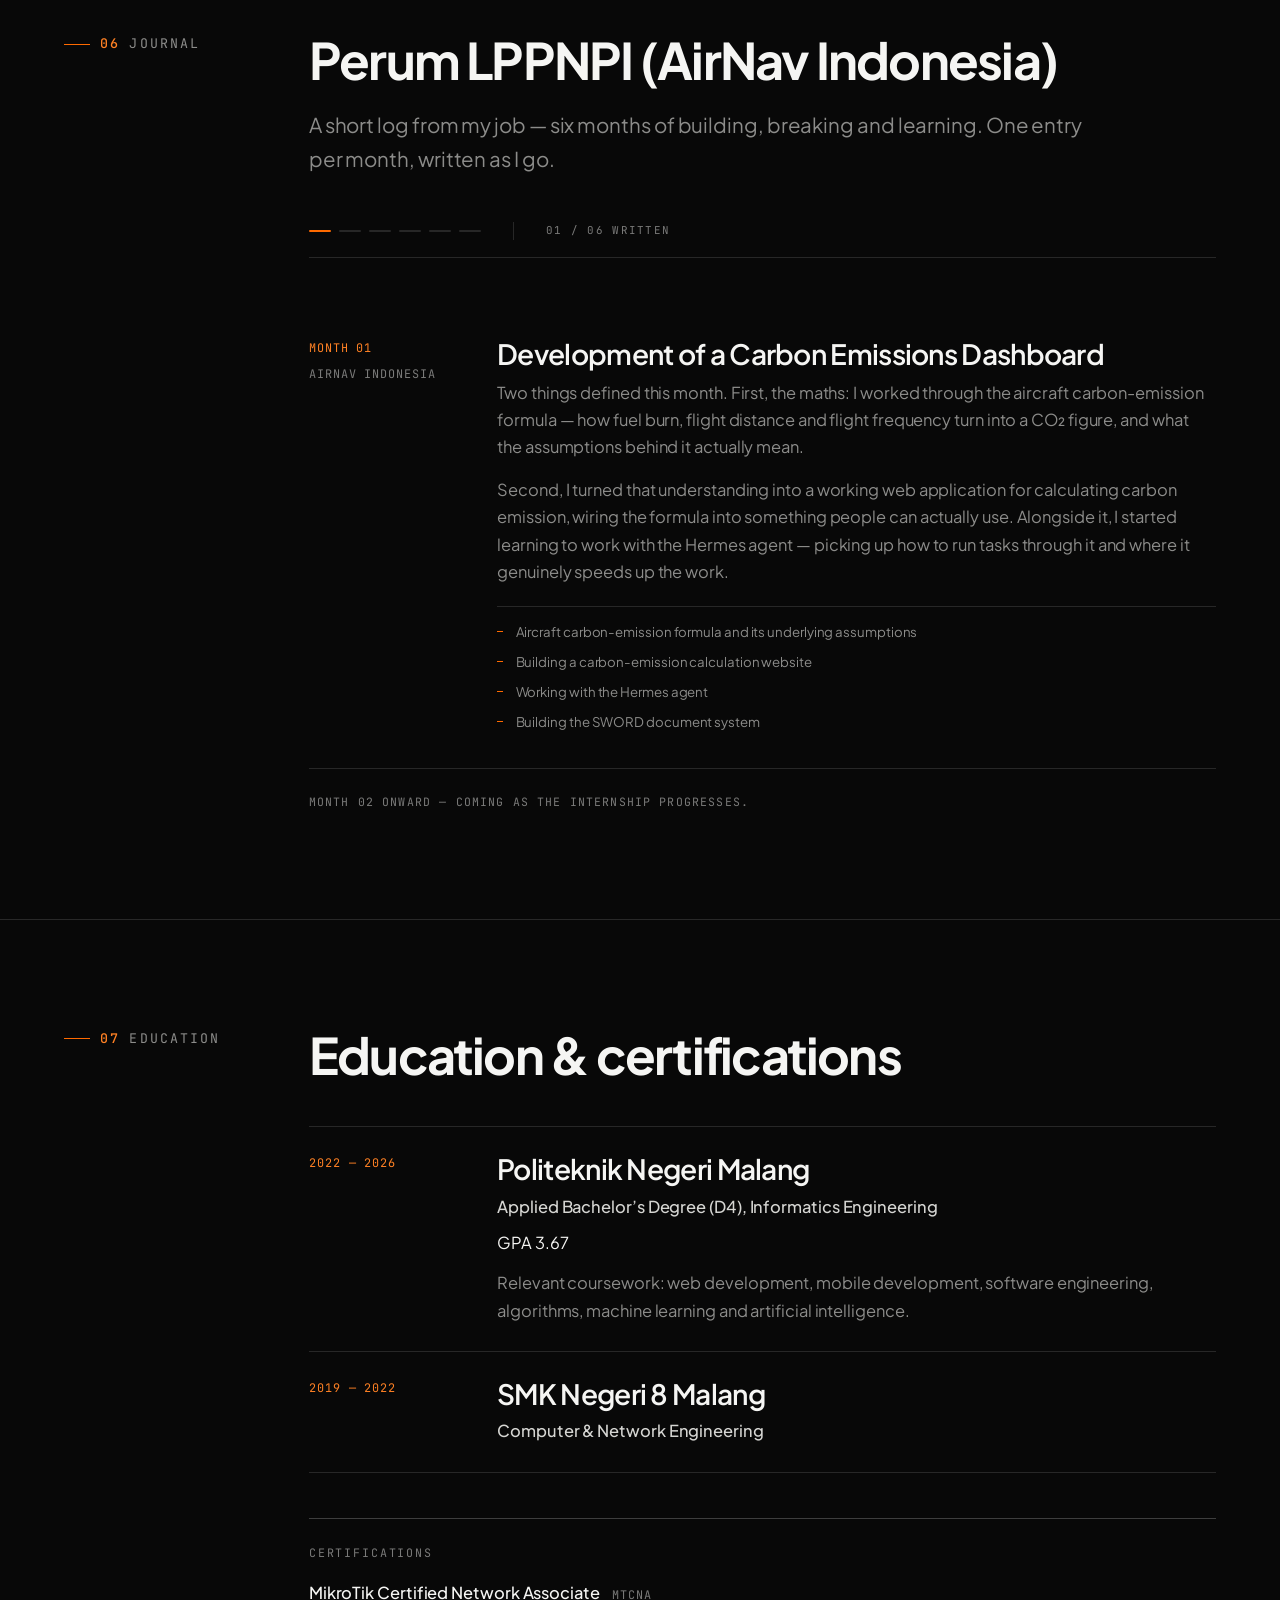
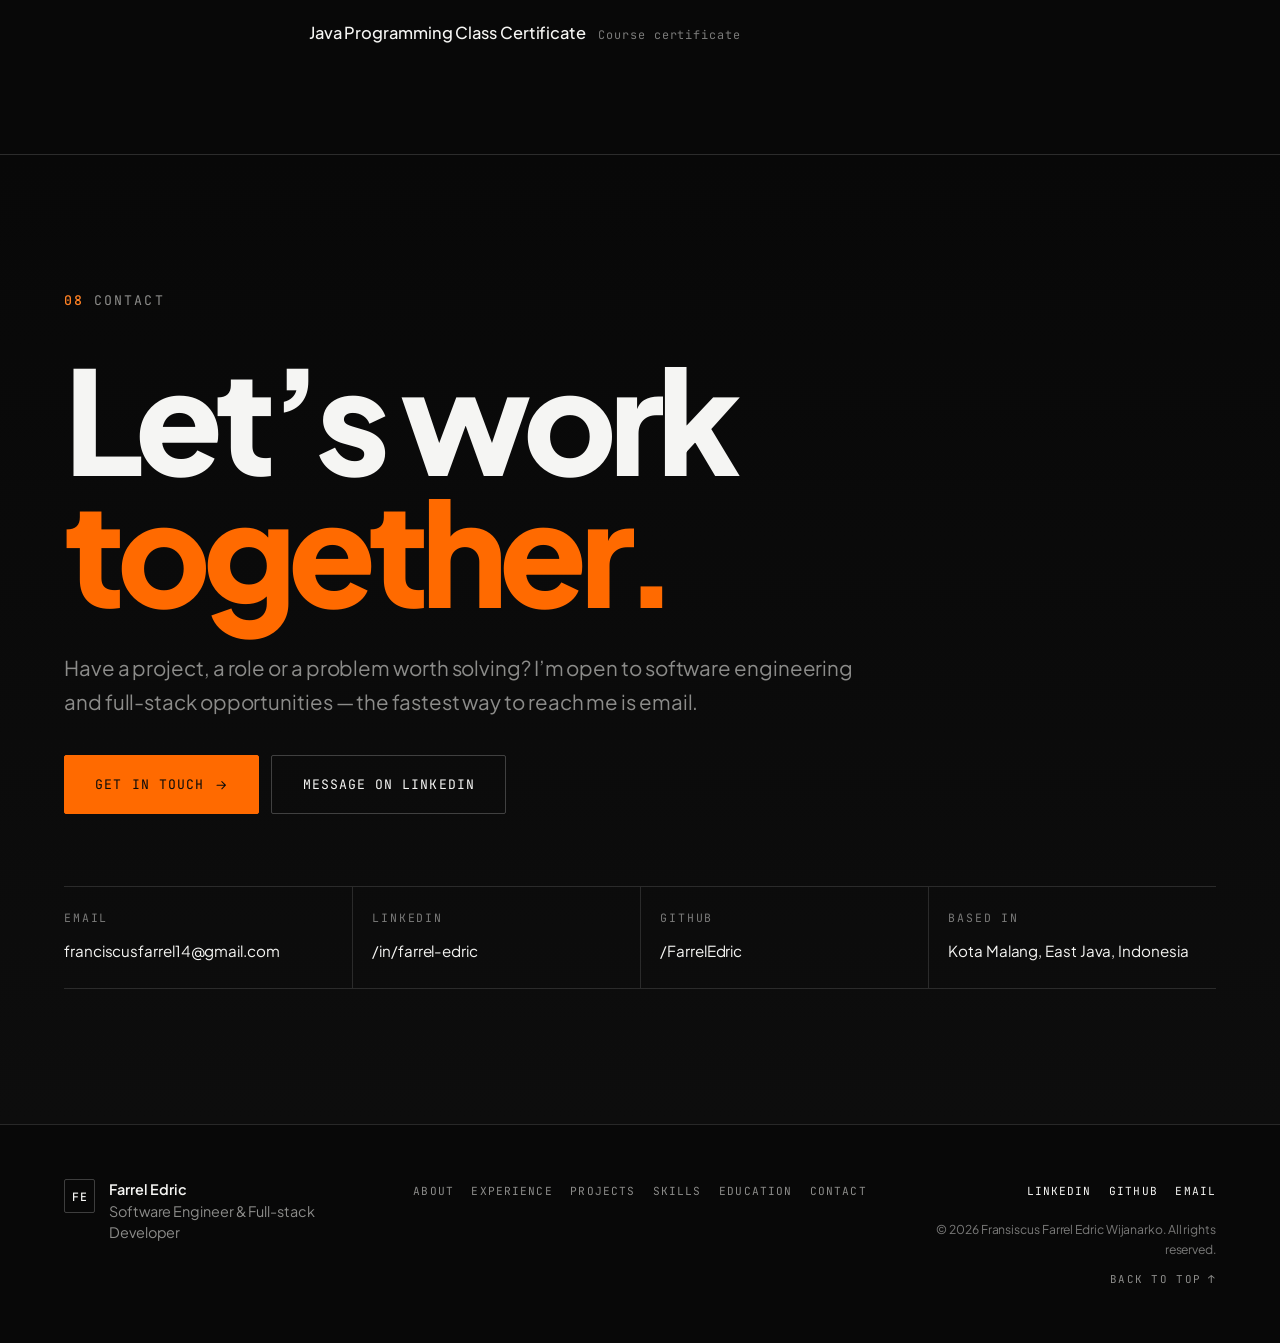
==== commit dfb9edbf: "SIWA: media jadi slider enam fitur Mengganti satu tangkapan layar dengan enam gambar fitur asli dari" ====
--- a/index.html
+++ b/index.html
@@ -139,7 +139,7 @@
       <p class="eyebrow hero__eyebrow">Portfolio / Personal Website</p>
 
       <h1 class="hero__name">
-        <span class="hero__greeting">Hello, I&rsquo;m</span>
+        <span class="hero__greeting">Hello, I&rsquo;m</span> 
         <span class="hero__line">Farrel</span>
         <span class="hero__line hero__line--outline">Edric</span>
       </h1>
@@ -587,9 +587,73 @@
     </article>
 
     <article class="project project--flip reveal">
-      <a class="project__media" href="https://github.com/FarrelEdric/SIWA-FINAL" target="_blank" rel="noopener noreferrer" tabindex="-1" aria-hidden="true">
-        <img src="assets/projects/siwa.png" alt="" loading="lazy" decoding="async">
-      </a>
+      <div class="project__media project__media--slider">
+        <div class="ace-slider" data-slider>
+          <div class="ace-slider__viewport">
+            <figure class="ace-slider__slide">
+              <picture>
+                <source type="image/webp" srcset="assets/projects/siwa/siwa-01-dashboard.webp">
+                <img draggable="false" src="assets/projects/siwa/siwa-01-dashboard.png" width="1440" height="900"
+                     alt="SIWA dashboard: summary cards for income, expenses and balance, with a monthly income-versus-expense chart"
+                     loading="lazy" decoding="async">
+              </picture>
+            </figure>
+            <figure class="ace-slider__slide">
+              <picture>
+                <source type="image/webp" srcset="assets/projects/siwa/siwa-02-residents.webp">
+                <img draggable="false" src="assets/projects/siwa/siwa-02-residents.png" width="1440" height="900"
+                     alt="Resident management table listing household members with status, contact details and actions. Personal data is blurred"
+                     loading="lazy" decoding="async">
+              </picture>
+            </figure>
+            <figure class="ace-slider__slide">
+              <picture>
+                <source type="image/webp" srcset="assets/projects/siwa/siwa-03-houses.webp">
+                <img draggable="false" src="assets/projects/siwa/siwa-03-houses.png" width="1440" height="900"
+                     alt="House management view: cards for each house showing its number, occupancy status and current resident. Personal data is blurred"
+                     loading="lazy" decoding="async">
+              </picture>
+            </figure>
+            <figure class="ace-slider__slide">
+              <picture>
+                <source type="image/webp" srcset="assets/projects/siwa/siwa-04-payments.webp">
+                <img draggable="false" src="assets/projects/siwa/siwa-04-payments.png" width="1440" height="900"
+                     alt="Payment records: dues payments per house with type, period and amount. Personal data is blurred"
+                     loading="lazy" decoding="async">
+              </picture>
+            </figure>
+            <figure class="ace-slider__slide">
+              <picture>
+                <source type="image/webp" srcset="assets/projects/siwa/siwa-05-billing.webp">
+                <img draggable="false" src="assets/projects/siwa/siwa-05-billing.png" width="1440" height="900"
+                     alt="Billing summary: what each house owes for security and cleaning fees, with totals. Personal data is blurred"
+                     loading="lazy" decoding="async">
+              </picture>
+            </figure>
+            <figure class="ace-slider__slide">
+              <picture>
+                <source type="image/webp" srcset="assets/projects/siwa/siwa-06-expenses.webp">
+                <img draggable="false" src="assets/projects/siwa/siwa-06-expenses.png" width="1440" height="900"
+                     alt="Expense list: recorded neighbourhood expenses with category, date and amount"
+                     loading="lazy" decoding="async">
+              </picture>
+            </figure>
+          </div>
+
+          <button class="ace-slider__nav ace-slider__nav--prev" type="button" aria-label="Previous screenshot">
+            <svg viewBox="0 0 24 24" fill="none" stroke="currentColor" stroke-width="1.9" stroke-linecap="round" stroke-linejoin="round" aria-hidden="true"><path d="M15 5l-7 7 7 7"/></svg>
+          </button>
+          <button class="ace-slider__nav ace-slider__nav--next" type="button" aria-label="Next screenshot">
+            <svg viewBox="0 0 24 24" fill="none" stroke="currentColor" stroke-width="1.9" stroke-linecap="round" stroke-linejoin="round" aria-hidden="true"><path d="M9 5l7 7-7 7"/></svg>
+          </button>
+          <div class="ace-slider__dots" role="tablist" aria-label="Choose screenshot"></div>
+
+          <p class="ace-slider__meta">
+            <span>Dashboard &middot; Residents &middot; Houses &middot; Payments &middot; Billing &middot; Expenses</span>
+            <span class="ace-slider__count" aria-live="polite"></span>
+          </p>
+        </div>
+      </div>
       <div class="project__info">
         <p class="project__idx">04</p>
         <h3 class="h3 h3--lg">SIWA &mdash; Sistem Informasi Warga</h3>
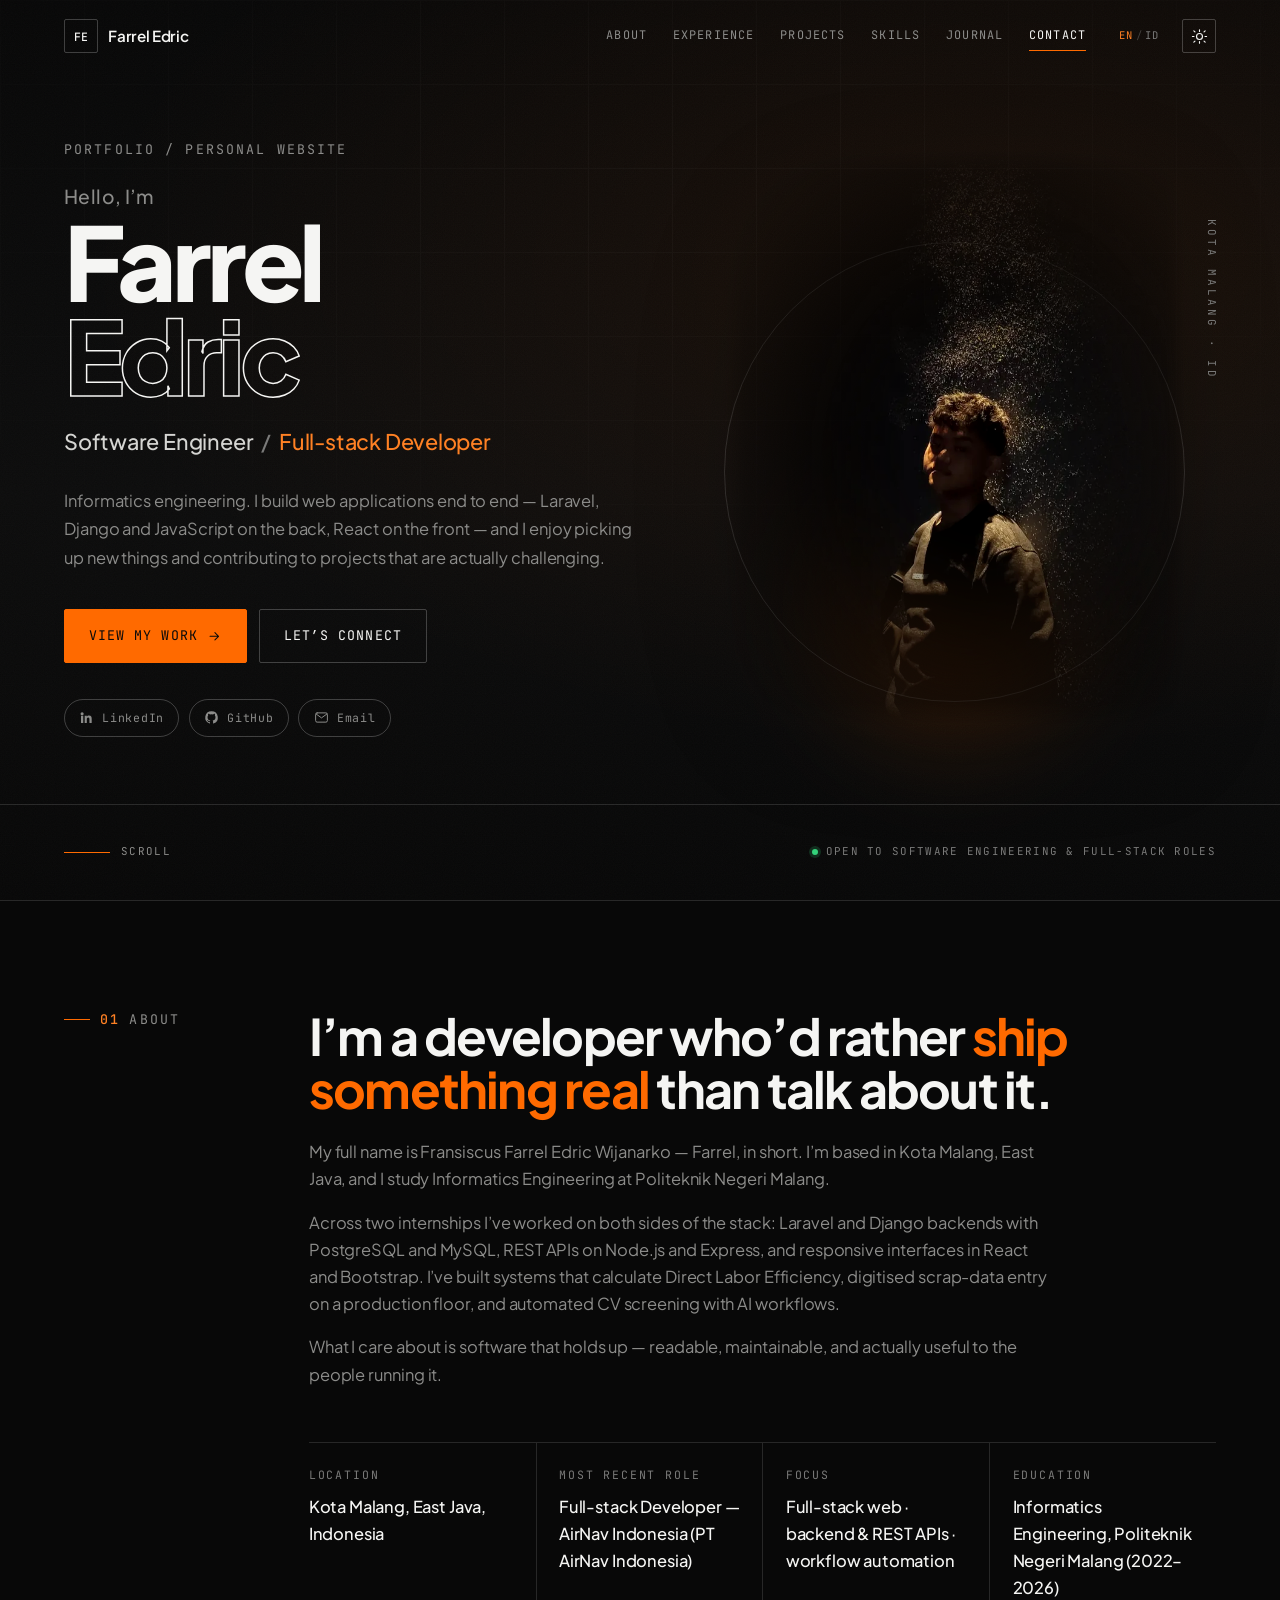
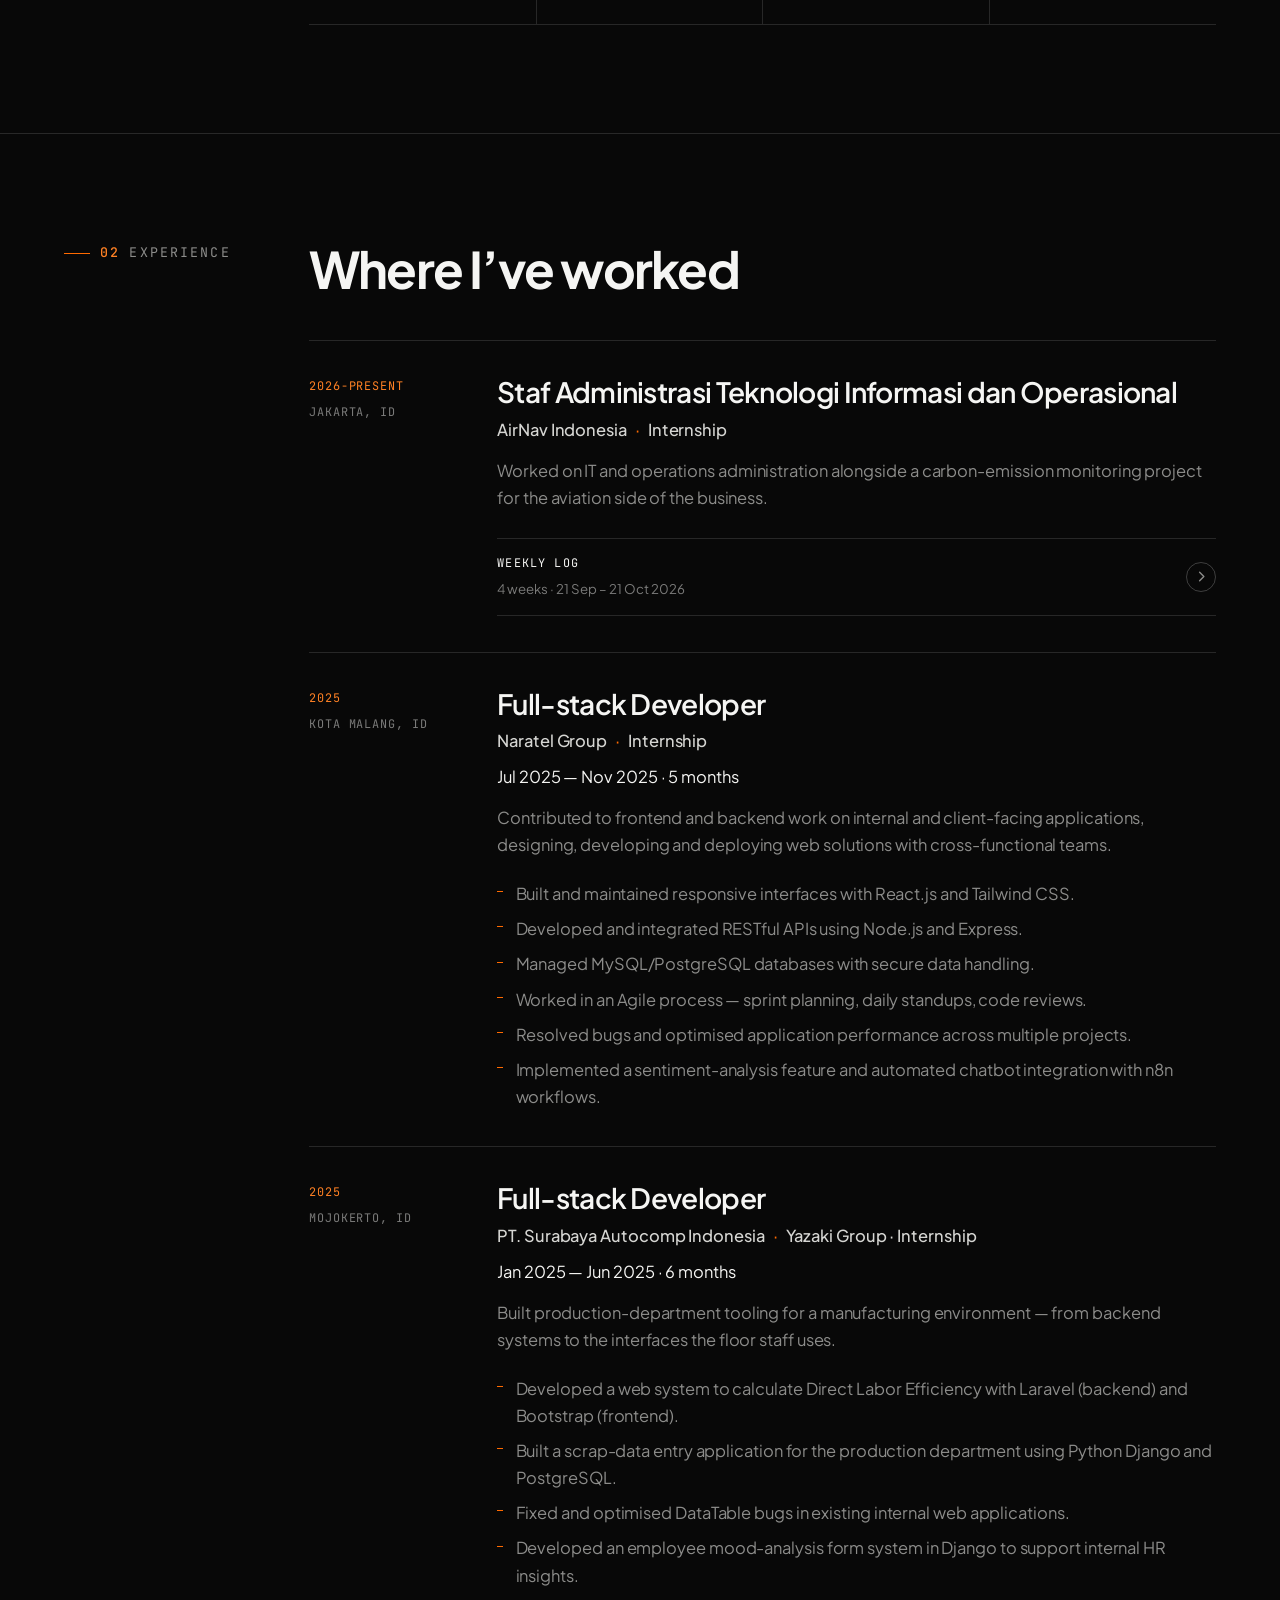
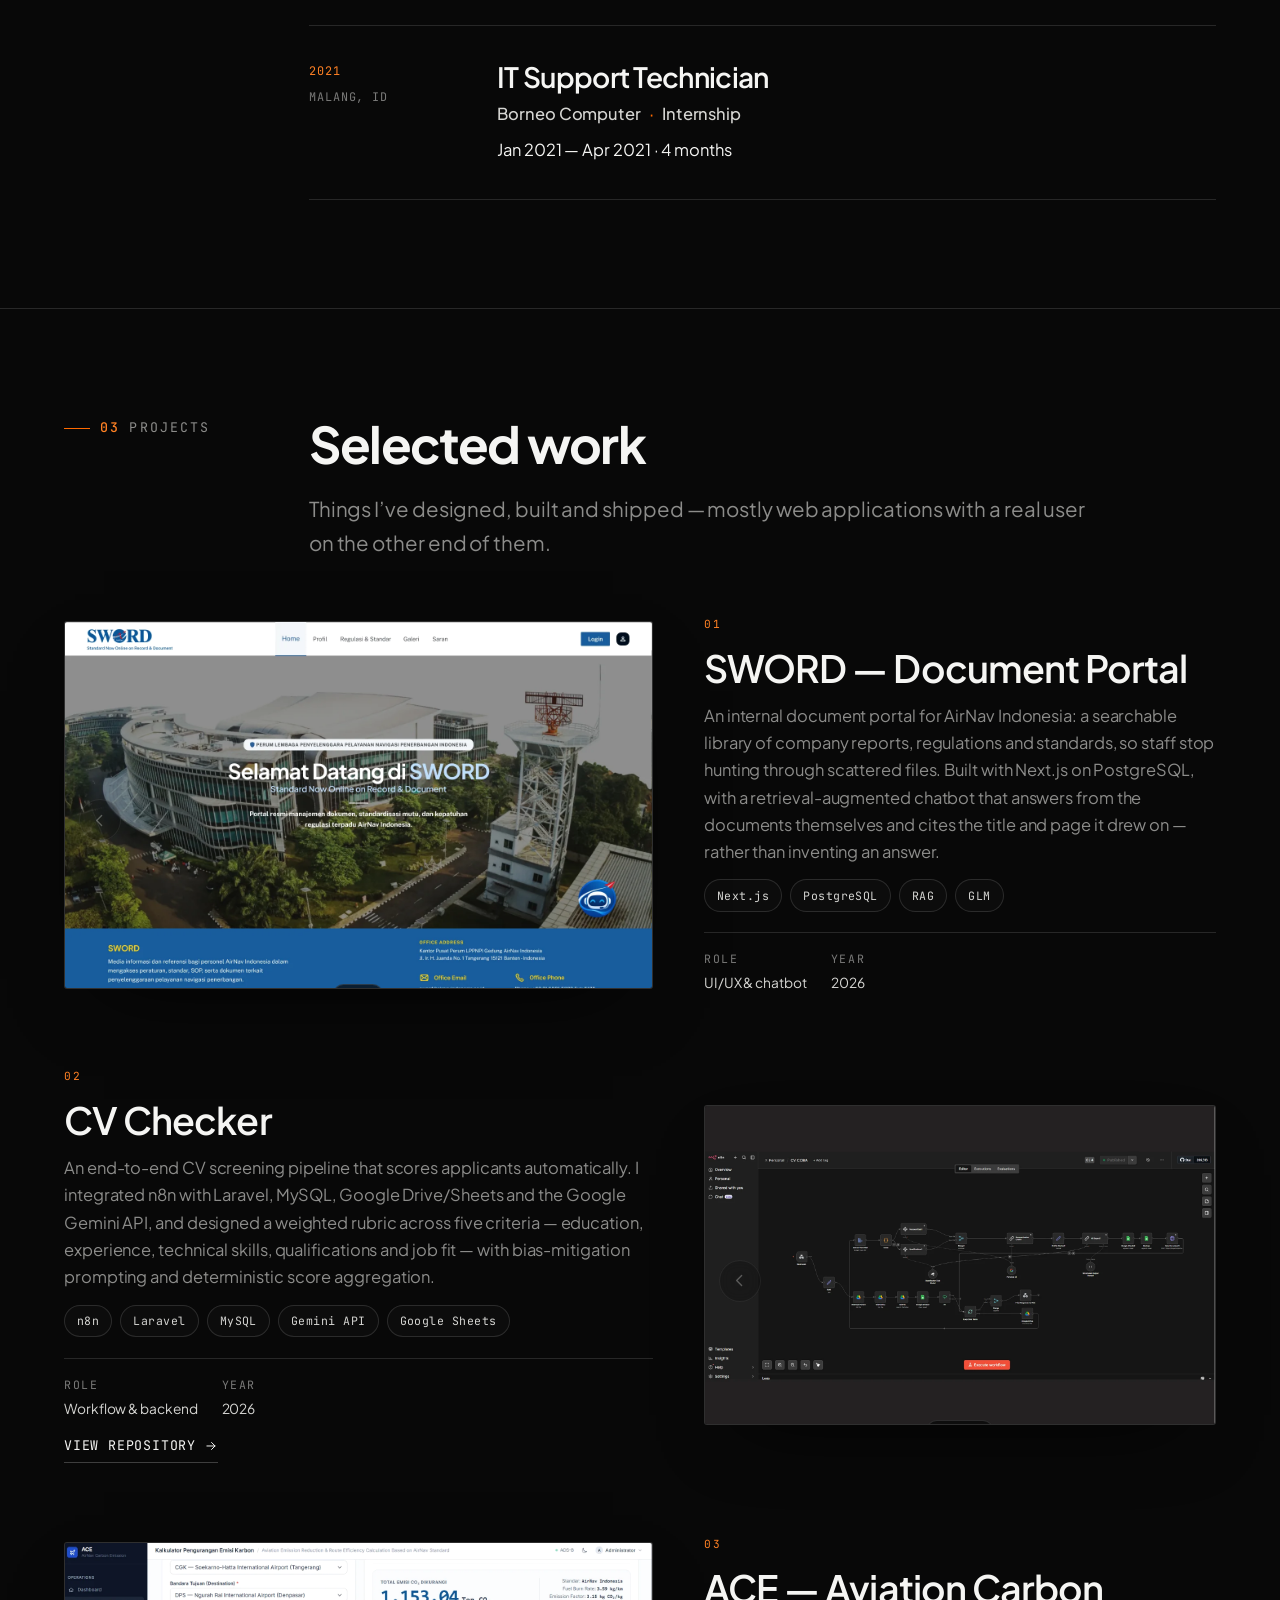
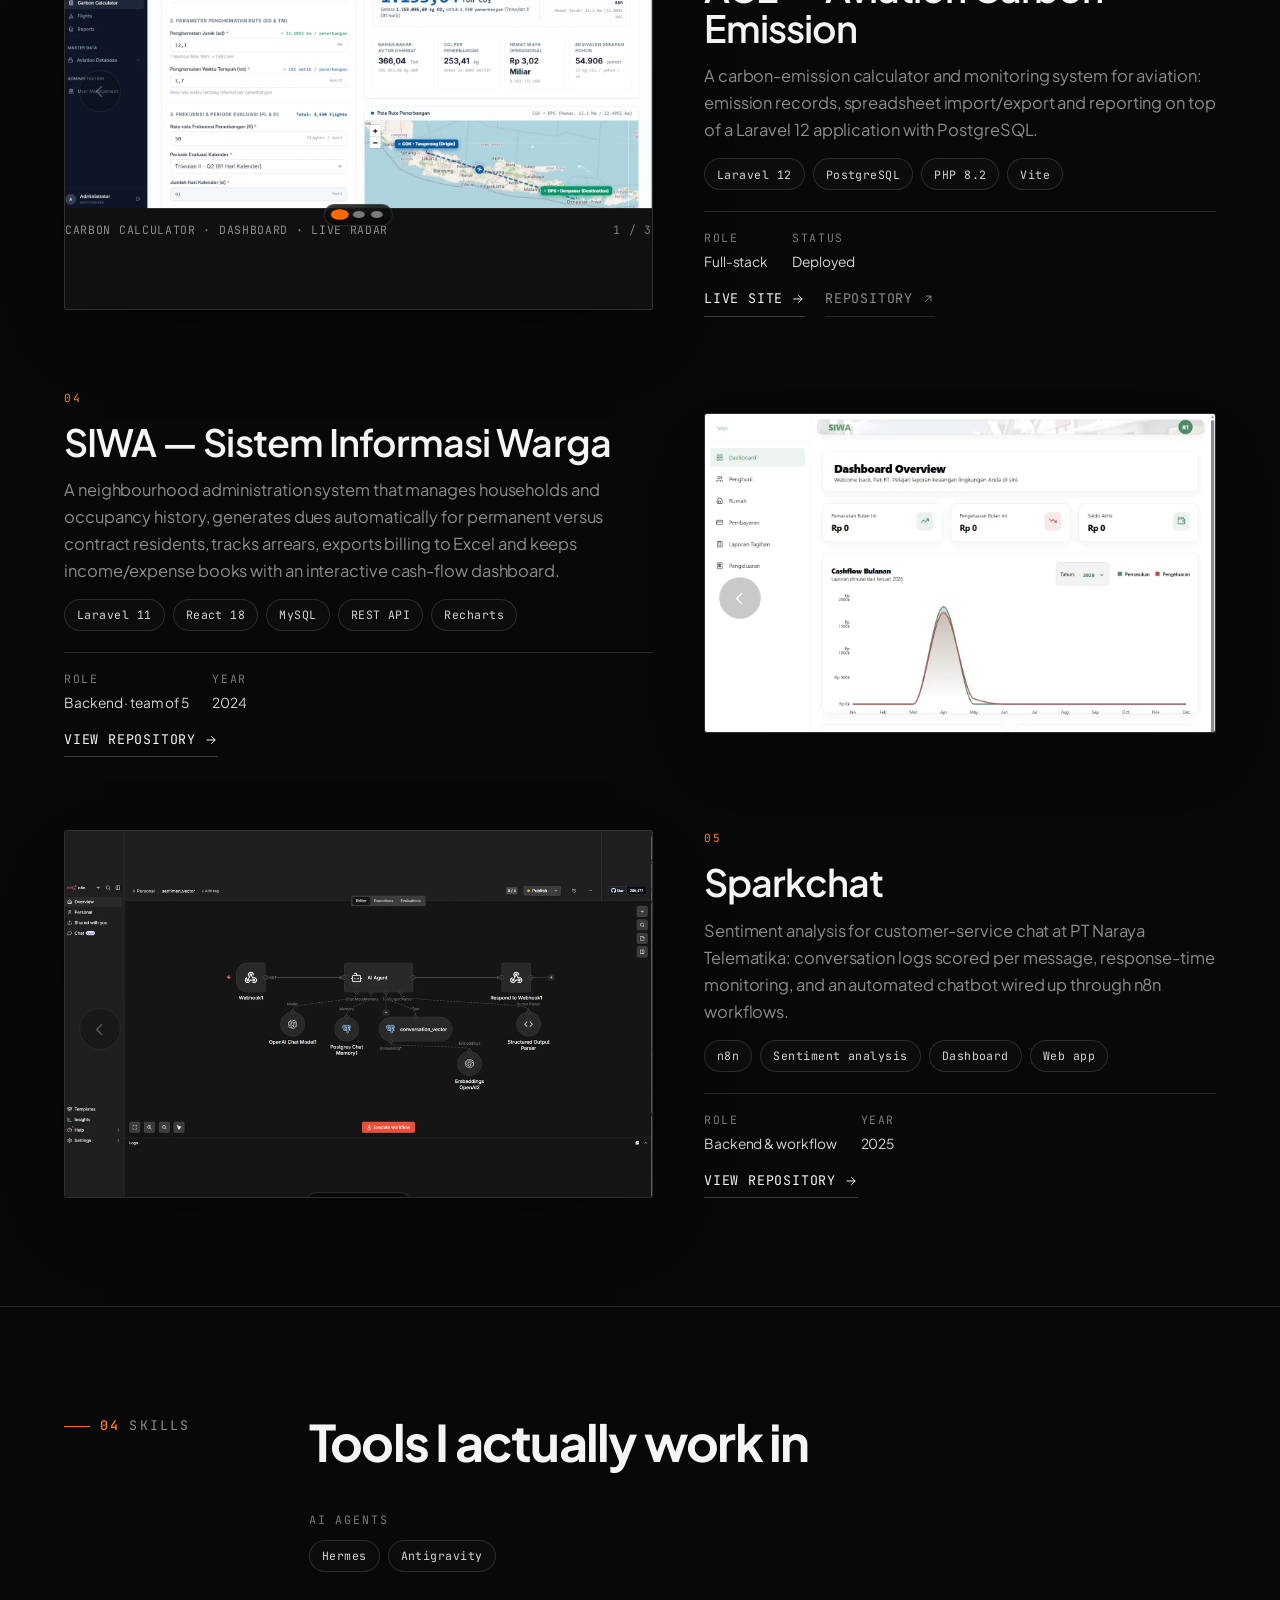
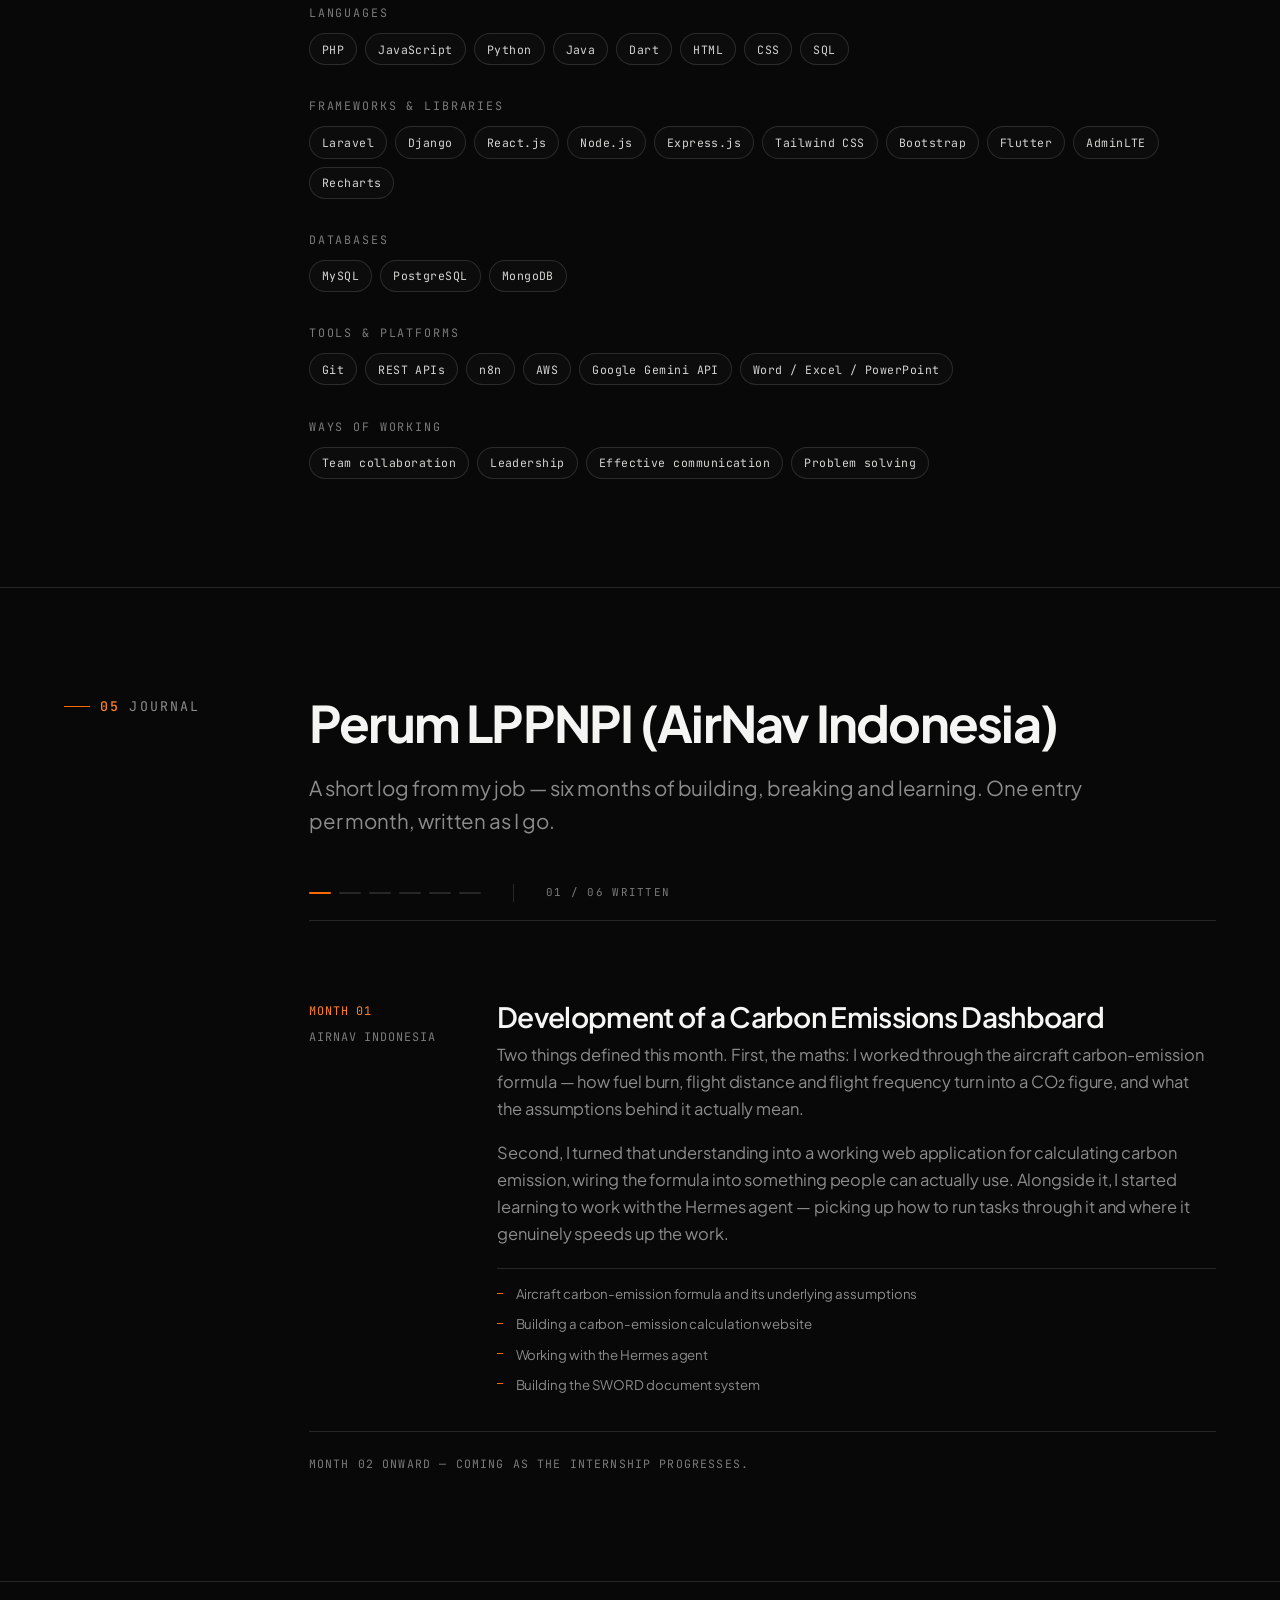
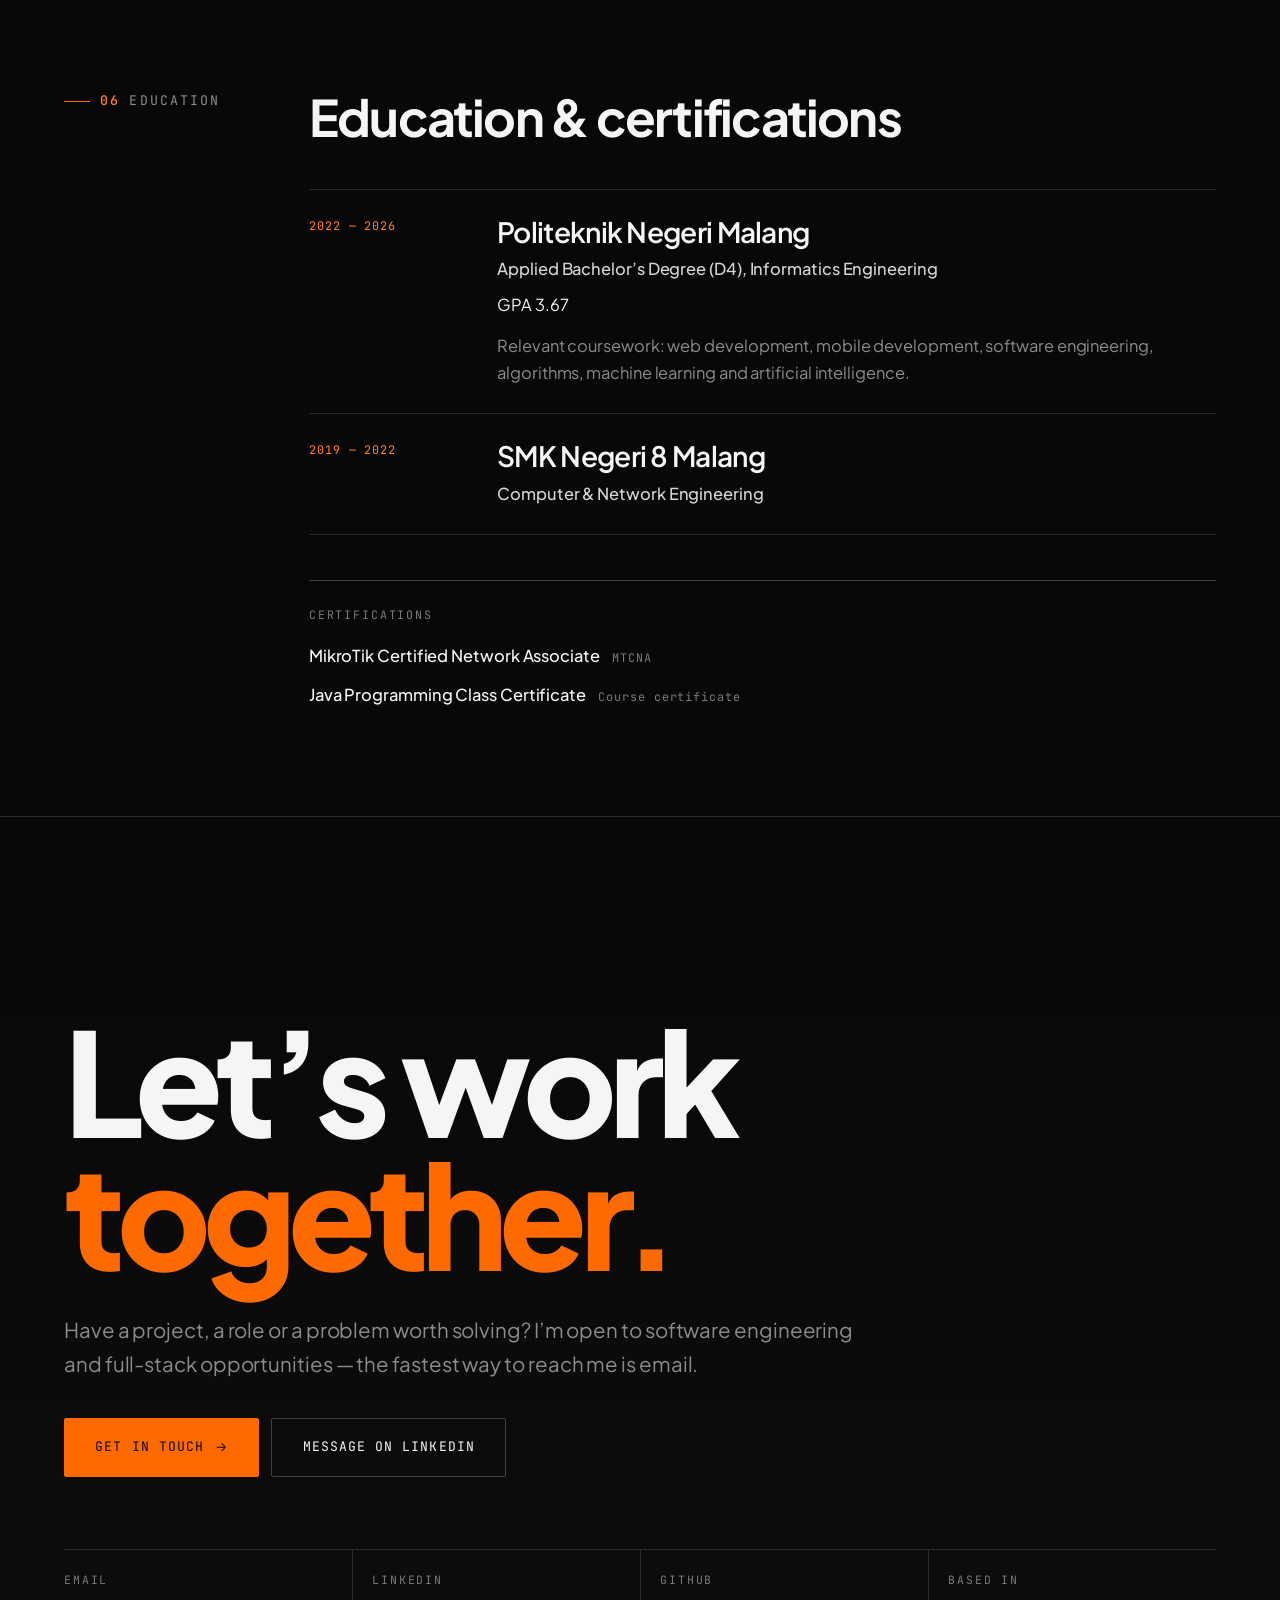
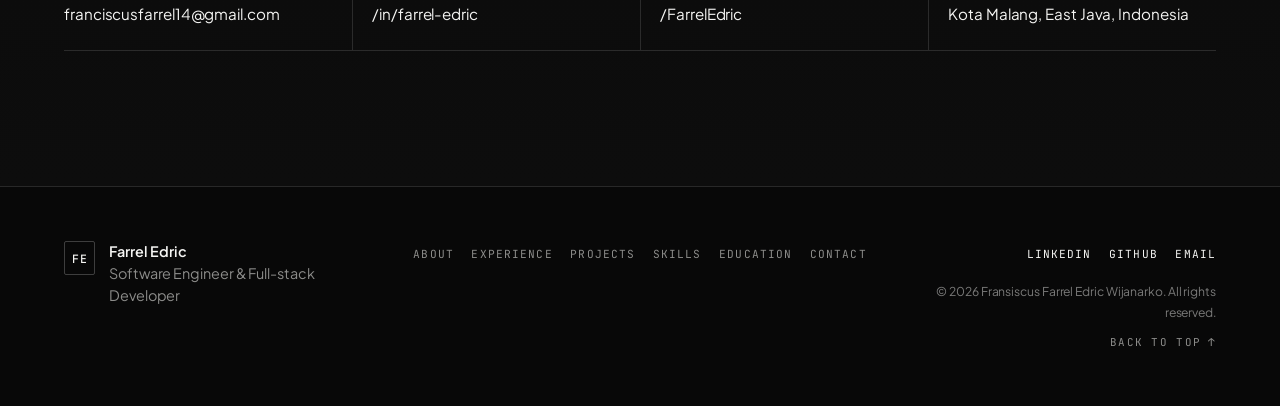
==== commit 91ec62cf: "Portfolio: hapus blok '04 More work' Empat proyek kecil (JTI Inventory, Glow Guide, Employee Mood An" ====
--- a/index.html
+++ b/index.html
@@ -750,60 +750,6 @@
         </a>
       </div>
     </article>
-
-    <div class="more reveal">
-      <p class="more__title"><span class="num">04</span> More work</p>
-      <ol class="more__list">
-        <li>
-          <div class="more__head">
-            <h3 class="h4">JTI Inventory</h3>
-            <span class="more__year">2023</span>
-          </div>
-          <p>
-            Inventory and asset-loan management for the Informatics Engineering
-            department at Politeknik Negeri Malang &mdash; admin dashboard, borrowing
-            records and item management.
-          </p>
-          <ul class="tags tags--sm"><li>Web app</li><li>Admin dashboard</li><li>Team of 6</li></ul>
-        </li>
-        <li>
-          <div class="more__head">
-            <h3 class="h4">Glow Guide</h3>
-            <span class="more__year">2024</span>
-          </div>
-          <p>
-            Mobile application concept that identifies acne types from smartphone
-            photos using image processing, then recommends treatment based on the
-            analysis &mdash; HOG feature extraction with an SVM classifier.
-          </p>
-          <ul class="tags tags--sm"><li>Python</li><li>HOG</li><li>SVM</li><li>Machine learning</li></ul>
-        </li>
-        <li>
-          <div class="more__head">
-            <h3 class="h4">Employee Mood Analysis</h3>
-            <span class="more__year">2025</span>
-          </div>
-          <p>
-            Internal HR form system that captures and analyses employee mood
-            signals to support internal insight &mdash; built during my internship at
-            PT. Surabaya Autocomp Indonesia.
-          </p>
-          <ul class="tags tags--sm"><li>Django</li><li>PostgreSQL</li><li>Internal tool</li></ul>
-        </li>
-        <li>
-          <div class="more__head">
-            <h3 class="h4">Scrap Data Entry</h3>
-            <span class="more__year">2025</span>
-          </div>
-          <p>
-            Production-department web application that digitised scrap-data input
-            for PT. Surabaya Autocomp Indonesia, replacing manual recording on the
-            factory floor.
-          </p>
-          <ul class="tags tags--sm"><li>Django</li><li>PostgreSQL</li><li>Landing page &amp; UI</li></ul>
-        </li>
-      </ol>
-    </div>
   </div>
 </section>
 
@@ -811,7 +757,7 @@
 <section class="section" id="skills">
   <div class="container grid-aside">
     <header class="aside">
-      <p class="eyebrow"><span class="num">05</span> Skills</p>
+      <p class="eyebrow"><span class="num">04</span> Skills</p>
     </header>
 
     <div class="body">
@@ -863,7 +809,7 @@
 <section class="section" id="journal">
   <div class="container grid-aside">
     <header class="aside">
-      <p class="eyebrow"><span class="num">06</span> Journal</p>
+      <p class="eyebrow"><span class="num">05</span> Journal</p>
     </header>
 
     <div class="body">
@@ -936,7 +882,7 @@
 <section class="section" id="education">
   <div class="container grid-aside">
     <header class="aside">
-      <p class="eyebrow"><span class="num">07</span> Education</p>
+      <p class="eyebrow"><span class="num">06</span> Education</p>
     </header>
 
     <div class="body">
@@ -991,7 +937,7 @@
 <!-- ───────────────────────── CONTACT ───────────────────────── -->
 <section class="section section--contact" id="contact">
   <div class="container">
-    <p class="eyebrow reveal"><span class="num">08</span> Contact</p>
+    <p class="eyebrow reveal"><span class="num">07</span> Contact</p>
 
     <h2 class="contact__big reveal">
       Let&rsquo;s work<br>
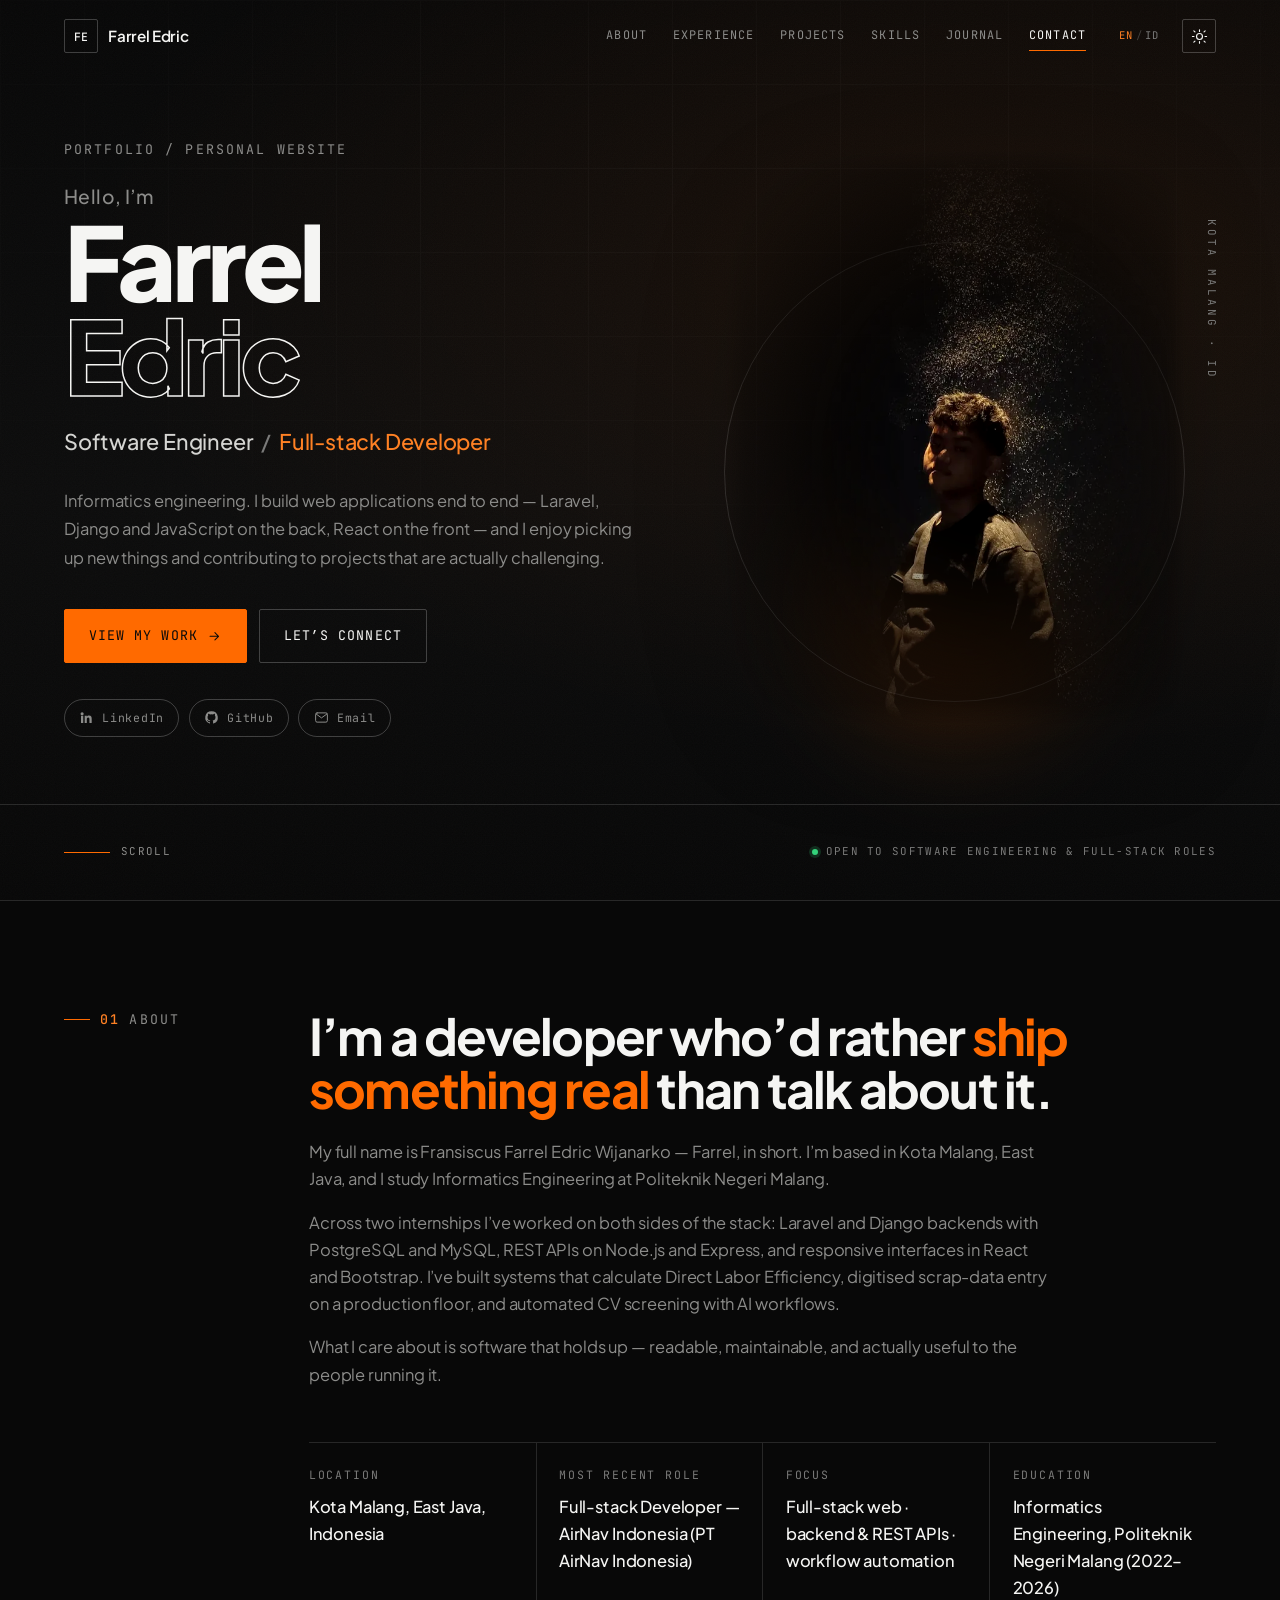
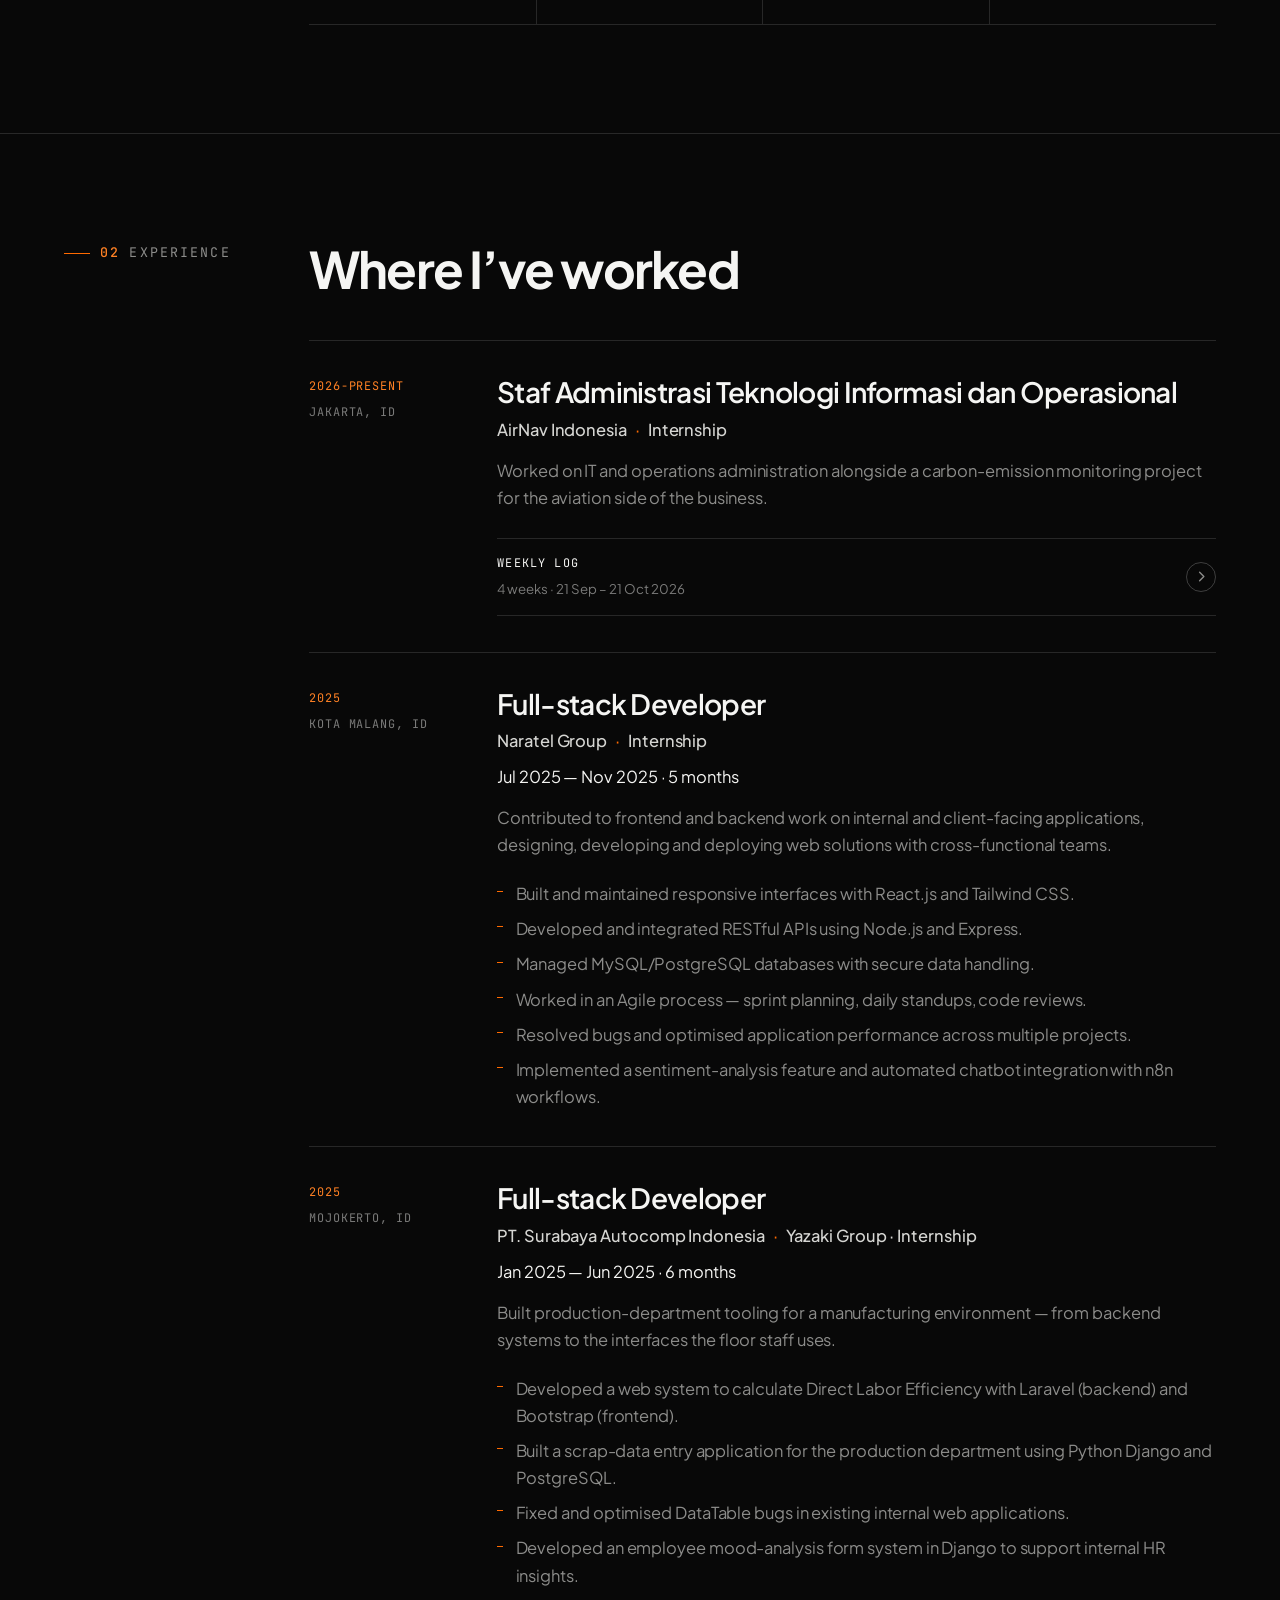
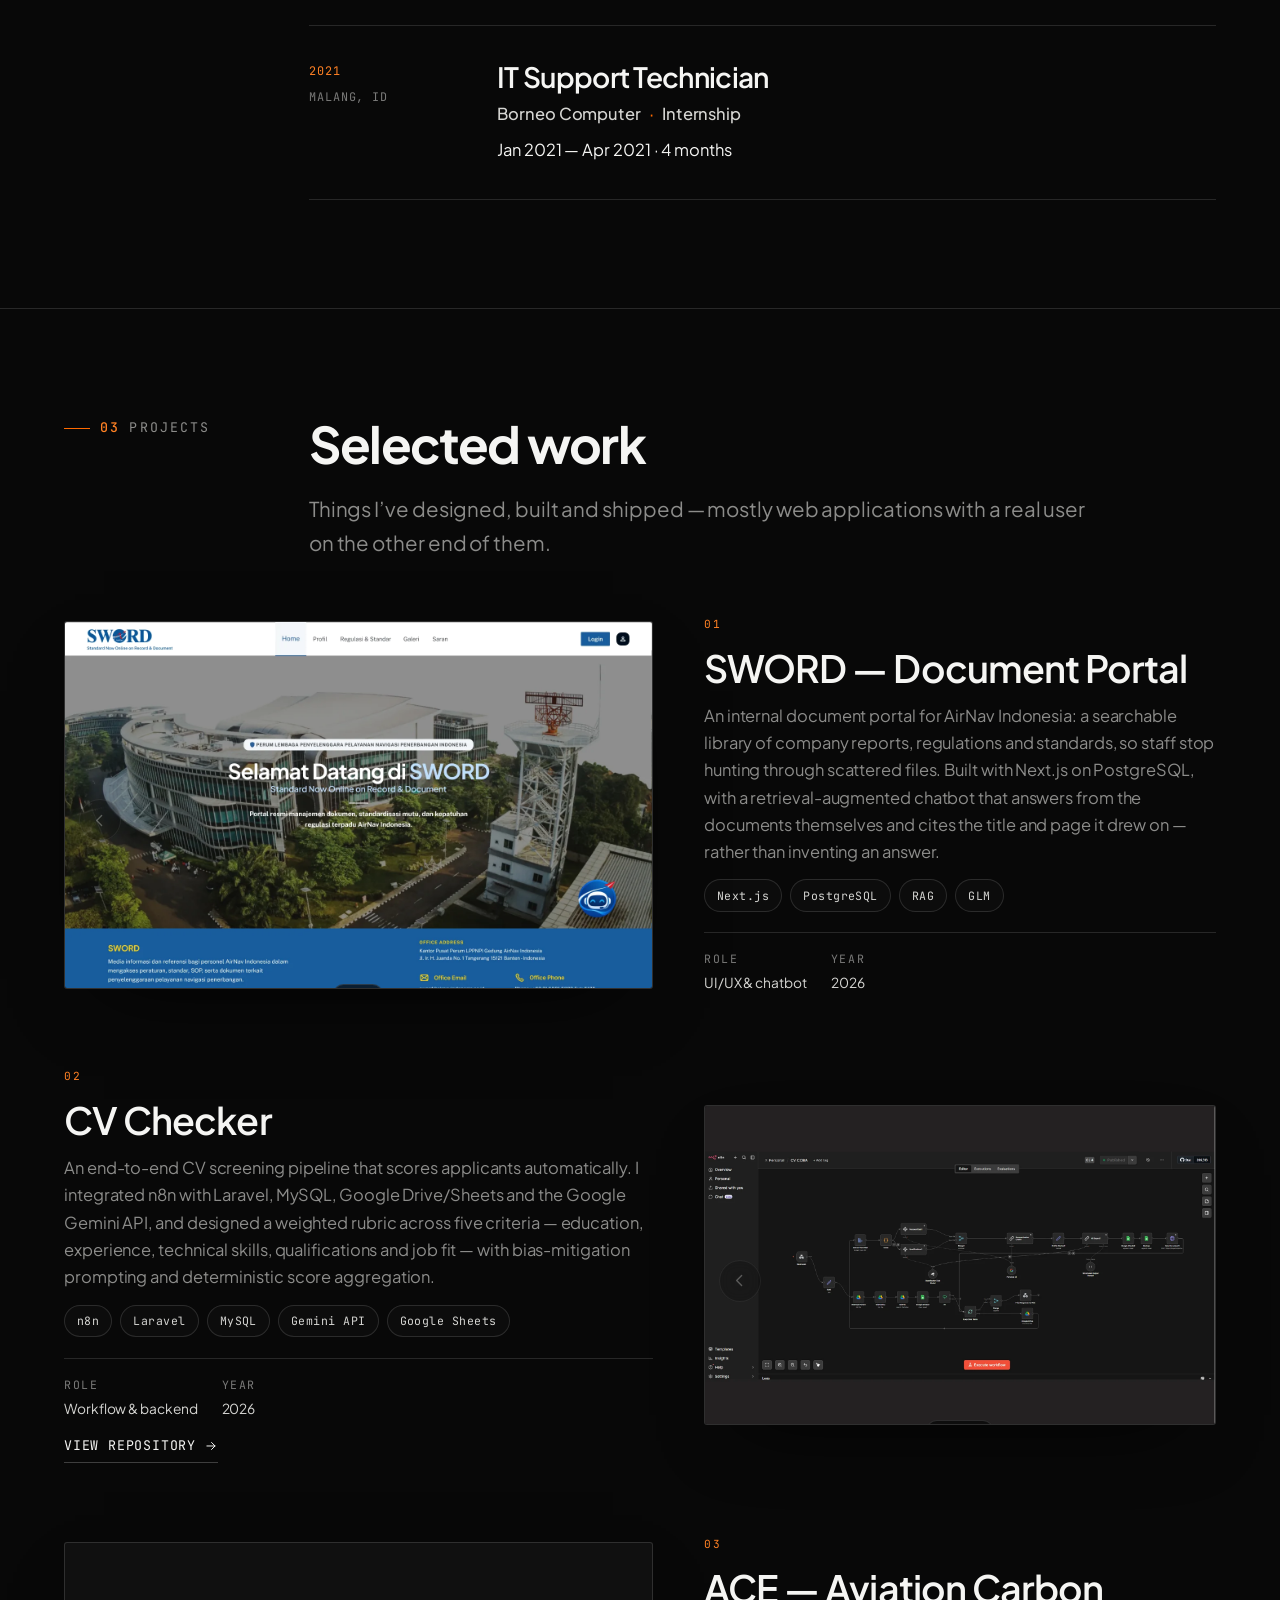
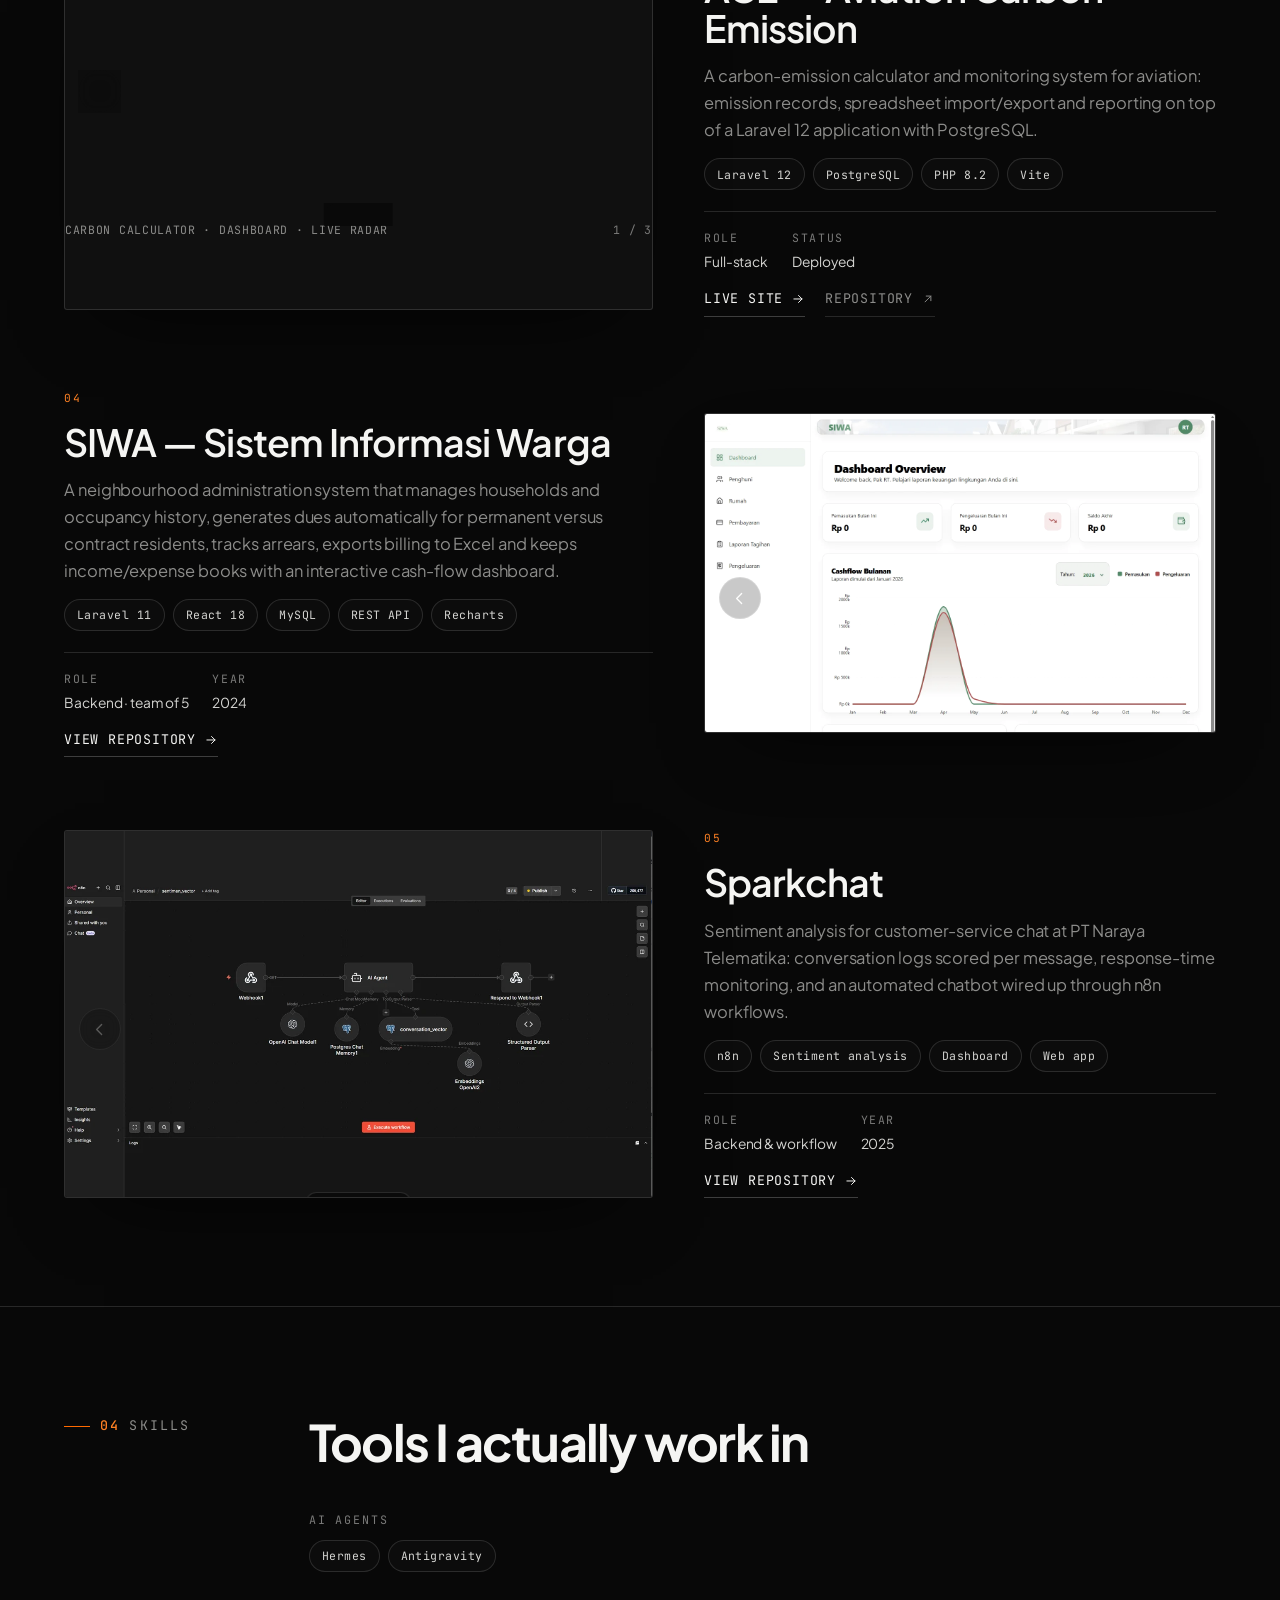
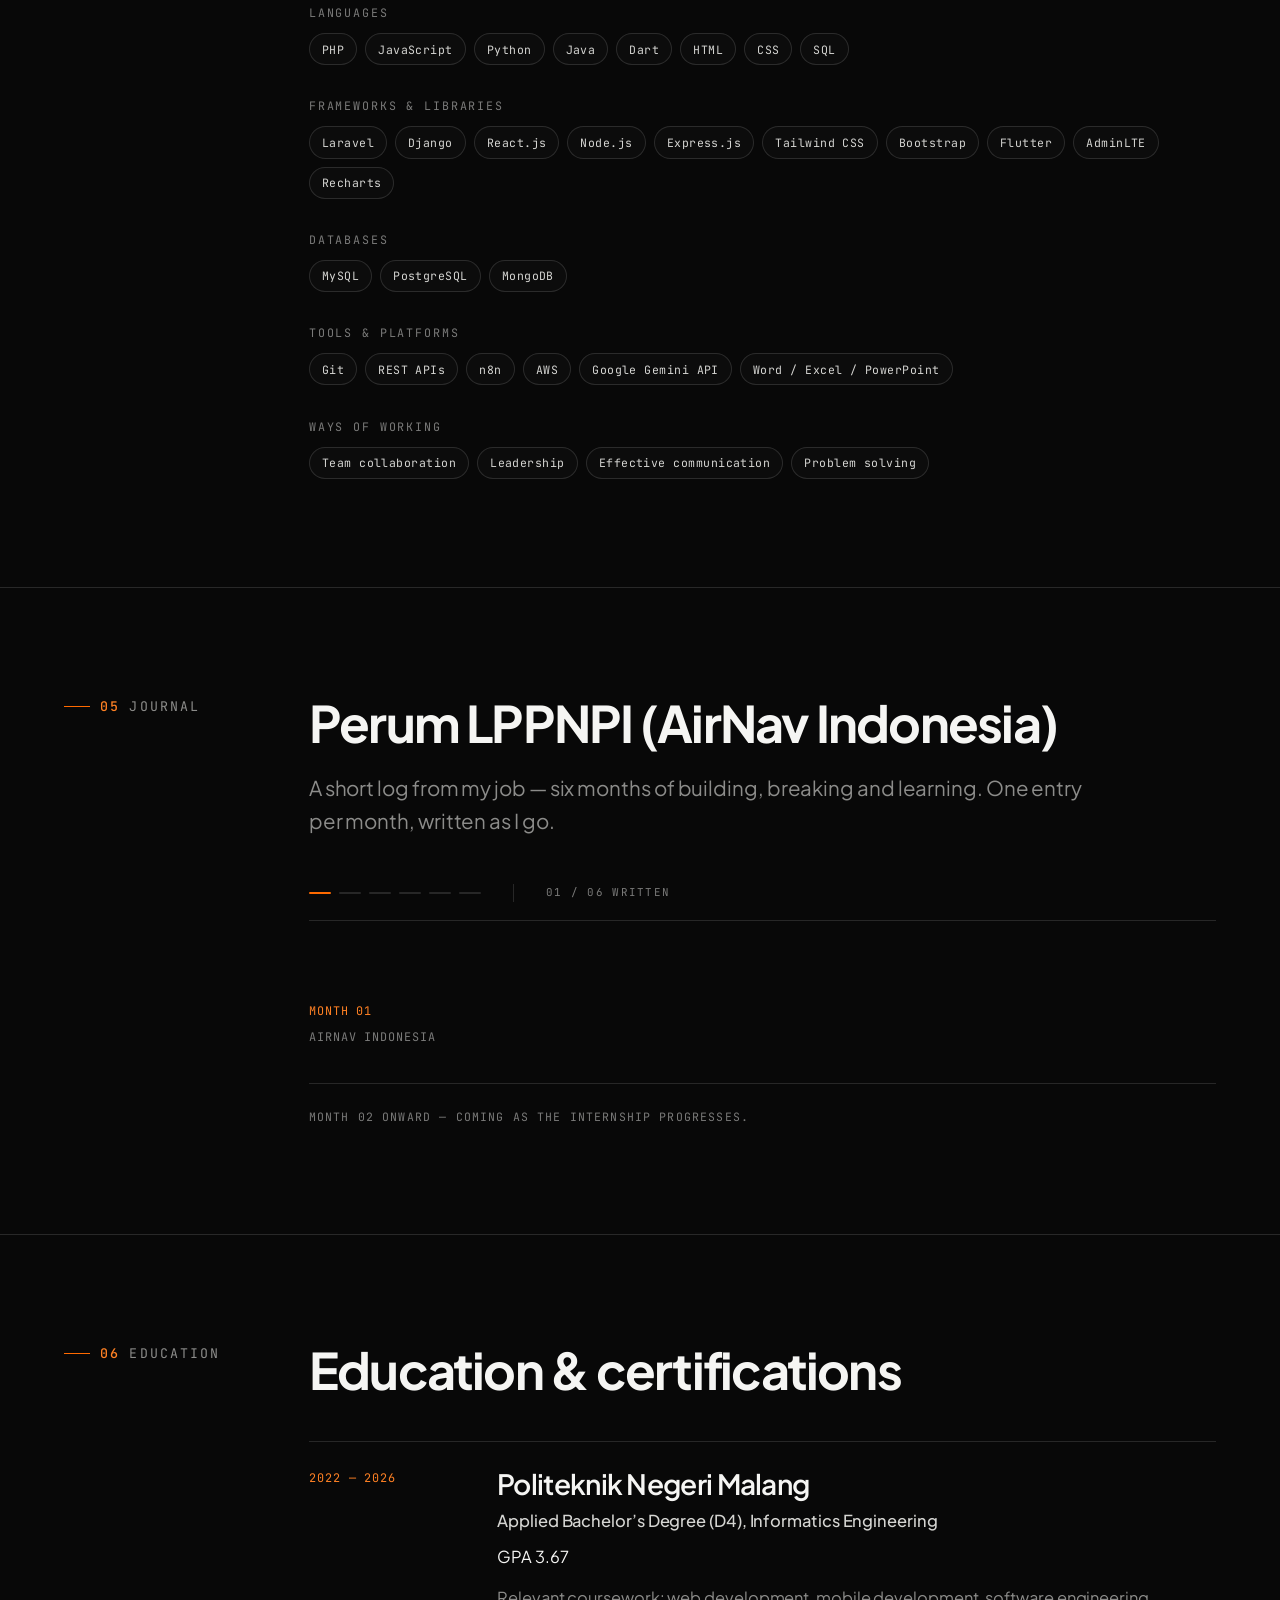
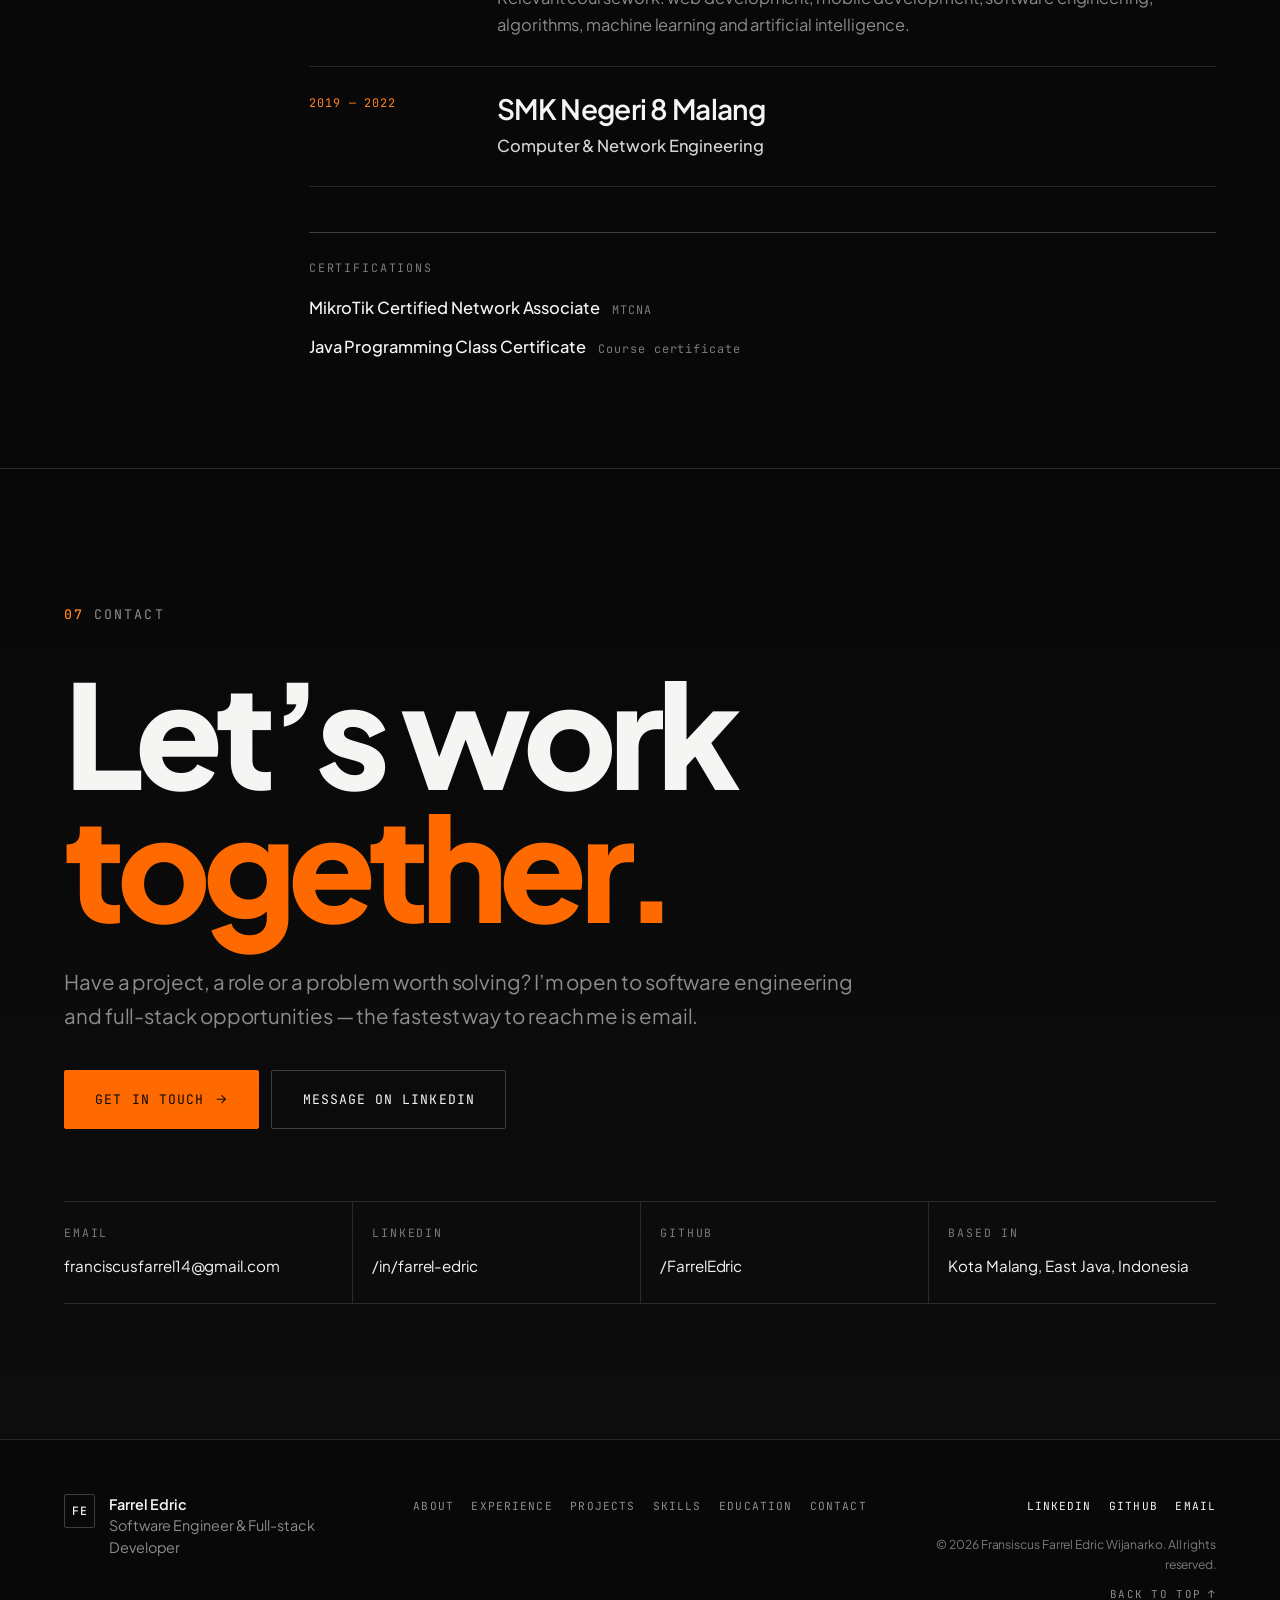
==== commit e9e2e6e0: "Journal: kosongkan isi entri Month 01 Judul, dua paragraf, dan empat butir pelajaran dihapus atas pe" ====
--- a/index.html
+++ b/index.html
@@ -843,31 +843,7 @@
             <span class="month">Month 01</span>
             <span class="tag">AirNav Indonesia</span>
           </div>
-          <div class="journal__main">
-            <h3 class="h3">Development of a Carbon Emissions Dashboard</h3>
-            <div class="prose prose--sm">
-              <p>
-                Two things defined this month. First, the maths: I worked through
-                the aircraft carbon-emission formula &mdash; how fuel burn, flight
-                distance and flight frequency turn into a CO&#8322; figure, and what
-                the assumptions behind it actually mean.
-              </p>
-              <p>
-                Second, I turned that understanding into a working web
-                application for calculating carbon emission, wiring the formula
-                into something people can actually use. Alongside it, I started
-                learning to work with the Hermes agent &mdash; picking up how to run
-                tasks through it and where it genuinely speeds up the work.
-              </p>
-            </div>
-            <ul class="journal__learned">
-              <li>Aircraft carbon-emission formula and its underlying assumptions</li>
-              <li>Building a carbon-emission calculation website</li>
-              <li>Working with the Hermes agent</li>
-              <li>Building the SWORD document system</li>
-            </ul>
-
-          </div>
+          <div class="journal__main"></div>
         </li>
       </ol>
 
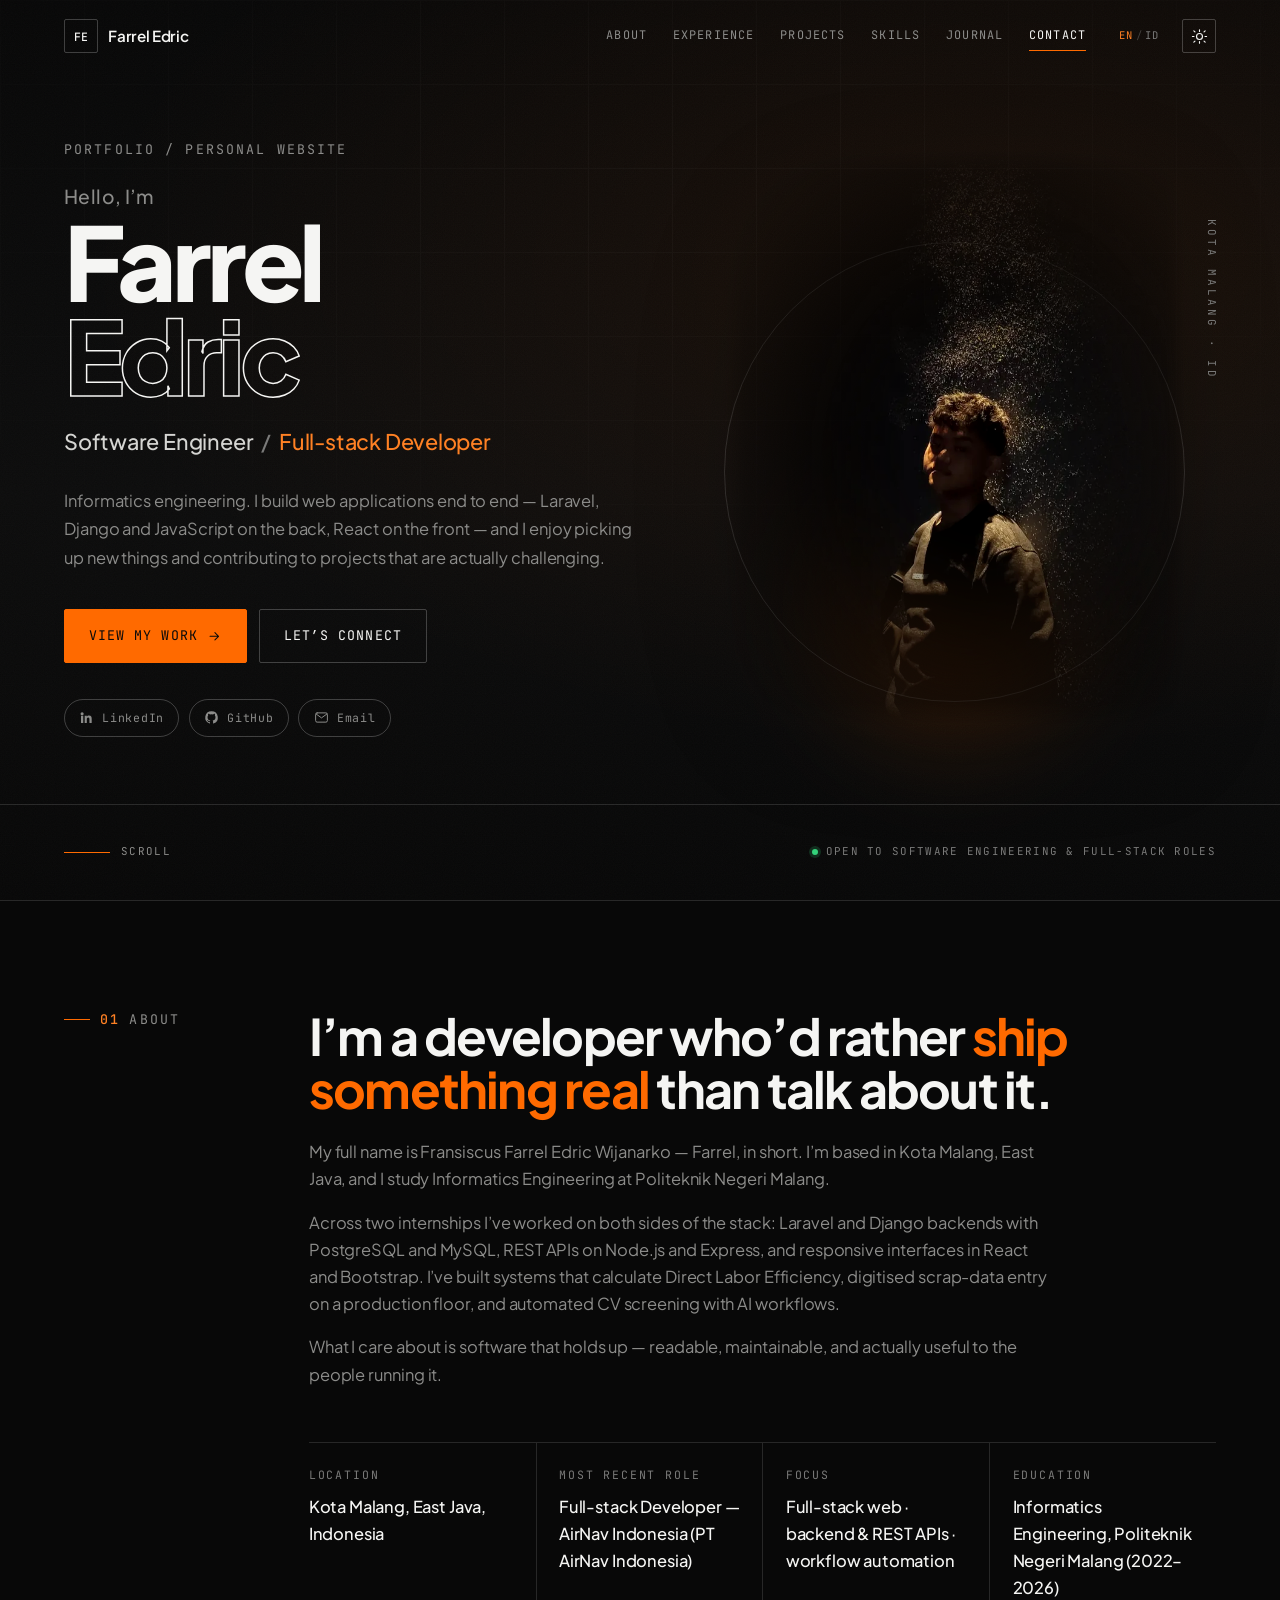
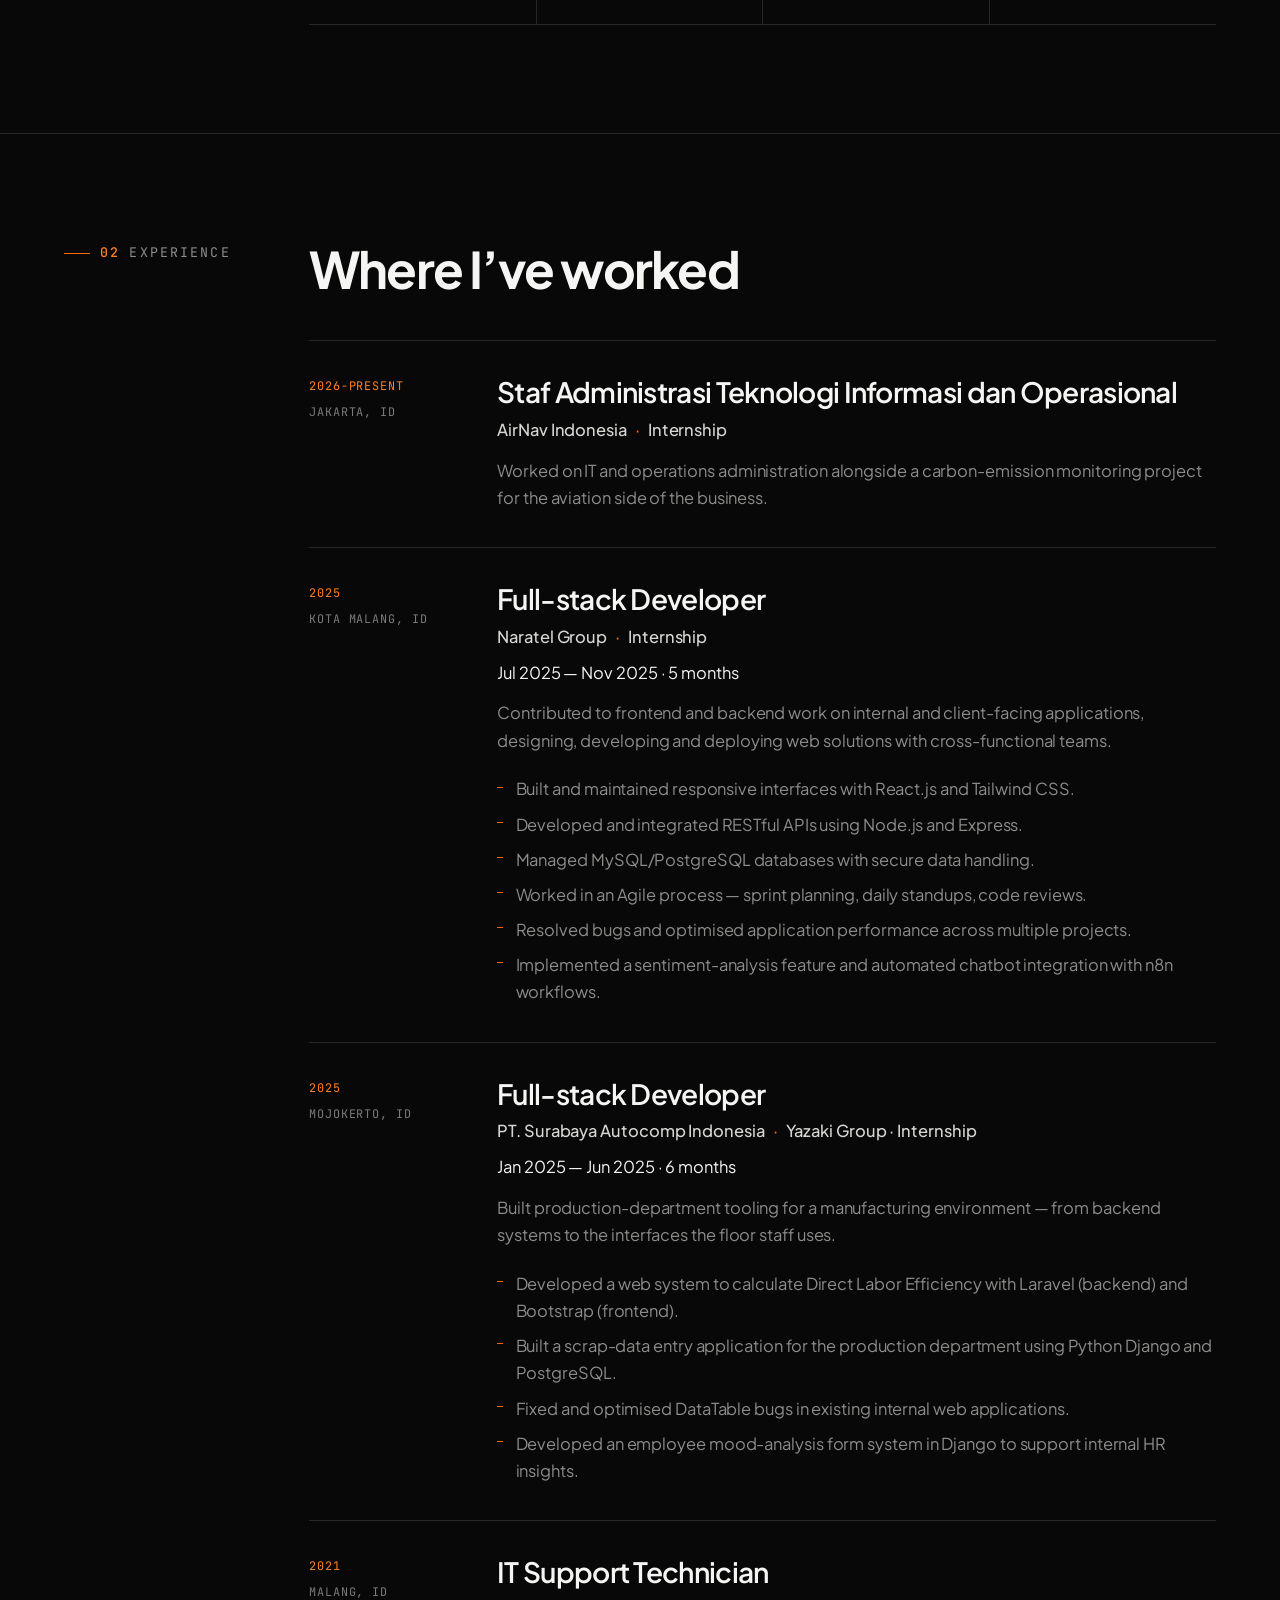
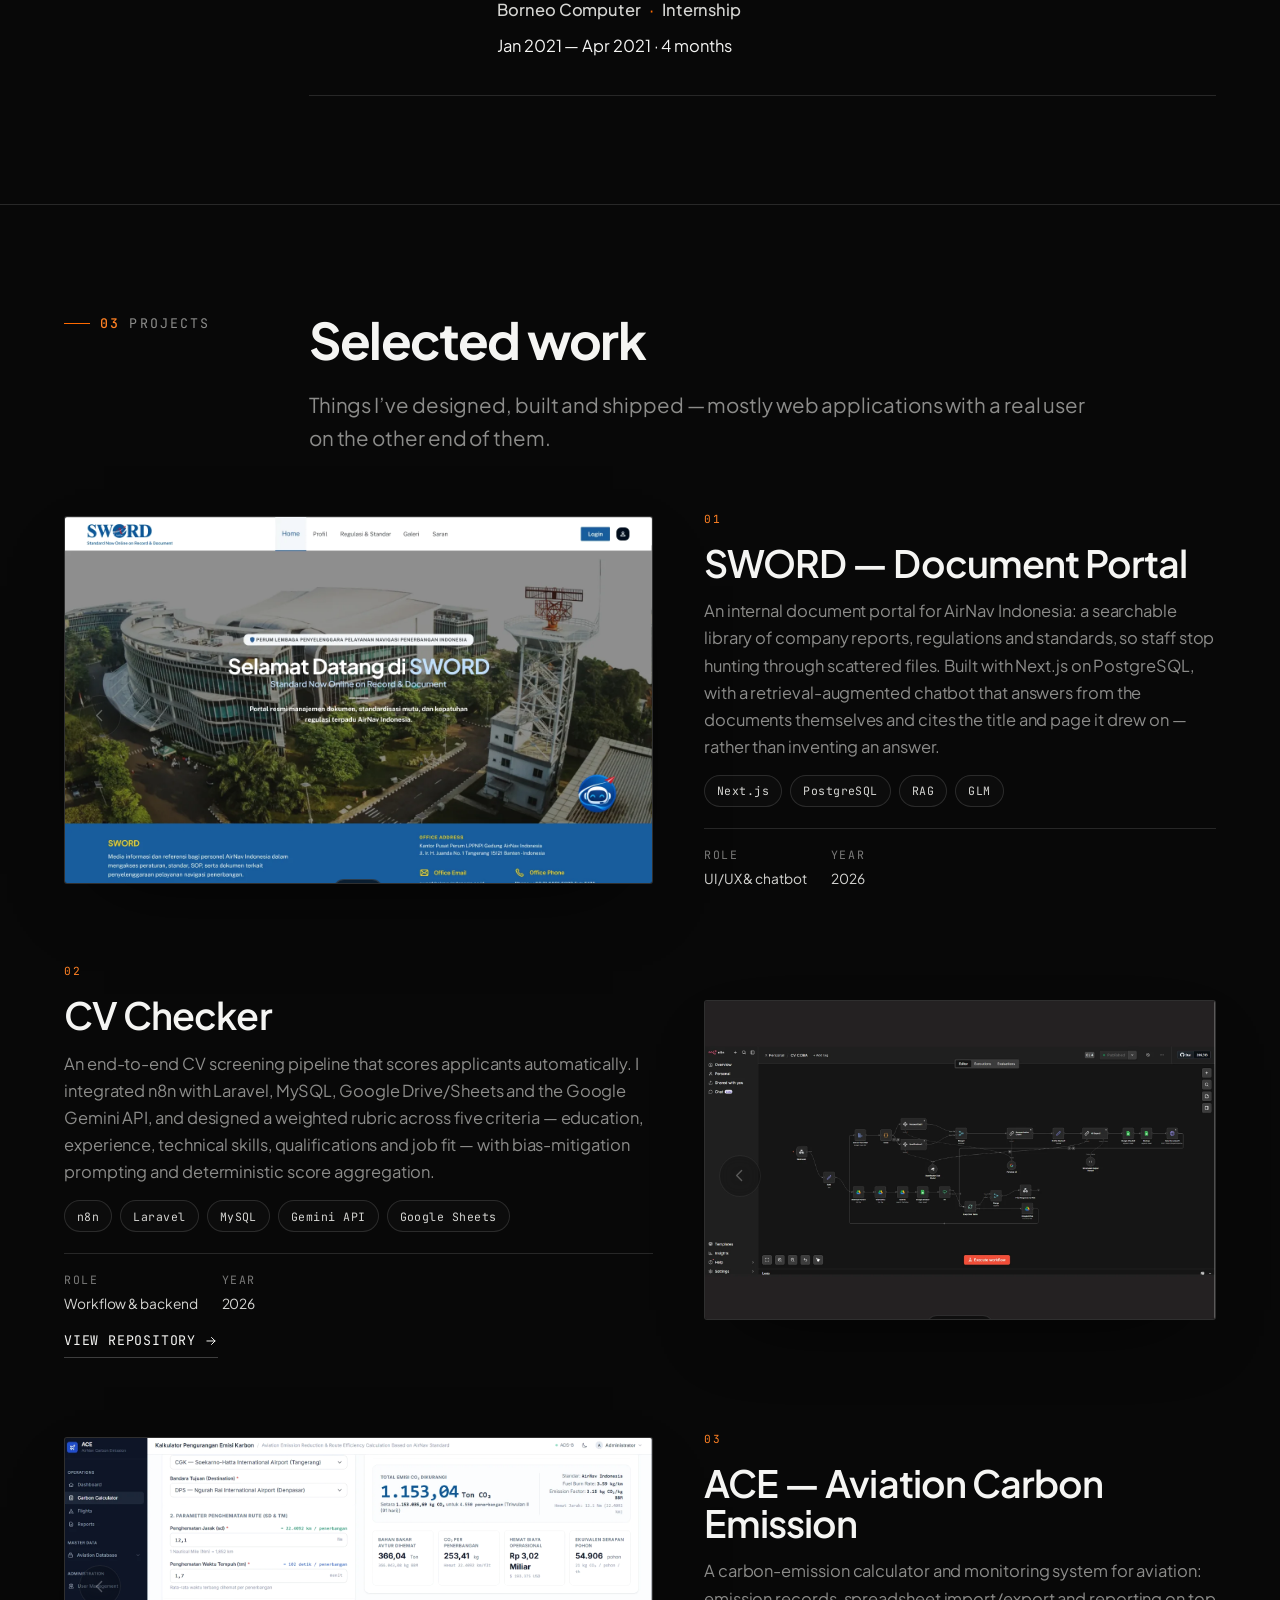
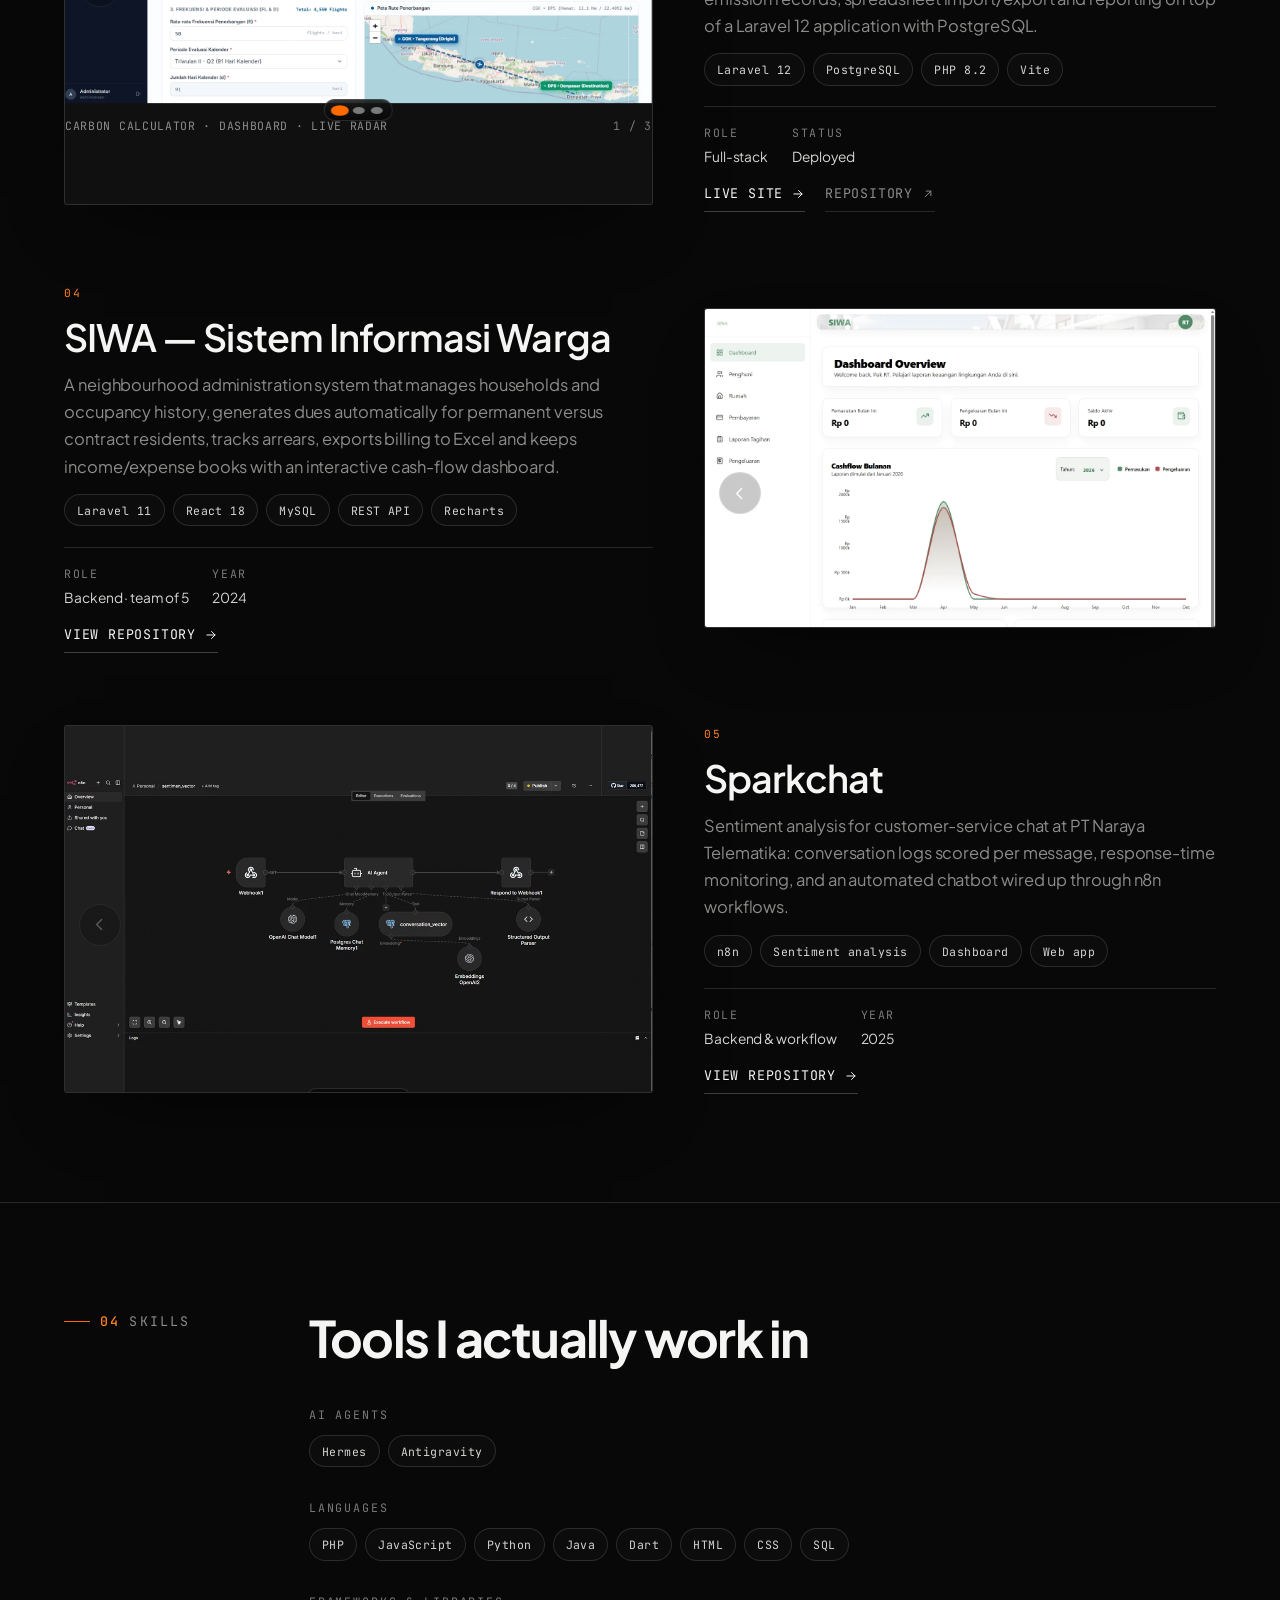
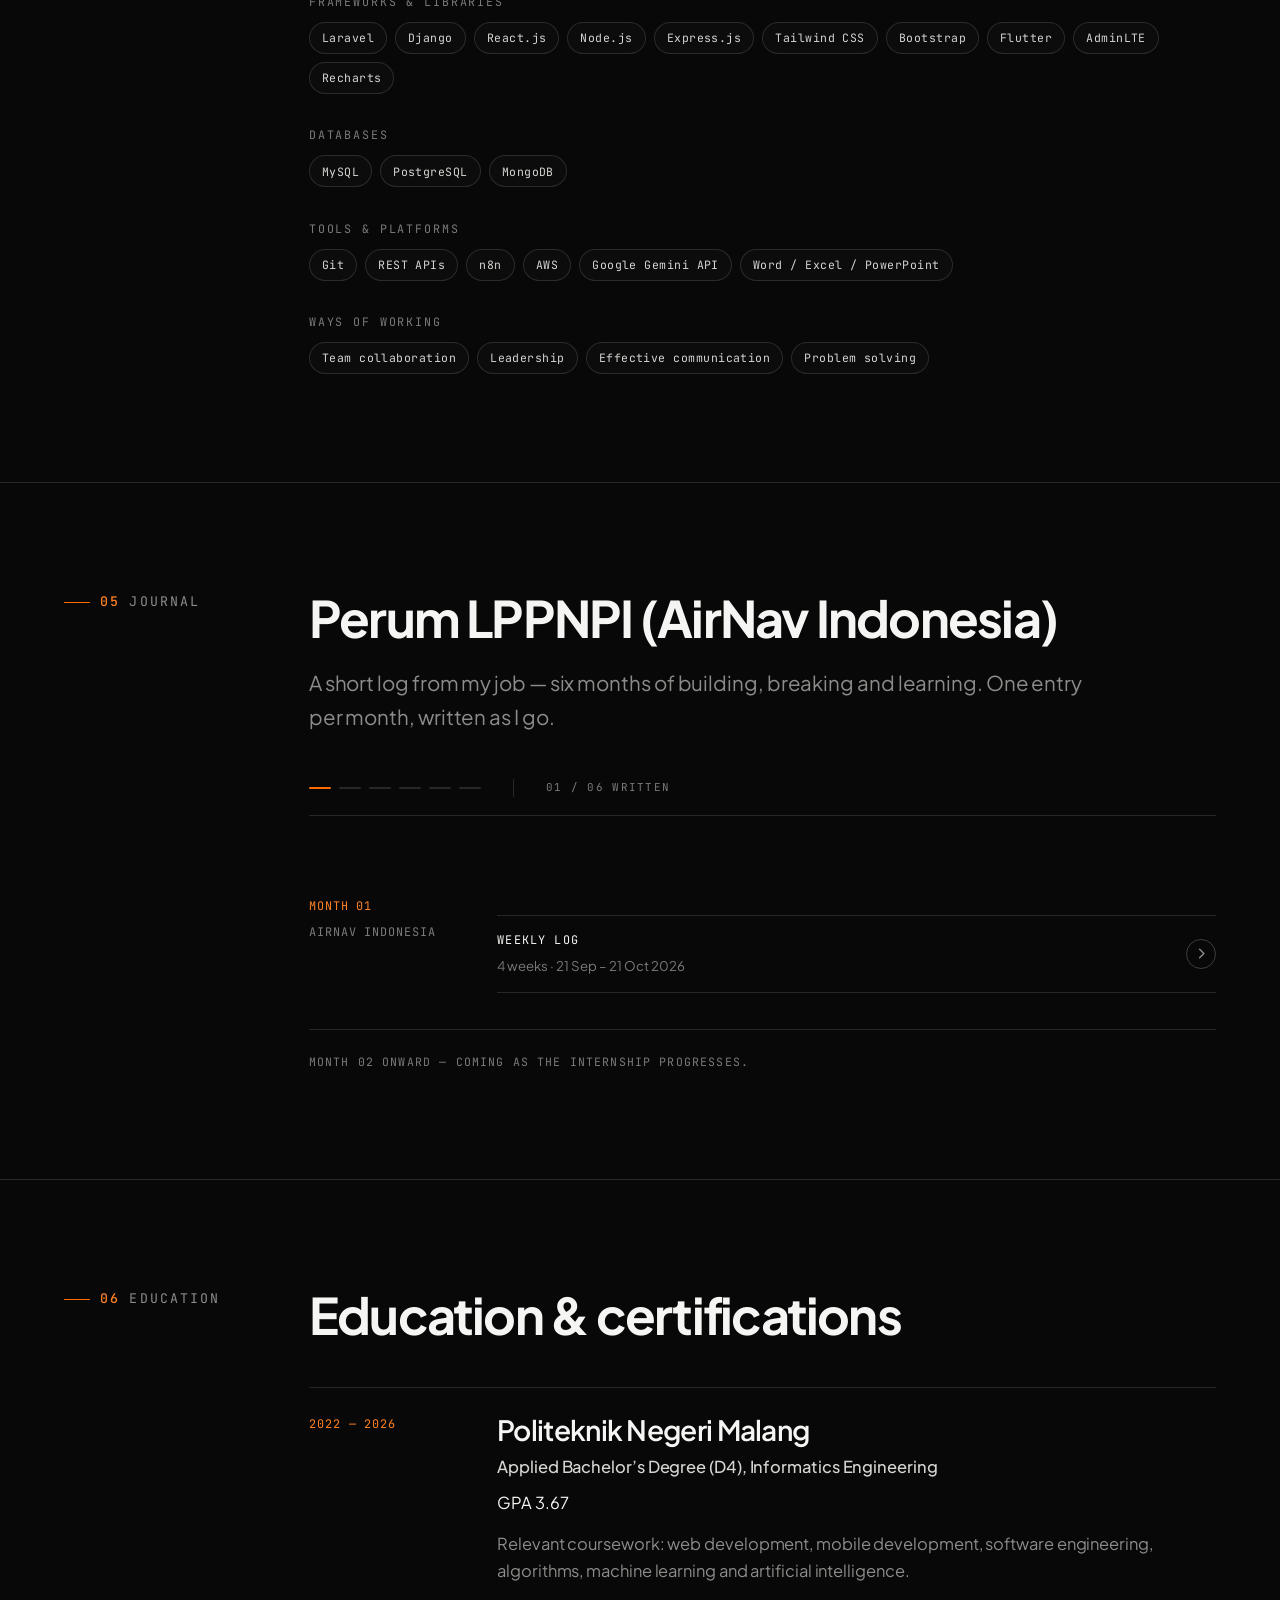
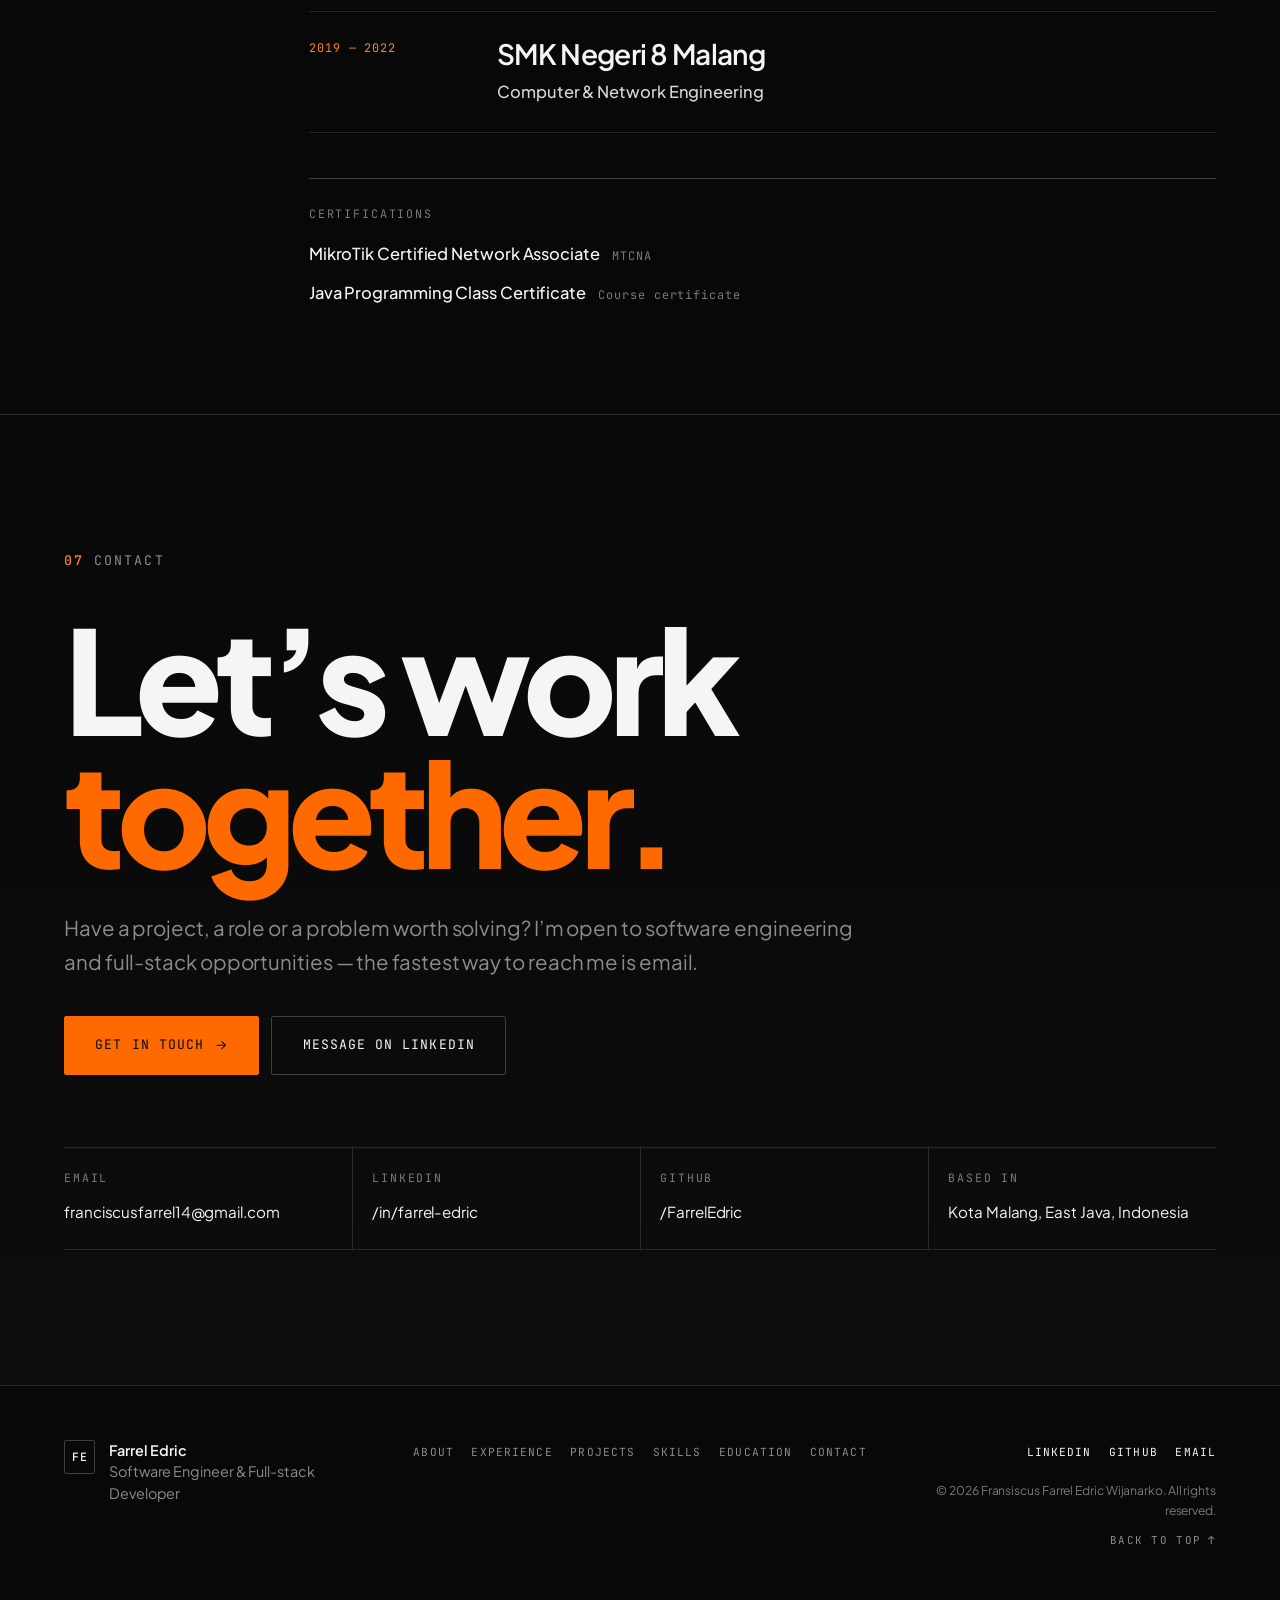
==== commit c937e937: "Journal: pindahkan tautan Weekly log ke entri Month 01 Tautan dilepas dari entri AirNav di Experienc" ====
--- a/index.html
+++ b/index.html
@@ -290,20 +290,7 @@
                 carbon-emission monitoring project for the aviation side of the
                 business.
               </p>
-            </div>
-            <a class="log-toggle" href="weekly-log.html">
-              <span class="log-toggle__text">
-                <span class="log-toggle__label">Weekly log</span>
-                <span class="log-toggle__meta">4 weeks &middot; 21 Sep &ndash; 21 Oct 2026</span>
-              </span>
-              <span class="log-toggle__chevron" aria-hidden="true">
-                <svg viewBox="0 0 16 16" fill="none" stroke="currentColor"
-                     stroke-width="1.5" stroke-linecap="round" stroke-linejoin="round">
-                  <path d="M6 3.5 10.5 8 6 12.5" />
-                </svg>
-              </span>
-            </a>
-          </div>
+            </div>          </div>
         </li>
 
         <li class="timeline__item reveal">
@@ -843,7 +830,20 @@
             <span class="month">Month 01</span>
             <span class="tag">AirNav Indonesia</span>
           </div>
-          <div class="journal__main"></div>
+          <div class="journal__main">
+            <a class="log-toggle" href="weekly-log.html">
+              <span class="log-toggle__text">
+                <span class="log-toggle__label">Weekly log</span>
+                <span class="log-toggle__meta">4 weeks &middot; 21 Sep &ndash; 21 Oct 2026</span>
+              </span>
+              <span class="log-toggle__chevron" aria-hidden="true">
+                <svg viewBox="0 0 16 16" fill="none" stroke="currentColor"
+                     stroke-width="1.5" stroke-linecap="round" stroke-linejoin="round">
+                  <path d="M6 3.5 10.5 8 6 12.5" />
+                </svg>
+              </span>
+            </a>
+          </div>
         </li>
       </ol>
 
